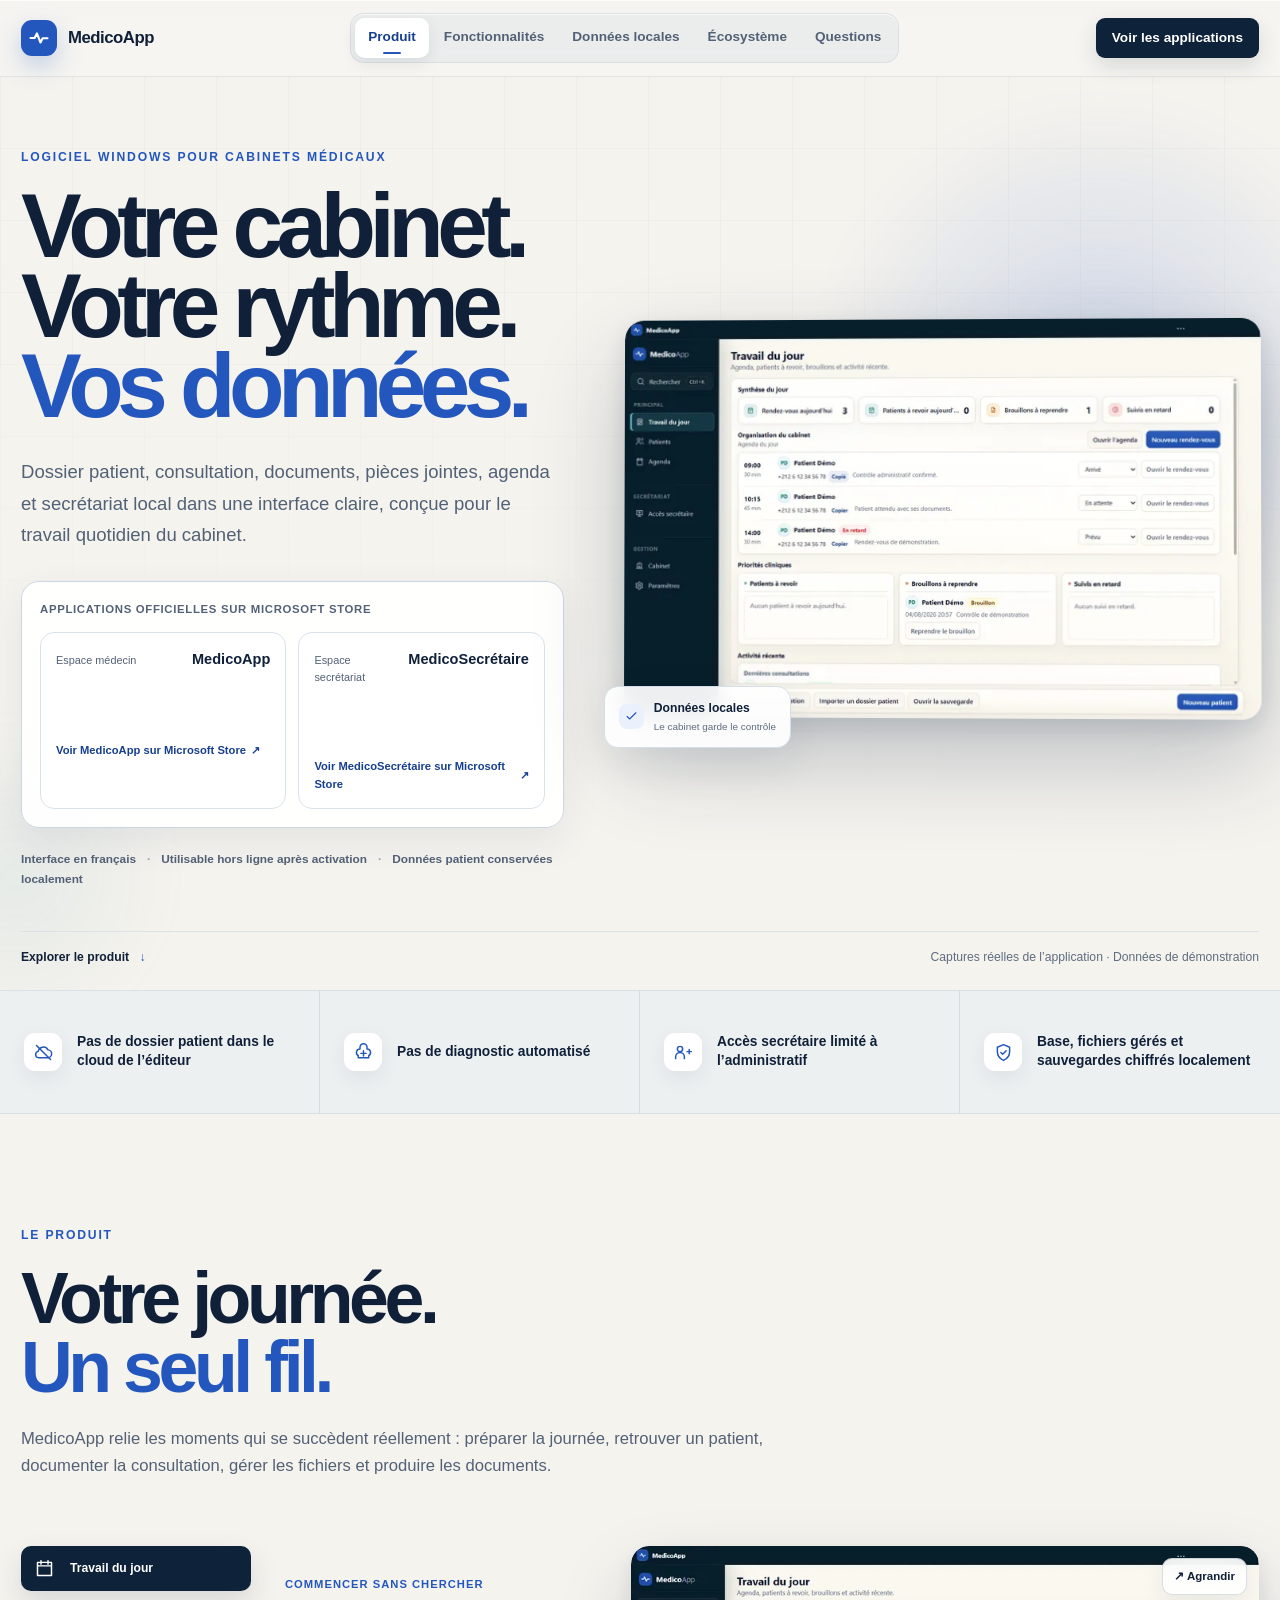
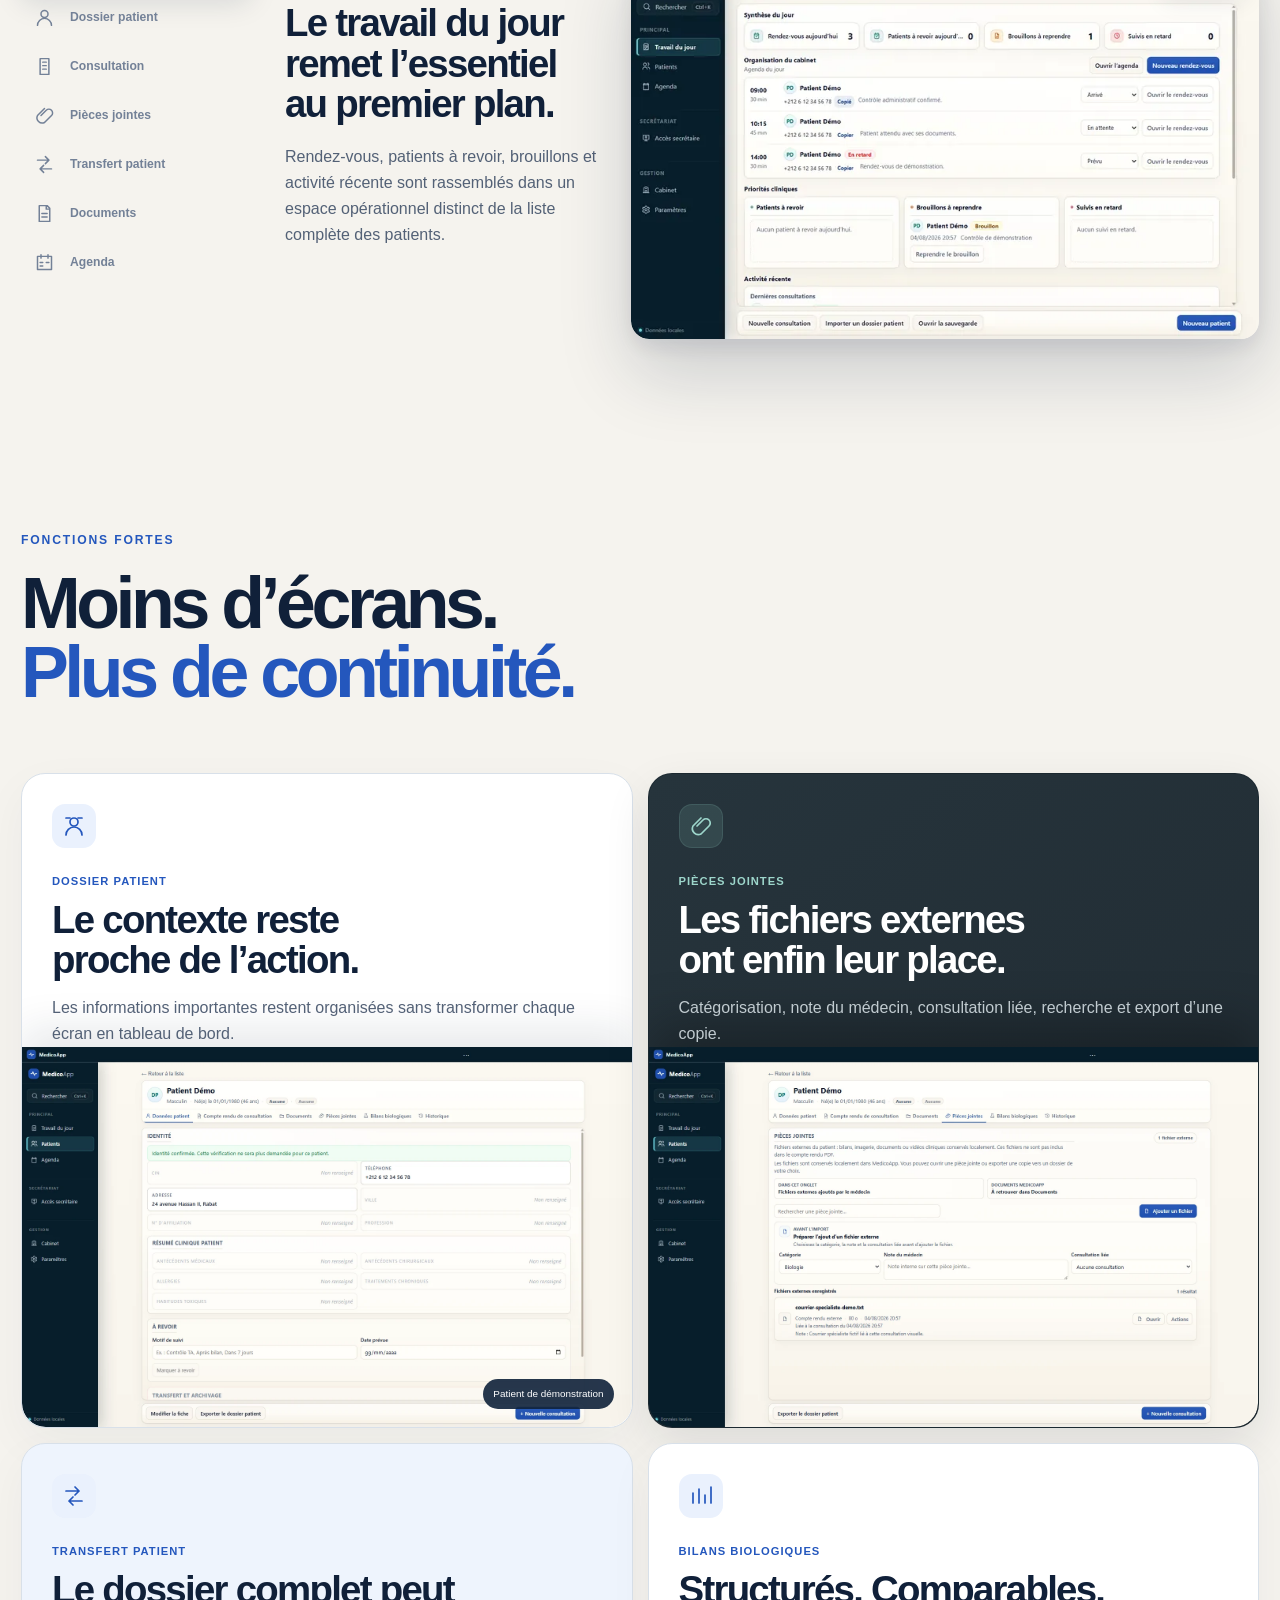
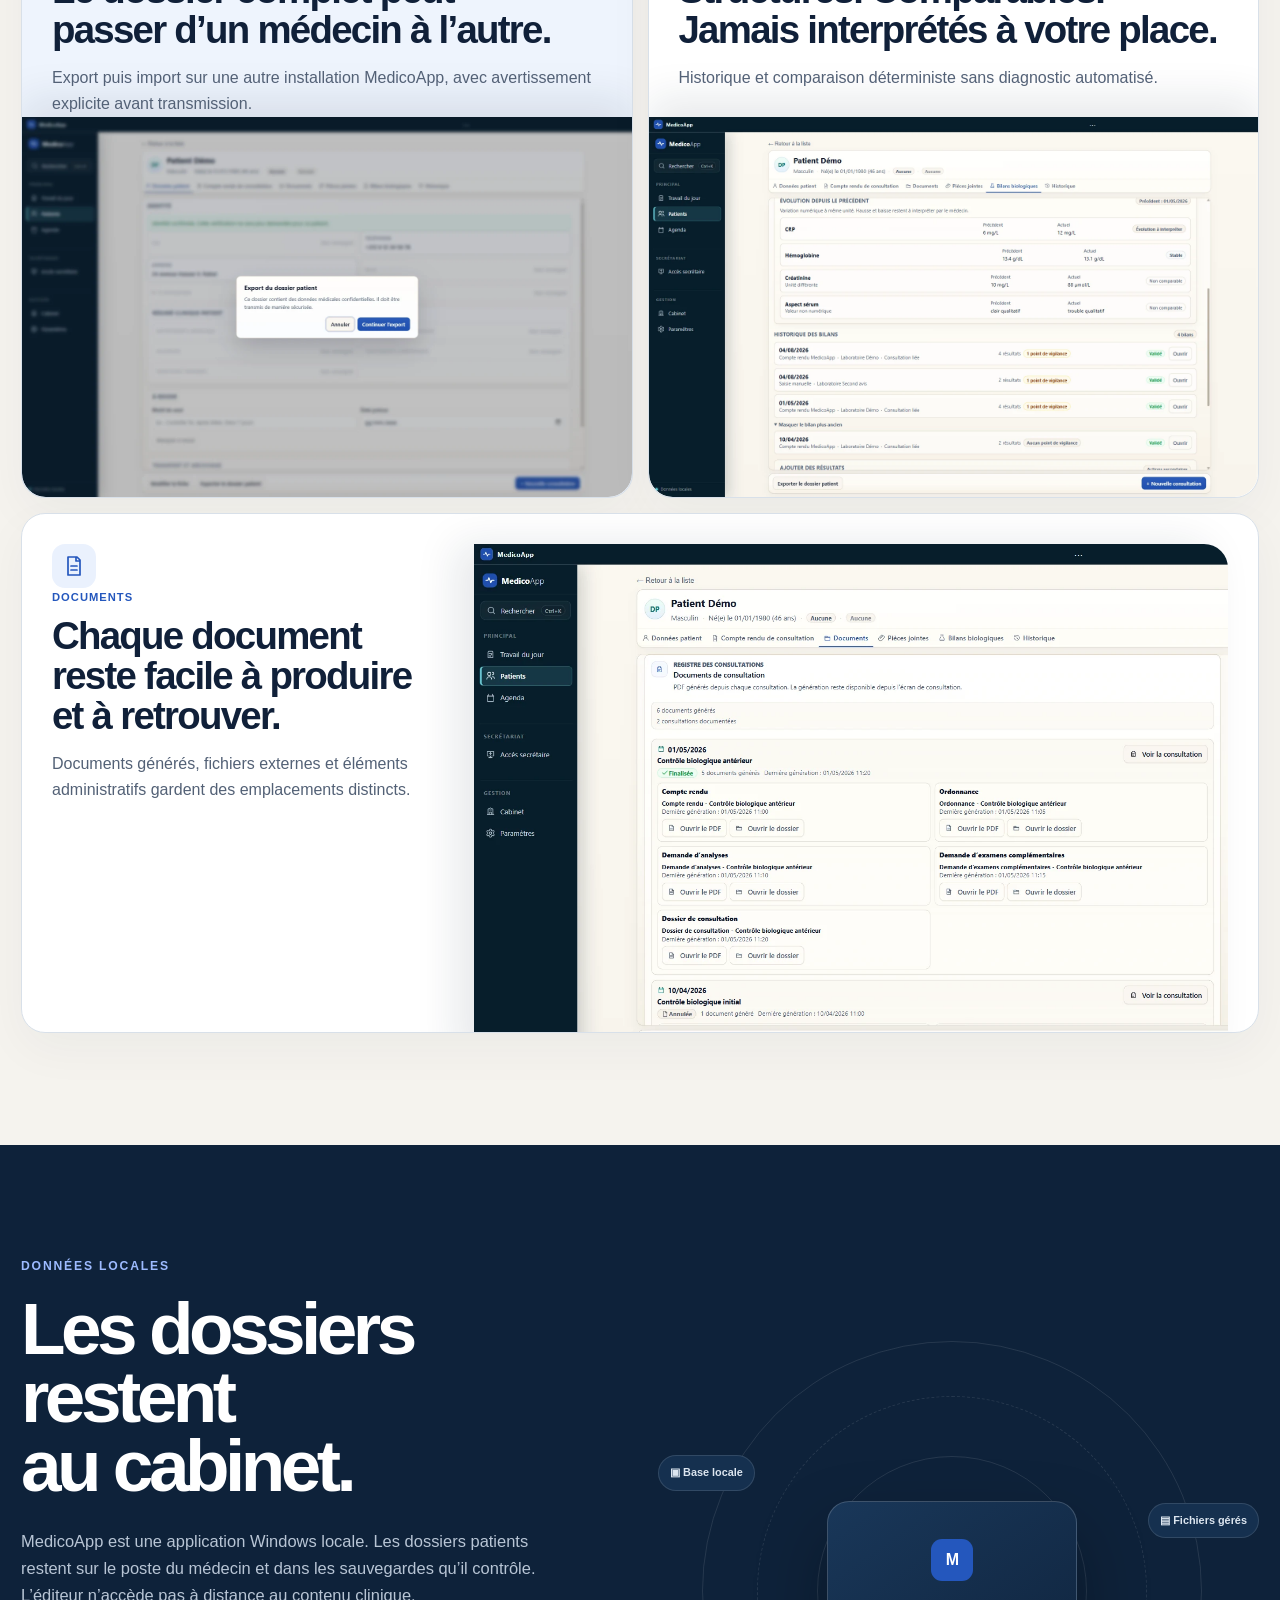
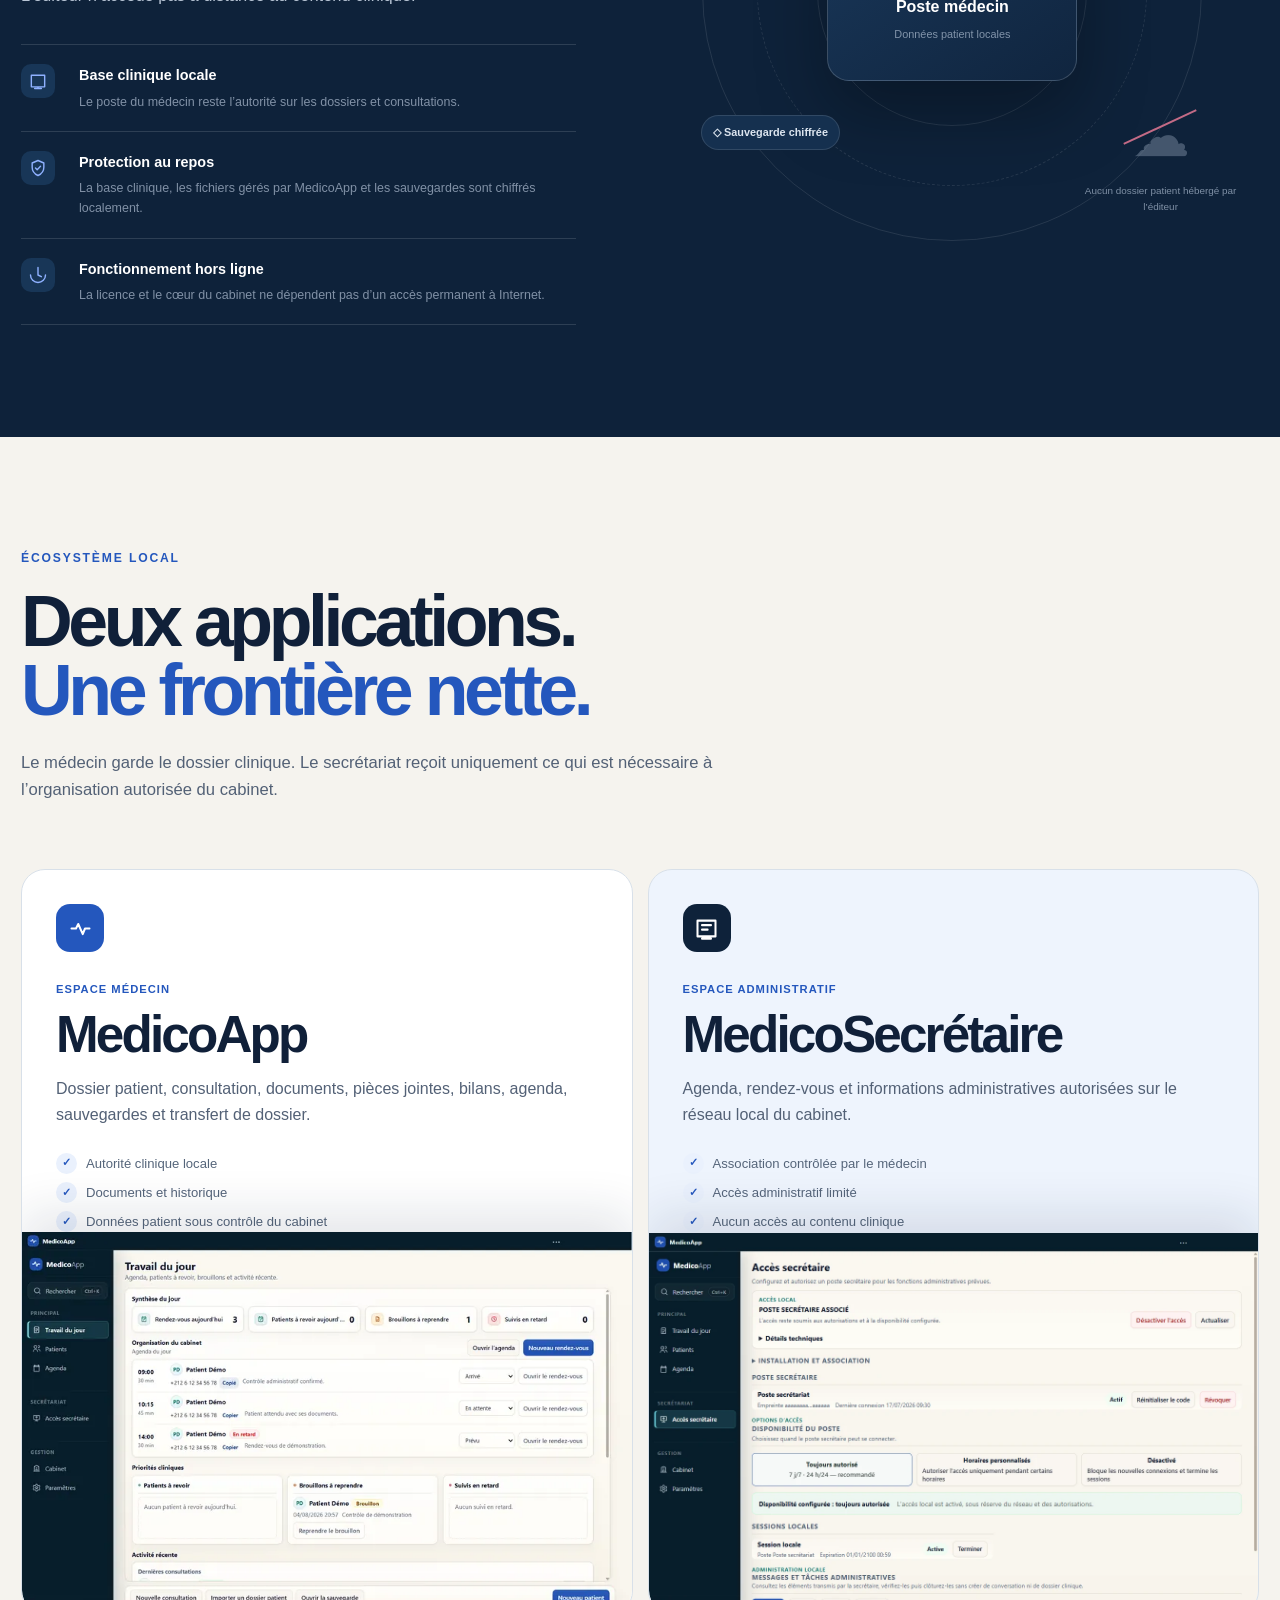
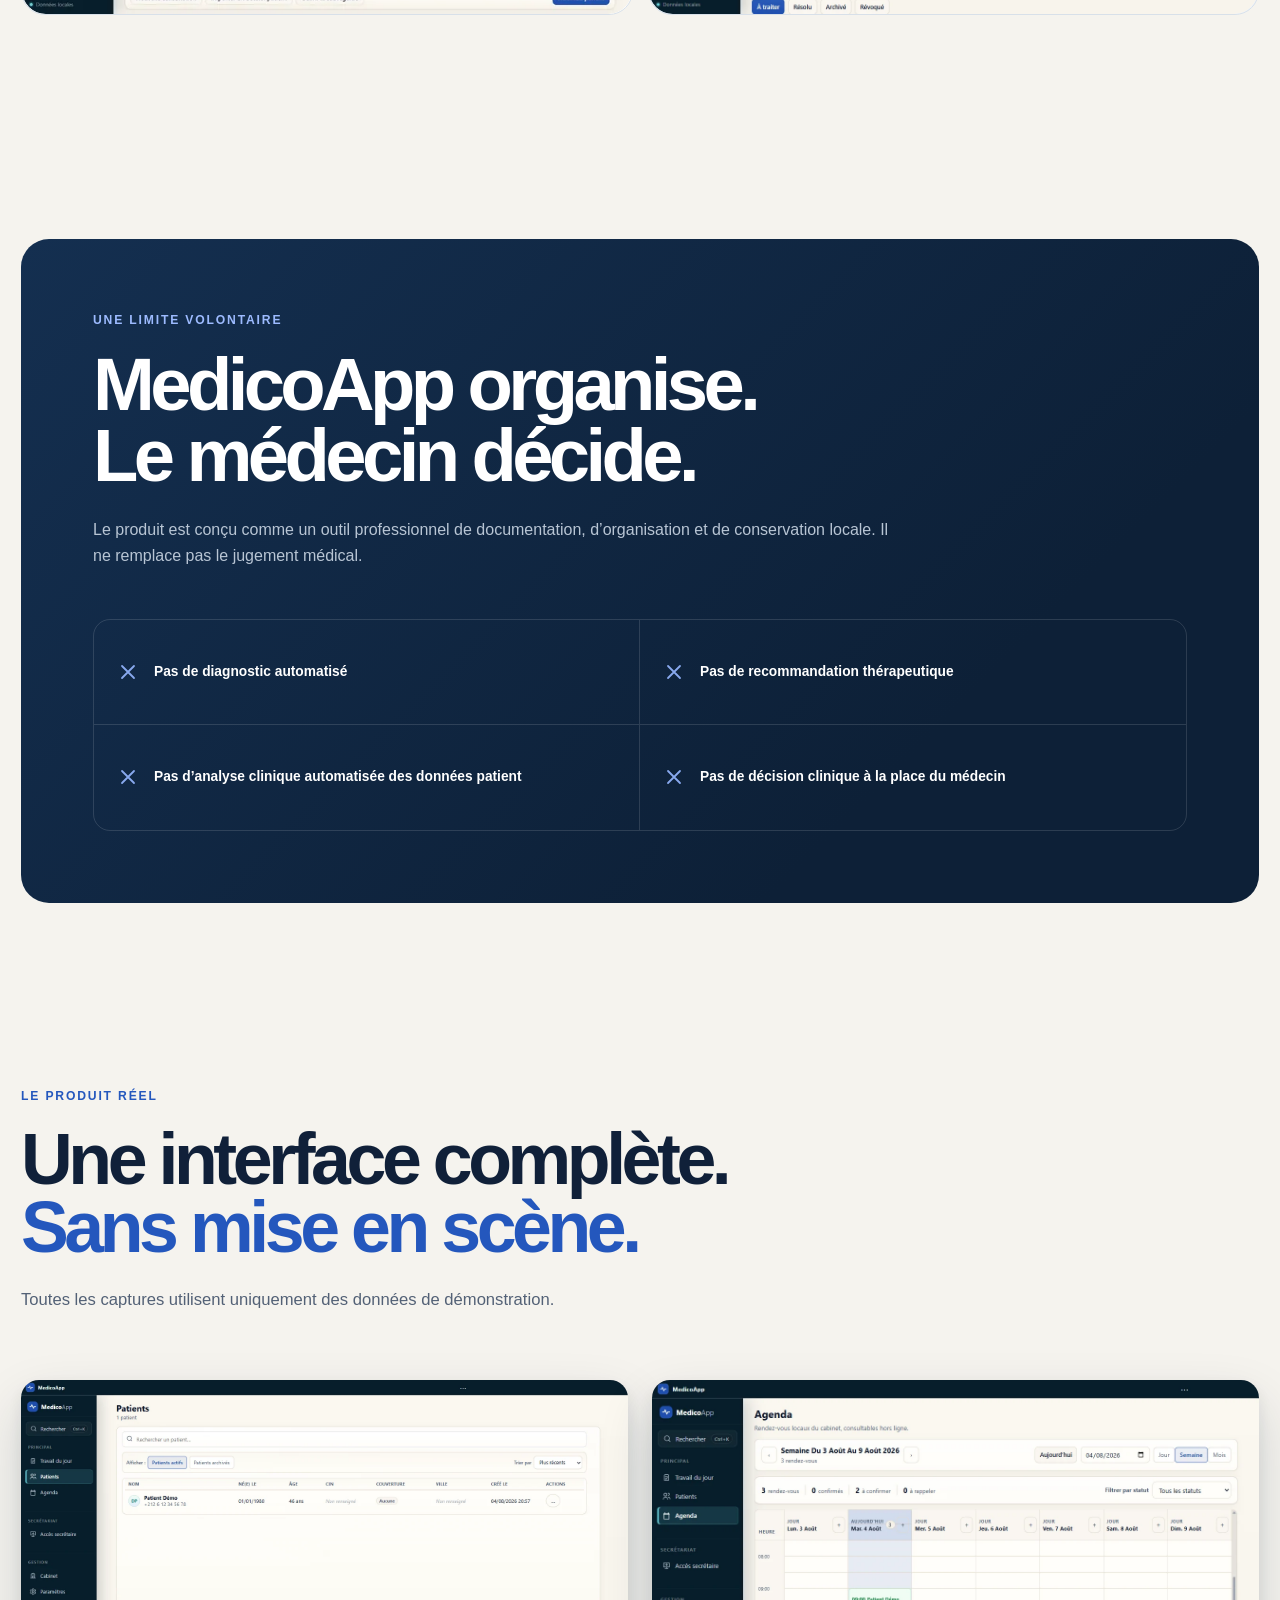
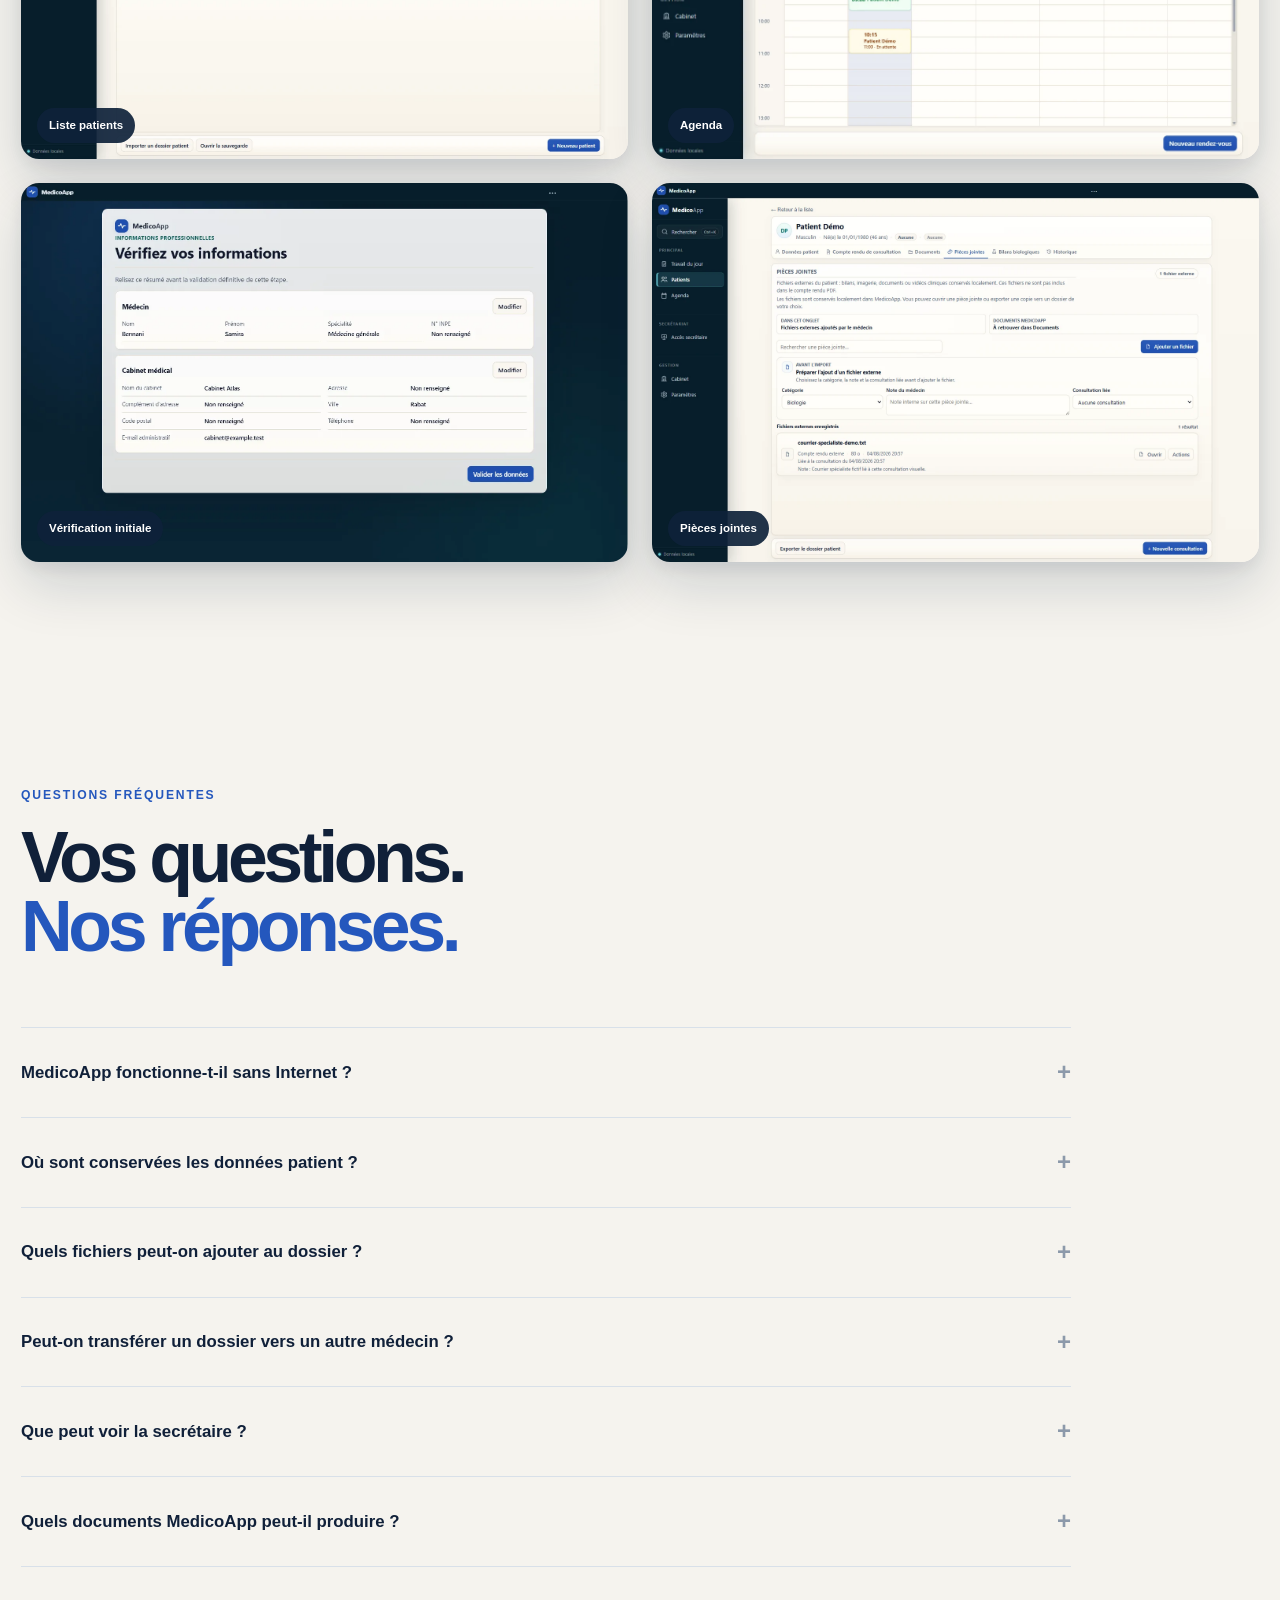
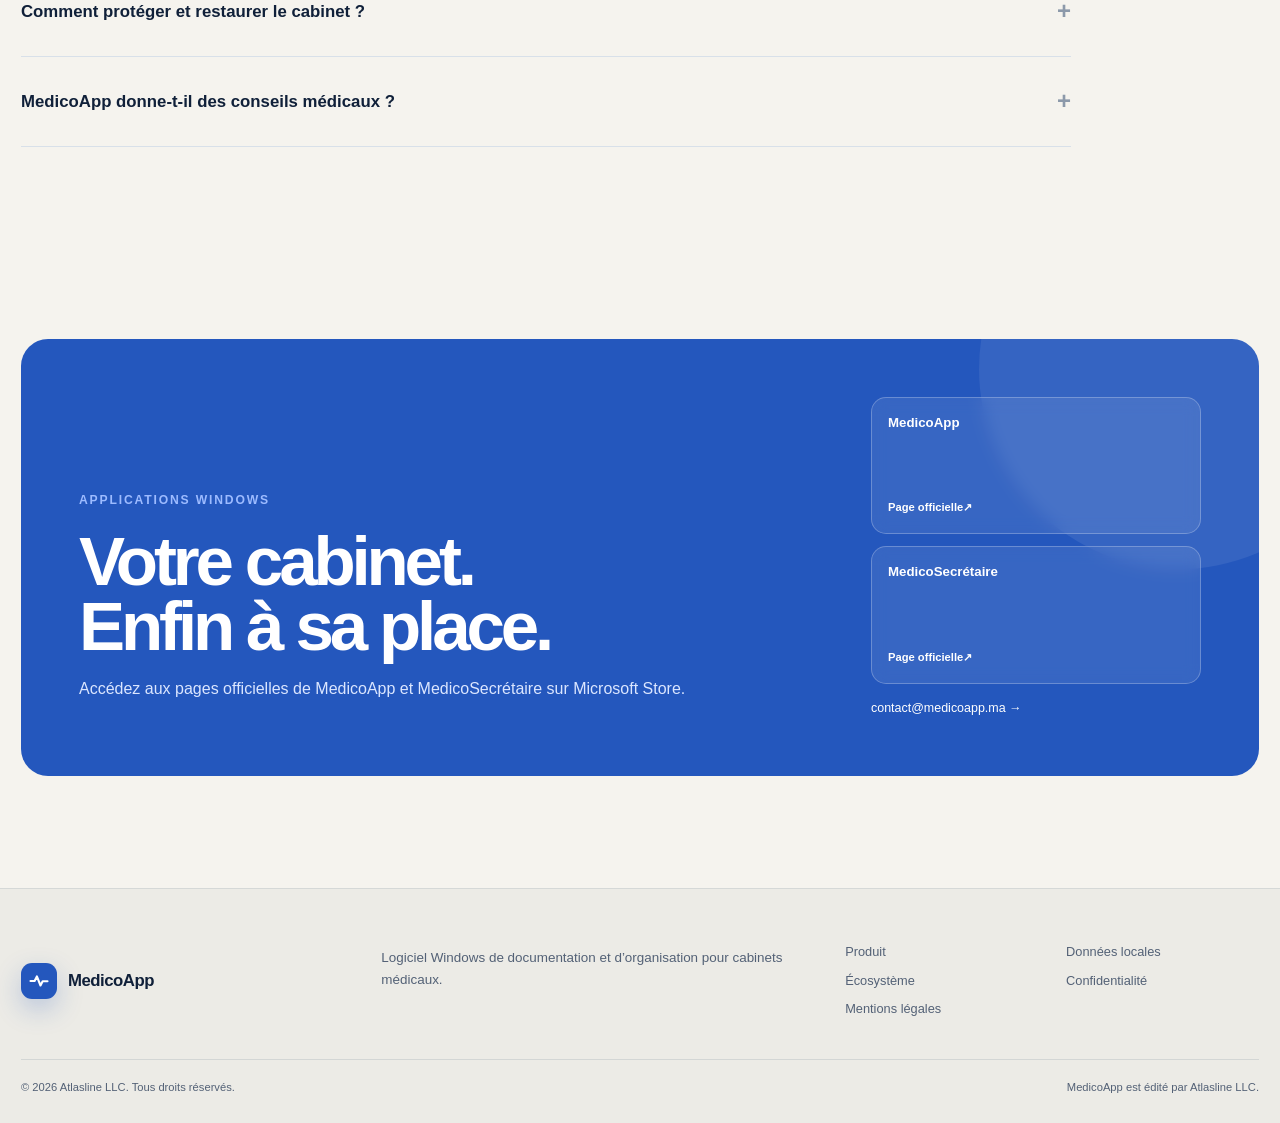
==== public/index.html @ 25f6d9d7 "Add files via upload" ====
<!DOCTYPE html>

<html lang="fr">
<head>
<meta charset="utf-8"/>
<meta content="width=device-width, initial-scale=1" name="viewport"/>
<title>MedicoApp — Logiciel Windows pour cabinets médicaux</title>
<meta content="MedicoApp réunit dossier patient, consultation, documents, pièces jointes, agenda, sauvegardes et accès secrétaire local dans un logiciel Windows conçu pour les cabinets médicaux francophones." name="description"/>
<meta content="#0f2239" name="theme-color"/>
<link href="https://medicoapp.ma/" rel="canonical"/>
<link href="assets/favicon.svg" rel="icon" type="image/svg+xml"/>
<link crossorigin="anonymous" href="https://get.microsoft.com" rel="preconnect"/><link as="image" href="assets/hero-dashboard.webp" imagesizes="(max-width: 780px) calc(100vw - 28px), (max-width: 1199px) 900px, 700px" imagesrcset="assets/hero-dashboard-800.webp 800w, assets/hero-dashboard-1280.webp 1280w, assets/hero-dashboard.webp 1603w" rel="preload" type="image/webp"/>
<link href="styles.css" rel="stylesheet"/>
<meta content="website" property="og:type"/>
<meta content="fr_FR" property="og:locale"/>
<meta content="MedicoApp — Votre cabinet. Votre rythme. Vos données." property="og:title"/>
<meta content="Logiciel Windows de documentation et d’organisation pour cabinets médicaux, avec données patient conservées localement." property="og:description"/>
<meta content="https://medicoapp.ma/" property="og:url"/>
<meta content="https://medicoapp.ma/assets/social-card.png" property="og:image"/><meta content="1200" property="og:image:width"/><meta content="630" property="og:image:height"/><meta content="image/png" property="og:image:type"/><meta content="MedicoApp — logiciel Windows pour cabinets médicaux" property="og:image:alt"/>
<meta content="summary_large_image" name="twitter:card"/>
<script type="application/ld+json">{"@context":"https://schema.org","@type":"SoftwareApplication","name":"MedicoApp","applicationCategory":"BusinessApplication","operatingSystem":"Windows 10, Windows 11","description":"Logiciel Windows de documentation et d’organisation pour cabinets médicaux, avec données patient conservées localement.","url":"https://medicoapp.ma/","publisher":{"@type":"Organization","name":"Atlasline LLC","url":"https://medicoapp.ma/"}}</script>
<meta content="index,follow,max-image-preview:large" name="robots"/><meta content="MedicoApp — Votre cabinet. Votre rythme. Vos données." name="twitter:title"/><meta content="Logiciel Windows pour cabinets médicaux, conçu pour un travail local, clair et maîtrisé." name="twitter:description"/><meta content="https://medicoapp.ma/assets/social-card.png" name="twitter:image"/><meta content="MedicoApp — logiciel Windows pour cabinets médicaux" name="twitter:image:alt"/></head>
<body class="home-page"><noscript><div class="noscript-store">JavaScript est désactivé. <a href="https://apps.microsoft.com/detail/9P7R8HBR5R9P">MedicoApp sur Microsoft Store</a> · <a href="https://apps.microsoft.com/detail/9N6L0B0H88LB">MedicoSecrétaire sur Microsoft Store</a></div></noscript>
<a class="skip-link" href="#contenu">Aller au contenu</a>
<div aria-hidden="true" class="page-progress"><span id="progressBar"></span></div>
<header class="site-header" id="top">
<div class="nav-shell">
<a aria-label="MedicoApp — accueil" class="brand" href="#top">
<span aria-hidden="true" class="brand-mark"><svg viewbox="0 0 48 48"><path d="M7 24h8.2l4.6-9.1L27 33l4.3-8.5H41"></path></svg></span>
<span>MedicoApp</span>
</a>
<button aria-controls="mainNav" aria-expanded="false" class="nav-toggle" id="navToggle" type="button"><span class="sr-only" data-close-label="Fermer le menu" data-open-label="Ouvrir le menu">Ouvrir le menu</span><i></i><i></i></button>
<nav aria-label="Navigation principale" class="main-nav" id="mainNav">
<a href="#produit">Produit</a>
<a href="#fonctions">Fonctionnalités</a>
<a href="#donnees-locales">Données locales</a>
<a href="#ecosysteme">Écosystème</a>
<a href="#questions">Questions</a>
</nav>
<a class="nav-cta" href="#store">Voir les applications</a>
</div>
</header>
<main id="contenu">
<section aria-labelledby="hero-title" class="hero">
<div aria-hidden="true" class="hero-grid-bg"></div>
<div aria-hidden="true" class="hero-orb orb-one"></div>
<div aria-hidden="true" class="hero-orb orb-two"></div>
<div class="hero-shell">
<div class="hero-copy reveal">
<p class="eyebrow">Logiciel Windows pour cabinets médicaux</p>
<h1 id="hero-title"><span>Votre cabinet.</span><span>Votre rythme.</span><span class="accent">Vos données.</span></h1>
<p class="hero-lead">Dossier patient, consultation, documents, pièces jointes, agenda et secrétariat local dans une interface claire, conçue pour le travail quotidien du cabinet.</p>
<div aria-labelledby="store-title" class="store-launch" id="store">
<p class="store-kicker" id="store-title">Applications officielles sur Microsoft Store</p>
<div class="store-products">
<article class="store-product">
<div><small>Espace médecin</small><b>MedicoApp</b></div>
<ms-store-badge animation="off" language="fr" productid="9P7R8HBR5R9P" productname="MedicoApp" theme="dark" window-mode="direct"></ms-store-badge>
<a class="store-direct-link" href="https://apps.microsoft.com/detail/9P7R8HBR5R9P" rel="noopener noreferrer" target="_blank">Voir MedicoApp sur Microsoft Store <span aria-hidden="true">↗</span></a>
</article>
<article class="store-product secondary">
<div><small>Espace secrétariat</small><b>MedicoSecrétaire</b></div>
<ms-store-badge animation="off" language="fr" productid="9N6L0B0H88LB" productname="MedicoSecrétaire" theme="dark" window-mode="direct"></ms-store-badge>
<a class="store-direct-link" href="https://apps.microsoft.com/detail/9N6L0B0H88LB" rel="noopener noreferrer" target="_blank">Voir MedicoSecrétaire sur Microsoft Store <span aria-hidden="true">↗</span></a>
</article>
</div>
</div>
<p class="hero-meta">Interface en français <span aria-hidden="true">·</span> Utilisable hors ligne après activation <span aria-hidden="true">·</span> Données patient conservées localement</p>
</div>
<div class="hero-visual reveal" id="heroVisual">
<div class="hero-screen-wrap" data-tilt="">
<img alt="Écran Travail du jour de MedicoApp avec données de démonstration" decoding="async" fetchpriority="high" height="1003" sizes="(max-width: 780px) calc(100vw - 28px), (max-width: 1199px) 900px, 700px" src="assets/hero-dashboard.webp" srcset="assets/hero-dashboard-800.webp 800w, assets/hero-dashboard-1280.webp 1280w, assets/hero-dashboard.webp 1603w" width="1603"/>
</div>
<div class="floating-proof proof-b"><svg viewbox="0 0 24 24"><path d="M5 12l4 4L19 6"></path></svg><div><b>Données locales</b><span>Le cabinet garde le contrôle</span></div></div>
</div>
</div>
<div class="hero-bottom"><a href="#produit">Explorer le produit <span>↓</span></a><p>Captures réelles de l’application · Données de démonstration</p></div>
</section>
<section aria-label="Principes MedicoApp" class="trust-strip">
<article><span class="trust-icon"><svg viewbox="0 0 24 24"><path d="M6.5 18h10a4.5 4.5 0 0 0 .6-9 6 6 0 0 0-11.2 1.7A3.7 3.7 0 0 0 6.5 18Z"></path><path d="M4 4l16 16"></path></svg></span><b>Pas de dossier patient dans le cloud de l’éditeur</b></article>
<article><span class="trust-icon"><svg viewbox="0 0 24 24"><path d="M8 6a4 4 0 1 1 8 0v2a4 4 0 0 1 2 7.5V18H6v-2.5A4 4 0 0 1 8 8Z"></path><path d="M9 13h6M12 10v6"></path></svg></span><b>Pas de diagnostic automatisé</b></article>
<article><span class="trust-icon"><svg viewbox="0 0 24 24"><circle cx="8" cy="8" r="3"></circle><path d="M3 19v-2a5 5 0 0 1 10 0v2M16 11h5M18.5 8.5v5"></path></svg></span><b>Accès secrétaire limité à l’administratif</b></article>
<article><span class="trust-icon"><svg viewbox="0 0 24 24"><path d="M12 3 5 6v5c0 4.6 2.8 8 7 10 4.2-2 7-5.4 7-10V6Z"></path><path d="M9 12l2 2 4-4"></path></svg></span><b>Base, fichiers gérés et sauvegardes chiffrés localement</b></article>
</section>
<section class="product-story section" id="produit">
<div class="section-heading reveal">
<p class="eyebrow">Le produit</p>
<h2><span>Votre journée.</span><span class="accent">Un seul fil.</span></h2>
<p>MedicoApp relie les moments qui se succèdent réellement : préparer la journée, retrouver un patient, documenter la consultation, gérer les fichiers et produire les documents.</p>
</div>
<div class="experience-stage">
<div aria-label="Aperçus MedicoApp" class="experience-nav reveal" role="tablist">
<button aria-controls="panel-day" aria-label="Travail du jour" aria-selected="true" class="experience-tab is-active" data-screen="day" id="tab-day" role="tab" tabindex="0" type="button"><svg viewbox="0 0 24 24"><path d="M4 5h16v15H4zM8 3v4M16 3v4M4 9h16"></path></svg><span>Travail du jour</span></button>
<button aria-controls="panel-patient" aria-label="Dossier patient" aria-selected="false" class="experience-tab" data-screen="patient" id="tab-patient" role="tab" tabindex="-1" type="button"><svg viewbox="0 0 24 24"><circle cx="12" cy="8" r="4"></circle><path d="M4 21a8 8 0 0 1 16 0"></path></svg><span>Dossier patient</span></button>
<button aria-controls="panel-consult" aria-label="Consultation" aria-selected="false" class="experience-tab" data-screen="consult" id="tab-consult" role="tab" tabindex="-1" type="button"><svg viewbox="0 0 24 24"><path d="M7 3h10v18H7zM10 7h4M10 11h4M10 15h4"></path></svg><span>Consultation</span></button>
<button aria-controls="panel-attachments" aria-label="Pièces jointes" aria-selected="false" class="experience-tab" data-screen="attachments" id="tab-attachments" role="tab" tabindex="-1" type="button"><svg viewbox="0 0 24 24"><path d="m8 12 6-6a4 4 0 0 1 6 6l-8 8a6 6 0 0 1-8-8l8-8"></path></svg><span>Pièces jointes</span></button>
<button aria-controls="panel-transfer" aria-label="Transfert patient" aria-selected="false" class="experience-tab" data-screen="transfer" id="tab-transfer" role="tab" tabindex="-1" type="button"><svg viewbox="0 0 24 24"><path d="M4 7h13M13 3l4 4-4 4M20 17H7M11 13l-4 4 4 4"></path></svg><span>Transfert patient</span></button>
<button aria-controls="panel-docs" aria-label="Documents" aria-selected="false" class="experience-tab" data-screen="docs" id="tab-docs" role="tab" tabindex="-1" type="button"><svg viewbox="0 0 24 24"><path d="M6 3h9l3 3v15H6zM14 3v4h4M9 12h6M9 16h6"></path></svg><span>Documents</span></button>
<button aria-controls="panel-agenda" aria-label="Agenda" aria-selected="false" class="experience-tab" data-screen="agenda" id="tab-agenda" role="tab" tabindex="-1" type="button"><svg viewbox="0 0 24 24"><path d="M4 5h16v15H4zM8 3v4M16 3v4M7 12h3M14 12h3M7 16h3"></path></svg><span>Agenda</span></button>
</div>
<div class="experience-copy reveal">
<article aria-hidden="false" aria-labelledby="tab-day" class="experience-text is-active" data-copy="day" id="panel-day" role="tabpanel"><p class="mini-label">Commencer sans chercher</p><h3>Le travail du jour remet l’essentiel au premier plan.</h3><p>Rendez-vous, patients à revoir, brouillons et activité récente sont rassemblés dans un espace opérationnel distinct de la liste complète des patients.</p></article>
<article aria-hidden="true" aria-labelledby="tab-patient" class="experience-text" data-copy="patient" hidden="" id="panel-patient" role="tabpanel"><p class="mini-label">Une information, une place</p><h3>Le dossier reste lisible, même lorsqu’il s’enrichit.</h3><p>Identité, résumé clinique, consultations, documents, pièces jointes, bilans et historique gardent des rôles séparés pour éviter les doublons et les écrans confus.</p></article>
<article aria-hidden="true" aria-labelledby="tab-consult" class="experience-text" data-copy="consult" hidden="" id="panel-consult" role="tabpanel"><p class="mini-label">Documenter sans automatiser la médecine</p><h3>La consultation suit une progression continue et contrôlée.</h3><p>MedicoApp structure les informations saisies, les brouillons et la finalisation. Le produit ne diagnostique pas et ne recommande pas de prise en charge.</p></article>
<article aria-hidden="true" aria-labelledby="tab-attachments" class="experience-text" data-copy="attachments" hidden="" id="panel-attachments" role="tabpanel"><p class="mini-label">Les fichiers externes restent organisés</p><h3>Ajoutez, classez et retrouvez chaque pièce jointe.</h3><p>Bilans, courriers, images et documents externes peuvent être conservés localement, catégorisés, liés à une consultation et exportés en copie.</p></article>
<article aria-hidden="true" aria-labelledby="tab-transfer" class="experience-text" data-copy="transfer" hidden="" id="panel-transfer" role="tabpanel"><p class="mini-label">Continuité entre médecins équipés</p><h3>Un dossier complet peut suivre le patient.</h3><p>MedicoApp permet d’exporter le dossier patient puis de l’importer sur une autre installation MedicoApp, avec une étape explicite avant transfert des données confidentielles.</p></article>
<article aria-hidden="true" aria-labelledby="tab-docs" class="experience-text" data-copy="docs" hidden="" id="panel-docs" role="tabpanel"><p class="mini-label">Du dossier au document</p><h3>Les documents partent des données validées.</h3><p>Ordonnances, comptes rendus et demandes peuvent être produits puis conservés avec une identité documentaire stable et un historique clair.</p></article>
<article aria-hidden="true" aria-labelledby="tab-agenda" class="experience-text" data-copy="agenda" hidden="" id="panel-agenda" role="tabpanel"><p class="mini-label">L’administratif reste administratif</p><h3>L’agenda partage le même cycle local que le travail du jour.</h3><p>Les statuts de rendez-vous et les notes administratives restent distincts du contenu de consultation.</p></article>
</div>
<div class="experience-screen reveal" data-screen-view="">
<button aria-label="Agrandir la capture" class="zoom-button" type="button"><span>↗</span> Agrandir</button>
<img alt="Travail du jour dans MedicoApp" class="screen-image is-active" data-image="day" decoding="async" height="1003" loading="lazy" sizes="(max-width: 780px) calc(100vw - 28px), (max-width: 1199px) 900px, 700px" src="assets/hero-dashboard.webp" srcset="assets/hero-dashboard-800.webp 800w, assets/hero-dashboard-1280.webp 1280w, assets/hero-dashboard.webp 1603w" width="1603"/>
<img alt="Dossier patient dans MedicoApp" class="screen-image" data-image="patient" decoding="async" height="962" loading="lazy" src="assets/patient-detail.webp" width="1542"/>
<img alt="Décision médicale dans le formulaire de consultation MedicoApp" class="screen-image portrait" data-image="consult" decoding="async" height="2400" loading="lazy" src="assets/consultation.webp" width="1600"/>
<img alt="Gestion des pièces jointes dans MedicoApp" class="screen-image" data-image="attachments" decoding="async" height="962" loading="lazy" src="assets/attachments.webp" width="1542"/>
<img alt="Dialogue d’export du dossier patient dans MedicoApp" class="screen-image" data-image="transfer" decoding="async" height="962" loading="lazy" src="assets/transfer.webp" width="1542"/>
<img alt="Documents du dossier patient dans MedicoApp" class="screen-image" data-image="docs" decoding="async" height="962" loading="lazy" src="assets/documents.webp" width="1542"/>
<img alt="Agenda hebdomadaire dans MedicoApp" class="screen-image" data-image="agenda" decoding="async" height="800" loading="lazy" src="assets/agenda.webp" width="1280"/>
</div>
</div>
</section>
<section class="bento-section section" id="fonctions">
<div class="section-heading compact reveal"><p class="eyebrow">Fonctions fortes</p><h2><span>Moins d’écrans.</span><span class="accent">Plus de continuité.</span></h2></div>
<div class="bento-grid">
<article class="bento-card bento-large reveal"><div class="bento-icon"><svg viewbox="0 0 24 24"><circle cx="12" cy="8" r="4"></circle><path d="M4 21a8 8 0 0 1 16 0M4 4h4M16 4h4"></path></svg></div><div class="bento-copy"><p class="mini-label">Dossier patient</p><h3>Le contexte reste proche de l’action.</h3><p>Les informations importantes restent organisées sans transformer chaque écran en tableau de bord.</p></div><figure><img alt="Dossier patient MedicoApp" decoding="async" height="962" loading="lazy" src="assets/patient-detail.webp" width="1542"/><figcaption>Patient de démonstration</figcaption></figure></article>
<article class="bento-card bento-dark reveal"><div class="bento-icon"><svg viewbox="0 0 24 24"><path d="m8 12 6-6a4 4 0 0 1 6 6l-8 8a6 6 0 0 1-8-8l8-8"></path></svg></div><div class="bento-copy"><p class="mini-label">Pièces jointes</p><h3>Les fichiers externes ont enfin leur place.</h3><p>Catégorisation, note du médecin, consultation liée, recherche et export d’une copie.</p></div><img alt="Pièces jointes dans MedicoApp" decoding="async" height="962" loading="lazy" src="assets/attachments.webp" width="1542"/></article>
<article class="bento-card transfer-card reveal"><div class="bento-icon"><svg viewbox="0 0 24 24"><path d="M4 7h13M13 3l4 4-4 4M20 17H7M11 13l-4 4 4 4"></path></svg></div><div class="bento-copy"><p class="mini-label">Transfert patient</p><h3>Le dossier complet peut passer d’un médecin à l’autre.</h3><p>Export puis import sur une autre installation MedicoApp, avec avertissement explicite avant transmission.</p></div><img alt="Export d’un dossier patient MedicoApp" decoding="async" height="962" loading="lazy" src="assets/transfer.webp" width="1542"/></article>
<article class="bento-card reveal"><div class="bento-icon"><svg viewbox="0 0 24 24"><path d="M4 19V9M10 19V5M16 19v-8M22 19V3"></path></svg></div><div class="bento-copy"><p class="mini-label">Bilans biologiques</p><h3>Structurés. Comparables. Jamais interprétés à votre place.</h3><p>Historique et comparaison déterministe sans diagnostic automatisé.</p></div><img alt="Bilans biologiques dans MedicoApp" decoding="async" height="962" loading="lazy" src="assets/bilans.webp" width="1542"/></article>
<article class="bento-card bento-wide reveal"><div class="bento-icon"><svg viewbox="0 0 24 24"><path d="M6 3h9l3 3v15H6zM14 3v4h4M9 12h6M9 16h6"></path></svg></div><div class="bento-copy"><p class="mini-label">Documents</p><h3>Chaque document reste facile à produire et à retrouver.</h3><p>Documents générés, fichiers externes et éléments administratifs gardent des emplacements distincts.</p></div><img alt="Documents du dossier patient" decoding="async" height="962" loading="lazy" src="assets/documents.webp" width="1542"/></article>
</div>
</section>
<section class="donnees-locales" id="donnees-locales">
<div class="local-shell section">
<div class="local-copy reveal"><p class="eyebrow light">Données locales</p><h2><span>Les dossiers restent</span><span>au cabinet.</span></h2><p class="lead">MedicoApp est une application Windows locale. Les dossiers patients restent sur le poste du médecin et dans les sauvegardes qu’il contrôle. L’éditeur n’accède pas à distance au contenu clinique.</p><div class="local-points"><div><span class="point-icon"><svg viewbox="0 0 24 24"><path d="M4 5h16v14H4zM8 21h8M12 19v2"></path></svg></span><div><b>Base clinique locale</b><p>Le poste du médecin reste l’autorité sur les dossiers et consultations.</p></div></div><div><span class="point-icon"><svg viewbox="0 0 24 24"><path d="M12 3 5 6v5c0 4.6 2.8 8 7 10 4.2-2 7-5.4 7-10V6Z"></path><path d="M9 12l2 2 4-4"></path></svg></span><div><b>Protection au repos</b><p>La base clinique, les fichiers gérés par MedicoApp et les sauvegardes sont chiffrés localement.</p></div></div><div><span class="point-icon"><svg viewbox="0 0 24 24"><path d="M3 12a9 9 0 1 0 18 0M12 3v9l4 2"></path></svg></span><div><b>Fonctionnement hors ligne</b><p>La licence et le cœur du cabinet ne dépendent pas d’un accès permanent à Internet.</p></div></div></div></div>
<div aria-label="Schéma du fonctionnement local de MedicoApp" class="data-orbit reveal"><div class="orbit-line o1"></div><div class="orbit-line o2"></div><div class="orbit-line o3"></div><div class="local-device"><span class="local-logo">M</span><b>Poste médecin</b><small>Données patient locales</small></div><div class="orbit-tag t-db">▣ Base locale</div><div class="orbit-tag t-files">▤ Fichiers gérés</div><div class="orbit-tag t-backup">◇ Sauvegarde chiffrée</div><div class="no-cloud"><span>☁</span><i></i><small>Aucun dossier patient hébergé par l’éditeur</small></div></div>
</div>
</section>
<section class="ecosystem section" id="ecosysteme">
<div class="section-heading reveal"><p class="eyebrow">Écosystème local</p><h2><span>Deux applications.</span><span class="accent">Une frontière nette.</span></h2><p>Le médecin garde le dossier clinique. Le secrétariat reçoit uniquement ce qui est nécessaire à l’organisation autorisée du cabinet.</p></div>
<div class="product-pair">
<article class="product-card doctor-product reveal" id="medicoapp"><div class="product-symbol doctor-symbol"><svg viewbox="0 0 24 24"><path d="M4 12h4l2-4 4 9 2-5h4"></path></svg></div><div><p class="mini-label">Espace médecin</p><h3>MedicoApp</h3><p>Dossier patient, consultation, documents, pièces jointes, bilans, agenda, sauvegardes et transfert de dossier.</p><ul><li>Autorité clinique locale</li><li>Documents et historique</li><li>Données patient sous contrôle du cabinet</li></ul></div><img alt="MedicoApp — espace médecin" decoding="async" height="1003" loading="lazy" sizes="(max-width: 780px) calc(100vw - 28px), (max-width: 1199px) 900px, 700px" src="assets/hero-dashboard.webp" srcset="assets/hero-dashboard-800.webp 800w, assets/hero-dashboard-1280.webp 1280w, assets/hero-dashboard.webp 1603w" width="1603"/></article>
<article class="product-card secretary-product reveal" id="medicosecretaire"><div class="product-symbol secretary-symbol"><svg viewbox="0 0 24 24"><path d="M4 5h16v14H4zM8 21h8M12 19v2M8 9h8M8 13h5"></path></svg></div><div><p class="mini-label">Espace administratif</p><h3>MedicoSecrétaire</h3><p>Agenda, rendez-vous et informations administratives autorisées sur le réseau local du cabinet.</p><ul><li>Association contrôlée par le médecin</li><li>Accès administratif limité</li><li>Aucun accès au contenu clinique</li></ul></div><img alt="Contrôle de l’accès secrétaire depuis MedicoApp" decoding="async" height="800" loading="lazy" src="assets/secretary.webp" width="1280"/></article>
</div>
</section>
<section class="utility section">
<div class="utility-panel reveal"><p class="eyebrow light">Une limite volontaire</p><h2><span>MedicoApp organise.</span><span>Le médecin décide.</span></h2><p>Le produit est conçu comme un outil professionnel de documentation, d’organisation et de conservation locale. Il ne remplace pas le jugement médical.</p><div class="utility-grid"><div><svg viewbox="0 0 24 24"><path d="M6 6l12 12M18 6 6 18"></path></svg><b>Pas de diagnostic automatisé</b></div><div><svg viewbox="0 0 24 24"><path d="M6 6l12 12M18 6 6 18"></path></svg><b>Pas de recommandation thérapeutique</b></div><div><svg viewbox="0 0 24 24"><path d="M6 6l12 12M18 6 6 18"></path></svg><b>Pas d’analyse clinique automatisée des données patient</b></div><div><svg viewbox="0 0 24 24"><path d="M6 6l12 12M18 6 6 18"></path></svg><b>Pas de décision clinique à la place du médecin</b></div></div></div>
</section>
<section class="gallery section">
<div class="section-heading compact reveal"><p class="eyebrow">Le produit réel</p><h2><span>Une interface complète.</span><span class="accent">Sans mise en scène.</span></h2><p>Toutes les captures utilisent uniquement des données de démonstration.</p></div>
<div class="gallery-grid"><button class="gallery-item reveal" data-lightbox="assets/patients.webp" type="button"><img alt="Liste des patients dans MedicoApp" decoding="async" height="962" loading="lazy" src="assets/patients.webp" width="1542"/><span>Liste patients</span></button><button class="gallery-item reveal" data-lightbox="assets/agenda.webp" type="button"><img alt="Agenda hebdomadaire dans MedicoApp" decoding="async" height="800" loading="lazy" src="assets/agenda.webp" width="1280"/><span>Agenda</span></button><button class="gallery-item reveal" data-lightbox="assets/onboarding.webp" type="button"><img alt="Vérification des informations professionnelles dans MedicoApp" decoding="async" height="1003" loading="lazy" src="assets/onboarding.webp" width="1603"/><span>Vérification initiale</span></button><button class="gallery-item reveal" data-lightbox="assets/attachments.webp" type="button"><img alt="Pièces jointes du dossier patient dans MedicoApp" decoding="async" height="962" loading="lazy" src="assets/attachments.webp" width="1542"/><span>Pièces jointes</span></button></div>
</section>
<section class="faq section" id="questions">
<div class="section-heading compact reveal"><p class="eyebrow">Questions fréquentes</p><h2><span>Vos questions.</span><span class="accent">Nos réponses.</span></h2></div>
<div class="faq-list">
<details class="faq-item reveal"><summary>MedicoApp fonctionne-t-il sans Internet ? <span>+</span></summary><div><p>Oui. Le cœur du cabinet et la licence locale sont conçus pour fonctionner hors ligne après activation. Internet reste utile pour la distribution, les mises à jour et certaines opérations externes, pas pour ouvrir les dossiers au quotidien.</p></div></details>
<details class="faq-item reveal"><summary>Où sont conservées les données patient ? <span>+</span></summary><div><p>Sur l’installation locale du médecin et dans les sauvegardes locales qu’il contrôle. MedicoApp n’héberge pas les dossiers dans un cloud patient de l’éditeur.</p></div></details>
<details class="faq-item reveal"><summary>Quels fichiers peut-on ajouter au dossier ? <span>+</span></summary><div><p>Les pièces jointes permettent de conserver localement des bilans, courriers, images et documents externes. Elles peuvent être catégorisées, annotées et liées à une consultation.</p></div></details>
<details class="faq-item reveal"><summary>Peut-on transférer un dossier vers un autre médecin ? <span>+</span></summary><div><p>Oui. Le dossier patient peut être exporté puis importé sur une autre installation MedicoApp. Le transfert du fichier exporté doit être réalisé par un moyen adapté à la confidentialité des données.</p></div></details>
<details class="faq-item reveal"><summary>Que peut voir la secrétaire ? <span>+</span></summary><div><p>Uniquement les informations administratives autorisées : agenda, rendez-vous, identité administrative et notes d’organisation. Les consultations, ordonnances, bilans et pièces cliniques restent hors de son accès.</p></div></details>
<details class="faq-item reveal"><summary>Quels documents MedicoApp peut-il produire ? <span>+</span></summary><div><p>Le produit prend en charge les documents du cabinet prévus dans son parcours, notamment ordonnances, comptes rendus et demandes liées à la consultation, à partir des informations saisies et validées par le médecin.</p></div></details>
<details class="faq-item reveal"><summary>Comment protéger et restaurer le cabinet ? <span>+</span></summary><div><p>MedicoApp prévoit des sauvegardes locales chiffrées, vérifiables et restaurables. Le médecin choisit où conserver ses copies de sauvegarde et garde la maîtrise de la procédure de récupération.</p></div></details>
<details class="faq-item reveal"><summary>MedicoApp donne-t-il des conseils médicaux ? <span>+</span></summary><div><p>Non. Il structure, organise et conserve les informations saisies. Il ne fournit pas de diagnostic automatisé, d’interprétation clinique ou de recommandation thérapeutique.</p></div></details>
</div>
</section>
<section class="final-cta section" id="contact">
<div class="final-cta-panel reveal">
<div>
<p class="eyebrow light">Applications Windows</p>
<h2><span>Votre cabinet.</span><span>Enfin à sa place.</span></h2>
<p>Accédez aux pages officielles de MedicoApp et MedicoSecrétaire sur Microsoft Store.</p>
</div>
<div aria-label="Applications sur Microsoft Store" class="final-store-actions">
<div class="final-store-item">
<b>MedicoApp</b>
<ms-store-badge animation="off" language="fr" productid="9P7R8HBR5R9P" productname="MedicoApp" theme="light" window-mode="direct"></ms-store-badge>
<a href="https://apps.microsoft.com/detail/9P7R8HBR5R9P" rel="noopener noreferrer" target="_blank">Page officielle <span aria-hidden="true">↗</span></a>
</div>
<div class="final-store-item">
<b>MedicoSecrétaire</b>
<ms-store-badge animation="off" language="fr" productid="9N6L0B0H88LB" productname="MedicoSecrétaire" theme="light" window-mode="direct"></ms-store-badge>
<a href="https://apps.microsoft.com/detail/9N6L0B0H88LB" rel="noopener noreferrer" target="_blank">Page officielle <span aria-hidden="true">↗</span></a>
</div>
<a class="contact-link" href="mailto:contact@medicoapp.ma">contact@medicoapp.ma →</a>
</div>
</div>
</section>
</main>
<footer class="site-footer"><div class="footer-main"><a class="brand" href="#top"><span class="brand-mark"><svg viewbox="0 0 48 48"><path d="M7 24h8.2l4.6-9.1L27 33l4.3-8.5H41"></path></svg></span><span>MedicoApp</span></a><p>Logiciel Windows de documentation et d’organisation pour cabinets médicaux.</p><nav><a href="#produit">Produit</a><a href="#donnees-locales">Données locales</a><a href="#ecosysteme">Écosystème</a><a href="confidentialite.html">Confidentialité</a><a href="mentions-legales.html">Mentions légales</a></nav></div><div class="footer-bottom"><span>© 2026 Atlasline LLC. Tous droits réservés.</span><span>MedicoApp est édité par Atlasline LLC.</span></div></footer>
<dialog class="lightbox" id="lightbox"><button aria-label="Fermer" class="lightbox-close" type="button">×</button><img alt="Capture agrandie"/></dialog>
<script src="https://get.microsoft.com/badge/ms-store-badge.bundled.js" type="module"></script><script defer="" src="script.js"></script></body>
</html>
---- public/styles.css ----
/* MedicoApp official website — V6.2 final visual refinement */
:root{--blue:#2457bd;--blue2:#173f8f;--blue3:#0f2f70;--ink:#102039;--navy:#0e223a;--navy2:#142e4e;--paper:#f5f3ee;--paper2:#fbfaf7;--white:#fff;--muted:#536176;--line:#d8e0e9;--soft:#eaf0fa;--mint:#88c7bd;--shadow:0 28px 80px rgba(15,35,62,.12);--shadow2:0 15px 45px rgba(15,35,62,.08);--max:1360px}
*{box-sizing:border-box}html{scroll-behavior:smooth;scroll-padding-top:82px;background:var(--paper);overflow-x:hidden}body{margin:0;color:var(--ink);background:var(--paper);overflow-x:hidden;font-family:"Segoe UI Variable Text","Segoe UI",Arial,sans-serif;font-size:16px;line-height:1.62;-webkit-font-smoothing:antialiased;text-rendering:optimizeLegibility}img,svg{display:block;max-width:100%}a{color:inherit}button,input,select,textarea{font:inherit}button{color:inherit}::selection{background:#cbdafa}.sr-only{position:absolute!important;width:1px;height:1px;padding:0;margin:-1px;overflow:hidden;clip:rect(0,0,0,0);white-space:nowrap;border:0}.skip-link{position:fixed;left:14px;top:-80px;z-index:9999;padding:10px 14px;border-radius:10px;background:var(--navy);color:#fff;text-decoration:none}.skip-link:focus{top:14px}.page-progress{position:fixed;inset:0 0 auto;z-index:300;height:3px;pointer-events:none}.page-progress span{display:block;width:0;height:100%;background:linear-gradient(90deg,var(--blue),#80a9ff)}
.site-header{position:sticky;top:0;z-index:150;border-bottom:1px solid rgba(16,32,57,.08);background:color-mix(in srgb,var(--paper) 88%,transparent);backdrop-filter:blur(18px)}.nav-shell{width:min(calc(100% - 42px),var(--max));min-height:76px;margin:auto;display:grid;grid-template-columns:auto 1fr auto;align-items:center;gap:30px}.brand{display:inline-flex;align-items:center;gap:11px;text-decoration:none;width:max-content;font-weight:790;letter-spacing:-.03em;font-size:1.05rem}.brand-mark{width:36px;height:36px;display:grid;place-items:center;border-radius:11px;background:var(--blue);color:#fff;box-shadow:0 10px 26px rgba(36,87,189,.25)}.brand-mark svg{width:24px}.brand-mark path{fill:none;stroke:currentColor;stroke-width:4.2;stroke-linecap:round;stroke-linejoin:round}.main-nav{display:flex;justify-content:center;gap:2px}.main-nav a,.nav-cta{padding:9px 12px;border-radius:9px;text-decoration:none;font-size:.85rem;font-weight:690}.main-nav a{color:#526176}.main-nav a:hover{color:var(--ink);background:rgba(255,255,255,.65)}.nav-cta{background:var(--navy);color:#fff;padding-inline:16px}.nav-cta:hover{background:var(--blue2)}.nav-toggle{display:none}
.section{width:min(calc(100% - 42px),var(--max));margin:auto;padding:112px 0}.eyebrow{margin:0 0 18px;color:var(--blue);font-size:.76rem;font-weight:820;letter-spacing:.15em;text-transform:uppercase}.eyebrow.light{color:#9dbbff}.accent{color:var(--blue)}h1,h2,h3,p{overflow-wrap:normal;word-break:normal}h1,h2,h3{font-family:"Segoe UI Variable Display","Segoe UI",Arial,sans-serif;text-wrap:balance}
.hero{position:relative;min-height:calc(100vh - 76px);overflow:hidden;display:flex;flex-direction:column}.hero-grid-bg{position:absolute;inset:0;background-image:linear-gradient(rgba(30,69,125,.035) 1px,transparent 1px),linear-gradient(90deg,rgba(30,69,125,.035) 1px,transparent 1px);background-size:72px 72px;mask-image:linear-gradient(to bottom,black,transparent 82%)}.hero-orb{position:absolute;border-radius:50%;filter:blur(10px);pointer-events:none}.orb-one{width:620px;height:620px;right:-130px;top:0;background:radial-gradient(circle,rgba(55,102,206,.21),transparent 67%)}.orb-two{width:420px;height:420px;left:-200px;bottom:-80px;background:radial-gradient(circle,rgba(113,192,181,.15),transparent 68%)}.hero-shell{position:relative;z-index:2;width:min(calc(100% - 42px),var(--max));margin:auto;display:grid;grid-template-columns:minmax(520px,.92fr) minmax(560px,1.08fr);gap:58px;align-items:center;padding:72px 0 58px}.hero-copy h1{margin:0;font-size:clamp(4.7rem,7.1vw,8.2rem);line-height:.88;letter-spacing:-.072em;font-weight:800}.hero-copy h1 span{display:block;white-space:nowrap}.hero-lead{max-width:720px;margin:30px 0 0;color:#526176;font-size:clamp(1.03rem,1.45vw,1.2rem);line-height:1.72}.store-choices{display:grid;grid-template-columns:1fr 1fr;gap:11px;margin-top:32px;max-width:720px}.store-choice{min-height:76px;display:grid;grid-template-columns:35px 1fr auto;gap:12px;align-items:center;padding:12px 15px;border:1px solid #cbd5e1;border-radius:15px;background:#fff;color:var(--ink);text-decoration:none;box-shadow:0 12px 32px rgba(19,44,78,.07);transition:transform .18s ease,box-shadow .18s ease,border-color .18s ease}.store-choice:hover{transform:translateY(-3px);box-shadow:0 18px 38px rgba(19,44,78,.12);border-color:#b3c4dc}.store-choice.secondary{background:#eff4fc}.store-choice small{display:block;color:#536176;font-size:.68rem}.store-choice b{display:block;margin-top:2px;font-size:.88rem}.store-choice em{font-style:normal;color:var(--blue);font-size:1rem}.window-icon{width:29px;height:29px;display:grid;grid-template-columns:1fr 1fr;gap:2px}.window-icon i{display:block;background:var(--blue);border-radius:1px}.hero-meta{display:flex;flex-wrap:wrap;gap:9px 18px;margin-top:25px;color:#536176;font-size:.76rem;font-weight:650}.hero-meta span{display:inline-flex;align-items:center;gap:8px}.hero-meta span:before{content:"";width:5px;height:5px;border-radius:50%;background:#9aabc1}.hero-visual{position:relative;min-height:610px;display:flex;align-items:center;justify-content:center}.hero-screen-wrap{position:relative;z-index:3;width:100%;border:1px solid rgba(24,54,94,.15);border-radius:22px;background:#fff;box-shadow:0 40px 90px rgba(16,38,68,.2);overflow:hidden;transform:perspective(1500px) rotateY(-3deg) rotateX(1deg)}.hero-screen-wrap img{width:100%;height:auto}.floating-proof{position:absolute;z-index:5;display:flex;align-items:center;gap:10px;padding:12px 14px;border:1px solid #d5dfe9;border-radius:14px;background:rgba(255,255,255,.93);box-shadow:var(--shadow2);backdrop-filter:blur(10px)}.floating-proof svg{width:25px;height:25px;padding:5px;border-radius:8px;background:#eaf1fd}.floating-proof svg path{fill:none;stroke:var(--blue);stroke-width:1.8;stroke-linecap:round;stroke-linejoin:round}.floating-proof b{display:block;font-size:.76rem}.floating-proof span{display:block;color:#7a8799;font-size:.62rem}.proof-b{left:-22px;bottom:80px}.hero-bottom{position:relative;z-index:2;width:min(calc(100% - 42px),var(--max));margin:auto;padding:19px 0 28px;display:flex;justify-content:space-between;gap:25px;border-top:1px solid #dbe1e7;color:#6f7e92;font-size:.76rem}.hero-bottom a{color:var(--ink);font-weight:740;text-decoration:none}.hero-bottom a span{margin-left:7px;color:var(--blue)}.hero-bottom p{margin:0}
.trust-strip{display:grid;grid-template-columns:repeat(4,1fr);border-top:1px solid var(--line);border-bottom:1px solid var(--line);background:#edf0f1}.trust-strip article{min-height:122px;display:flex;align-items:center;gap:15px;padding:28px max(24px,calc((100vw - var(--max))/8));border-right:1px solid #d4dce4}.trust-strip article:last-child{border-right:0}.trust-icon{width:38px;height:38px;flex:none;display:grid;place-items:center;border-radius:11px;background:#fff;box-shadow:0 7px 20px rgba(16,40,70,.07)}.trust-icon svg{width:21px}.trust-icon path,.trust-icon circle{fill:none;stroke:var(--blue);stroke-width:1.7;stroke-linecap:round;stroke-linejoin:round}.trust-strip b{font-size:.86rem;line-height:1.35}
.section-heading{max-width:960px;margin-bottom:66px}.section-heading.compact{max-width:860px}.section-heading h2{margin:0;font-size:clamp(3rem,5.6vw,6.1rem);line-height:.96;letter-spacing:-.062em;font-weight:790}.section-heading h2 span{display:block}.section-heading>p:last-child{max-width:790px;margin:25px 0 0;color:var(--muted);font-size:1.04rem}
.experience-stage{display:grid;grid-template-columns:230px minmax(280px,.72fr) minmax(580px,1.45fr);gap:34px;align-items:start}.experience-nav{position:sticky;top:105px;display:flex;flex-direction:column;gap:4px}.experience-tab{display:grid;grid-template-columns:26px 1fr;gap:10px;align-items:center;padding:11px 12px;border:1px solid transparent;border-radius:10px;background:transparent;text-align:left;color:#738197;font-size:.76rem;font-weight:680;cursor:pointer}.experience-tab svg{width:21px}.experience-tab svg path,.experience-tab svg circle{fill:none;stroke:currentColor;stroke-width:1.7;stroke-linecap:round;stroke-linejoin:round}.experience-tab:hover{background:#fff;color:var(--ink)}.experience-tab.is-active{background:var(--navy);color:#fff;box-shadow:0 12px 28px rgba(15,35,61,.13)}.experience-copy{position:sticky;top:112px;min-height:330px;padding:29px 0}.experience-text{display:none}.experience-text.is-active{display:block;animation:copyIn .3s ease}.mini-label{margin:0 0 10px;color:var(--blue);font-size:.7rem;font-weight:780;letter-spacing:.09em;text-transform:uppercase}.experience-text h3{margin:0;font-size:clamp(1.9rem,3vw,3.25rem);line-height:1.05;letter-spacing:-.045em}.experience-text p:last-child{margin:20px 0 0;color:var(--muted)}.experience-screen{position:relative;min-height:530px;display:grid;place-items:center;border:1px solid #d4dde7;border-radius:22px;background:#fff;box-shadow:var(--shadow);overflow:hidden}.screen-image{display:none;width:100%;height:auto}.screen-image.is-active{display:block;animation:screenIn .35s ease}.screen-image.portrait{width:auto;max-height:760px;object-fit:contain}.zoom-button{position:absolute;z-index:4;right:14px;top:14px;padding:8px 11px;border:1px solid #d0d9e3;border-radius:10px;background:rgba(255,255,255,.93);font-size:.72rem;font-weight:720;cursor:pointer;box-shadow:0 8px 22px rgba(15,34,60,.08)}@keyframes copyIn{from{opacity:0;transform:translateY(8px)}}@keyframes screenIn{from{opacity:.3;transform:scale(.992)}}
.bento-section{padding-top:80px}.bento-grid{display:grid;grid-template-columns:1fr 1fr;gap:15px}.bento-card{position:relative;min-height:510px;padding:30px;border:1px solid var(--line);border-radius:24px;background:#fff;overflow:hidden}.bento-card.bento-large{grid-row:span 2;min-height:1040px}.bento-card.bento-dark{background:var(--navy);color:#fff}.bento-card.bento-wide{grid-column:span 2;min-height:520px}.bento-icon{width:44px;height:44px;display:grid;place-items:center;margin-bottom:24px;border-radius:13px;background:#eaf1fd;color:var(--blue)}.bento-dark .bento-icon{background:#1b3c64;color:#8fb1ff}.bento-icon svg{width:24px}.bento-icon path,.bento-icon circle{fill:none;stroke:currentColor;stroke-width:1.7;stroke-linecap:round;stroke-linejoin:round}.bento-copy{position:relative;z-index:2;max-width:650px}.bento-copy h3{margin:0;font-size:clamp(1.75rem,3vw,3.1rem);line-height:1.04;letter-spacing:-.045em}.bento-copy p:last-child{margin:15px 0 0;color:var(--muted)}.bento-dark .bento-copy p:last-child{color:#b9c7d8}.bento-card img{position:absolute;left:28px;right:28px;bottom:0;width:calc(100% - 56px);height:auto;border:1px solid rgba(125,145,170,.28);border-bottom:0;border-radius:15px 15px 0 0;box-shadow:0 15px 45px rgba(15,35,62,.13)}.bento-large img{bottom:30px;border-bottom:1px solid rgba(125,145,170,.28);border-radius:15px}.bento-large figure{margin:0}.bento-large figcaption{position:absolute;right:45px;bottom:42px;padding:7px 10px;border-radius:999px;background:rgba(15,34,58,.9);color:#fff;font-size:.62rem}.transfer-card{background:#eef4fd}.transfer-card img{bottom:28px;border-bottom:1px solid #ced9e6;border-radius:15px}.bento-wide img{width:55%;left:auto;right:28px}.bento-wide .bento-copy{max-width:42%}
.donnees-locales{background:var(--navy);color:#fff;overflow:hidden}.local-shell{display:grid;grid-template-columns:.95fr 1.05fr;gap:70px;align-items:center}.local-copy h2{margin:0;font-size:clamp(3rem,5.7vw,6.1rem);line-height:.94;letter-spacing:-.062em}.local-copy h2 span{display:block}.local-copy .lead{max-width:680px;margin:28px 0 0;color:#b8c5d5;font-size:1.03rem}.local-points{margin-top:36px;border-top:1px solid rgba(255,255,255,.13)}.local-points>div{display:grid;grid-template-columns:44px 1fr;gap:14px;padding:19px 0;border-bottom:1px solid rgba(255,255,255,.13)}.point-icon{width:34px;height:34px;display:grid;place-items:center;border-radius:10px;background:#183657;color:#8fb1ff}.point-icon svg{width:20px}.point-icon path{fill:none;stroke:currentColor;stroke-width:1.7;stroke-linecap:round;stroke-linejoin:round}.local-points b{display:block;font-size:.9rem}.local-points p{margin:4px 0 0;color:#8191a6;font-size:.78rem}.data-orbit{position:relative;min-height:590px;display:grid;place-items:center}.orbit-line{position:absolute;border:1px solid rgba(255,255,255,.1);border-radius:50%}.o1{width:500px;height:500px}.o2{width:390px;height:390px;border-style:dashed}.o3{width:270px;height:270px}.local-device{position:relative;z-index:3;width:250px;height:180px;display:flex;flex-direction:column;align-items:center;justify-content:center;border:1px solid rgba(255,255,255,.18);border-radius:22px;background:linear-gradient(145deg,#193759,#10253f);box-shadow:0 32px 70px rgba(0,0,0,.3)}.local-logo{width:42px;height:42px;display:grid;place-items:center;margin-bottom:13px;border-radius:11px;background:var(--blue);font-weight:800}.local-device small{margin-top:6px;color:#8294aa;font-size:.68rem}.orbit-tag{position:absolute;z-index:4;padding:8px 11px;border:1px solid rgba(255,255,255,.12);border-radius:999px;background:#15304f;color:#dce5ef;font-size:.68rem;font-weight:650}.t-db{left:2%;top:27%}.t-files{right:0;top:35%}.t-backup{left:9%;bottom:23%}.no-cloud{position:absolute;right:3%;bottom:12%;width:160px;text-align:center;color:#7f90a5}.no-cloud>span{font-size:3.6rem;opacity:.48}.no-cloud i{position:absolute;left:39px;top:36px;width:80px;height:2px;background:#c36b86;transform:rotate(-25deg)}.no-cloud small{display:block;font-size:.62rem}
.product-pair{display:grid;grid-template-columns:1fr 1fr;gap:15px}.product-card{position:relative;min-height:690px;padding:34px;border:1px solid var(--line);border-radius:24px;background:#fff;overflow:hidden}.product-card.secretary-product{background:#eef4fd}.product-symbol{width:48px;height:48px;display:grid;place-items:center;margin-bottom:28px;border-radius:14px;background:var(--blue);color:#fff}.secretary-symbol{background:var(--navy)}.product-symbol svg{width:27px}.product-symbol path{fill:none;stroke:currentColor;stroke-width:1.8;stroke-linecap:round;stroke-linejoin:round}.product-card h3{margin:0;font-size:clamp(2.3rem,4vw,4.3rem);line-height:1;letter-spacing:-.055em}.product-card>div>p:last-of-type{max-width:560px;color:var(--muted)}.product-card ul{list-style:none;padding:0;margin:25px 0 0;display:grid;gap:8px}.product-card li{display:flex;gap:9px;align-items:center;color:#55657a;font-size:.82rem}.product-card li:before{content:"✓";width:21px;height:21px;display:grid;place-items:center;border-radius:50%;background:#eaf1fd;color:var(--blue);font-size:.68rem;font-weight:800}.product-card img{position:absolute;left:34px;right:34px;bottom:0;width:calc(100% - 68px);border:1px solid #d8e1eb;border-bottom:0;border-radius:16px 16px 0 0;box-shadow:0 18px 45px rgba(15,35,62,.12)}
.utility{width:100%;max-width:none;padding-left:max(21px,calc((100vw - var(--max))/2));padding-right:max(21px,calc((100vw - var(--max))/2))}.utility-panel{width:min(100%,var(--max));margin:auto;padding:72px;border-radius:28px;background:linear-gradient(135deg,#142f50,#0d2037 74%);color:#fff}.utility-panel h2{margin:0;font-size:clamp(3rem,5.8vw,6rem);line-height:.96;letter-spacing:-.062em}.utility-panel h2 span{display:block}.utility-panel>p:last-of-type{max-width:800px;margin:26px 0 0;color:#b8c5d4}.utility-grid{display:grid;grid-template-columns:1fr 1fr;margin-top:50px;border:1px solid rgba(255,255,255,.13);border-radius:17px;overflow:hidden}.utility-grid div{min-height:105px;display:flex;align-items:center;gap:14px;padding:22px;border-right:1px solid rgba(255,255,255,.13);border-bottom:1px solid rgba(255,255,255,.13)}.utility-grid div:nth-child(2n){border-right:0}.utility-grid div:nth-last-child(-n+2){border-bottom:0}.utility-grid svg{width:24px;color:#88a9ee}.utility-grid path{fill:none;stroke:currentColor;stroke-width:1.8;stroke-linecap:round}.utility-grid b{font-size:.86rem}
.use-cases{padding-top:90px}.role-grid{display:grid;grid-template-columns:repeat(3,1fr);gap:15px}.role-card{min-height:390px;padding:30px;border:1px solid var(--line);border-radius:22px;background:#fff}.role-avatar{width:70px;height:70px;display:grid;place-items:center;margin-bottom:28px;border-radius:22px;background:#edf2fb;color:var(--blue)}.role-avatar svg{width:55px;height:55px}.role-avatar path,.role-avatar circle{fill:none;stroke:currentColor;stroke-width:1.7;stroke-linecap:round;stroke-linejoin:round}.role-card h3{margin:0;font-size:1.75rem;line-height:1.12;letter-spacing:-.035em}.role-card>p:last-child{color:var(--muted)}
.gallery{padding-top:80px}.gallery-grid{display:grid;grid-template-columns:repeat(2,1fr);gap:15px}.gallery-item{position:relative;min-height:360px;padding:0;border:1px solid var(--line);border-radius:21px;background:#fff;overflow:hidden;cursor:zoom-in;box-shadow:var(--shadow2)}.gallery-item img{width:100%;height:100%;object-fit:cover;object-position:top}.gallery-item span{position:absolute;left:18px;bottom:18px;padding:8px 12px;border-radius:999px;background:rgba(15,34,58,.92);color:#fff;font-size:.72rem;font-weight:740}
.faq-list{max-width:1050px}.faq-item{border-top:1px solid var(--line)}.faq-item:last-child{border-bottom:1px solid var(--line)}.faq-item summary{list-style:none;cursor:pointer;display:flex;justify-content:space-between;align-items:center;gap:30px;padding:25px 0;font-size:1.05rem;font-weight:700}.faq-item summary::-webkit-details-marker{display:none}.faq-item summary span{font-size:1.5rem;color:#8c99aa;transition:transform .2s ease}.faq-item[open] summary span{transform:rotate(45deg)}.faq-item div{max-width:810px;padding:0 0 25px;color:var(--muted)}.faq-item div p{margin:0}
.final-cta{padding-top:80px}.final-cta-panel{position:relative;display:grid;grid-template-columns:1fr auto;gap:50px;align-items:end;padding:58px;border-radius:27px;background:var(--blue);color:#fff;overflow:hidden}.final-cta-panel:after{content:"";position:absolute;width:400px;height:400px;right:-120px;top:-170px;border-radius:50%;background:rgba(255,255,255,.08)}.final-cta h2{margin:0;font-size:clamp(3rem,5.4vw,5.8rem);line-height:.95;letter-spacing:-.06em}.final-cta h2 span{display:block}.final-cta p:last-child{max-width:650px;color:#dbe6ff}.final-actions{position:relative;z-index:2;display:flex;flex-direction:column;gap:11px;min-width:300px}.button{min-height:51px;display:flex;align-items:center;justify-content:center;gap:11px;padding:0 18px;border:1px solid transparent;border-radius:12px;text-decoration:none;font-size:.86rem;font-weight:750}.button .window-icon{width:23px;height:23px}.button-white{background:#fff;color:var(--navy)}.button-outline{border-color:rgba(255,255,255,.38);color:#fff;background:rgba(255,255,255,.07)}.button-outline .window-icon i{background:#fff}.contact-link{margin-top:5px;color:#fff;text-align:center;text-decoration:none;font-size:.78rem}
.site-footer{background:#ecebe6;border-top:1px solid #d5d8d7}.footer-main,.footer-bottom{width:min(calc(100% - 42px),var(--max));margin:auto}.footer-main{display:grid;grid-template-columns:.75fr 1fr 1fr;gap:50px;padding:53px 0 39px}.footer-main>p{margin:5px 0 0;color:#68768a;font-size:.84rem}.footer-main nav{display:grid;grid-template-columns:1fr 1fr;gap:8px 28px}.footer-main nav a{color:#536176;text-decoration:none;font-size:.8rem}.footer-bottom{display:flex;justify-content:space-between;gap:20px;padding:18px 0 27px;border-top:1px solid #d3d6d5;color:#788392;font-size:.7rem}.lightbox{width:min(96vw,1500px);padding:16px;border:0;border-radius:20px;background:#fff;box-shadow:0 40px 100px rgba(0,0,0,.38)}.lightbox::backdrop{background:rgba(5,14,26,.78);backdrop-filter:blur(7px)}.lightbox img{max-height:88vh;margin:auto}.lightbox-close{position:absolute;right:18px;top:18px;width:40px;height:40px;border:0;border-radius:50%;background:var(--navy);color:#fff;font-size:1.4rem;cursor:pointer}
.reveal{opacity:0;transform:translateY(18px);transition:opacity .62s ease,transform .62s ease}.reveal.is-visible{opacity:1;transform:none}
.legal-page{min-height:100vh;background:var(--paper2)}.legal-shell{width:min(calc(100% - 42px),930px);margin:auto;padding:90px 0 125px}.legal-shell .brand{margin-bottom:72px}.legal-shell h1{margin:0;font-size:clamp(3rem,7vw,6rem);line-height:.95;letter-spacing:-.06em}.legal-shell h2{margin:48px 0 12px;font-size:1.5rem;letter-spacing:-.03em}.legal-shell p,.legal-shell li{color:#59677c}.legal-shell a{color:var(--blue)}.legal-note{margin-top:30px;padding:20px 22px;border:1px solid var(--line);border-radius:15px;background:#fff}
@media(max-width:1120px){.main-nav{display:none}.hero-shell{grid-template-columns:1fr;gap:45px}.hero-copy{max-width:900px}.hero-visual{min-height:auto;max-width:900px;width:100%;margin:auto}.experience-stage{grid-template-columns:180px 1fr}.experience-copy{position:static;grid-column:2}.experience-screen{grid-column:1/-1}.bento-grid{grid-template-columns:1fr 1fr}.local-shell{grid-template-columns:1fr}.data-orbit{min-height:520px}.product-card{min-height:620px}.final-cta-panel{grid-template-columns:1fr}.final-actions{max-width:440px}}
@media(max-width:780px){html{scroll-padding-top:70px}.nav-shell,.section,.hero-shell,.hero-bottom,.footer-main,.footer-bottom{width:min(calc(100% - 28px),var(--max))}.nav-shell{min-height:66px}.nav-cta{display:none}.nav-toggle{display:flex;flex-direction:column;justify-content:center;gap:5px;justify-self:end;width:42px;height:42px;border:1px solid var(--line);border-radius:11px;background:#fff}.nav-toggle i{width:18px;height:1.5px;margin:auto;background:var(--ink)}.main-nav{position:absolute;display:none;top:66px;left:14px;right:14px;padding:10px;border:1px solid var(--line);border-radius:14px;background:#fff;box-shadow:var(--shadow);flex-direction:column}.main-nav.is-open{display:flex}.main-nav a{padding:12px}.section{padding:78px 0}.hero{min-height:auto}.hero-shell{padding:62px 0 35px}.hero-copy h1{font-size:clamp(2.75rem,13vw,4rem);line-height:.91}.hero-copy h1 span{white-space:nowrap}.hero-meta{display:none}.hero-lead{font-size:.98rem}.store-choices{grid-template-columns:1fr}.hero-visual{padding:15px 0 25px}.hero-screen-wrap{transform:none;border-radius:15px}.floating-proof{display:none}.hero-bottom{padding-bottom:22px}.hero-bottom p{display:none}.trust-strip{grid-template-columns:1fr 1fr}.trust-strip article{min-height:112px;padding:21px 16px}.trust-strip article:nth-child(2){border-right:0}.trust-strip article:nth-child(-n+2){border-bottom:1px solid #d4dce4}.trust-strip b{font-size:.76rem}.section-heading{margin-bottom:42px}.section-heading h2{font-size:clamp(2.55rem,12vw,4.15rem)}.experience-stage{grid-template-columns:1fr}.experience-nav{position:static;display:flex;flex-direction:row;overflow-x:auto;padding-bottom:6px;scrollbar-width:none}.experience-nav::-webkit-scrollbar{display:none}.experience-tab{min-width:max-content;grid-template-columns:21px auto;padding:10px 12px}.experience-copy{grid-column:auto;position:static;min-height:270px;padding:16px 0}.experience-text h3{font-size:2.15rem}.experience-screen{grid-column:auto;min-height:0;border-radius:15px}.screen-image.portrait{max-height:610px}.zoom-button{display:none}.bento-grid{grid-template-columns:1fr}.bento-card,.bento-card.bento-large,.bento-card.bento-wide{grid-column:auto;grid-row:auto;min-height:550px;padding:24px}.bento-card.bento-large{min-height:680px}.bento-card img{left:20px;right:20px;width:calc(100% - 40px)}.bento-wide img{width:calc(100% - 40px);left:20px;right:20px}.bento-wide .bento-copy{max-width:100%}.bento-copy h3{font-size:2.05rem}.local-copy h2,.utility-panel h2,.final-cta h2{font-size:clamp(2.7rem,12vw,4.2rem)}.local-section,.utility{padding-left:14px;padding-right:14px}.local-shell{width:100%}.data-orbit{min-height:430px;transform:scale(.88);transform-origin:center}.product-pair{grid-template-columns:1fr}.product-card{min-height:630px;padding:25px}.product-card img{left:24px;right:24px;width:calc(100% - 48px)}.utility-panel{padding:38px 23px}.utility-grid{grid-template-columns:1fr}.utility-grid div{border-right:0}.utility-grid div:nth-last-child(-n+2){border-bottom:1px solid rgba(255,255,255,.13)}.utility-grid div:last-child{border-bottom:0}.role-grid{grid-template-columns:1fr}.role-card{min-height:auto}.gallery-grid{grid-template-columns:1fr}.gallery-item{min-height:250px}.final-cta-panel{padding:36px 23px}.final-actions{min-width:0}.footer-main{grid-template-columns:1fr}.footer-main nav{grid-template-columns:1fr 1fr}.footer-bottom{flex-direction:column}.legal-shell{width:min(calc(100% - 28px),930px);padding-top:65px}}
@media(prefers-reduced-motion:reduce){html{scroll-behavior:auto}*,*:before,*:after{animation-duration:.01ms!important;animation-iteration-count:1!important;transition-duration:.01ms!important}.reveal{opacity:1;transform:none}}

/* V4 polish: full-bleed product captures, refined sticky navigation and stable responsive media. */
section[id]{scroll-margin-top:96px}
.page-progress{height:4px;background:rgba(20,45,78,.04)}
.page-progress span{box-shadow:0 0 18px rgba(60,111,224,.45)}
.site-header{transition:background .24s ease,box-shadow .24s ease,border-color .24s ease}
.site-header .nav-shell,.site-header .brand-mark{transition:min-height .24s ease,width .24s ease,height .24s ease,box-shadow .24s ease}
.site-header.is-scrolled{background:rgba(246,245,241,.94);border-bottom-color:rgba(16,32,57,.12);box-shadow:0 14px 34px rgba(15,35,62,.08)}
.site-header.is-scrolled .nav-shell{min-height:66px}
.site-header.is-scrolled .brand-mark{width:33px;height:33px;box-shadow:0 8px 20px rgba(36,87,189,.21)}
.main-nav a{position:relative;transition:color .18s ease,background .18s ease}
.main-nav a.is-active{color:var(--blue);background:rgba(36,87,189,.08)}
.main-nav a:focus-visible,.nav-cta:focus-visible,.store-choice:focus-visible,.experience-tab:focus-visible,.gallery-item:focus-visible,.zoom-button:focus-visible,.faq-item summary:focus-visible{outline:3px solid rgba(36,87,189,.34);outline-offset:3px}

/* Screenshots are the surface: no decorative white gutters around the app. */
.hero-screen-wrap{border:0;background:transparent;border-radius:19px;box-shadow:0 42px 92px rgba(16,38,68,.24),0 8px 26px rgba(16,38,68,.12);overflow:hidden;transform:perspective(1500px) rotateY(-2deg) rotateX(.7deg) translateZ(0)}
.hero-screen-wrap img{width:100%;height:auto;border-radius:19px}

.experience-screen{position:relative;min-height:0;aspect-ratio:1602/1003;display:block;border:0;border-radius:18px;background:transparent;box-shadow:0 34px 72px rgba(15,35,62,.18),0 8px 22px rgba(15,35,62,.09);overflow:hidden;transform:perspective(1500px) rotateY(-1.1deg) translateZ(0)}
.screen-image,.screen-image.portrait{position:absolute;inset:0;display:none;width:100%;height:100%;max-height:none;object-fit:cover;object-position:top;border-radius:18px}
.screen-image.is-active{display:block}
.zoom-button{right:12px;top:12px;border:1px solid rgba(29,58,96,.16);background:rgba(255,255,255,.9);backdrop-filter:blur(12px)}

/* Bento: text and capture never overlap; captures run edge-to-edge. */
.bento-card{display:flex;flex-direction:column;min-height:540px}
.bento-card.bento-large{min-height:1095px}
.bento-card img{position:relative;inset:auto;display:block;flex:none;max-width:none;width:calc(100% + 60px);height:auto;aspect-ratio:1542/962;margin:34px -30px -30px;object-fit:cover;object-position:top;border:0;border-radius:0 0 24px 24px;box-shadow:0 -18px 42px rgba(15,35,62,.10)}
.bento-card.bento-dark img{box-shadow:0 -20px 48px rgba(0,0,0,.24)}
.bento-large img{flex:1;min-height:575px;aspect-ratio:auto;margin-top:auto;border:0;border-radius:0 0 24px 24px;object-fit:cover;object-position:top}
.bento-large figcaption{right:18px;bottom:18px}
.transfer-card img{margin-top:auto;border:0;border-radius:0 0 24px 24px}
.bento-card.bento-wide{display:grid;grid-template-columns:minmax(310px,.78fr) minmax(470px,1.22fr);grid-template-rows:auto 1fr;min-height:520px;padding:0;align-items:stretch}
.bento-wide .bento-icon{grid-column:1;margin:30px 0 0 30px}
.bento-wide .bento-copy{grid-column:1;max-width:none;margin:0 30px 30px;align-self:start}
.bento-wide img{grid-column:2;grid-row:1/3;align-self:stretch;width:100%;height:100%;margin:0;aspect-ratio:auto;object-fit:cover;object-position:left top;border-radius:0 24px 24px 0;box-shadow:-18px 0 42px rgba(15,35,62,.10)}

/* Product pair: full-width captures without white side rails. */
.product-card{display:flex;flex-direction:column;min-height:700px}
.product-card img{position:relative;inset:auto;display:block;max-width:none;width:calc(100% + 68px);height:auto;aspect-ratio:1602/1003;margin:auto -34px -34px;object-fit:cover;object-position:top;border:0;border-radius:0 0 24px 24px;box-shadow:0 -20px 48px rgba(15,35,62,.11)}
.secretary-product img{aspect-ratio:1280/800}

/* Gallery cards are the screenshot itself, lifted from the page. */
.gallery-grid{gap:24px}
.gallery-item{min-height:0;border:0;border-radius:18px;background:transparent;overflow:visible;box-shadow:none;transition:transform .2s ease}
.gallery-item:hover{transform:translateY(-5px)}
.gallery-item img{display:block;width:100%;height:auto;aspect-ratio:1542/962;object-fit:cover;object-position:top;border-radius:18px;box-shadow:0 24px 54px rgba(15,35,62,.16),0 6px 18px rgba(15,35,62,.08);transition:box-shadow .2s ease}
.gallery-item:hover img{box-shadow:0 32px 70px rgba(15,35,62,.21),0 9px 22px rgba(15,35,62,.10)}
.gallery-item span{left:16px;bottom:16px}

@media(max-width:1120px){
  .bento-card.bento-wide{grid-template-columns:1fr;grid-template-rows:auto auto auto;padding:28px}
  .bento-wide .bento-icon{grid-column:auto;margin:0 0 24px}
  .bento-wide .bento-copy{grid-column:auto;margin:0;max-width:720px}
  .bento-wide img{grid-column:auto;grid-row:auto;width:calc(100% + 56px);height:auto;aspect-ratio:1542/962;margin:34px -28px -28px;border-radius:0 0 24px 24px;box-shadow:0 -18px 42px rgba(15,35,62,.10)}
}

@media(max-width:780px){
  html{scroll-padding-top:76px}
  section[id]{scroll-margin-top:82px}
  .site-header.is-scrolled .nav-shell{min-height:60px}
  .main-nav{top:60px}
  .hero-screen-wrap{border-radius:13px;box-shadow:0 25px 54px rgba(16,38,68,.2);transform:none}
  .hero-screen-wrap img{border-radius:13px}
  .experience-stage{gap:20px}
  .experience-nav{scroll-snap-type:x proximity;overscroll-behavior-inline:contain}
  .experience-tab{scroll-snap-align:start}
  .experience-copy{min-height:auto;padding:10px 0 4px}
  .experience-screen{aspect-ratio:1602/1003;border-radius:13px;box-shadow:0 22px 48px rgba(15,35,62,.16);transform:none}
  .screen-image,.screen-image.portrait{border-radius:13px}
  .bento-card,.bento-card.bento-large,.bento-card.bento-wide{min-height:0;padding:24px}
  .bento-card img,.bento-large img,.transfer-card img{width:calc(100% + 48px);height:auto;min-height:0;aspect-ratio:1542/962;margin:30px -24px -24px;object-fit:cover;border-radius:0 0 24px 24px}
  .bento-wide .bento-icon{margin:0 0 24px}
  .bento-wide .bento-copy{margin:0}
  .bento-wide img{width:calc(100% + 48px);height:auto;aspect-ratio:1542/962;margin:30px -24px -24px;border-radius:0 0 24px 24px}
  .product-card{min-height:0;padding:25px}
  .product-card img{width:calc(100% + 50px);height:auto;margin:32px -25px -25px;border-radius:0 0 24px 24px}
  .gallery-grid{gap:20px}
  .gallery-item,.gallery-item img{border-radius:14px}
}

@media(prefers-reduced-motion:reduce){
  .site-header,.site-header .nav-shell,.site-header .brand-mark,.gallery-item,.gallery-item img{transition:none!important}
  .hero-screen-wrap,.experience-screen{transform:none!important}
}

/* Final balance corrections after rendered review. */
.skip-link:focus{top:-80px}
.skip-link:focus-visible{top:14px}
.bento-card.bento-large{grid-row:auto;min-height:540px}
.bento-large img{flex:none;min-height:0;aspect-ratio:1542/962;margin-top:34px}
@media(max-width:780px){
  .section-heading h2{font-size:clamp(2.35rem,10.5vw,3.85rem)}
  .bento-card.bento-large{min-height:0}
  .bento-large img{margin-top:30px}
}


/* V5 final refinement: fixed navigation, deterministic scrollspy and balanced media cards. */
:root{
  --header-height:76px;
  --header-height-compact:66px;
  --graphite:#26343c;
  --graphite-deep:#202a31;
  --graphite-line:rgba(255,255,255,.12);
}

/* `clip` prevents horizontal bleed without creating a sticky-breaking scroll container. */
html,body{overflow-x:clip}
body{padding-top:0}
.home-page{padding-top:var(--header-height)}

.site-header{
  position:fixed;
  inset:0 0 auto 0;
  width:100%;
  z-index:500;
  isolation:isolate;
  background:rgba(246,245,241,.86);
  border-bottom:1px solid rgba(16,32,57,.08);
  box-shadow:0 1px 0 rgba(255,255,255,.66) inset;
  -webkit-backdrop-filter:blur(20px) saturate(135%);
  backdrop-filter:blur(20px) saturate(135%);
}
.site-header::after{
  content:"";
  position:absolute;
  inset:auto 0 -1px;
  height:1px;
  background:linear-gradient(90deg,transparent,rgba(36,87,189,.22) 25%,rgba(36,87,189,.22) 75%,transparent);
  opacity:0;
  transition:opacity .24s ease;
}
.site-header.is-scrolled{
  background:rgba(247,246,242,.96);
  border-bottom-color:rgba(16,32,57,.11);
  box-shadow:0 14px 38px rgba(15,35,62,.09),0 1px 0 rgba(255,255,255,.72) inset;
}
.site-header.is-scrolled::after{opacity:1}

.main-nav{
  width:max-content;
  margin:auto;
  padding:4px;
  gap:2px;
  border:1px solid rgba(28,53,86,.08);
  border-radius:14px;
  background:rgba(229,232,235,.64);
  box-shadow:0 1px 0 rgba(255,255,255,.78) inset;
}
.main-nav a{
  min-width:0;
  padding:8px 13px 9px;
  border-radius:10px;
  position:relative;
  color:#536176;
  transition:color .18s ease,background .18s ease,box-shadow .18s ease,transform .18s ease;
}
.main-nav a:hover{
  color:var(--ink);
  background:rgba(255,255,255,.58);
}
.main-nav a.is-active{
  color:var(--blue2);
  background:#fff;
  box-shadow:0 5px 15px rgba(15,35,62,.09),0 1px 0 rgba(255,255,255,.95) inset;
}
.main-nav a.is-active::after{
  content:"";
  position:absolute;
  left:50%;
  bottom:4px;
  width:18px;
  height:2px;
  border-radius:999px;
  background:var(--blue);
  transform:translateX(-50%);
}
.nav-cta{box-shadow:0 8px 22px rgba(14,34,58,.14)}

/* Fixed chrome must never cover anchor targets or keyboard focus. */
html{scroll-padding-top:calc(var(--header-height) + 22px)}
section[id]{scroll-margin-top:calc(var(--header-height) + 22px)}

/* The two lead cards share one media baseline, regardless of copy length. */
.bento-grid{align-items:stretch}
.bento-card{height:100%}
.bento-card > img{
  margin:auto -30px -30px;
}
.bento-card > figure{
  position:relative;
  display:block;
  width:calc(100% + 60px);
  margin:auto -30px -30px;
}
.bento-card > figure > img{
  width:100%;
  max-width:none;
  height:auto;
  aspect-ratio:1542/962;
  margin:0;
  padding:0;
  object-fit:cover;
  object-position:top;
  border:0;
  border-radius:0 0 24px 24px;
  box-shadow:0 -18px 42px rgba(15,35,62,.10);
}
.bento-card > figure > figcaption{
  right:18px;
  bottom:18px;
}

/* A neutral graphite surround separates the website from MedicoApp's own navy UI. */
.bento-card.bento-dark{
  background:linear-gradient(145deg,var(--graphite),var(--graphite-deep));
  border-color:rgba(26,39,47,.72);
  box-shadow:0 18px 46px rgba(23,33,40,.10);
}
.bento-card.bento-dark .bento-icon{
  background:rgba(142,201,190,.14);
  color:#9dd6cb;
  border:1px solid rgba(157,214,203,.13);
}
.bento-card.bento-dark .mini-label{color:#9dd6cb}
.bento-card.bento-dark .bento-copy p:last-child{color:#c1cbd0}
.bento-card.bento-dark > img{
  box-shadow:0 -22px 52px rgba(0,0,0,.28);
}

/* Refined image lift without artificial rails around the captured application. */
.bento-card > img,.bento-card > figure > img,.product-card img,.gallery-item img,.experience-screen,.hero-screen-wrap{
  -webkit-backface-visibility:hidden;
  backface-visibility:hidden;
}
.bento-card:not(.bento-dark){box-shadow:0 16px 48px rgba(15,35,62,.045)}
.bento-card:not(.bento-dark):hover{box-shadow:0 22px 58px rgba(15,35,62,.075)}
.bento-card{transition:box-shadow .22s ease,transform .22s ease}
@media(hover:hover) and (pointer:fine){
  .bento-card:hover{transform:translateY(-3px)}
}

@media(max-width:1120px){
  .main-nav{display:none}
}

@media(max-width:1120px){
  .nav-shell{position:relative;grid-template-columns:auto 1fr auto auto;gap:12px}
  .brand{grid-column:1}
  .nav-toggle{
    grid-column:3;
    display:flex;
    flex-direction:column;
    justify-content:center;
    gap:5px;
    width:42px;
    height:42px;
    padding:0;
    border:1px solid var(--line);
    border-radius:11px;
    background:rgba(255,255,255,.88);
    cursor:pointer;
  }
  .nav-toggle i{width:18px;height:1.5px;margin:0 auto;background:var(--ink);transition:transform .18s ease,opacity .18s ease}
  .nav-toggle[aria-expanded="true"] i:first-of-type{transform:translateY(3.25px) rotate(45deg)}
  .nav-toggle[aria-expanded="true"] i:last-of-type{transform:translateY(-3.25px) rotate(-45deg)}
  .main-nav{
    position:absolute;
    display:none;
    top:calc(100% + 8px);
    right:0;
    width:min(330px,calc(100vw - 28px));
    margin:0;
    padding:9px;
    flex-direction:column;
    align-items:stretch;
    border:1px solid var(--line);
    border-radius:16px;
    background:rgba(255,255,255,.98);
    box-shadow:0 24px 60px rgba(15,35,62,.16);
  }
  .main-nav.is-open{display:flex}
  .main-nav a{padding:12px 13px}
  .nav-cta{grid-column:4}
}

@media(max-width:780px){
  :root{--header-height:66px;--header-height-compact:60px}
  .home-page{padding-top:var(--header-height)}
  html{scroll-padding-top:calc(var(--header-height) + 16px)}
  section[id]{scroll-margin-top:calc(var(--header-height) + 16px)}
  .site-header{background:rgba(247,246,242,.96)}
  .nav-shell{grid-template-columns:auto 1fr auto;gap:10px}
  .brand{grid-column:1}
  .nav-toggle{grid-column:3}
  .nav-cta{display:none}
  .main-nav{
    top:calc(100% + 7px);
    left:0;
    right:0;
    width:auto;
    margin:0;
    padding:8px;
    gap:3px;
    border-radius:15px;
    background:#fff;
  }
  .main-nav a{padding:12px 13px}
  .main-nav a.is-active::after{left:13px;bottom:7px;transform:none;width:22px}
  .bento-card > img{
    width:calc(100% + 48px);
    margin:auto -24px -24px;
  }
  .bento-card > figure{
    width:calc(100% + 48px);
    margin:auto -24px -24px;
  }
  .bento-card > figure > img{border-radius:0 0 24px 24px}
}

@media(prefers-reduced-motion:reduce){
  .site-header::after,.main-nav a,.bento-card{transition:none!important}
  .bento-card:hover{transform:none}
}


/* V6 launch-ready Store, accessibility and content-density refinements. */
[hidden]{display:none!important}
.noscript-store{position:relative;z-index:1000;padding:10px 16px;background:#fff4d8;color:#3b3322;text-align:center;font-size:.82rem;border-bottom:1px solid #ead8a8}
.noscript-store a{color:#173f8f;font-weight:750}
.store-launch{max-width:760px;margin-top:30px;padding:18px;border:1px solid #cbd6e3;border-radius:18px;background:rgba(255,255,255,.88);box-shadow:0 15px 42px rgba(19,44,78,.08);backdrop-filter:blur(12px)}
.store-kicker{margin:0 0 13px;color:#536176;font-size:.71rem;font-weight:780;letter-spacing:.06em;text-transform:uppercase}
.store-products{display:grid;grid-template-columns:1fr 1fr;gap:12px}
.store-product{min-width:0;padding:15px;border:1px solid #d9e1eb;border-radius:14px;background:#fff}
.store-product.secondary{background:#f2f6fc}
.store-product>div:first-child{display:flex;align-items:baseline;justify-content:space-between;gap:12px;margin-bottom:10px}
.store-product small{color:#536176;font-size:.68rem}
.store-product b{font-size:.91rem}
.store-product ms-store-badge{display:block;min-height:52px}
.store-product ms-store-badge::part(img),.final-store-item ms-store-badge::part(img){max-width:190px;width:100%;height:auto}
.store-direct-link{display:inline-flex;align-items:center;gap:5px;margin-top:8px;color:#173f8f;text-decoration:none;font-size:.7rem;font-weight:720}
.store-direct-link:hover{text-decoration:underline}
.store-direct-link:focus-visible,.final-store-item a:focus-visible{outline:3px solid rgba(36,87,189,.34);outline-offset:4px;border-radius:5px}
.final-store-actions{position:relative;z-index:2;display:grid;gap:12px;min-width:330px}
.final-store-item{padding:14px 16px;border:1px solid rgba(255,255,255,.25);border-radius:15px;background:rgba(255,255,255,.09);backdrop-filter:blur(8px)}
.final-store-item>b{display:block;margin-bottom:8px;font-size:.83rem}
.final-store-item ms-store-badge{display:block;min-height:50px}
.final-store-item>a{display:inline-flex;margin-top:7px;color:#fff;font-size:.7rem;font-weight:720;text-decoration:none}
.final-store-item>a:hover{text-decoration:underline}
.final-store-actions .contact-link{text-align:left;margin:2px 0 0}
.experience-text[role="tabpanel"]:focus{outline:none}
.gallery{padding-top:72px}
.gallery-grid{grid-template-columns:repeat(2,minmax(0,1fr))}
.legal-shell p,.legal-shell li{color:#4f5e72}
@media(max-width:1120px){.final-store-actions{min-width:0;max-width:520px}}
@media(max-width:780px){
  .store-launch{padding:14px;margin-top:25px}
  .store-products{grid-template-columns:1fr}
  .store-product{padding:14px}
  .store-product>div:first-child{margin-bottom:7px}
  .gallery-grid{grid-template-columns:1fr}
  .final-store-actions{width:100%}
}


/* V6.1 verified responsive, contrast and performance refinements. */
.floating-proof span{color:#5f6d80}
.footer-main>p,.footer-bottom{color:#536176}
@media(min-width:781px) and (max-width:1199px){
  .hero-shell{grid-template-columns:1fr;gap:45px}
  .hero-copy{max-width:900px}
  .hero-visual{min-height:auto;max-width:900px;width:100%;margin:auto}
  .experience-stage{grid-template-columns:180px minmax(0,1fr)}
  .experience-copy{position:static;grid-column:2}
  .experience-screen{grid-column:1/-1}
}


/* V6.2 restrained hero refinement — consistent Store cards, reduced effects and mobile-safe rhythm. */
.orb-two{
  width:340px;
  height:340px;
  left:-155px;
  bottom:-58px;
  background:radial-gradient(circle,rgba(82,151,166,.09),transparent 69%);
}
.store-launch{
  background:rgba(255,255,255,.94);
  box-shadow:0 14px 38px rgba(19,44,78,.075);
  backdrop-filter:blur(10px);
}
.store-product,.store-product.secondary{background:#fff}
.hero-meta{
  display:block;
  max-width:760px;
  margin:22px 0 0;
  color:#536176;
  font-size:.74rem;
  font-weight:650;
  line-height:1.65;
}
.hero-meta span{
  display:inline;
  margin:0 .48rem;
  color:#91a2b8;
  font-weight:760;
}
.hero-meta span:before{content:none}
.hero-shell{padding-bottom:42px}
.hero-bottom{padding:16px 0 22px}
.hero-bottom p{color:#5f6d80}
.proof-b{left:-18px;bottom:76px}

@media(min-width:1360px){
  .hero-meta{white-space:nowrap}
}

@media(min-width:781px) and (max-width:1199px){
  .hero-meta{max-width:900px}
  .proof-b{left:12px;bottom:52px}
}

@media(max-width:780px){
  .hero-meta{display:none}
  .hero-shell{padding-bottom:28px}
  .store-launch{background:rgba(255,255,255,.96);backdrop-filter:blur(8px)}
  .store-product,.store-product.secondary{background:#fff}
}
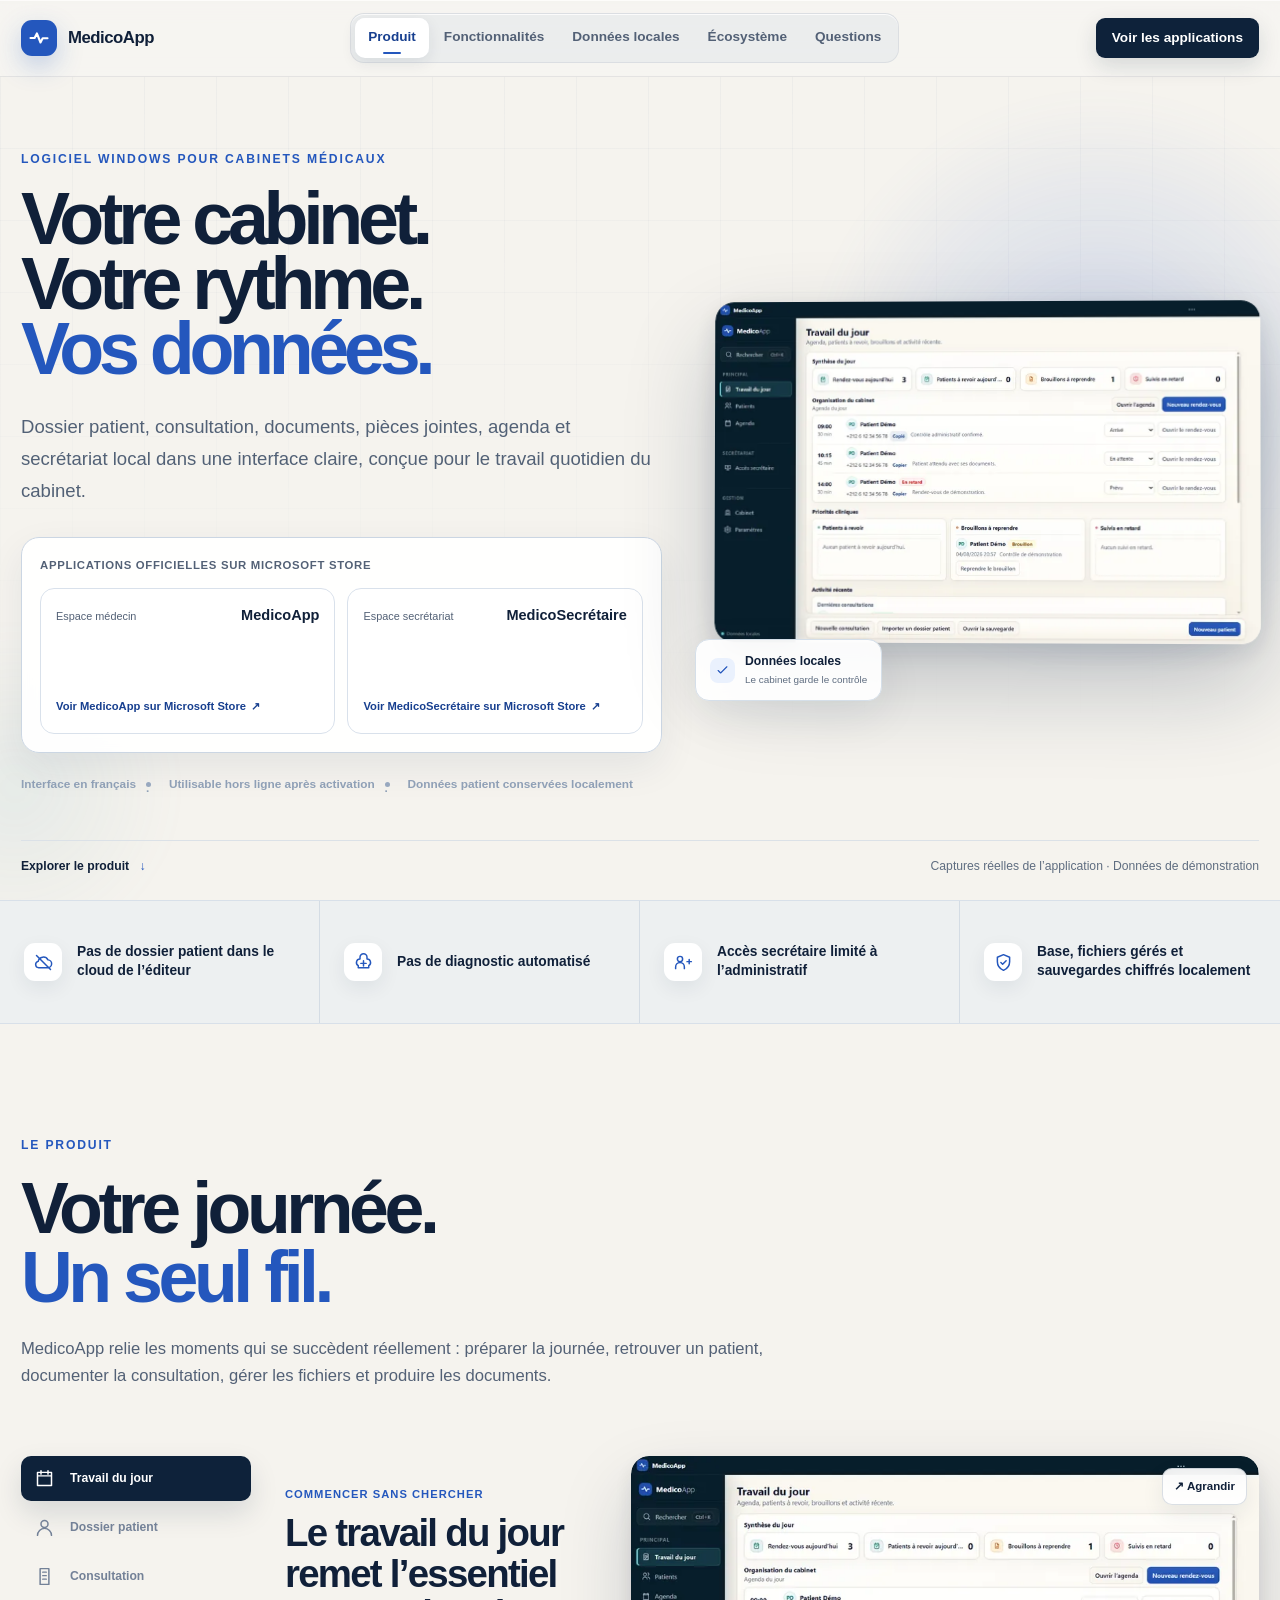
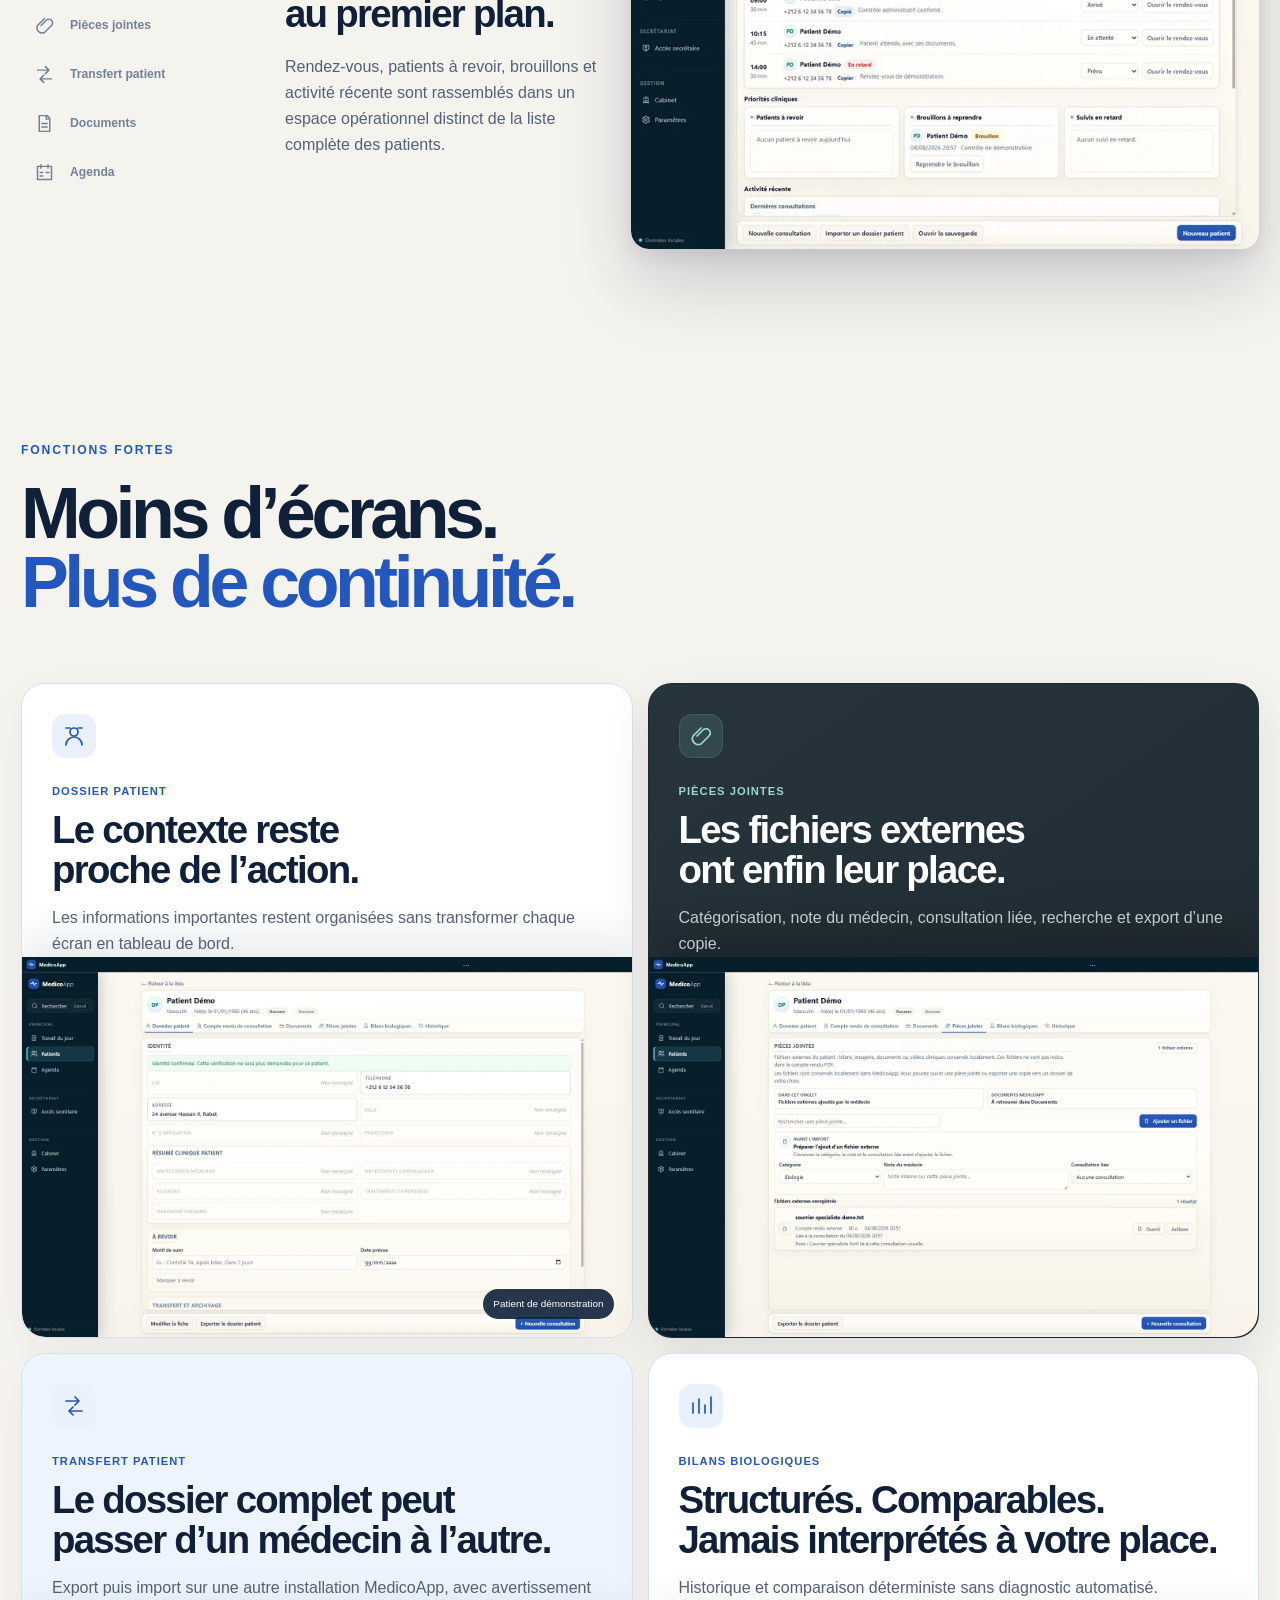
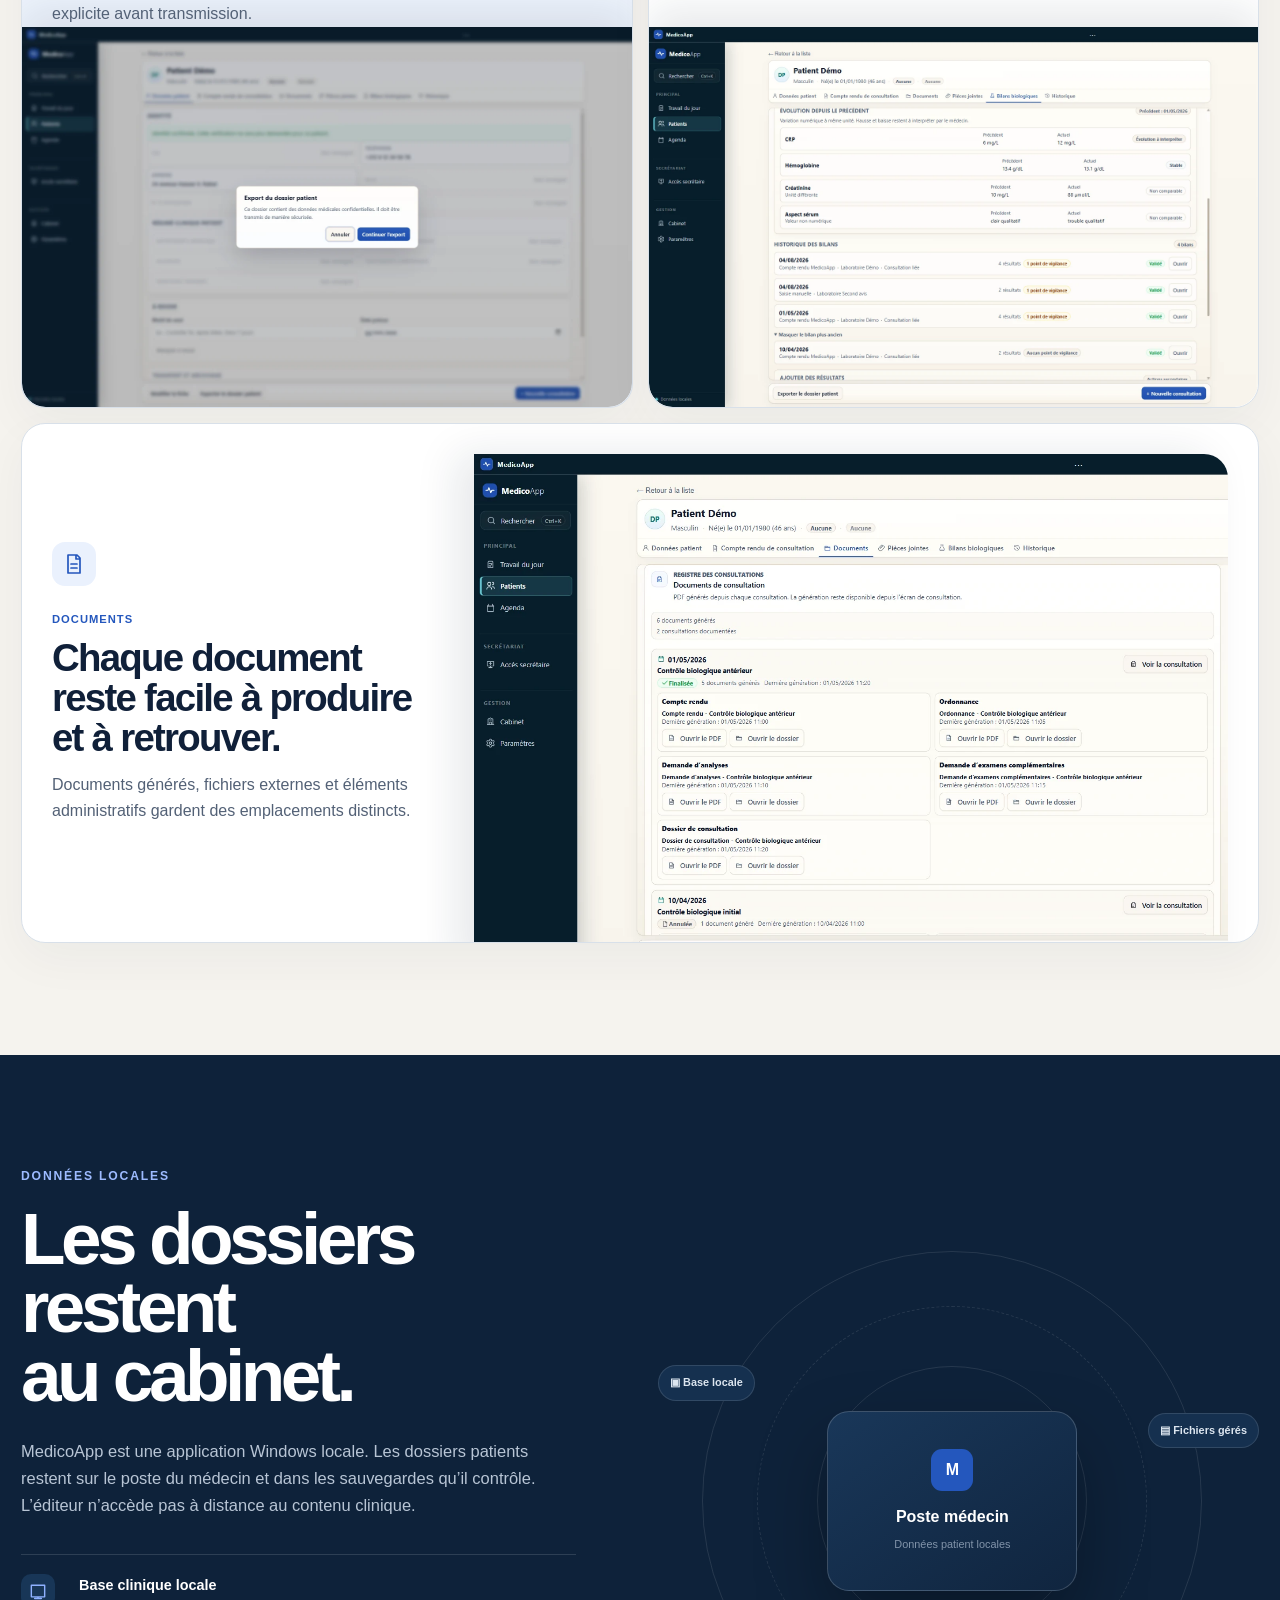
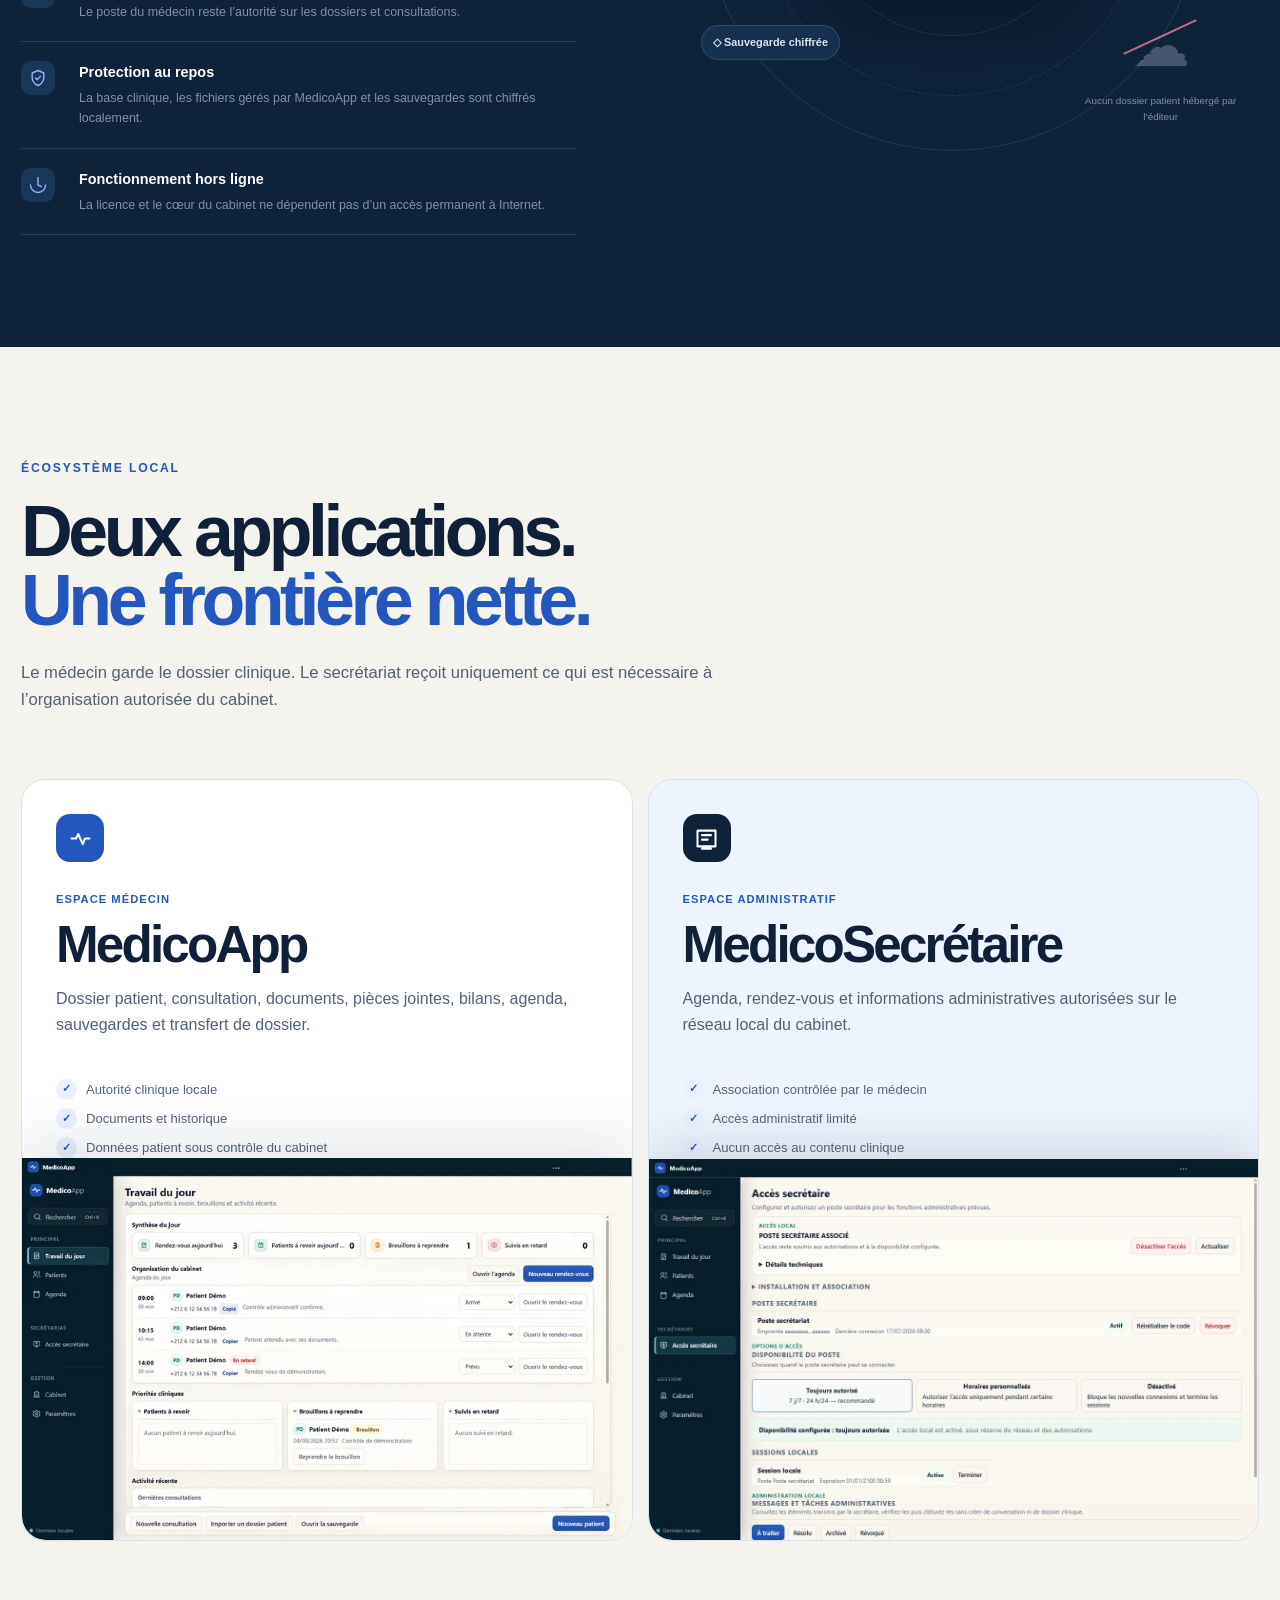
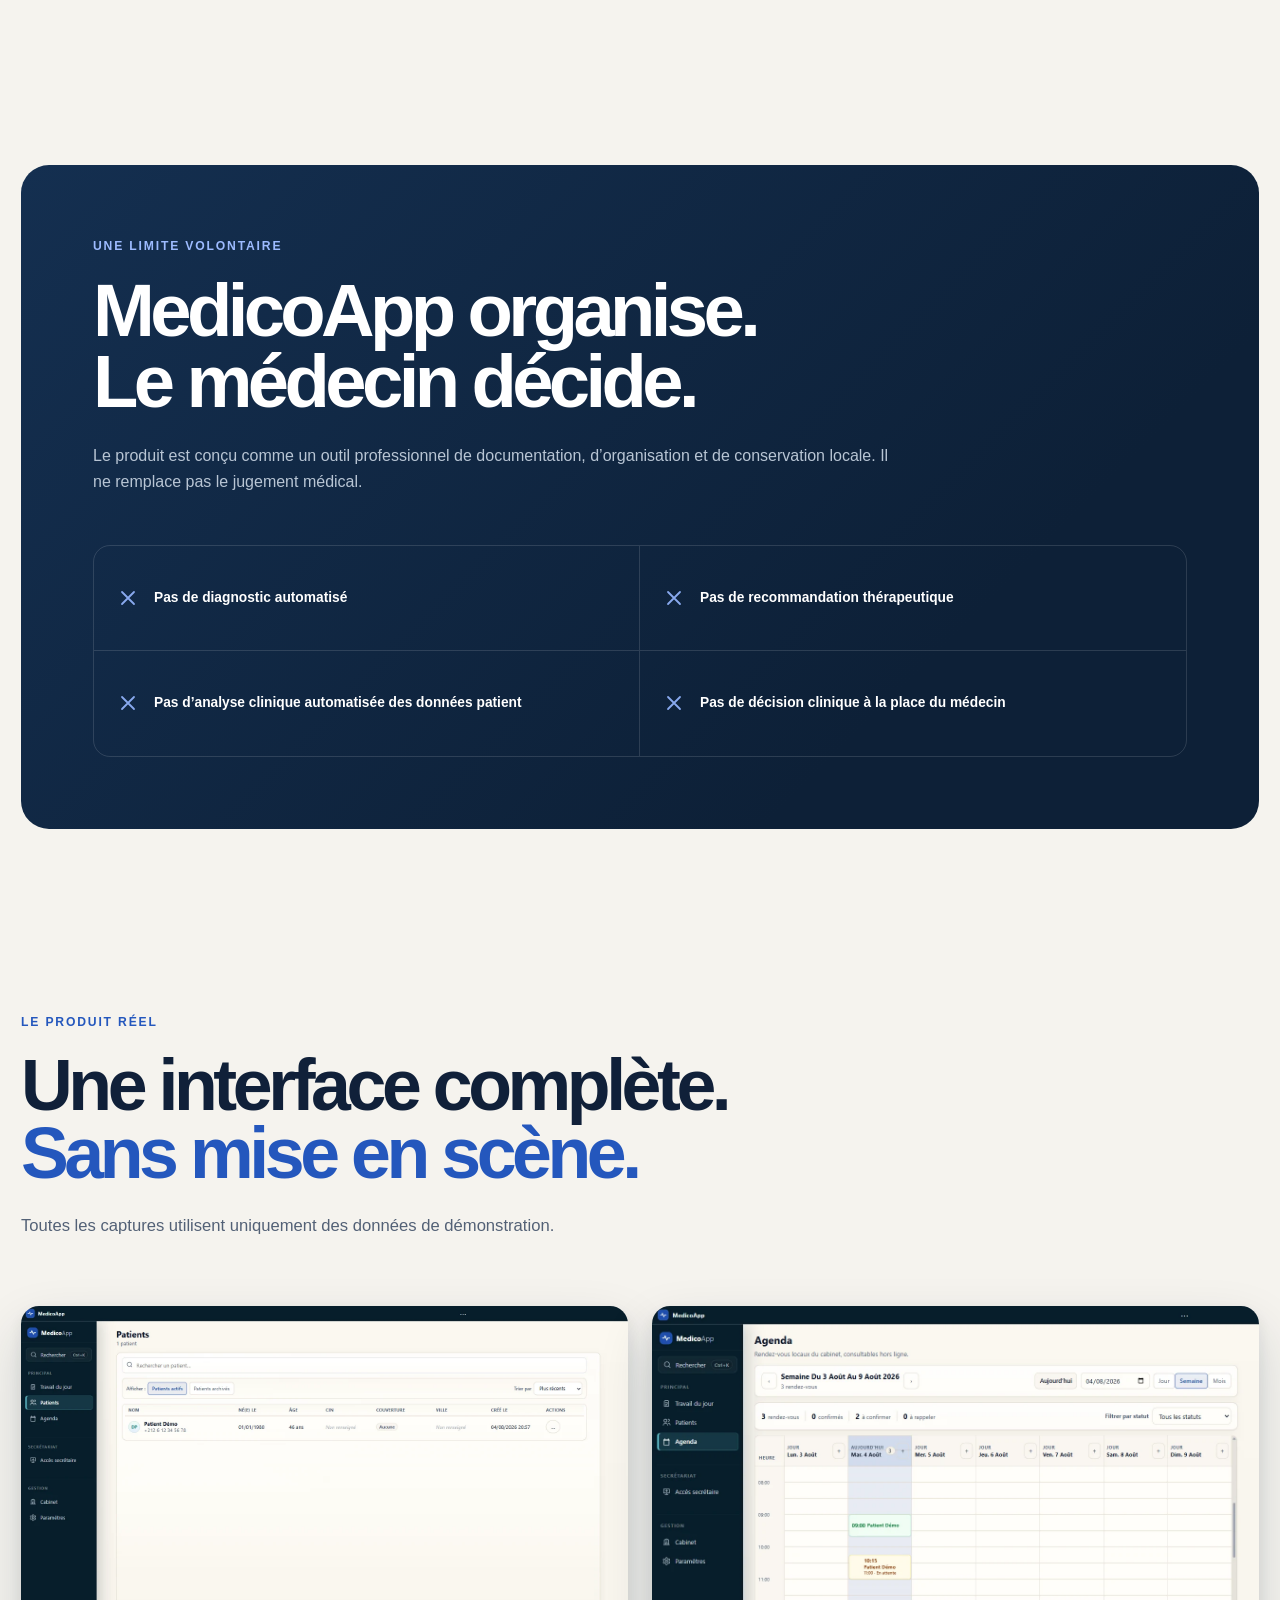
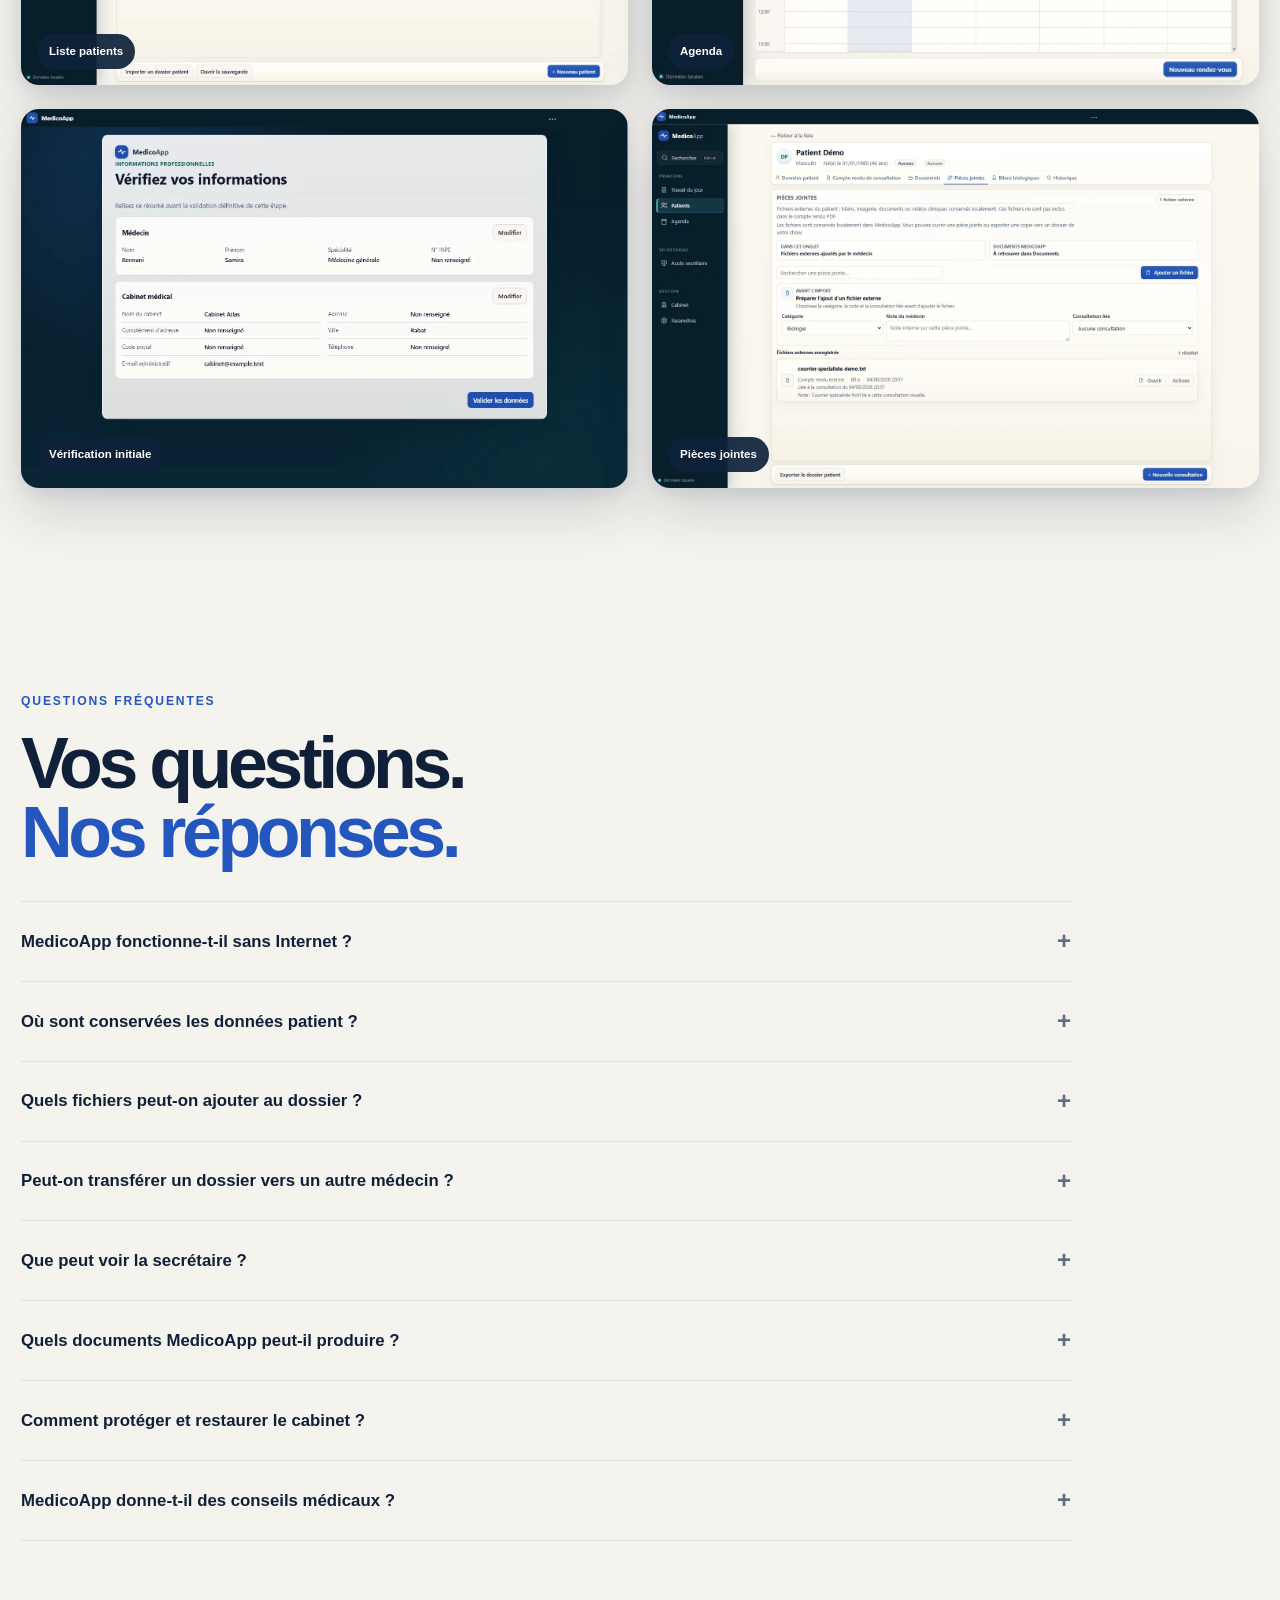
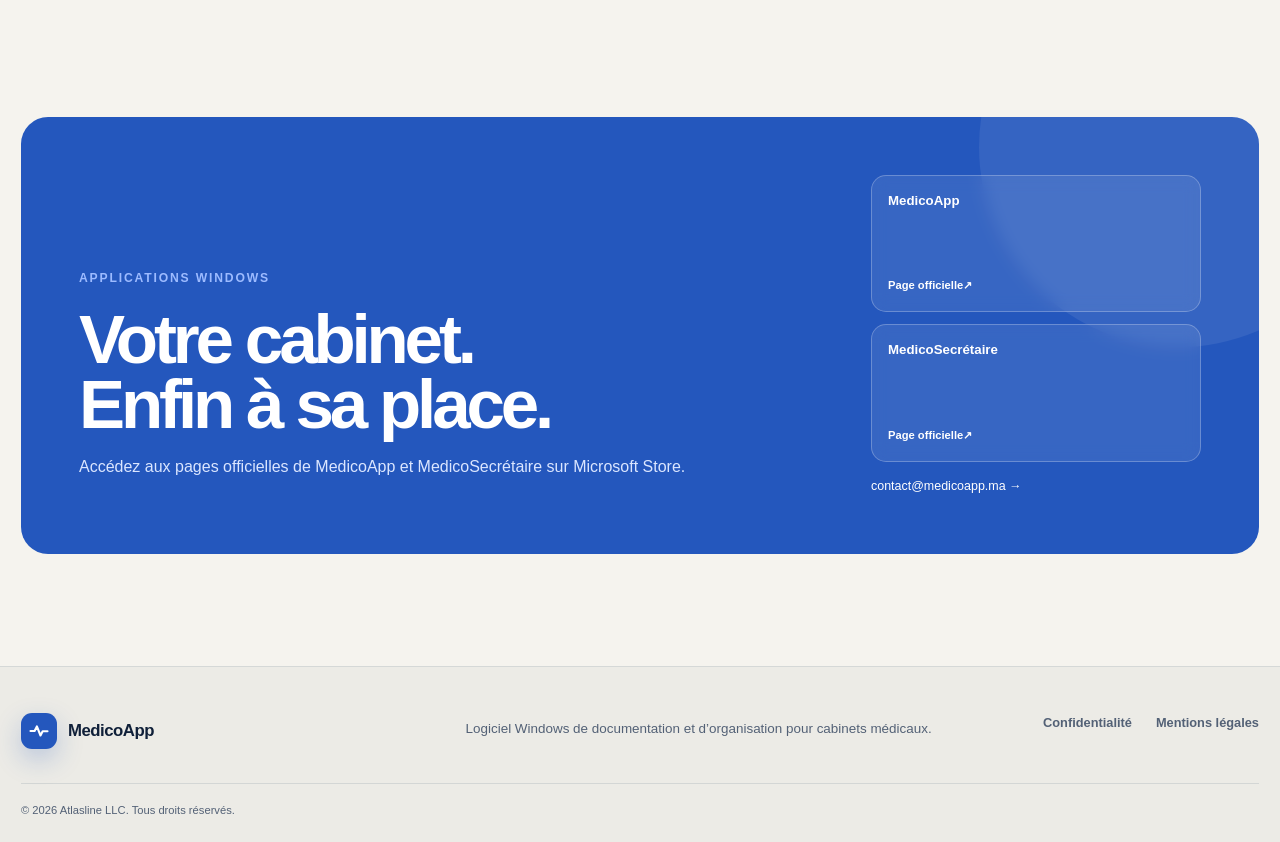
==== commit f0f38a3a: "Add files via upload" ====
--- a/public/index.html
+++ b/public/index.html
@@ -65,7 +65,7 @@
 </article>
 </div>
 </div>
-<p class="hero-meta">Interface en français <span aria-hidden="true">·</span> Utilisable hors ligne après activation <span aria-hidden="true">·</span> Données patient conservées localement</p>
+<p class="hero-meta"><span>Interface en français</span><span>Utilisable hors ligne après activation</span><span>Données patient conservées localement</span></p>
 </div>
 <div class="hero-visual reveal" id="heroVisual">
 <div class="hero-screen-wrap" data-tilt="">
@@ -185,7 +185,7 @@
 </div>
 </section>
 </main>
-<footer class="site-footer"><div class="footer-main"><a class="brand" href="#top"><span class="brand-mark"><svg viewbox="0 0 48 48"><path d="M7 24h8.2l4.6-9.1L27 33l4.3-8.5H41"></path></svg></span><span>MedicoApp</span></a><p>Logiciel Windows de documentation et d’organisation pour cabinets médicaux.</p><nav><a href="#produit">Produit</a><a href="#donnees-locales">Données locales</a><a href="#ecosysteme">Écosystème</a><a href="confidentialite.html">Confidentialité</a><a href="mentions-legales.html">Mentions légales</a></nav></div><div class="footer-bottom"><span>© 2026 Atlasline LLC. Tous droits réservés.</span><span>MedicoApp est édité par Atlasline LLC.</span></div></footer>
+<footer class="site-footer"><div class="footer-main"><a class="brand" href="#top"><span class="brand-mark"><svg viewbox="0 0 48 48"><path d="M7 24h8.2l4.6-9.1L27 33l4.3-8.5H41"></path></svg></span><span>MedicoApp</span></a><p>Logiciel Windows de documentation et d’organisation pour cabinets médicaux.</p><nav aria-label="Liens légaux"><a href="confidentialite.html">Confidentialité</a><a href="mentions-legales.html">Mentions légales</a></nav></div><div class="footer-bottom"><span>© 2026 Atlasline LLC. Tous droits réservés.</span></div></footer>
 <dialog class="lightbox" id="lightbox"><button aria-label="Fermer" class="lightbox-close" type="button">×</button><img alt="Capture agrandie"/></dialog>
 <script src="https://get.microsoft.com/badge/ms-store-badge.bundled.js" type="module"></script><script defer="" src="script.js"></script></body>
 </html>
--- a/public/styles.css
+++ b/public/styles.css
@@ -1,4 +1,4 @@
-/* MedicoApp official website — V6.2 final visual refinement */
+/* MedicoApp official website — V6.3 final layout and responsive closure */
 :root{--blue:#2457bd;--blue2:#173f8f;--blue3:#0f2f70;--ink:#102039;--navy:#0e223a;--navy2:#142e4e;--paper:#f5f3ee;--paper2:#fbfaf7;--white:#fff;--muted:#536176;--line:#d8e0e9;--soft:#eaf0fa;--mint:#88c7bd;--shadow:0 28px 80px rgba(15,35,62,.12);--shadow2:0 15px 45px rgba(15,35,62,.08);--max:1360px}
 *{box-sizing:border-box}html{scroll-behavior:smooth;scroll-padding-top:82px;background:var(--paper);overflow-x:hidden}body{margin:0;color:var(--ink);background:var(--paper);overflow-x:hidden;font-family:"Segoe UI Variable Text","Segoe UI",Arial,sans-serif;font-size:16px;line-height:1.62;-webkit-font-smoothing:antialiased;text-rendering:optimizeLegibility}img,svg{display:block;max-width:100%}a{color:inherit}button,input,select,textarea{font:inherit}button{color:inherit}::selection{background:#cbdafa}.sr-only{position:absolute!important;width:1px;height:1px;padding:0;margin:-1px;overflow:hidden;clip:rect(0,0,0,0);white-space:nowrap;border:0}.skip-link{position:fixed;left:14px;top:-80px;z-index:9999;padding:10px 14px;border-radius:10px;background:var(--navy);color:#fff;text-decoration:none}.skip-link:focus{top:14px}.page-progress{position:fixed;inset:0 0 auto;z-index:300;height:3px;pointer-events:none}.page-progress span{display:block;width:0;height:100%;background:linear-gradient(90deg,var(--blue),#80a9ff)}
 .site-header{position:sticky;top:0;z-index:150;border-bottom:1px solid rgba(16,32,57,.08);background:color-mix(in srgb,var(--paper) 88%,transparent);backdrop-filter:blur(18px)}.nav-shell{width:min(calc(100% - 42px),var(--max));min-height:76px;margin:auto;display:grid;grid-template-columns:auto 1fr auto;align-items:center;gap:30px}.brand{display:inline-flex;align-items:center;gap:11px;text-decoration:none;width:max-content;font-weight:790;letter-spacing:-.03em;font-size:1.05rem}.brand-mark{width:36px;height:36px;display:grid;place-items:center;border-radius:11px;background:var(--blue);color:#fff;box-shadow:0 10px 26px rgba(36,87,189,.25)}.brand-mark svg{width:24px}.brand-mark path{fill:none;stroke:currentColor;stroke-width:4.2;stroke-linecap:round;stroke-linejoin:round}.main-nav{display:flex;justify-content:center;gap:2px}.main-nav a,.nav-cta{padding:9px 12px;border-radius:9px;text-decoration:none;font-size:.85rem;font-weight:690}.main-nav a{color:#526176}.main-nav a:hover{color:var(--ink);background:rgba(255,255,255,.65)}.nav-cta{background:var(--navy);color:#fff;padding-inline:16px}.nav-cta:hover{background:var(--blue2)}.nav-toggle{display:none}
@@ -449,3 +449,150 @@
   .store-launch{background:rgba(255,255,255,.96);backdrop-filter:blur(8px)}
   .store-product,.store-product.secondary{background:#fff}
 }
+
+/* V6.3 final layout, dark-section navigation and mobile closure. */
+.hero-shell{
+  grid-template-columns:minmax(0,1.08fr) minmax(0,.92fr);
+  gap:clamp(44px,4vw,72px);
+}
+.hero-copy,.hero-visual{min-width:0}
+.hero-copy h1{font-size:clamp(4.2rem,5.75vw,6.85rem)}
+.hero-screen-wrap{max-width:100%}
+
+/* The fixed header remains fully visible and adopts the section it overlays. */
+.site-header{transform:none!important;visibility:visible}
+.site-header.is-over-dark{
+  background:rgba(14,34,58,.96);
+  border-bottom-color:rgba(255,255,255,.12);
+  box-shadow:0 14px 38px rgba(4,13,24,.22),0 1px 0 rgba(255,255,255,.06) inset;
+}
+.site-header.is-over-dark::after{
+  opacity:1;
+  background:linear-gradient(90deg,transparent,rgba(143,177,255,.42) 25%,rgba(143,177,255,.42) 75%,transparent);
+}
+.site-header.is-over-dark .brand{color:#fff}
+.site-header.is-over-dark .main-nav{
+  background:rgba(255,255,255,.09);
+  border-color:rgba(255,255,255,.12);
+  box-shadow:0 1px 0 rgba(255,255,255,.06) inset;
+}
+.site-header.is-over-dark .main-nav a{color:#c8d4e2}
+.site-header.is-over-dark .main-nav a:hover{color:#fff;background:rgba(255,255,255,.1)}
+.site-header.is-over-dark .main-nav a.is-active{
+  color:#fff;
+  background:rgba(255,255,255,.14);
+  box-shadow:none;
+}
+.site-header.is-over-dark .main-nav a.is-active::after{background:#9dbbff}
+.site-header.is-over-dark .nav-cta{background:#fff;color:var(--navy)}
+.site-header.is-over-dark .nav-toggle{background:rgba(255,255,255,.1);border-color:rgba(255,255,255,.22)}
+.site-header.is-over-dark .nav-toggle i{background:#fff}
+
+/* Copy always precedes the capture; paired cards share a controlled media baseline. */
+.bento-grid,.product-pair{align-items:stretch}
+.bento-card,.product-card{height:100%}
+.bento-card .bento-icon,.product-card .product-symbol{order:1}
+.bento-card .bento-copy,.product-card>.product-symbol+div{order:2}
+.bento-card>img,.bento-card>figure,.product-card>img{order:3;margin-top:auto}
+.product-card>.product-symbol+div{display:flex;flex-direction:column}
+.product-card ul{margin-bottom:0}
+
+@media(min-width:1121px){
+  .bento-card.bento-wide{
+    grid-template-rows:1fr auto auto 1fr;
+    align-content:stretch;
+  }
+  .bento-wide .bento-icon{grid-row:2;margin:0 0 24px 30px}
+  .bento-wide .bento-copy{grid-row:3;margin:0 30px}
+  .bento-wide img{grid-row:1/5}
+}
+
+/* Editorial benefits stay visible at every viewport. */
+.hero-meta{
+  display:flex;
+  flex-wrap:wrap;
+  align-items:center;
+  gap:7px 0;
+}
+.hero-meta span{display:inline-flex;align-items:center;margin:0}
+.hero-meta span+span::before{
+  content:"·";
+  margin:0 .62rem;
+  color:#91a2b8;
+  font-weight:760;
+}
+
+/* FAQ and footer are deliberately compact; navigation is not duplicated. */
+.faq.section{padding-top:92px;padding-bottom:96px}
+.faq .section-heading{margin-bottom:34px}
+.faq-item summary{min-height:64px;padding:20px 0}
+.faq-item summary span{color:#5f6d80}
+.faq-item div{padding-bottom:20px}
+.footer-main{
+  grid-template-columns:minmax(190px,.75fr) minmax(280px,1fr) auto;
+  align-items:start;
+  gap:46px;
+  padding:46px 0 34px;
+}
+.footer-main nav{display:flex;flex-wrap:wrap;justify-content:flex-end;gap:10px 24px}
+.footer-main nav a{font-weight:650}
+.footer-bottom{justify-content:flex-start;padding:17px 0 23px}
+
+@media(min-width:781px) and (max-width:1199px){
+  .hero-copy h1{font-size:clamp(4rem,7.8vw,6.1rem)}
+}
+
+@media(max-width:780px){
+  .hero-copy h1{font-size:clamp(2.55rem,12.5vw,3.9rem)}
+  .hero-meta{
+    display:grid;
+    gap:6px;
+    margin-top:18px;
+    line-height:1.45;
+  }
+  .hero-meta span{display:flex;gap:9px}
+  .hero-meta span::before,
+  .hero-meta span+span::before{
+    content:"";
+    width:5px;
+    height:5px;
+    flex:none;
+    margin:0;
+    border-radius:50%;
+    background:#91a2b8;
+  }
+  .faq.section{padding-top:64px;padding-bottom:70px}
+  .faq .section-heading{margin-bottom:24px}
+  .faq-item summary{min-height:58px;padding:17px 0;font-size:.98rem;gap:18px}
+  .faq-item div{padding-bottom:18px}
+  .footer-main{grid-template-columns:1fr;gap:22px;padding:38px 0 28px}
+  .footer-main nav{justify-content:flex-start;gap:10px 22px}
+  .footer-bottom{padding:16px 0 22px}
+  .site-header.is-over-dark .main-nav{background:#fff;border-color:var(--line)}
+  .site-header.is-over-dark .main-nav a{color:#536176}
+  .site-header.is-over-dark .main-nav a:hover{color:var(--ink);background:#f3f5f7}
+  .site-header.is-over-dark .main-nav a.is-active{color:var(--blue2);background:#eef3fb}
+}
+
+@media(max-width:359px){
+  .hero-copy h1{font-size:clamp(2.35rem,12vw,3rem);letter-spacing:-.06em}
+  .store-launch{padding:12px}
+  .store-product{padding:12px}
+  .store-direct-link{font-size:.66rem}
+  .trust-strip{grid-template-columns:1fr}
+  .trust-strip article{min-height:0;border-right:0;border-bottom:1px solid #d4dce4}
+  .trust-strip article:last-child{border-bottom:0}
+  .data-orbit{transform:scale(.75);margin-inline:-38px}
+}
+
+@media(prefers-reduced-motion:reduce){
+  .site-header{transition:none!important}
+}
+
+
+/* V6.3 correction: preserve the approved single-column intermediate/mobile hero. */
+@media(max-width:1199px){
+  .hero-shell{grid-template-columns:1fr;gap:45px}
+  .hero-copy{max-width:900px;width:100%}
+  .hero-visual{min-height:auto;max-width:900px;width:100%;margin:auto}
+}
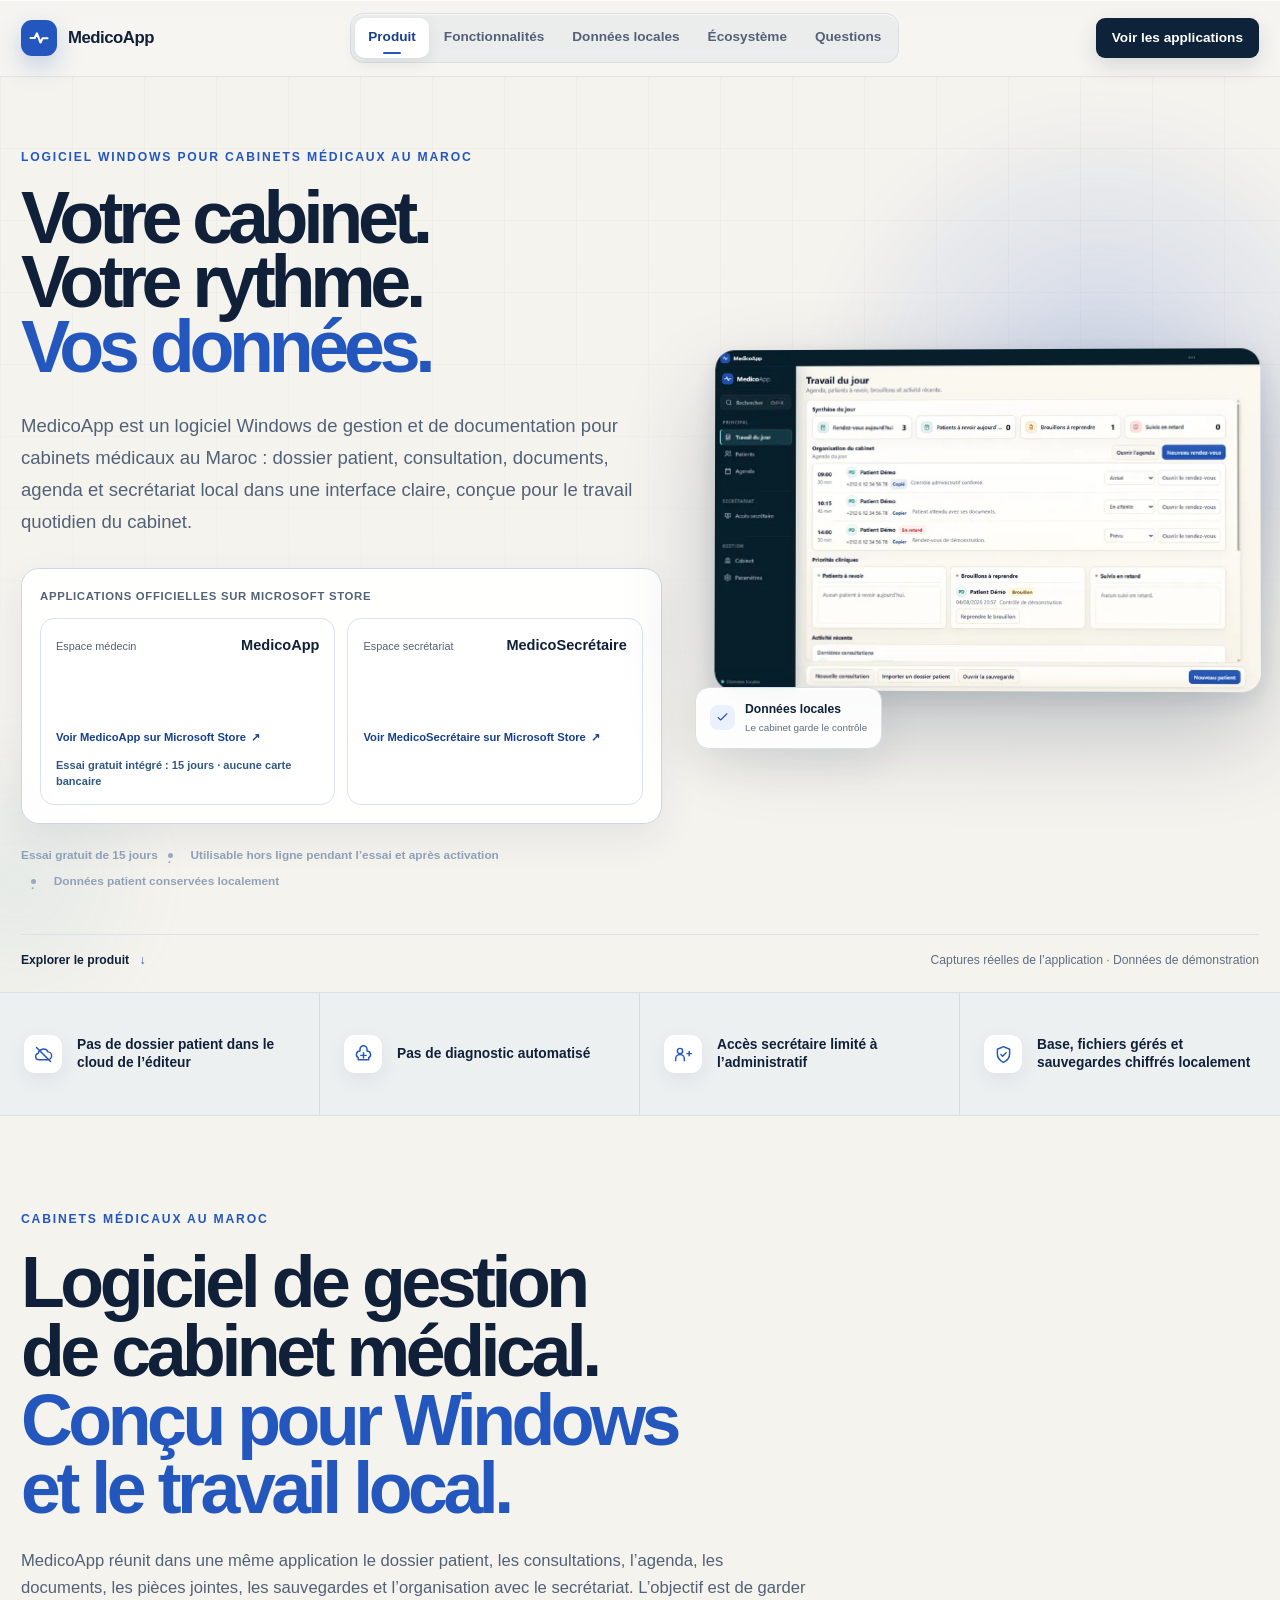
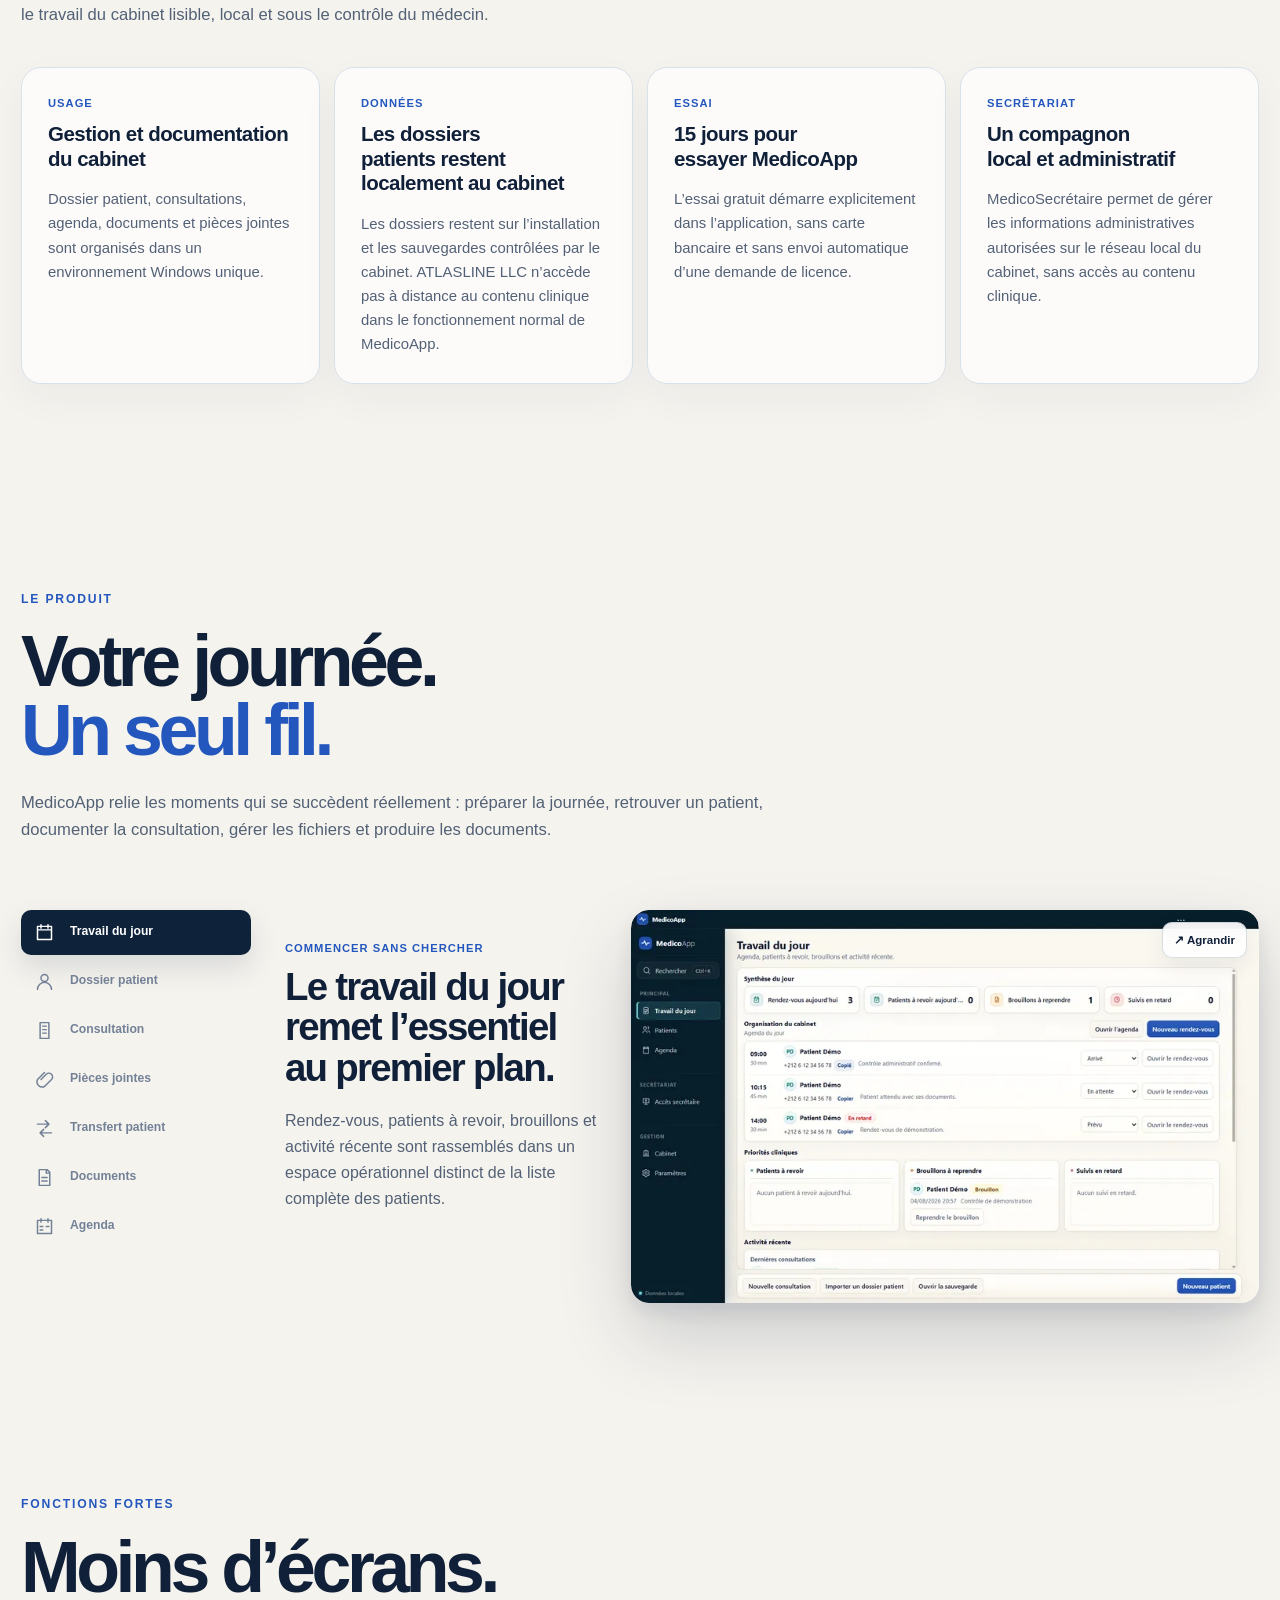
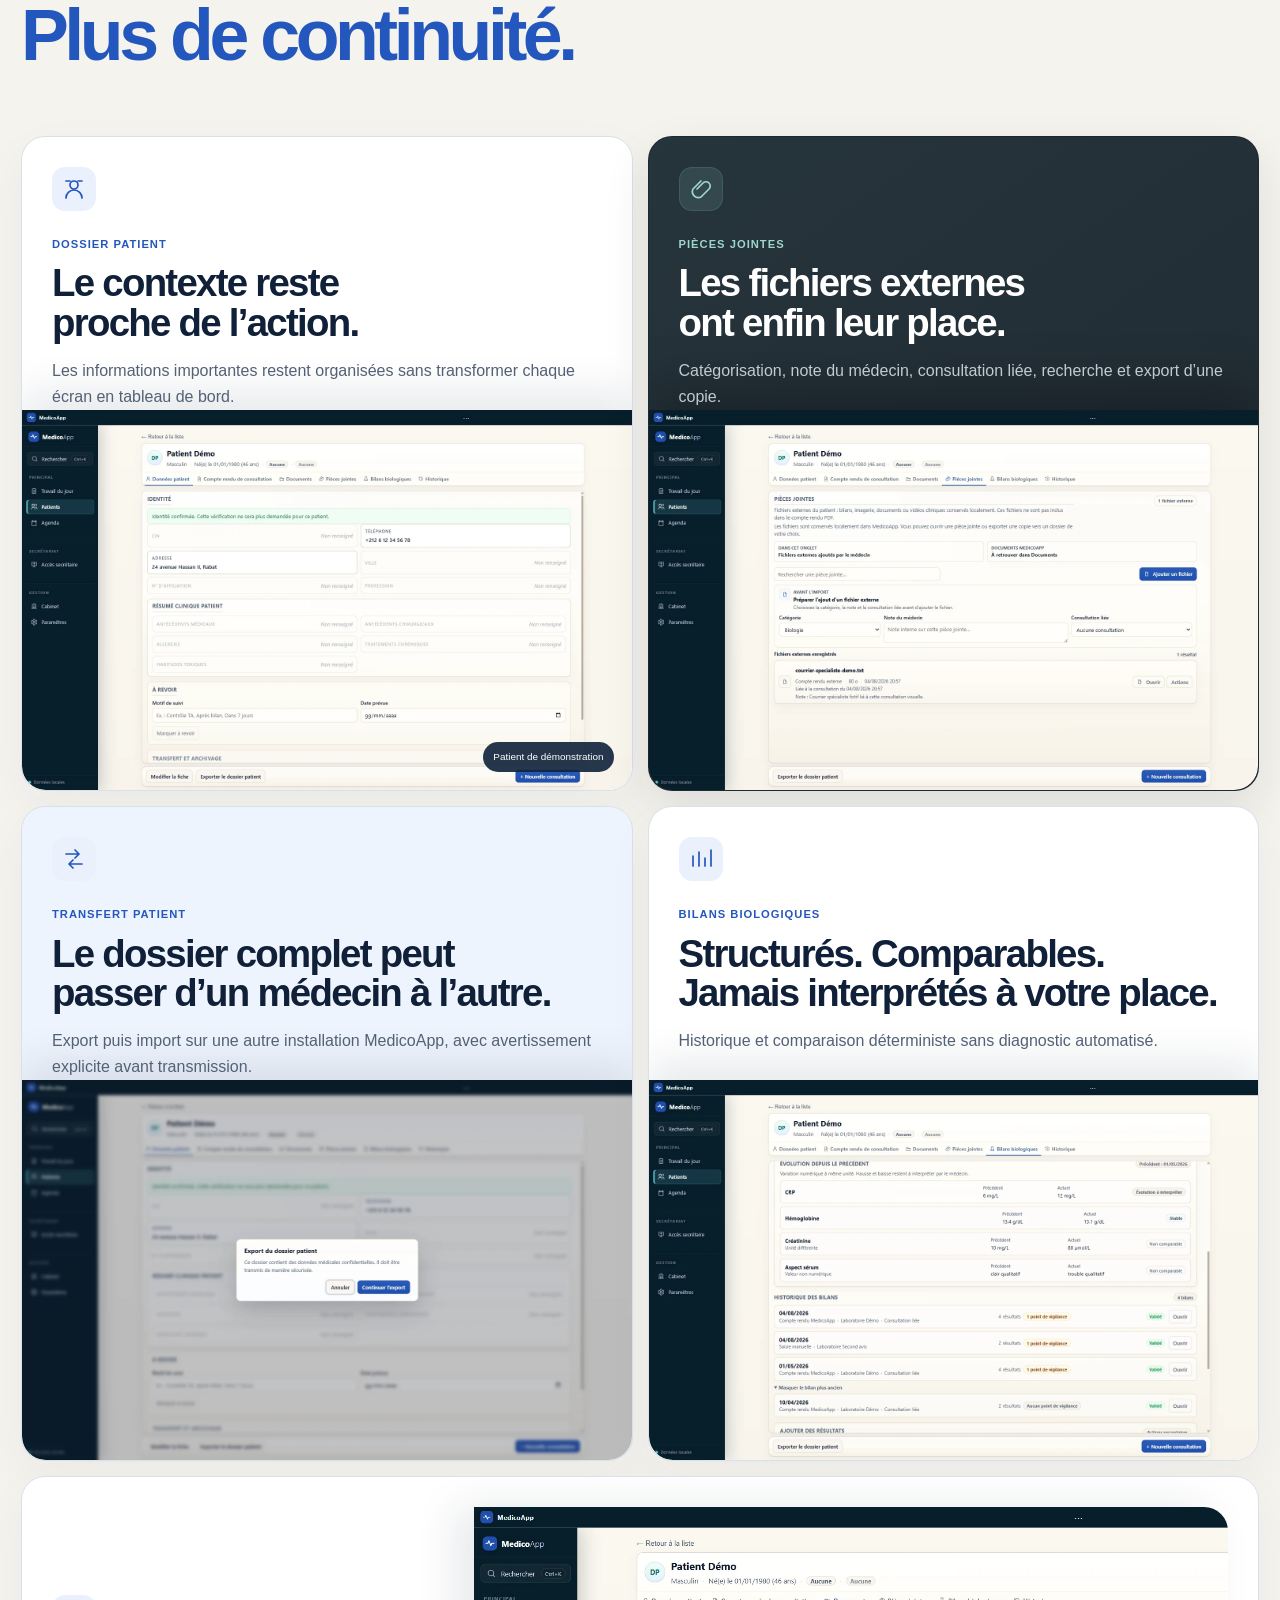
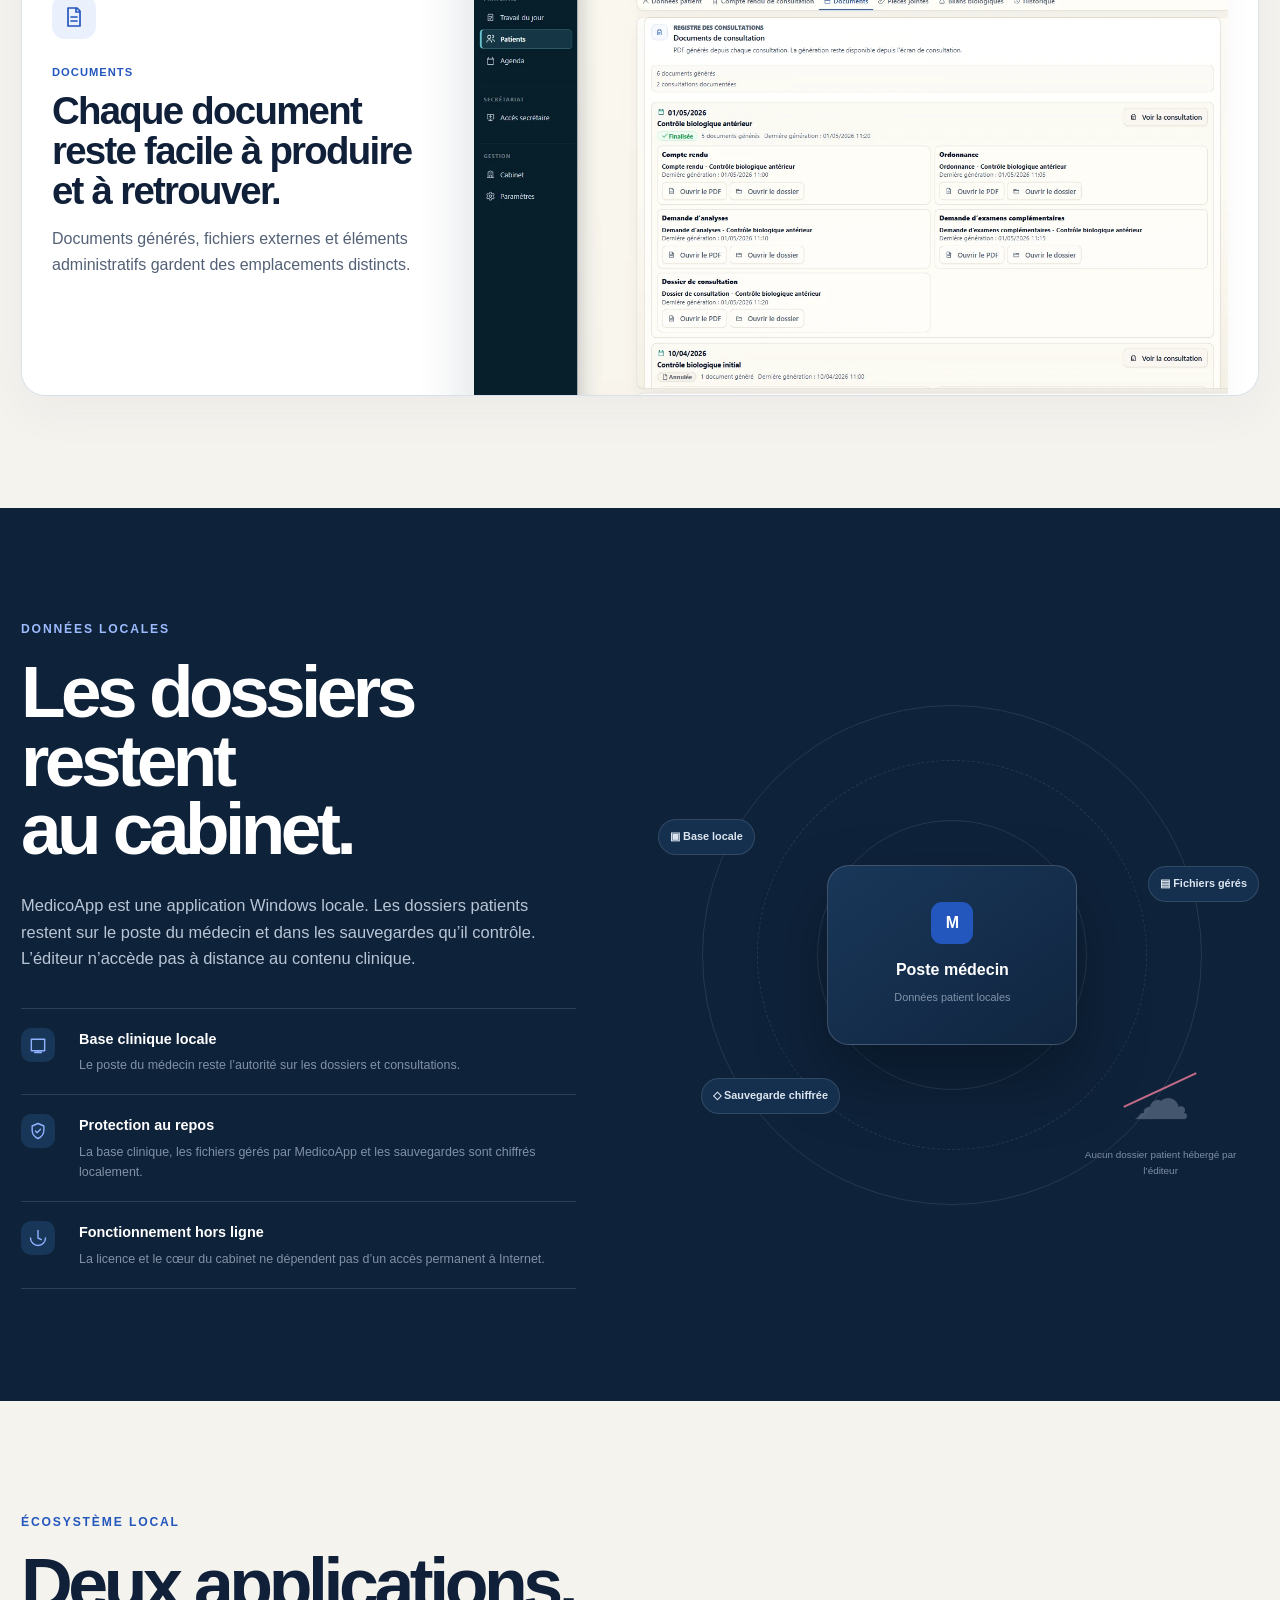
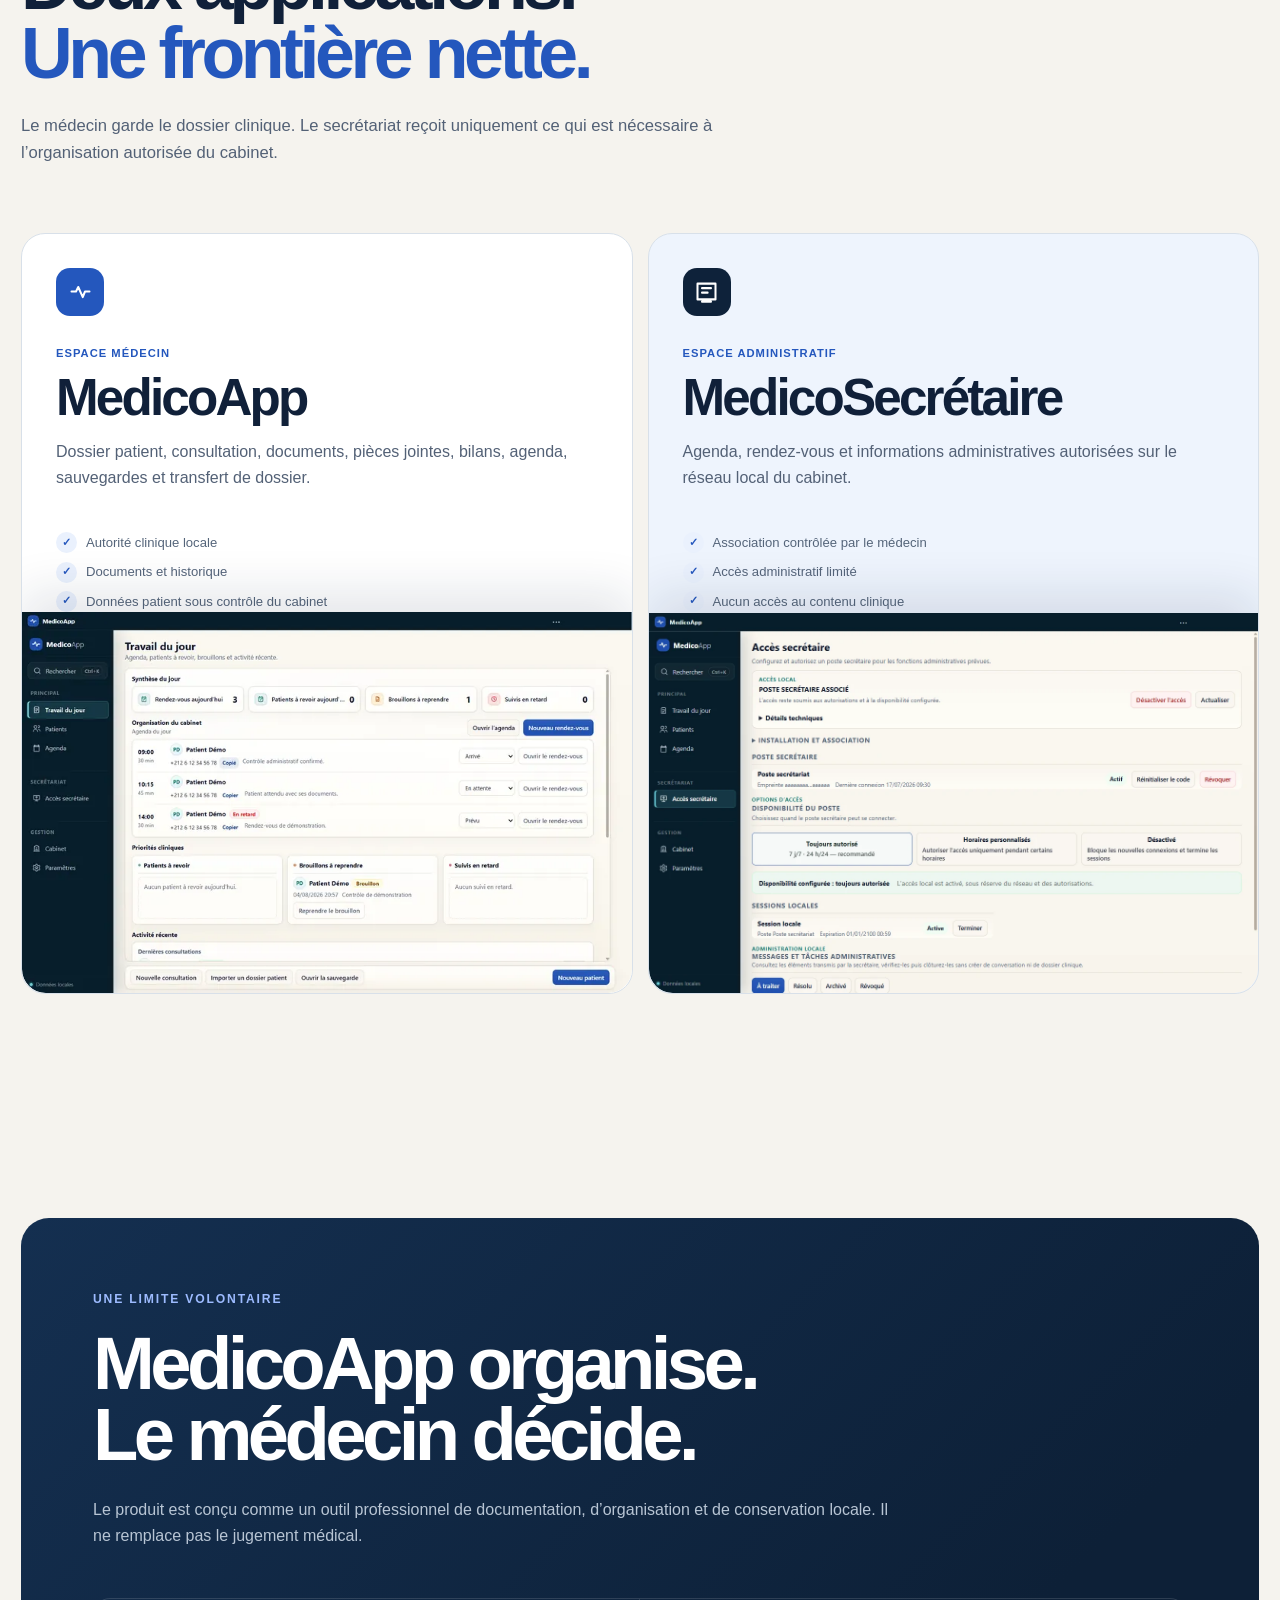
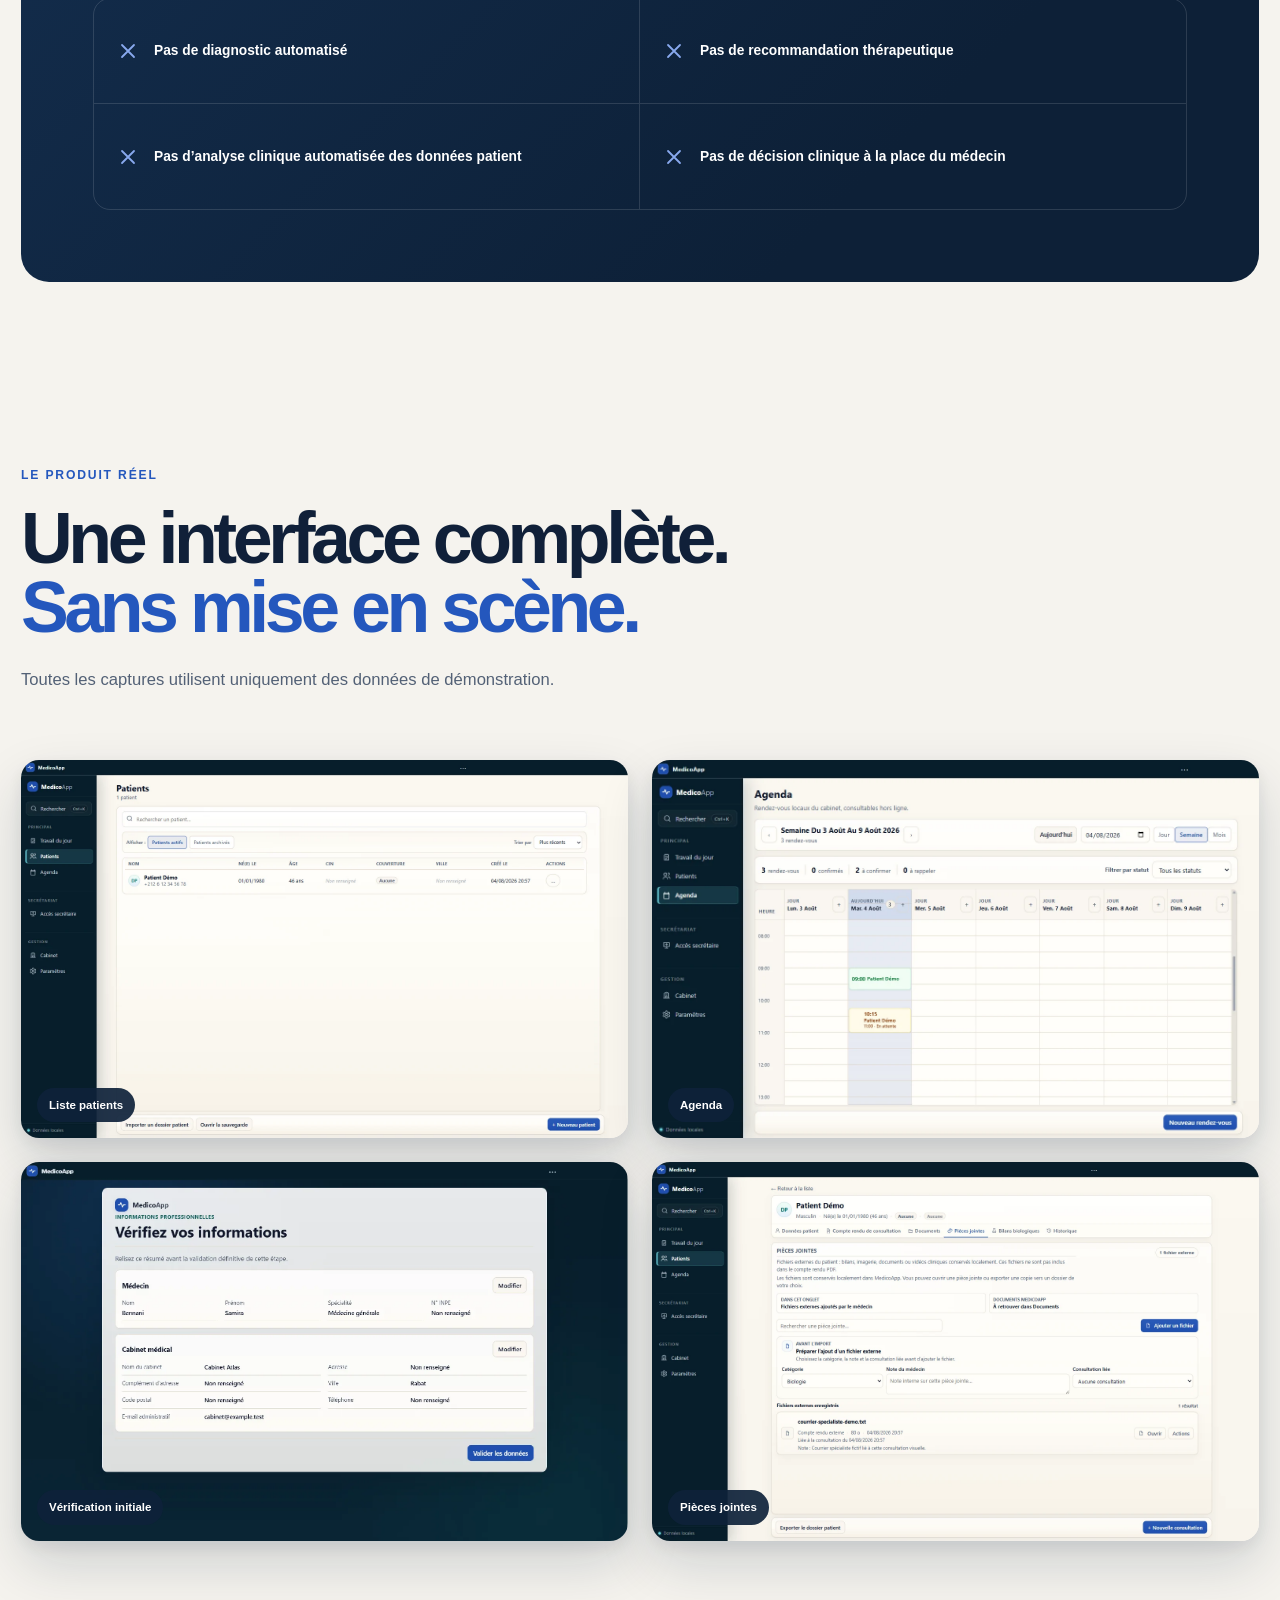
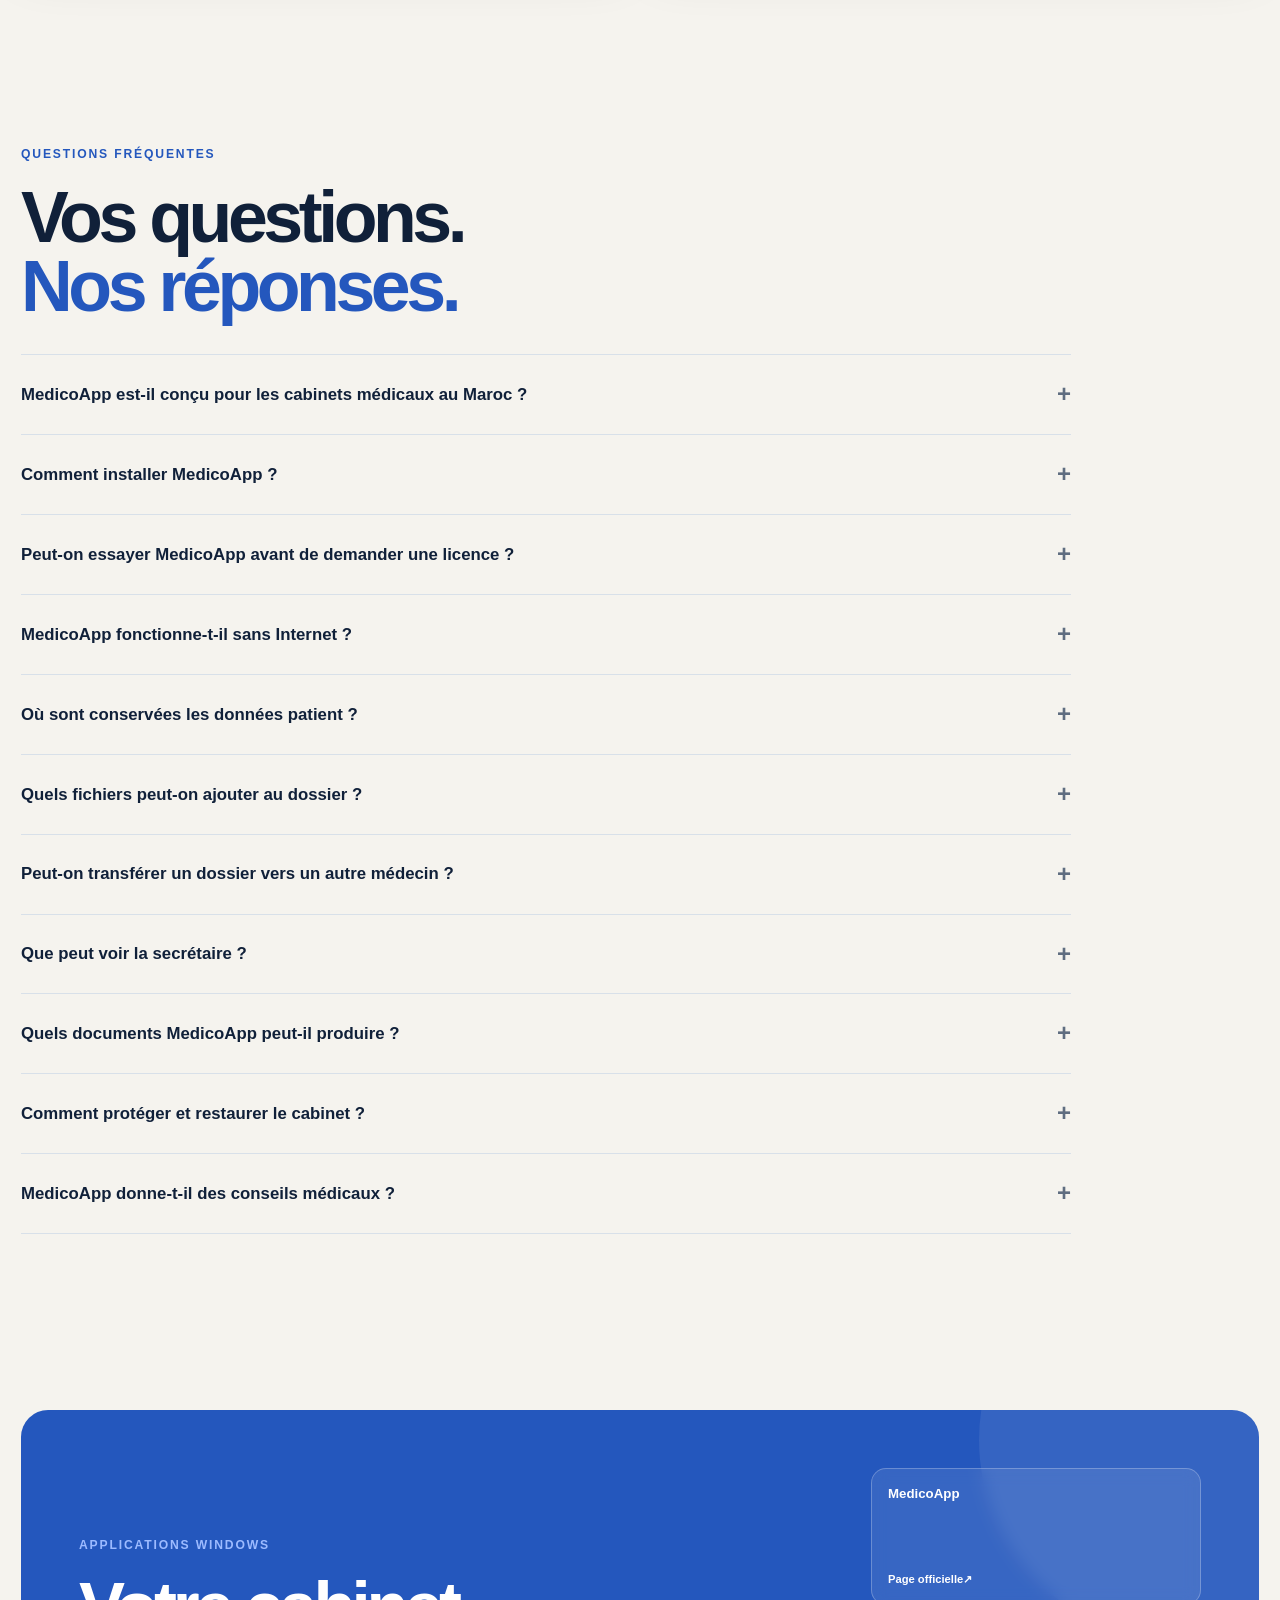
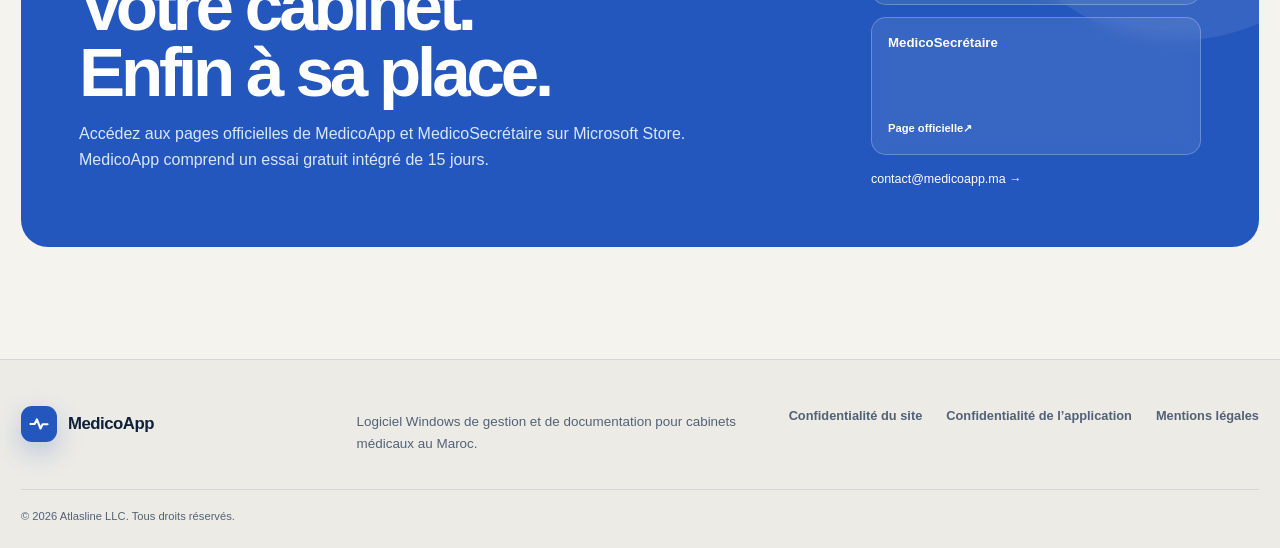
==== commit 0b1ca6cb: "Add files via upload" ====
--- a/public/index.html
+++ b/public/index.html
@@ -1,25 +1,24 @@
 <!DOCTYPE html>
 
-<html lang="fr">
+<html lang="fr-MA">
 <head>
 <meta charset="utf-8"/>
 <meta content="width=device-width, initial-scale=1" name="viewport"/>
-<title>MedicoApp — Logiciel Windows pour cabinets médicaux</title>
-<meta content="MedicoApp réunit dossier patient, consultation, documents, pièces jointes, agenda, sauvegardes et accès secrétaire local dans un logiciel Windows conçu pour les cabinets médicaux francophones." name="description"/>
+<title>MedicoApp — Logiciel de gestion de cabinet médical au Maroc</title>
+<meta content="Logiciel Windows pour cabinets médicaux au Maroc : dossier patient, consultations, agenda, documents, sauvegardes locales et essai gratuit de 15 jours." name="description"/>
 <meta content="#0f2239" name="theme-color"/>
 <link href="https://medicoapp.ma/" rel="canonical"/>
 <link href="assets/favicon.svg" rel="icon" type="image/svg+xml"/>
 <link crossorigin="anonymous" href="https://get.microsoft.com" rel="preconnect"/><link as="image" href="assets/hero-dashboard.webp" imagesizes="(max-width: 780px) calc(100vw - 28px), (max-width: 1199px) 900px, 700px" imagesrcset="assets/hero-dashboard-800.webp 800w, assets/hero-dashboard-1280.webp 1280w, assets/hero-dashboard.webp 1603w" rel="preload" type="image/webp"/>
 <link href="styles.css" rel="stylesheet"/>
-<meta content="website" property="og:type"/>
-<meta content="fr_FR" property="og:locale"/>
-<meta content="MedicoApp — Votre cabinet. Votre rythme. Vos données." property="og:title"/>
-<meta content="Logiciel Windows de documentation et d’organisation pour cabinets médicaux, avec données patient conservées localement." property="og:description"/>
+<meta content="MedicoApp" property="og:site_name"/><meta content="website" property="og:type"/>
+<meta content="fr_MA" property="og:locale"/>
+<meta content="MedicoApp — Logiciel de cabinet médical au Maroc" property="og:title"/>
+<meta content="Logiciel Windows pour cabinets médicaux au Maroc : dossier patient, agenda, documents, sauvegardes locales et essai gratuit de 15 jours." property="og:description"/>
 <meta content="https://medicoapp.ma/" property="og:url"/>
 <meta content="https://medicoapp.ma/assets/social-card.png" property="og:image"/><meta content="1200" property="og:image:width"/><meta content="630" property="og:image:height"/><meta content="image/png" property="og:image:type"/><meta content="MedicoApp — logiciel Windows pour cabinets médicaux" property="og:image:alt"/>
 <meta content="summary_large_image" name="twitter:card"/>
-<script type="application/ld+json">{"@context":"https://schema.org","@type":"SoftwareApplication","name":"MedicoApp","applicationCategory":"BusinessApplication","operatingSystem":"Windows 10, Windows 11","description":"Logiciel Windows de documentation et d’organisation pour cabinets médicaux, avec données patient conservées localement.","url":"https://medicoapp.ma/","publisher":{"@type":"Organization","name":"Atlasline LLC","url":"https://medicoapp.ma/"}}</script>
-<meta content="index,follow,max-image-preview:large" name="robots"/><meta content="MedicoApp — Votre cabinet. Votre rythme. Vos données." name="twitter:title"/><meta content="Logiciel Windows pour cabinets médicaux, conçu pour un travail local, clair et maîtrisé." name="twitter:description"/><meta content="https://medicoapp.ma/assets/social-card.png" name="twitter:image"/><meta content="MedicoApp — logiciel Windows pour cabinets médicaux" name="twitter:image:alt"/></head>
+<meta content="index,follow,max-image-preview:large,max-snippet:-1,max-video-preview:-1" name="robots"/><meta content="MedicoApp — Logiciel de cabinet médical au Maroc" name="twitter:title"/><meta content="Logiciel Windows pour cabinets médicaux au Maroc : dossier patient, agenda, documents, sauvegardes locales et essai gratuit de 15 jours." name="twitter:description"/><meta content="https://medicoapp.ma/assets/social-card.png" name="twitter:image"/><meta content="MedicoApp — logiciel Windows pour cabinets médicaux" name="twitter:image:alt"/><script type="application/ld+json">{"@context":"https://schema.org","@graph":[{"@type":"Organization","@id":"https://medicoapp.ma/#organization","name":"Atlasline LLC","url":"https://medicoapp.ma/","email":"mailto:contact@medicoapp.ma","areaServed":{"@type":"Country","name":"Morocco"}},{"@type":"WebSite","@id":"https://medicoapp.ma/#website","url":"https://medicoapp.ma/","name":"MedicoApp","alternateName":"MedicoApp Maroc","inLanguage":"fr-MA","publisher":{"@id":"https://medicoapp.ma/#organization"}},{"@type":"SoftwareApplication","@id":"https://medicoapp.ma/#medicoapp","name":"MedicoApp","url":"https://medicoapp.ma/","sameAs":["https://apps.microsoft.com/detail/9P7R8HBR5R9P"],"downloadUrl":"https://apps.microsoft.com/detail/9P7R8HBR5R9P","applicationCategory":"BusinessApplication","applicationSubCategory":"Logiciel de gestion de cabinet médical","operatingSystem":"Windows","countriesSupported":"MA","inLanguage":"fr-MA","description":"Logiciel Windows pour cabinets médicaux au Maroc : dossier patient, consultations, agenda, documents, sauvegardes locales et essai gratuit de 15 jours.","featureList":["Dossier patient local","Consultations","Agenda et rendez-vous","Documents et pièces jointes","Sauvegardes locales chiffrées","Essai gratuit intégré de 15 jours","Accès administratif local avec MedicoSecrétaire"],"image":["https://medicoapp.ma/assets/social-card.png","https://medicoapp.ma/assets/hero-dashboard-1280.webp"],"publisher":{"@id":"https://medicoapp.ma/#organization"}},{"@type":"SoftwareApplication","@id":"https://medicoapp.ma/#medicosecretaire","name":"MedicoSecrétaire","url":"https://medicoapp.ma/#medicosecretaire","sameAs":["https://apps.microsoft.com/detail/9N6L0B0H88LB"],"downloadUrl":"https://apps.microsoft.com/detail/9N6L0B0H88LB","applicationCategory":"BusinessApplication","applicationSubCategory":"Logiciel de secrétariat médical","operatingSystem":"Windows","countriesSupported":"MA","inLanguage":"fr-MA","description":"Compagnon Windows local de MedicoApp pour l’agenda, les rendez-vous et les informations administratives autorisées du cabinet.","publisher":{"@id":"https://medicoapp.ma/#organization"}},{"@type":"FAQPage","@id":"https://medicoapp.ma/#questions","mainEntity":[{"@type":"Question","name":"MedicoApp est-il conçu pour les cabinets médicaux au Maroc ?","acceptedAnswer":{"@type":"Answer","text":"Oui. MedicoApp est une application Windows en français destinée aux cabinets médicaux au Maroc. Elle organise le dossier patient, les consultations, les documents, l’agenda, les sauvegardes et le secrétariat local, sans dépendre d’un hébergement cloud des dossiers patients par l’éditeur."}},{"@type":"Question","name":"Comment installer MedicoApp ?","acceptedAnswer":{"@type":"Answer","text":"MedicoApp est distribué via sa page officielle Microsoft Store, accessible depuis medicoapp.ma ou par lien direct. MedicoSecrétaire est une application séparée et optionnelle pour le poste administratif du cabinet."}},{"@type":"Question","name":"Peut-on essayer MedicoApp avant de demander une licence ?","acceptedAnswer":{"@type":"Answer","text":"Oui. MedicoApp comprend un essai gratuit de 15 jours. Il démarre uniquement lorsque vous choisissez « Démarrer l’essai gratuit » dans l’application. Aucune carte bancaire n’est demandée et aucune demande de licence n’est envoyée automatiquement. À la fin de l’essai, l’activation commerciale reste une démarche distincte et explicite."}},{"@type":"Question","name":"MedicoApp fonctionne-t-il sans Internet ?","acceptedAnswer":{"@type":"Answer","text":"Oui. L’essai gratuit et le cœur du cabinet fonctionnent localement. Après activation d’une licence, l’utilisation quotidienne ne dépend pas d’un accès permanent à Internet. Internet reste utile pour la distribution, les mises à jour et certaines opérations externes, pas pour ouvrir les dossiers au quotidien."}},{"@type":"Question","name":"Où sont conservées les données patient ?","acceptedAnswer":{"@type":"Answer","text":"Sur l’installation locale du médecin et dans les sauvegardes locales qu’il contrôle. MedicoApp n’héberge pas les dossiers dans un cloud patient de l’éditeur."}},{"@type":"Question","name":"Quels fichiers peut-on ajouter au dossier ?","acceptedAnswer":{"@type":"Answer","text":"Les pièces jointes permettent de conserver localement des bilans, courriers, images et documents externes. Elles peuvent être catégorisées, annotées et liées à une consultation."}},{"@type":"Question","name":"Peut-on transférer un dossier vers un autre médecin ?","acceptedAnswer":{"@type":"Answer","text":"Oui. Le dossier patient peut être exporté puis importé sur une autre installation MedicoApp. Le transfert du fichier exporté doit être réalisé par un moyen adapté à la confidentialité des données."}},{"@type":"Question","name":"Que peut voir la secrétaire ?","acceptedAnswer":{"@type":"Answer","text":"Uniquement les informations administratives autorisées : agenda, rendez-vous, identité administrative et notes d’organisation. Les consultations, ordonnances, bilans et pièces cliniques restent hors de son accès."}},{"@type":"Question","name":"Quels documents MedicoApp peut-il produire ?","acceptedAnswer":{"@type":"Answer","text":"Le produit prend en charge les documents du cabinet prévus dans son parcours, notamment ordonnances, comptes rendus et demandes liées à la consultation, à partir des informations saisies et validées par le médecin."}},{"@type":"Question","name":"Comment protéger et restaurer le cabinet ?","acceptedAnswer":{"@type":"Answer","text":"MedicoApp prévoit des sauvegardes locales chiffrées, vérifiables et restaurables. Le médecin choisit où conserver ses copies de sauvegarde et garde la maîtrise de la procédure de récupération."}},{"@type":"Question","name":"MedicoApp donne-t-il des conseils médicaux ?","acceptedAnswer":{"@type":"Answer","text":"Non. Il structure, organise et conserve les informations saisies. Il ne fournit pas de diagnostic automatisé, d’interprétation clinique ou de recommandation thérapeutique."}}]}]}</script></head>
 <body class="home-page"><noscript><div class="noscript-store">JavaScript est désactivé. <a href="https://apps.microsoft.com/detail/9P7R8HBR5R9P">MedicoApp sur Microsoft Store</a> · <a href="https://apps.microsoft.com/detail/9N6L0B0H88LB">MedicoSecrétaire sur Microsoft Store</a></div></noscript>
 <a class="skip-link" href="#contenu">Aller au contenu</a>
 <div aria-hidden="true" class="page-progress"><span id="progressBar"></span></div>
@@ -47,9 +46,9 @@
 <div aria-hidden="true" class="hero-orb orb-two"></div>
 <div class="hero-shell">
 <div class="hero-copy reveal">
-<p class="eyebrow">Logiciel Windows pour cabinets médicaux</p>
+<p class="eyebrow">Logiciel Windows pour cabinets médicaux au Maroc</p>
 <h1 id="hero-title"><span>Votre cabinet.</span><span>Votre rythme.</span><span class="accent">Vos données.</span></h1>
-<p class="hero-lead">Dossier patient, consultation, documents, pièces jointes, agenda et secrétariat local dans une interface claire, conçue pour le travail quotidien du cabinet.</p>
+<p class="hero-lead">MedicoApp est un logiciel Windows de gestion et de documentation pour cabinets médicaux au Maroc : dossier patient, consultation, documents, agenda et secrétariat local dans une interface claire, conçue pour le travail quotidien du cabinet.</p>
 <div aria-labelledby="store-title" class="store-launch" id="store">
 <p class="store-kicker" id="store-title">Applications officielles sur Microsoft Store</p>
 <div class="store-products">
@@ -57,6 +56,7 @@
 <div><small>Espace médecin</small><b>MedicoApp</b></div>
 <ms-store-badge animation="off" language="fr" productid="9P7R8HBR5R9P" productname="MedicoApp" theme="dark" window-mode="direct"></ms-store-badge>
 <a class="store-direct-link" href="https://apps.microsoft.com/detail/9P7R8HBR5R9P" rel="noopener noreferrer" target="_blank">Voir MedicoApp sur Microsoft Store <span aria-hidden="true">↗</span></a>
+<p class="store-trial-note">Essai gratuit intégré : 15 jours · aucune carte bancaire</p>
 </article>
 <article class="store-product secondary">
 <div><small>Espace secrétariat</small><b>MedicoSecrétaire</b></div>
@@ -65,7 +65,7 @@
 </article>
 </div>
 </div>
-<p class="hero-meta"><span>Interface en français</span><span>Utilisable hors ligne après activation</span><span>Données patient conservées localement</span></p>
+<p class="hero-meta"><span>Essai gratuit de 15 jours</span><span>Utilisable hors ligne pendant l’essai et après activation</span><span>Données patient conservées localement</span></p>
 </div>
 <div class="hero-visual reveal" id="heroVisual">
 <div class="hero-screen-wrap" data-tilt="">
@@ -81,6 +81,34 @@
 <article><span class="trust-icon"><svg viewbox="0 0 24 24"><path d="M8 6a4 4 0 1 1 8 0v2a4 4 0 0 1 2 7.5V18H6v-2.5A4 4 0 0 1 8 8Z"></path><path d="M9 13h6M12 10v6"></path></svg></span><b>Pas de diagnostic automatisé</b></article>
 <article><span class="trust-icon"><svg viewbox="0 0 24 24"><circle cx="8" cy="8" r="3"></circle><path d="M3 19v-2a5 5 0 0 1 10 0v2M16 11h5M18.5 8.5v5"></path></svg></span><b>Accès secrétaire limité à l’administratif</b></article>
 <article><span class="trust-icon"><svg viewbox="0 0 24 24"><path d="M12 3 5 6v5c0 4.6 2.8 8 7 10 4.2-2 7-5.4 7-10V6Z"></path><path d="M9 12l2 2 4-4"></path></svg></span><b>Base, fichiers gérés et sauvegardes chiffrés localement</b></article>
+</section><section aria-labelledby="medicoapp-maroc-title" class="seo-facts section" id="medicoapp-maroc">
+<div class="section-heading compact reveal">
+<p class="eyebrow">Cabinets médicaux au Maroc</p>
+<h2 id="medicoapp-maroc-title"><span>Logiciel de gestion de cabinet médical.</span><span class="accent">Conçu pour Windows et le travail local.</span></h2>
+<p>MedicoApp réunit dans une même application le dossier patient, les consultations, l’agenda, les documents, les pièces jointes, les sauvegardes et l’organisation avec le secrétariat. L’objectif est de garder le travail du cabinet lisible, local et sous le contrôle du médecin.</p>
+</div>
+<div class="facts-grid">
+<article class="fact-card reveal">
+<p class="mini-label">Usage</p>
+<h3>Gestion et documentation du cabinet</h3>
+<p>Dossier patient, consultations, agenda, documents et pièces jointes sont organisés dans un environnement Windows unique.</p>
+</article>
+<article class="fact-card reveal">
+<p class="mini-label">Données</p>
+<h3>Les dossiers patients restent localement au cabinet</h3>
+<p>Les dossiers restent sur l’installation et les sauvegardes contrôlées par le cabinet. ATLASLINE LLC n’accède pas à distance au contenu clinique dans le fonctionnement normal de MedicoApp.</p>
+</article>
+<article class="fact-card reveal">
+<p class="mini-label">Essai</p>
+<h3>15 jours pour essayer MedicoApp</h3>
+<p>L’essai gratuit démarre explicitement dans l’application, sans carte bancaire et sans envoi automatique d’une demande de licence.</p>
+</article>
+<article class="fact-card reveal">
+<p class="mini-label">Secrétariat</p>
+<h3>Un compagnon local et administratif</h3>
+<p>MedicoSecrétaire permet de gérer les informations administratives autorisées sur le réseau local du cabinet, sans accès au contenu clinique.</p>
+</article>
+</div>
 </section>
 <section class="product-story section" id="produit">
 <div class="section-heading reveal">
@@ -151,8 +179,9 @@
 </section>
 <section class="faq section" id="questions">
 <div class="section-heading compact reveal"><p class="eyebrow">Questions fréquentes</p><h2><span>Vos questions.</span><span class="accent">Nos réponses.</span></h2></div>
-<div class="faq-list">
-<details class="faq-item reveal"><summary>MedicoApp fonctionne-t-il sans Internet ? <span>+</span></summary><div><p>Oui. Le cœur du cabinet et la licence locale sont conçus pour fonctionner hors ligne après activation. Internet reste utile pour la distribution, les mises à jour et certaines opérations externes, pas pour ouvrir les dossiers au quotidien.</p></div></details>
+<div class="faq-list"><details class="faq-item reveal"><summary>MedicoApp est-il conçu pour les cabinets médicaux au Maroc ? <span>+</span></summary><div><p>Oui. MedicoApp est une application Windows en français destinée aux cabinets médicaux au Maroc. Elle organise le dossier patient, les consultations, les documents, l’agenda, les sauvegardes et le secrétariat local, sans dépendre d’un hébergement cloud des dossiers patients par l’éditeur.</p></div></details><details class="faq-item reveal"><summary>Comment installer MedicoApp ? <span>+</span></summary><div><p>MedicoApp est distribué via sa page officielle Microsoft Store, accessible depuis medicoapp.ma ou par lien direct. MedicoSecrétaire est une application séparée et optionnelle pour le poste administratif du cabinet.</p></div></details>
+<details class="faq-item reveal"><summary>Peut-on essayer MedicoApp avant de demander une licence ? <span>+</span></summary><div><p>Oui. MedicoApp comprend un essai gratuit de 15 jours. Il démarre uniquement lorsque vous choisissez « Démarrer l’essai gratuit » dans l’application. Aucune carte bancaire n’est demandée et aucune demande de licence n’est envoyée automatiquement. À la fin de l’essai, l’activation commerciale reste une démarche distincte et explicite.</p></div></details>
+<details class="faq-item reveal"><summary>MedicoApp fonctionne-t-il sans Internet ? <span>+</span></summary><div><p>Oui. L’essai gratuit et le cœur du cabinet fonctionnent localement. Après activation d’une licence, l’utilisation quotidienne ne dépend pas d’un accès permanent à Internet. Internet reste utile pour la distribution, les mises à jour et certaines opérations externes, pas pour ouvrir les dossiers au quotidien.</p></div></details>
 <details class="faq-item reveal"><summary>Où sont conservées les données patient ? <span>+</span></summary><div><p>Sur l’installation locale du médecin et dans les sauvegardes locales qu’il contrôle. MedicoApp n’héberge pas les dossiers dans un cloud patient de l’éditeur.</p></div></details>
 <details class="faq-item reveal"><summary>Quels fichiers peut-on ajouter au dossier ? <span>+</span></summary><div><p>Les pièces jointes permettent de conserver localement des bilans, courriers, images et documents externes. Elles peuvent être catégorisées, annotées et liées à une consultation.</p></div></details>
 <details class="faq-item reveal"><summary>Peut-on transférer un dossier vers un autre médecin ? <span>+</span></summary><div><p>Oui. Le dossier patient peut être exporté puis importé sur une autre installation MedicoApp. Le transfert du fichier exporté doit être réalisé par un moyen adapté à la confidentialité des données.</p></div></details>
@@ -167,7 +196,7 @@
 <div>
 <p class="eyebrow light">Applications Windows</p>
 <h2><span>Votre cabinet.</span><span>Enfin à sa place.</span></h2>
-<p>Accédez aux pages officielles de MedicoApp et MedicoSecrétaire sur Microsoft Store.</p>
+<p>Accédez aux pages officielles de MedicoApp et MedicoSecrétaire sur Microsoft Store. MedicoApp comprend un essai gratuit intégré de 15 jours.</p>
 </div>
 <div aria-label="Applications sur Microsoft Store" class="final-store-actions">
 <div class="final-store-item">
@@ -185,7 +214,7 @@
 </div>
 </section>
 </main>
-<footer class="site-footer"><div class="footer-main"><a class="brand" href="#top"><span class="brand-mark"><svg viewbox="0 0 48 48"><path d="M7 24h8.2l4.6-9.1L27 33l4.3-8.5H41"></path></svg></span><span>MedicoApp</span></a><p>Logiciel Windows de documentation et d’organisation pour cabinets médicaux.</p><nav aria-label="Liens légaux"><a href="confidentialite.html">Confidentialité</a><a href="mentions-legales.html">Mentions légales</a></nav></div><div class="footer-bottom"><span>© 2026 Atlasline LLC. Tous droits réservés.</span></div></footer>
+<footer class="site-footer"><div class="footer-main"><a class="brand" href="#top"><span class="brand-mark"><svg viewbox="0 0 48 48"><path d="M7 24h8.2l4.6-9.1L27 33l4.3-8.5H41"></path></svg></span><span>MedicoApp</span></a><p>Logiciel Windows de gestion et de documentation pour cabinets médicaux au Maroc.</p><nav aria-label="Liens légaux"><a href="/confidentialite">Confidentialité du site</a><a href="/confidentialite-application">Confidentialité de l’application</a><a href="/mentions-legales">Mentions légales</a></nav></div><div class="footer-bottom"><span>© 2026 Atlasline LLC. Tous droits réservés.</span></div></footer>
 <dialog class="lightbox" id="lightbox"><button aria-label="Fermer" class="lightbox-close" type="button">×</button><img alt="Capture agrandie"/></dialog>
 <script src="https://get.microsoft.com/badge/ms-store-badge.bundled.js" type="module"></script><script defer="" src="script.js"></script></body>
 </html>
--- a/public/styles.css
+++ b/public/styles.css
@@ -362,7 +362,7 @@
 .store-product ms-store-badge{display:block;min-height:52px}
 .store-product ms-store-badge::part(img),.final-store-item ms-store-badge::part(img){max-width:190px;width:100%;height:auto}
 .store-direct-link{display:inline-flex;align-items:center;gap:5px;margin-top:8px;color:#173f8f;text-decoration:none;font-size:.7rem;font-weight:720}
-.store-direct-link:hover{text-decoration:underline}
+.store-direct-link:hover{text-decoration:underline}.store-trial-note{margin:8px 0 0;color:#315784;font-size:.69rem;font-weight:700;line-height:1.45}
 .store-direct-link:focus-visible,.final-store-item a:focus-visible{outline:3px solid rgba(36,87,189,.34);outline-offset:4px;border-radius:5px}
 .final-store-actions{position:relative;z-index:2;display:grid;gap:12px;min-width:330px}
 .final-store-item{padding:14px 16px;border:1px solid rgba(255,255,255,.25);border-radius:15px;background:rgba(255,255,255,.09);backdrop-filter:blur(8px)}
@@ -596,3 +596,14 @@
   .hero-copy{max-width:900px;width:100%}
   .hero-visual{min-height:auto;max-width:900px;width:100%;margin:auto}
 }
+
+
+/* V6.5 SEO/GEO factual summary — uses the existing visual system. */
+.seo-facts{padding-top:94px;padding-bottom:94px}
+.seo-facts .section-heading{margin-bottom:38px}
+.facts-grid{display:grid;grid-template-columns:repeat(4,1fr);gap:14px}
+.fact-card{min-height:245px;padding:26px;border:1px solid var(--line);border-radius:20px;background:rgba(255,255,255,.72);box-shadow:0 14px 38px rgba(15,35,62,.045)}
+.fact-card h3{margin:0;font-size:1.28rem;line-height:1.2;letter-spacing:-.025em}
+.fact-card p:last-child{margin:16px 0 0;color:var(--muted);font-size:.93rem}
+@media(max-width:1120px){.facts-grid{grid-template-columns:1fr 1fr}}
+@media(max-width:640px){.seo-facts{padding-top:72px;padding-bottom:72px}.facts-grid{grid-template-columns:1fr}.fact-card{min-height:0;padding:22px}}
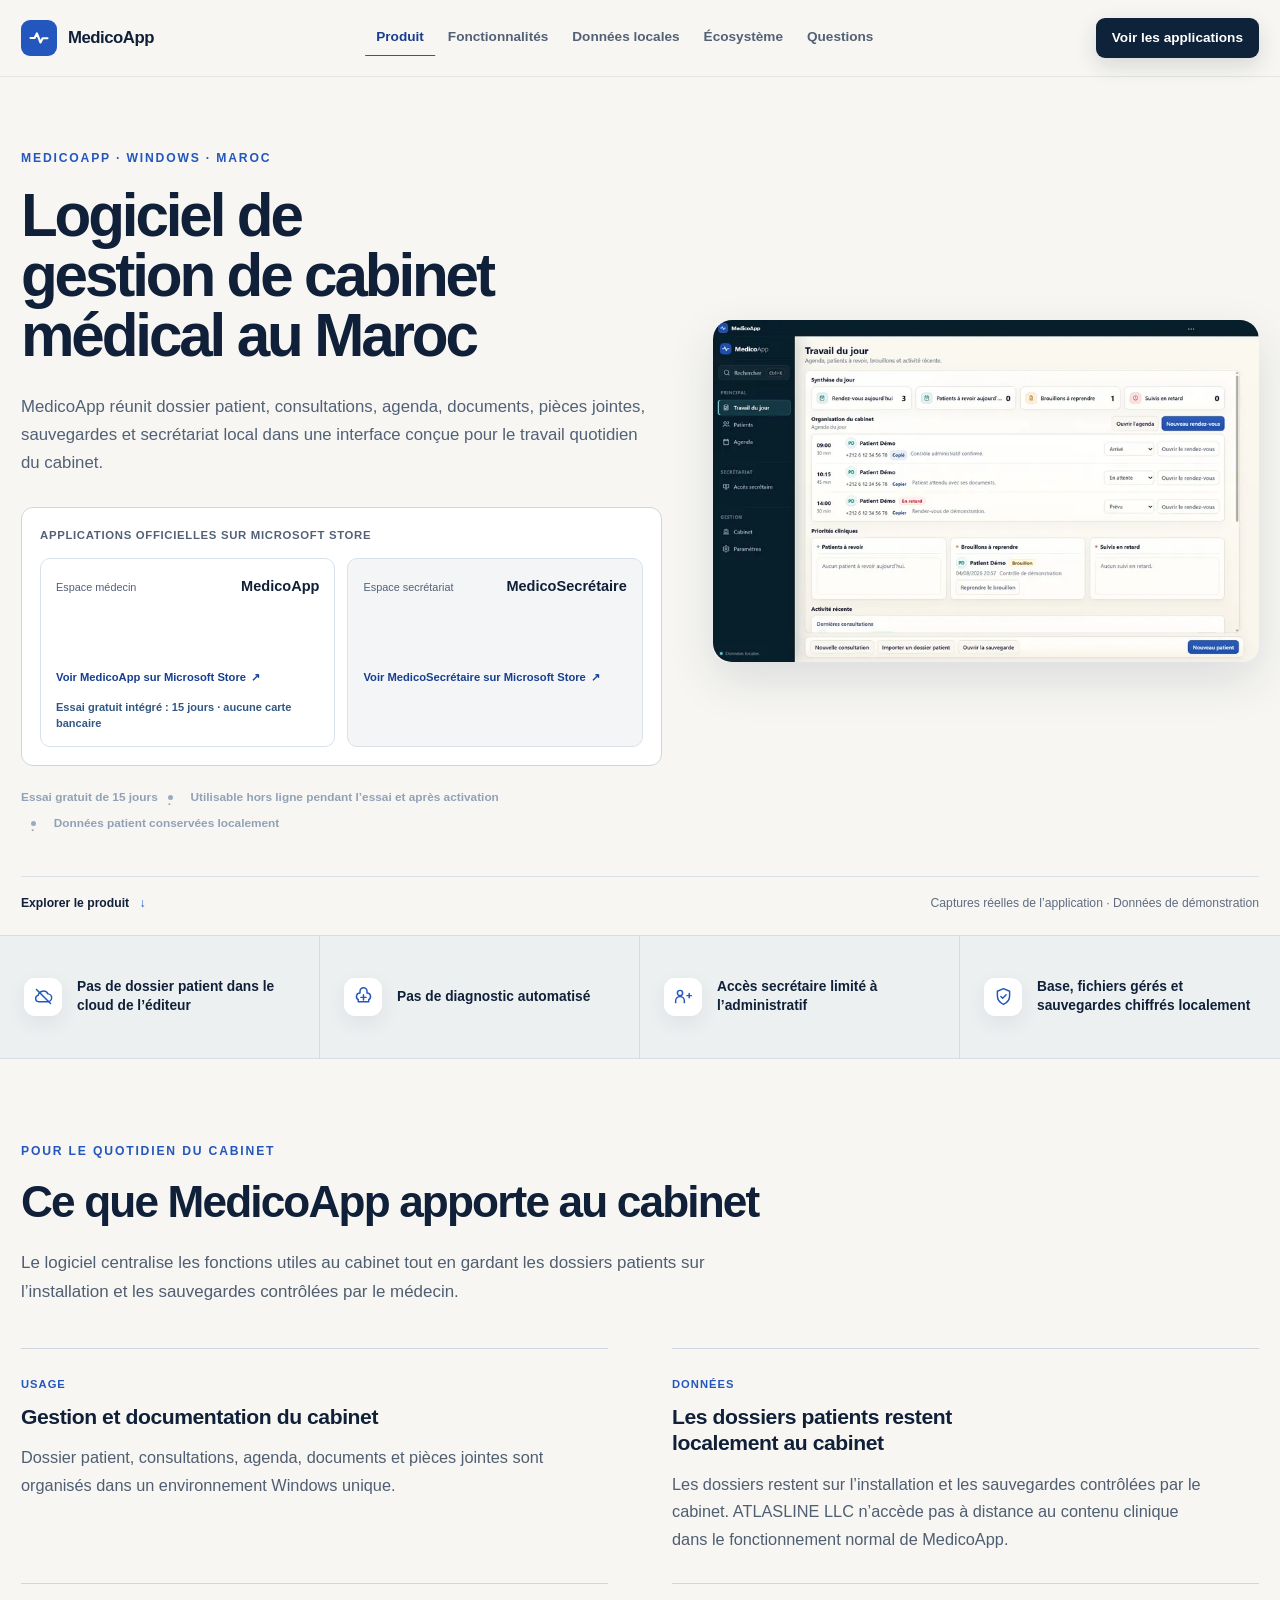
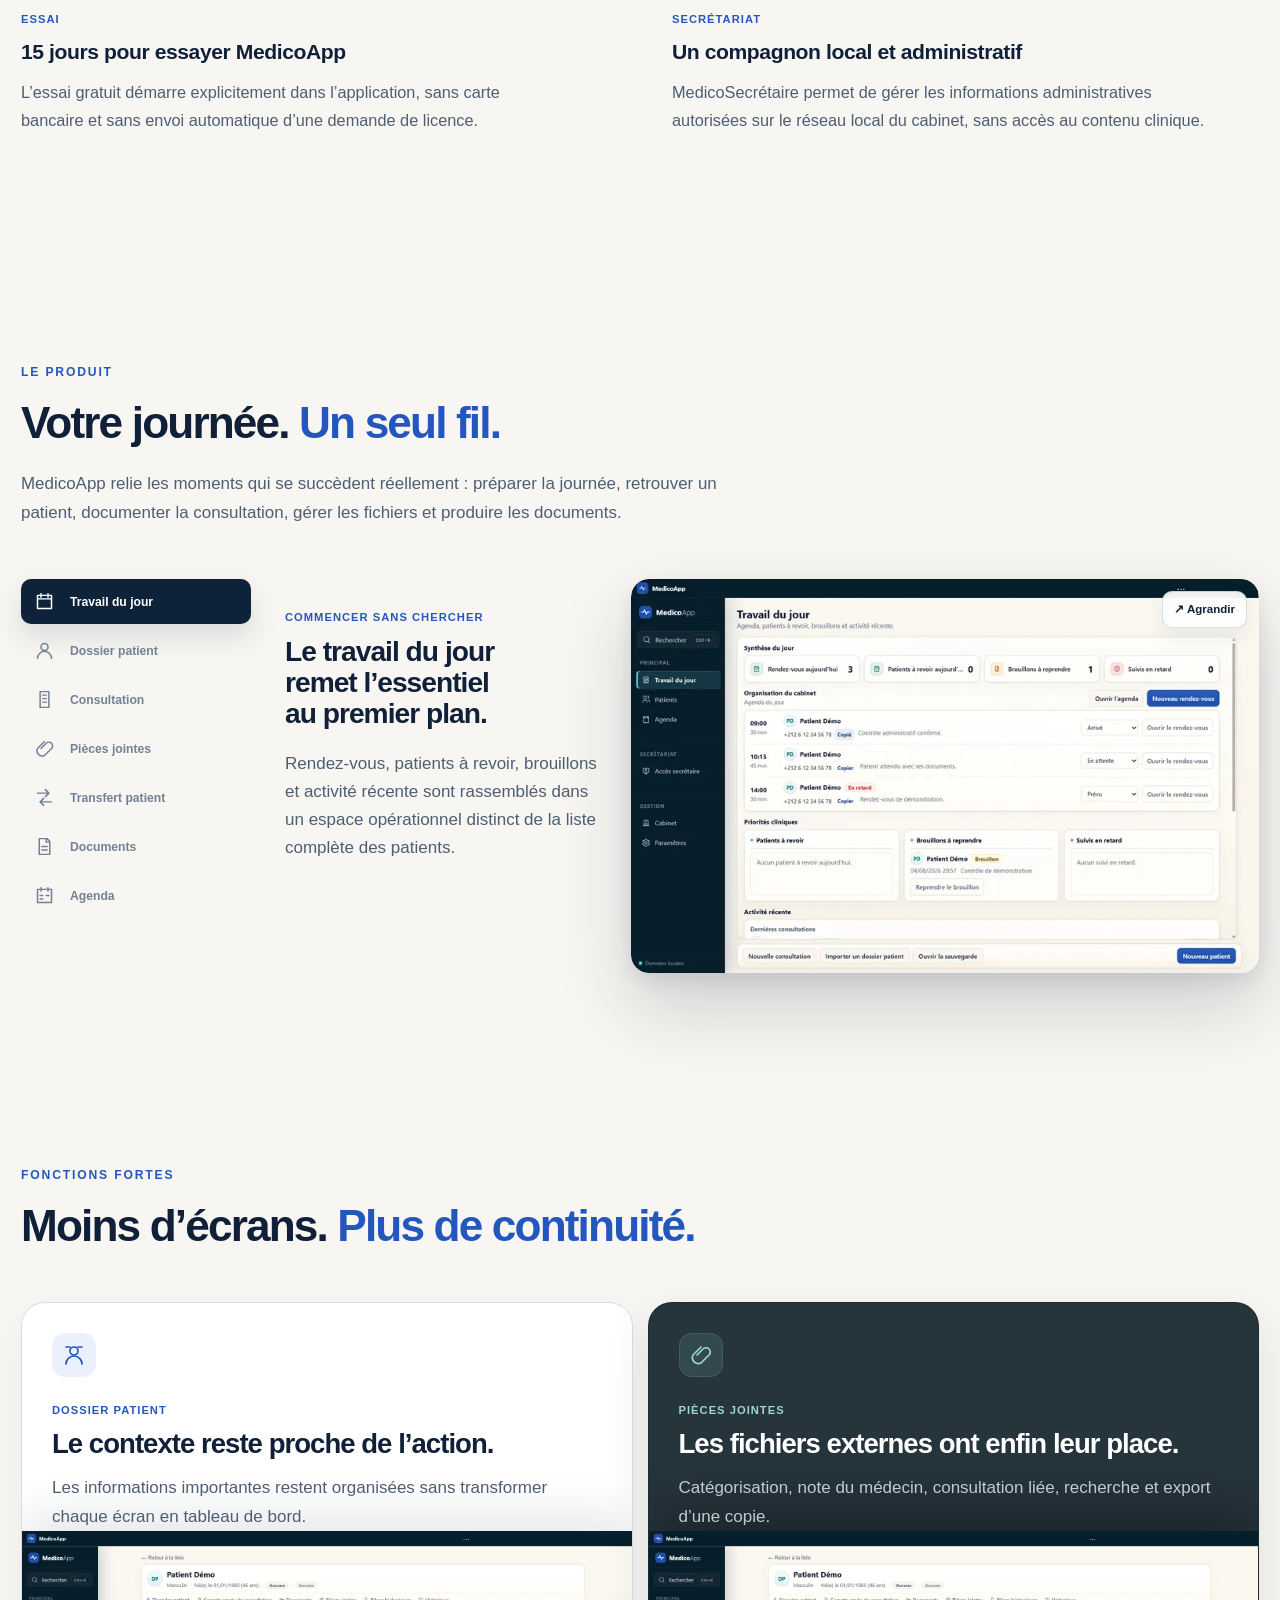
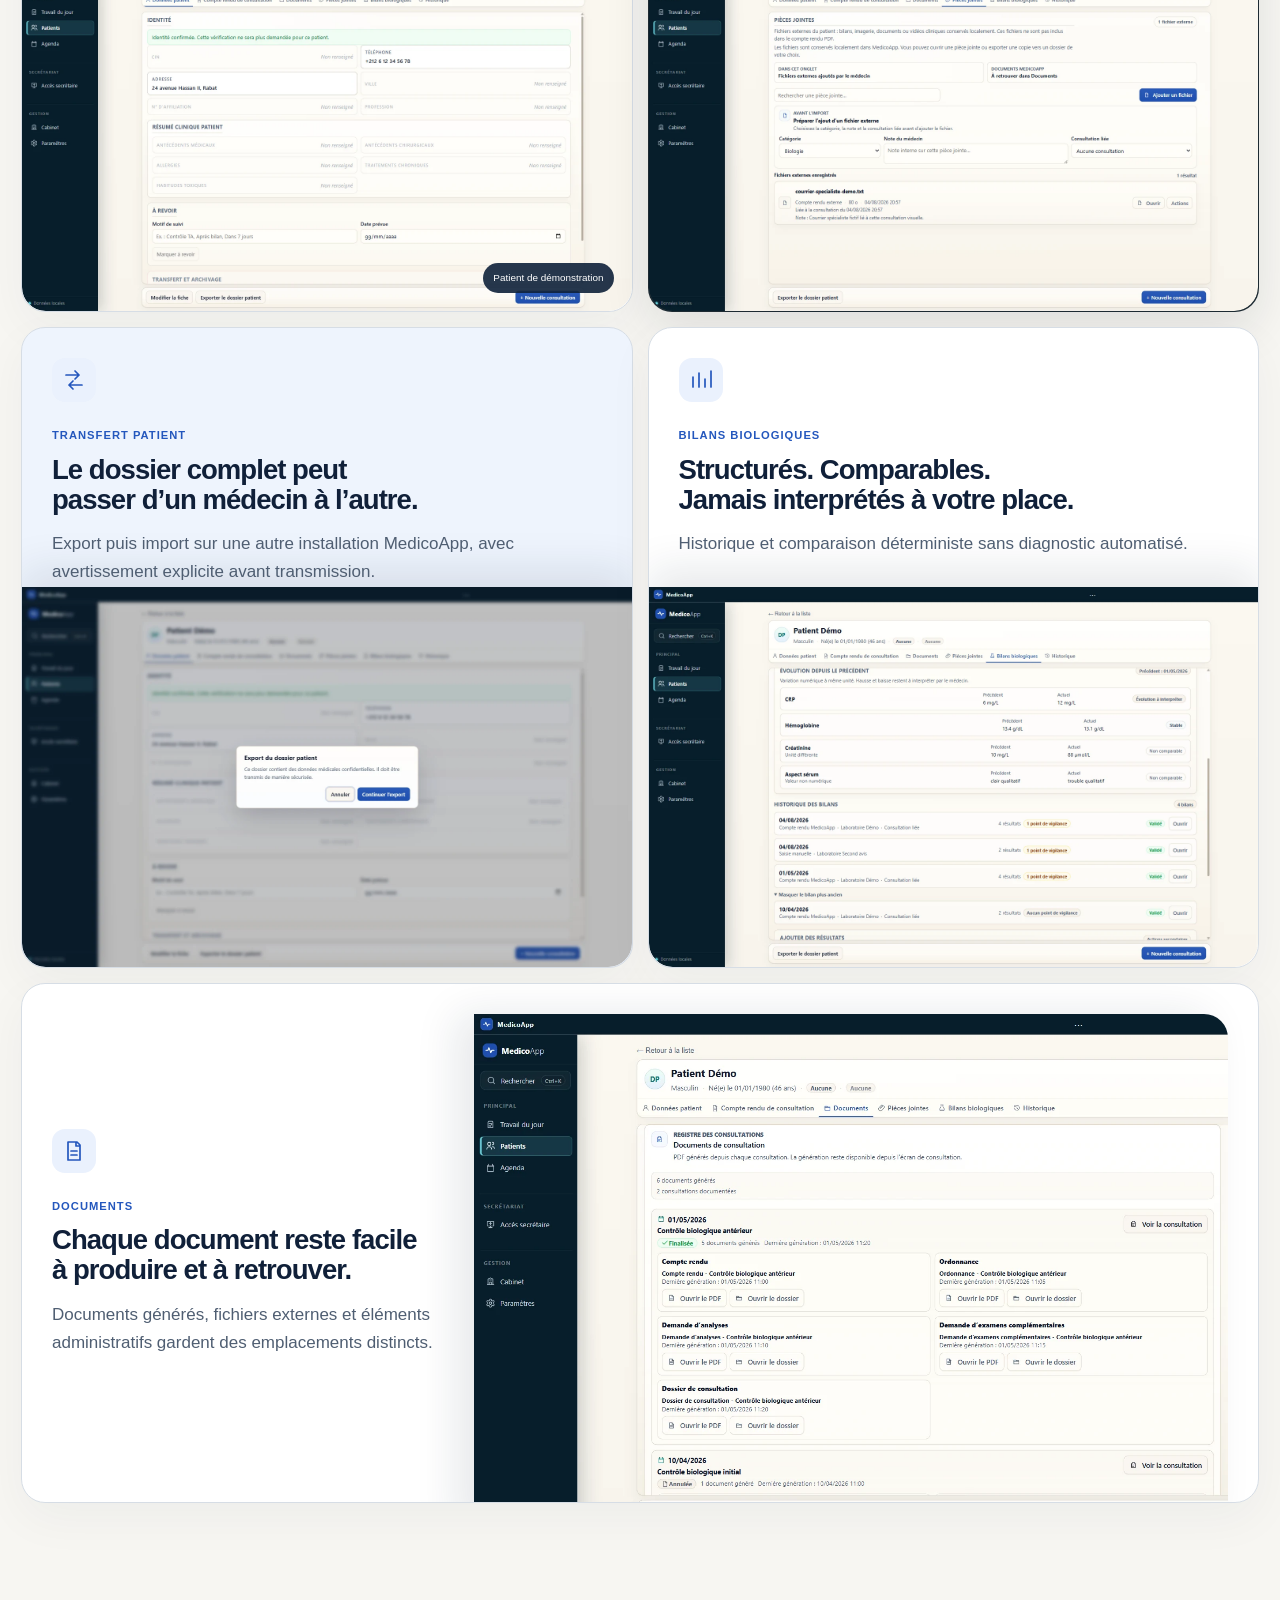
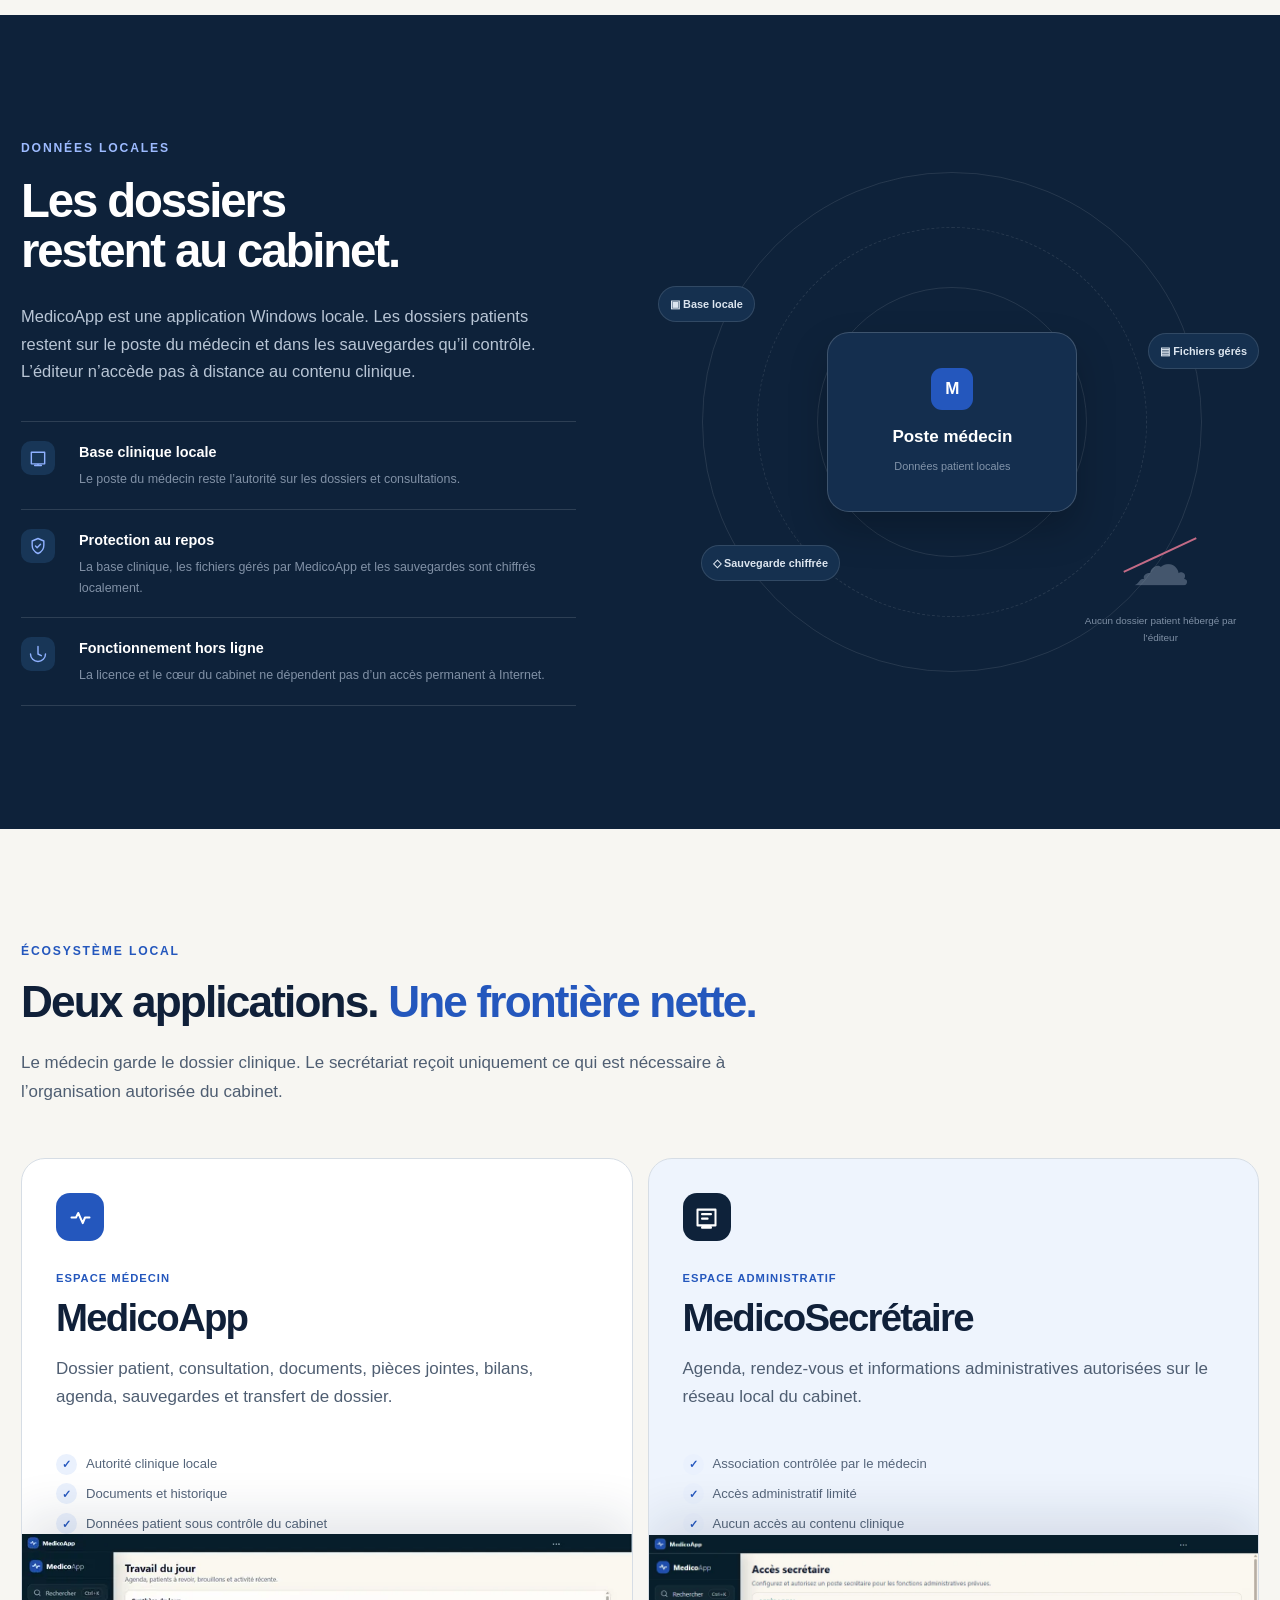
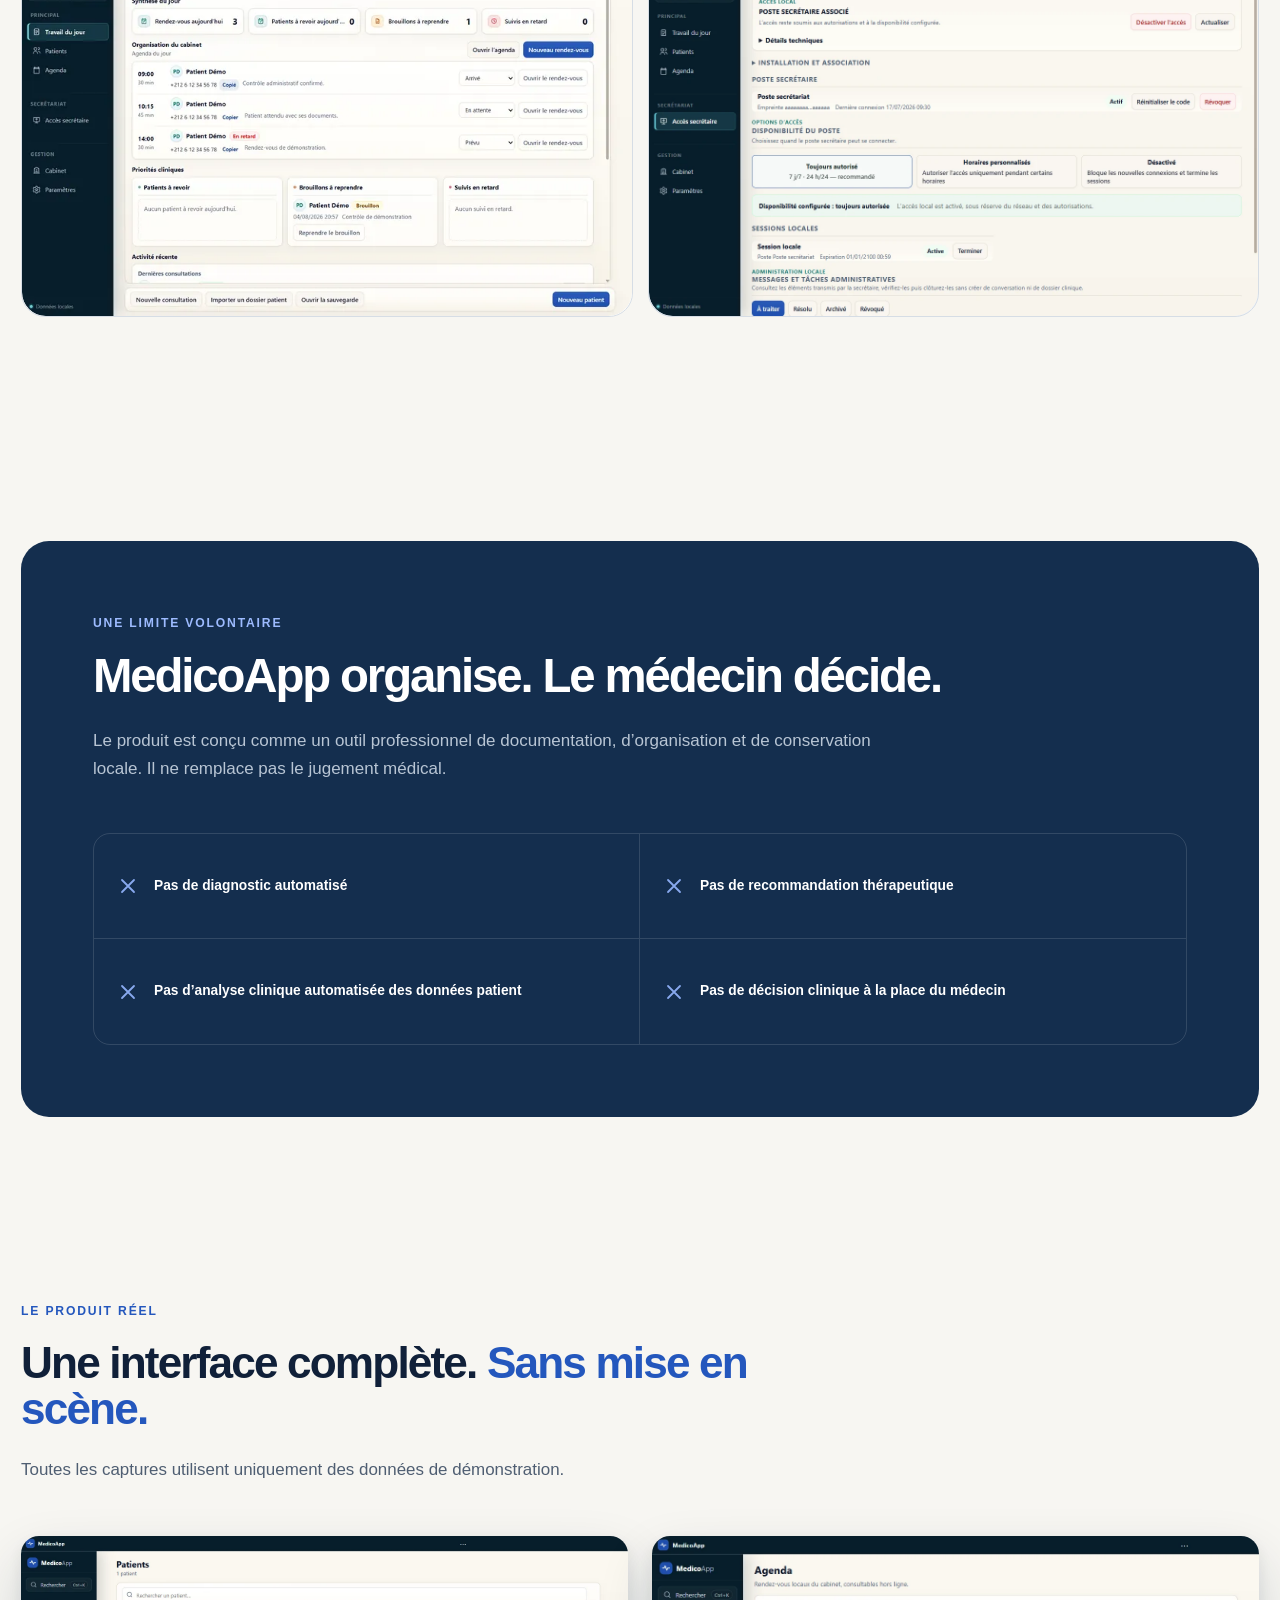
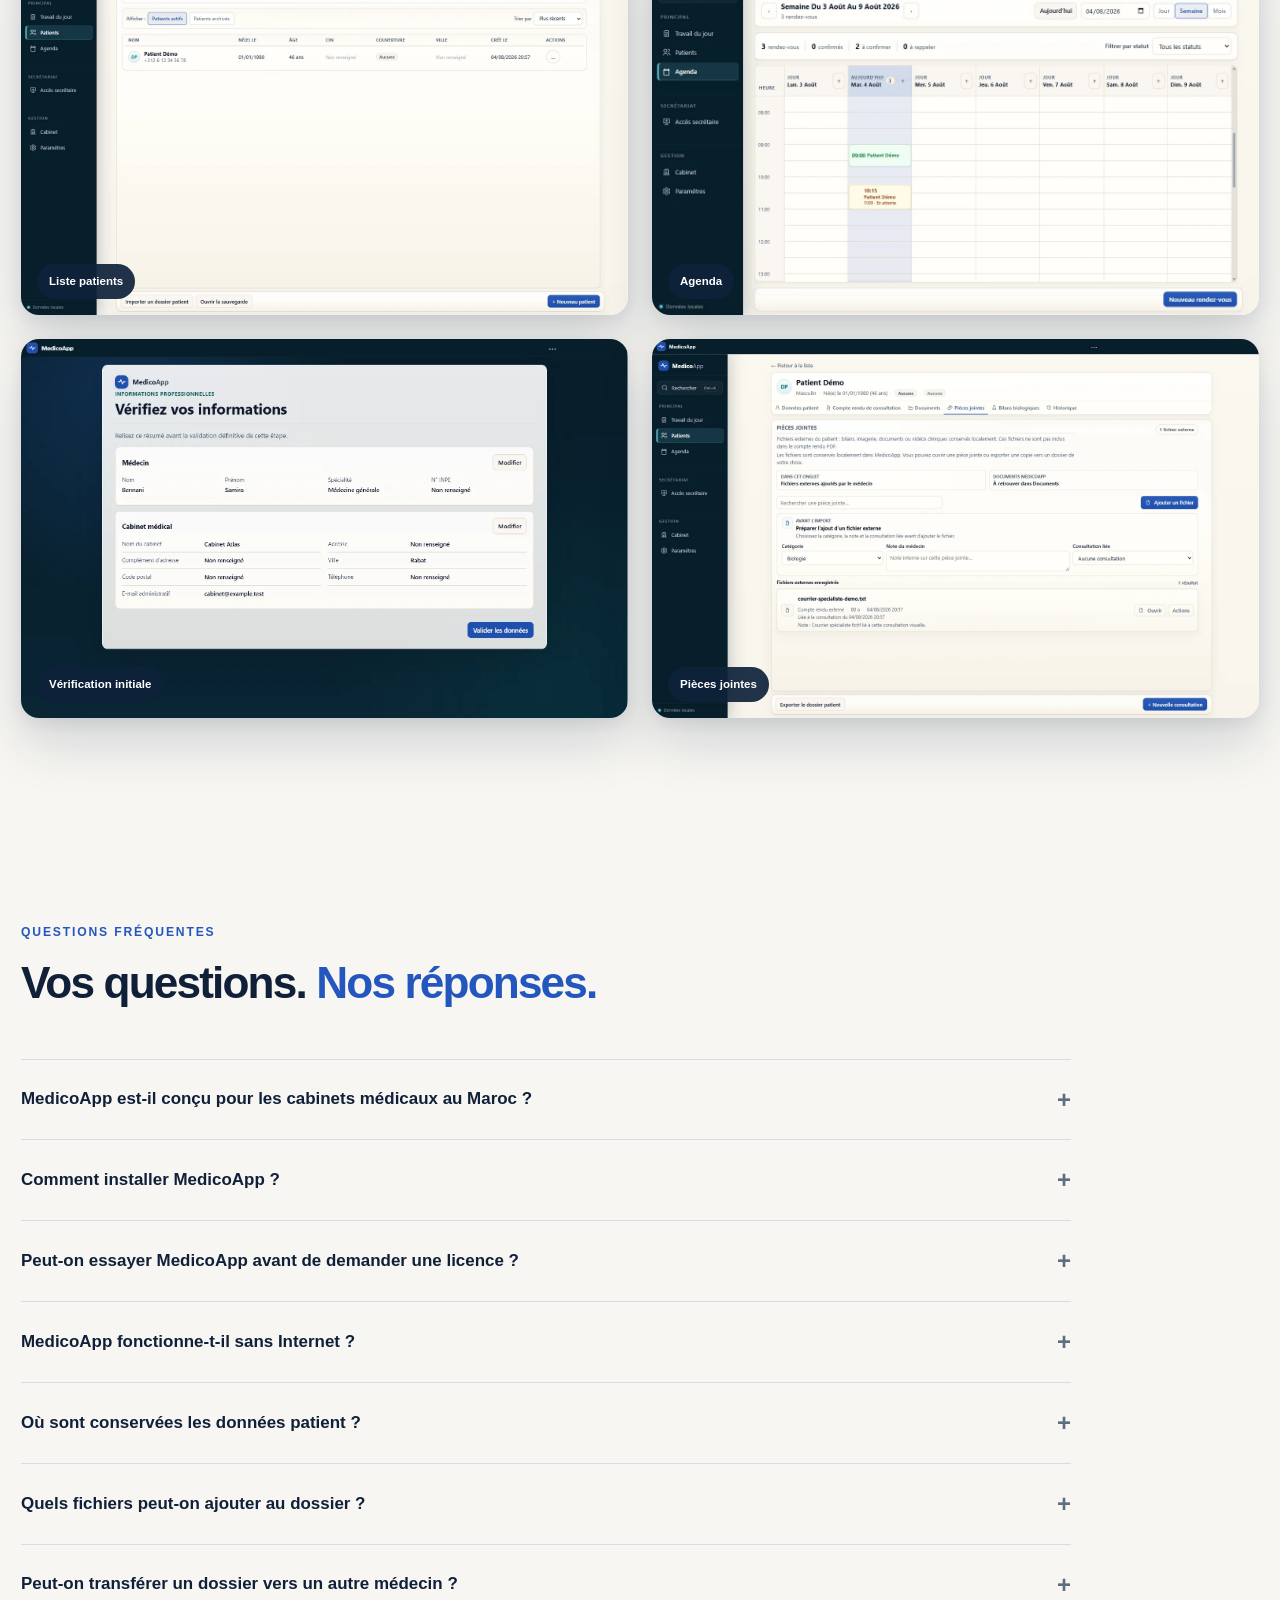
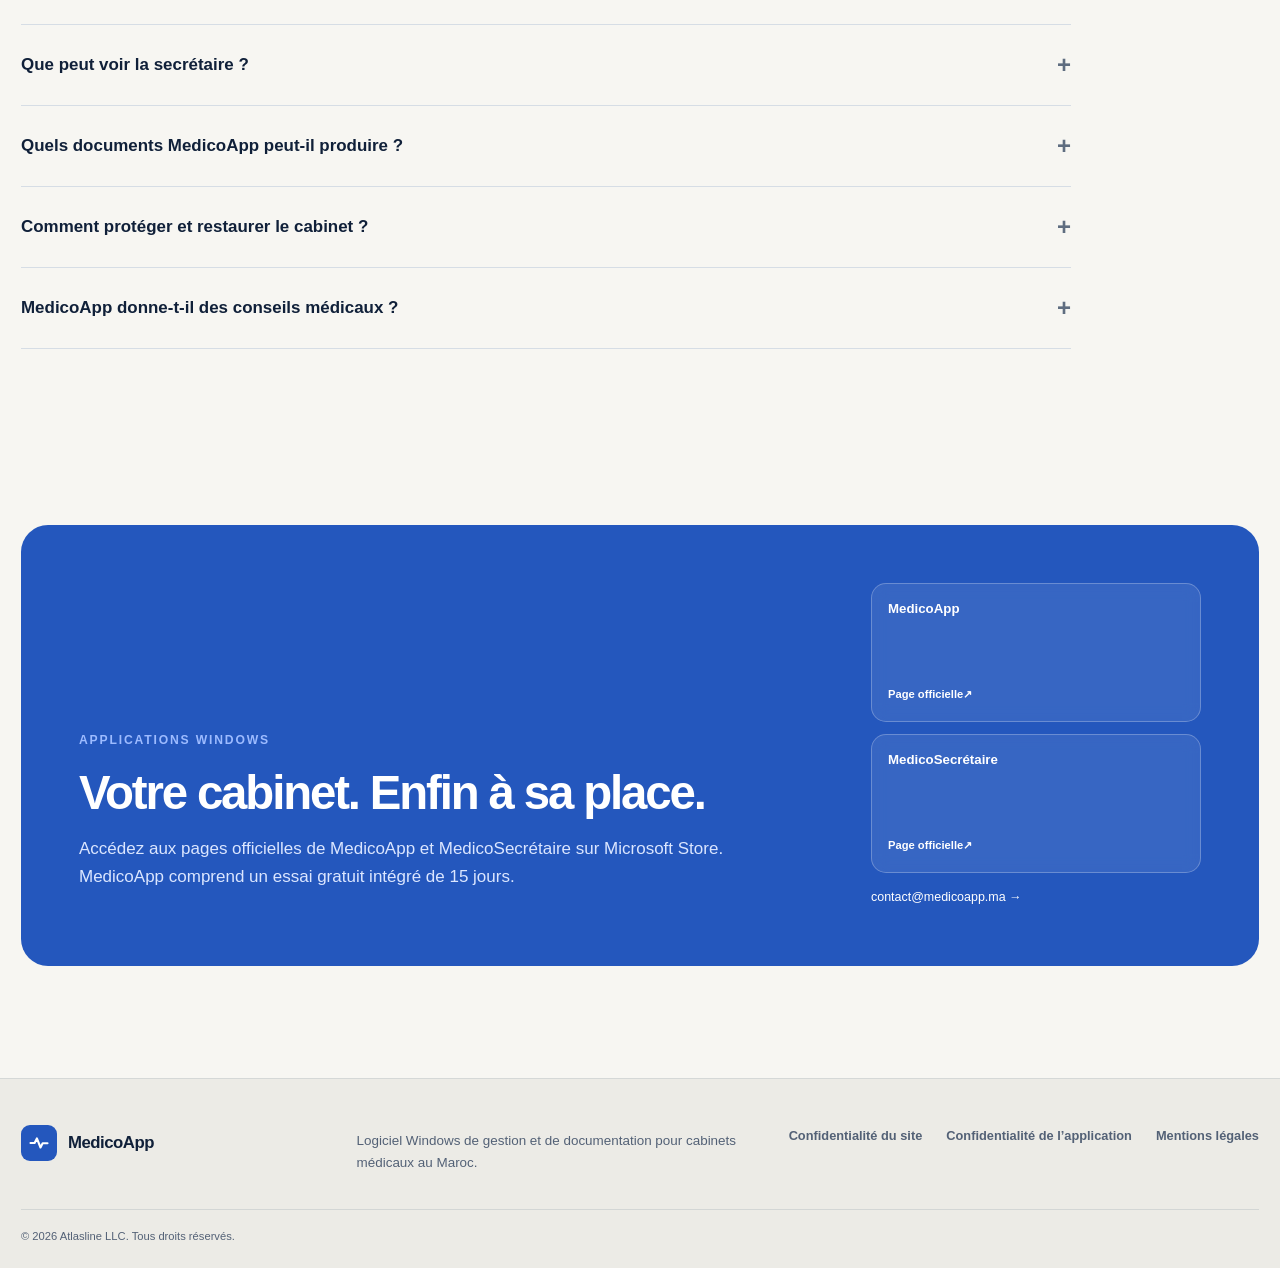
==== commit 93ba96db: "Add files via upload" ====
--- a/public/index.html
+++ b/public/index.html
@@ -41,14 +41,11 @@
 </header>
 <main id="contenu">
 <section aria-labelledby="hero-title" class="hero">
-<div aria-hidden="true" class="hero-grid-bg"></div>
-<div aria-hidden="true" class="hero-orb orb-one"></div>
-<div aria-hidden="true" class="hero-orb orb-two"></div>
 <div class="hero-shell">
 <div class="hero-copy reveal">
-<p class="eyebrow">Logiciel Windows pour cabinets médicaux au Maroc</p>
-<h1 id="hero-title"><span>Votre cabinet.</span><span>Votre rythme.</span><span class="accent">Vos données.</span></h1>
-<p class="hero-lead">MedicoApp est un logiciel Windows de gestion et de documentation pour cabinets médicaux au Maroc : dossier patient, consultation, documents, agenda et secrétariat local dans une interface claire, conçue pour le travail quotidien du cabinet.</p>
+<p class="eyebrow">MedicoApp · Windows · Maroc</p>
+<h1 id="hero-title">Logiciel de gestion de cabinet médical au Maroc</h1>
+<p class="hero-lead">MedicoApp réunit dossier patient, consultations, agenda, documents, pièces jointes, sauvegardes et secrétariat local dans une interface conçue pour le travail quotidien du cabinet.</p>
 <div aria-labelledby="store-title" class="store-launch" id="store">
 <p class="store-kicker" id="store-title">Applications officielles sur Microsoft Store</p>
 <div class="store-products">
@@ -83,9 +80,9 @@
 <article><span class="trust-icon"><svg viewbox="0 0 24 24"><path d="M12 3 5 6v5c0 4.6 2.8 8 7 10 4.2-2 7-5.4 7-10V6Z"></path><path d="M9 12l2 2 4-4"></path></svg></span><b>Base, fichiers gérés et sauvegardes chiffrés localement</b></article>
 </section><section aria-labelledby="medicoapp-maroc-title" class="seo-facts section" id="medicoapp-maroc">
 <div class="section-heading compact reveal">
-<p class="eyebrow">Cabinets médicaux au Maroc</p>
-<h2 id="medicoapp-maroc-title"><span>Logiciel de gestion de cabinet médical.</span><span class="accent">Conçu pour Windows et le travail local.</span></h2>
-<p>MedicoApp réunit dans une même application le dossier patient, les consultations, l’agenda, les documents, les pièces jointes, les sauvegardes et l’organisation avec le secrétariat. L’objectif est de garder le travail du cabinet lisible, local et sous le contrôle du médecin.</p>
+<p class="eyebrow">Pour le quotidien du cabinet</p>
+<h2 id="medicoapp-maroc-title">Ce que MedicoApp apporte au cabinet</h2>
+<p>Le logiciel centralise les fonctions utiles au cabinet tout en gardant les dossiers patients sur l’installation et les sauvegardes contrôlées par le médecin.</p>
 </div>
 <div class="facts-grid">
 <article class="fact-card reveal">
--- a/public/styles.css
+++ b/public/styles.css
@@ -1,16 +1,16 @@
 /* MedicoApp official website — V6.3 final layout and responsive closure */
 :root{--blue:#2457bd;--blue2:#173f8f;--blue3:#0f2f70;--ink:#102039;--navy:#0e223a;--navy2:#142e4e;--paper:#f5f3ee;--paper2:#fbfaf7;--white:#fff;--muted:#536176;--line:#d8e0e9;--soft:#eaf0fa;--mint:#88c7bd;--shadow:0 28px 80px rgba(15,35,62,.12);--shadow2:0 15px 45px rgba(15,35,62,.08);--max:1360px}
-*{box-sizing:border-box}html{scroll-behavior:smooth;scroll-padding-top:82px;background:var(--paper);overflow-x:hidden}body{margin:0;color:var(--ink);background:var(--paper);overflow-x:hidden;font-family:"Segoe UI Variable Text","Segoe UI",Arial,sans-serif;font-size:16px;line-height:1.62;-webkit-font-smoothing:antialiased;text-rendering:optimizeLegibility}img,svg{display:block;max-width:100%}a{color:inherit}button,input,select,textarea{font:inherit}button{color:inherit}::selection{background:#cbdafa}.sr-only{position:absolute!important;width:1px;height:1px;padding:0;margin:-1px;overflow:hidden;clip:rect(0,0,0,0);white-space:nowrap;border:0}.skip-link{position:fixed;left:14px;top:-80px;z-index:9999;padding:10px 14px;border-radius:10px;background:var(--navy);color:#fff;text-decoration:none}.skip-link:focus{top:14px}.page-progress{position:fixed;inset:0 0 auto;z-index:300;height:3px;pointer-events:none}.page-progress span{display:block;width:0;height:100%;background:linear-gradient(90deg,var(--blue),#80a9ff)}
+*{box-sizing:border-box}html{scroll-behavior:smooth;scroll-padding-top:82px;background:var(--paper);overflow-x:hidden}body{margin:0;color:var(--ink);background:var(--paper);overflow-x:hidden;font-family:"Segoe UI Variable Text","Segoe UI",Arial,sans-serif;font-size:16px;line-height:1.62;-webkit-font-smoothing:antialiased;text-rendering:optimizeLegibility}img,svg{display:block;max-width:100%}a{color:inherit}button,input,select,textarea{font:inherit}button{color:inherit}::selection{background:#cbdafa}.sr-only{position:absolute!important;width:1px;height:1px;padding:0;margin:-1px;overflow:hidden;clip:rect(0,0,0,0);white-space:nowrap;border:0}.skip-link{position:fixed;left:14px;top:-80px;z-index:9999;padding:10px 14px;border-radius:10px;background:var(--navy);color:#fff;text-decoration:none}.skip-link:focus{top:14px}.page-progress{position:fixed;inset:0 0 auto;z-index:300;height:3px;pointer-events:none}.page-progress span{display:block;width:0;height:100%;background:var(--blue)}
 .site-header{position:sticky;top:0;z-index:150;border-bottom:1px solid rgba(16,32,57,.08);background:color-mix(in srgb,var(--paper) 88%,transparent);backdrop-filter:blur(18px)}.nav-shell{width:min(calc(100% - 42px),var(--max));min-height:76px;margin:auto;display:grid;grid-template-columns:auto 1fr auto;align-items:center;gap:30px}.brand{display:inline-flex;align-items:center;gap:11px;text-decoration:none;width:max-content;font-weight:790;letter-spacing:-.03em;font-size:1.05rem}.brand-mark{width:36px;height:36px;display:grid;place-items:center;border-radius:11px;background:var(--blue);color:#fff;box-shadow:0 10px 26px rgba(36,87,189,.25)}.brand-mark svg{width:24px}.brand-mark path{fill:none;stroke:currentColor;stroke-width:4.2;stroke-linecap:round;stroke-linejoin:round}.main-nav{display:flex;justify-content:center;gap:2px}.main-nav a,.nav-cta{padding:9px 12px;border-radius:9px;text-decoration:none;font-size:.85rem;font-weight:690}.main-nav a{color:#526176}.main-nav a:hover{color:var(--ink);background:rgba(255,255,255,.65)}.nav-cta{background:var(--navy);color:#fff;padding-inline:16px}.nav-cta:hover{background:var(--blue2)}.nav-toggle{display:none}
 .section{width:min(calc(100% - 42px),var(--max));margin:auto;padding:112px 0}.eyebrow{margin:0 0 18px;color:var(--blue);font-size:.76rem;font-weight:820;letter-spacing:.15em;text-transform:uppercase}.eyebrow.light{color:#9dbbff}.accent{color:var(--blue)}h1,h2,h3,p{overflow-wrap:normal;word-break:normal}h1,h2,h3{font-family:"Segoe UI Variable Display","Segoe UI",Arial,sans-serif;text-wrap:balance}
-.hero{position:relative;min-height:calc(100vh - 76px);overflow:hidden;display:flex;flex-direction:column}.hero-grid-bg{position:absolute;inset:0;background-image:linear-gradient(rgba(30,69,125,.035) 1px,transparent 1px),linear-gradient(90deg,rgba(30,69,125,.035) 1px,transparent 1px);background-size:72px 72px;mask-image:linear-gradient(to bottom,black,transparent 82%)}.hero-orb{position:absolute;border-radius:50%;filter:blur(10px);pointer-events:none}.orb-one{width:620px;height:620px;right:-130px;top:0;background:radial-gradient(circle,rgba(55,102,206,.21),transparent 67%)}.orb-two{width:420px;height:420px;left:-200px;bottom:-80px;background:radial-gradient(circle,rgba(113,192,181,.15),transparent 68%)}.hero-shell{position:relative;z-index:2;width:min(calc(100% - 42px),var(--max));margin:auto;display:grid;grid-template-columns:minmax(520px,.92fr) minmax(560px,1.08fr);gap:58px;align-items:center;padding:72px 0 58px}.hero-copy h1{margin:0;font-size:clamp(4.7rem,7.1vw,8.2rem);line-height:.88;letter-spacing:-.072em;font-weight:800}.hero-copy h1 span{display:block;white-space:nowrap}.hero-lead{max-width:720px;margin:30px 0 0;color:#526176;font-size:clamp(1.03rem,1.45vw,1.2rem);line-height:1.72}.store-choices{display:grid;grid-template-columns:1fr 1fr;gap:11px;margin-top:32px;max-width:720px}.store-choice{min-height:76px;display:grid;grid-template-columns:35px 1fr auto;gap:12px;align-items:center;padding:12px 15px;border:1px solid #cbd5e1;border-radius:15px;background:#fff;color:var(--ink);text-decoration:none;box-shadow:0 12px 32px rgba(19,44,78,.07);transition:transform .18s ease,box-shadow .18s ease,border-color .18s ease}.store-choice:hover{transform:translateY(-3px);box-shadow:0 18px 38px rgba(19,44,78,.12);border-color:#b3c4dc}.store-choice.secondary{background:#eff4fc}.store-choice small{display:block;color:#536176;font-size:.68rem}.store-choice b{display:block;margin-top:2px;font-size:.88rem}.store-choice em{font-style:normal;color:var(--blue);font-size:1rem}.window-icon{width:29px;height:29px;display:grid;grid-template-columns:1fr 1fr;gap:2px}.window-icon i{display:block;background:var(--blue);border-radius:1px}.hero-meta{display:flex;flex-wrap:wrap;gap:9px 18px;margin-top:25px;color:#536176;font-size:.76rem;font-weight:650}.hero-meta span{display:inline-flex;align-items:center;gap:8px}.hero-meta span:before{content:"";width:5px;height:5px;border-radius:50%;background:#9aabc1}.hero-visual{position:relative;min-height:610px;display:flex;align-items:center;justify-content:center}.hero-screen-wrap{position:relative;z-index:3;width:100%;border:1px solid rgba(24,54,94,.15);border-radius:22px;background:#fff;box-shadow:0 40px 90px rgba(16,38,68,.2);overflow:hidden;transform:perspective(1500px) rotateY(-3deg) rotateX(1deg)}.hero-screen-wrap img{width:100%;height:auto}.floating-proof{position:absolute;z-index:5;display:flex;align-items:center;gap:10px;padding:12px 14px;border:1px solid #d5dfe9;border-radius:14px;background:rgba(255,255,255,.93);box-shadow:var(--shadow2);backdrop-filter:blur(10px)}.floating-proof svg{width:25px;height:25px;padding:5px;border-radius:8px;background:#eaf1fd}.floating-proof svg path{fill:none;stroke:var(--blue);stroke-width:1.8;stroke-linecap:round;stroke-linejoin:round}.floating-proof b{display:block;font-size:.76rem}.floating-proof span{display:block;color:#7a8799;font-size:.62rem}.proof-b{left:-22px;bottom:80px}.hero-bottom{position:relative;z-index:2;width:min(calc(100% - 42px),var(--max));margin:auto;padding:19px 0 28px;display:flex;justify-content:space-between;gap:25px;border-top:1px solid #dbe1e7;color:#6f7e92;font-size:.76rem}.hero-bottom a{color:var(--ink);font-weight:740;text-decoration:none}.hero-bottom a span{margin-left:7px;color:var(--blue)}.hero-bottom p{margin:0}
+.hero{position:relative;min-height:calc(100vh - 76px);overflow:hidden;display:flex;flex-direction:column}.hero-grid-bg{position:absolute;inset:0;background-image:none;background-size:72px 72px;mask-image:none}.hero-orb{position:absolute;border-radius:50%;filter:blur(10px);pointer-events:none}.orb-one{width:620px;height:620px;right:-130px;top:0;background:transparent}.orb-two{width:420px;height:420px;left:-200px;bottom:-80px;background:transparent}.hero-shell{position:relative;z-index:2;width:min(calc(100% - 42px),var(--max));margin:auto;display:grid;grid-template-columns:minmax(520px,.92fr) minmax(560px,1.08fr);gap:58px;align-items:center;padding:72px 0 58px}.hero-copy h1{margin:0;font-size:clamp(4.7rem,7.1vw,8.2rem);line-height:.88;letter-spacing:-.072em;font-weight:800}.hero-copy h1 span{display:block;white-space:nowrap}.hero-lead{max-width:720px;margin:30px 0 0;color:#526176;font-size:clamp(1.03rem,1.45vw,1.2rem);line-height:1.72}.store-choices{display:grid;grid-template-columns:1fr 1fr;gap:11px;margin-top:32px;max-width:720px}.store-choice{min-height:76px;display:grid;grid-template-columns:35px 1fr auto;gap:12px;align-items:center;padding:12px 15px;border:1px solid #cbd5e1;border-radius:15px;background:#fff;color:var(--ink);text-decoration:none;box-shadow:0 12px 32px rgba(19,44,78,.07);transition:transform .18s ease,box-shadow .18s ease,border-color .18s ease}.store-choice:hover{transform:translateY(-3px);box-shadow:0 18px 38px rgba(19,44,78,.12);border-color:#b3c4dc}.store-choice.secondary{background:#eff4fc}.store-choice small{display:block;color:#536176;font-size:.68rem}.store-choice b{display:block;margin-top:2px;font-size:.88rem}.store-choice em{font-style:normal;color:var(--blue);font-size:1rem}.window-icon{width:29px;height:29px;display:grid;grid-template-columns:1fr 1fr;gap:2px}.window-icon i{display:block;background:var(--blue);border-radius:1px}.hero-meta{display:flex;flex-wrap:wrap;gap:9px 18px;margin-top:25px;color:#536176;font-size:.76rem;font-weight:650}.hero-meta span{display:inline-flex;align-items:center;gap:8px}.hero-meta span:before{content:"";width:5px;height:5px;border-radius:50%;background:#9aabc1}.hero-visual{position:relative;min-height:610px;display:flex;align-items:center;justify-content:center}.hero-screen-wrap{position:relative;z-index:3;width:100%;border:1px solid rgba(24,54,94,.15);border-radius:22px;background:#fff;box-shadow:0 40px 90px rgba(16,38,68,.2);overflow:hidden;transform:perspective(1500px) rotateY(-3deg) rotateX(1deg)}.hero-screen-wrap img{width:100%;height:auto}.floating-proof{position:absolute;z-index:5;display:flex;align-items:center;gap:10px;padding:12px 14px;border:1px solid #d5dfe9;border-radius:14px;background:rgba(255,255,255,.93);box-shadow:var(--shadow2);backdrop-filter:blur(10px)}.floating-proof svg{width:25px;height:25px;padding:5px;border-radius:8px;background:#eaf1fd}.floating-proof svg path{fill:none;stroke:var(--blue);stroke-width:1.8;stroke-linecap:round;stroke-linejoin:round}.floating-proof b{display:block;font-size:.76rem}.floating-proof span{display:block;color:#7a8799;font-size:.62rem}.proof-b{left:-22px;bottom:80px}.hero-bottom{position:relative;z-index:2;width:min(calc(100% - 42px),var(--max));margin:auto;padding:19px 0 28px;display:flex;justify-content:space-between;gap:25px;border-top:1px solid #dbe1e7;color:#6f7e92;font-size:.76rem}.hero-bottom a{color:var(--ink);font-weight:740;text-decoration:none}.hero-bottom a span{margin-left:7px;color:var(--blue)}.hero-bottom p{margin:0}
 .trust-strip{display:grid;grid-template-columns:repeat(4,1fr);border-top:1px solid var(--line);border-bottom:1px solid var(--line);background:#edf0f1}.trust-strip article{min-height:122px;display:flex;align-items:center;gap:15px;padding:28px max(24px,calc((100vw - var(--max))/8));border-right:1px solid #d4dce4}.trust-strip article:last-child{border-right:0}.trust-icon{width:38px;height:38px;flex:none;display:grid;place-items:center;border-radius:11px;background:#fff;box-shadow:0 7px 20px rgba(16,40,70,.07)}.trust-icon svg{width:21px}.trust-icon path,.trust-icon circle{fill:none;stroke:var(--blue);stroke-width:1.7;stroke-linecap:round;stroke-linejoin:round}.trust-strip b{font-size:.86rem;line-height:1.35}
 .section-heading{max-width:960px;margin-bottom:66px}.section-heading.compact{max-width:860px}.section-heading h2{margin:0;font-size:clamp(3rem,5.6vw,6.1rem);line-height:.96;letter-spacing:-.062em;font-weight:790}.section-heading h2 span{display:block}.section-heading>p:last-child{max-width:790px;margin:25px 0 0;color:var(--muted);font-size:1.04rem}
 .experience-stage{display:grid;grid-template-columns:230px minmax(280px,.72fr) minmax(580px,1.45fr);gap:34px;align-items:start}.experience-nav{position:sticky;top:105px;display:flex;flex-direction:column;gap:4px}.experience-tab{display:grid;grid-template-columns:26px 1fr;gap:10px;align-items:center;padding:11px 12px;border:1px solid transparent;border-radius:10px;background:transparent;text-align:left;color:#738197;font-size:.76rem;font-weight:680;cursor:pointer}.experience-tab svg{width:21px}.experience-tab svg path,.experience-tab svg circle{fill:none;stroke:currentColor;stroke-width:1.7;stroke-linecap:round;stroke-linejoin:round}.experience-tab:hover{background:#fff;color:var(--ink)}.experience-tab.is-active{background:var(--navy);color:#fff;box-shadow:0 12px 28px rgba(15,35,61,.13)}.experience-copy{position:sticky;top:112px;min-height:330px;padding:29px 0}.experience-text{display:none}.experience-text.is-active{display:block;animation:copyIn .3s ease}.mini-label{margin:0 0 10px;color:var(--blue);font-size:.7rem;font-weight:780;letter-spacing:.09em;text-transform:uppercase}.experience-text h3{margin:0;font-size:clamp(1.9rem,3vw,3.25rem);line-height:1.05;letter-spacing:-.045em}.experience-text p:last-child{margin:20px 0 0;color:var(--muted)}.experience-screen{position:relative;min-height:530px;display:grid;place-items:center;border:1px solid #d4dde7;border-radius:22px;background:#fff;box-shadow:var(--shadow);overflow:hidden}.screen-image{display:none;width:100%;height:auto}.screen-image.is-active{display:block;animation:screenIn .35s ease}.screen-image.portrait{width:auto;max-height:760px;object-fit:contain}.zoom-button{position:absolute;z-index:4;right:14px;top:14px;padding:8px 11px;border:1px solid #d0d9e3;border-radius:10px;background:rgba(255,255,255,.93);font-size:.72rem;font-weight:720;cursor:pointer;box-shadow:0 8px 22px rgba(15,34,60,.08)}@keyframes copyIn{from{opacity:0;transform:translateY(8px)}}@keyframes screenIn{from{opacity:.3;transform:scale(.992)}}
 .bento-section{padding-top:80px}.bento-grid{display:grid;grid-template-columns:1fr 1fr;gap:15px}.bento-card{position:relative;min-height:510px;padding:30px;border:1px solid var(--line);border-radius:24px;background:#fff;overflow:hidden}.bento-card.bento-large{grid-row:span 2;min-height:1040px}.bento-card.bento-dark{background:var(--navy);color:#fff}.bento-card.bento-wide{grid-column:span 2;min-height:520px}.bento-icon{width:44px;height:44px;display:grid;place-items:center;margin-bottom:24px;border-radius:13px;background:#eaf1fd;color:var(--blue)}.bento-dark .bento-icon{background:#1b3c64;color:#8fb1ff}.bento-icon svg{width:24px}.bento-icon path,.bento-icon circle{fill:none;stroke:currentColor;stroke-width:1.7;stroke-linecap:round;stroke-linejoin:round}.bento-copy{position:relative;z-index:2;max-width:650px}.bento-copy h3{margin:0;font-size:clamp(1.75rem,3vw,3.1rem);line-height:1.04;letter-spacing:-.045em}.bento-copy p:last-child{margin:15px 0 0;color:var(--muted)}.bento-dark .bento-copy p:last-child{color:#b9c7d8}.bento-card img{position:absolute;left:28px;right:28px;bottom:0;width:calc(100% - 56px);height:auto;border:1px solid rgba(125,145,170,.28);border-bottom:0;border-radius:15px 15px 0 0;box-shadow:0 15px 45px rgba(15,35,62,.13)}.bento-large img{bottom:30px;border-bottom:1px solid rgba(125,145,170,.28);border-radius:15px}.bento-large figure{margin:0}.bento-large figcaption{position:absolute;right:45px;bottom:42px;padding:7px 10px;border-radius:999px;background:rgba(15,34,58,.9);color:#fff;font-size:.62rem}.transfer-card{background:#eef4fd}.transfer-card img{bottom:28px;border-bottom:1px solid #ced9e6;border-radius:15px}.bento-wide img{width:55%;left:auto;right:28px}.bento-wide .bento-copy{max-width:42%}
-.donnees-locales{background:var(--navy);color:#fff;overflow:hidden}.local-shell{display:grid;grid-template-columns:.95fr 1.05fr;gap:70px;align-items:center}.local-copy h2{margin:0;font-size:clamp(3rem,5.7vw,6.1rem);line-height:.94;letter-spacing:-.062em}.local-copy h2 span{display:block}.local-copy .lead{max-width:680px;margin:28px 0 0;color:#b8c5d5;font-size:1.03rem}.local-points{margin-top:36px;border-top:1px solid rgba(255,255,255,.13)}.local-points>div{display:grid;grid-template-columns:44px 1fr;gap:14px;padding:19px 0;border-bottom:1px solid rgba(255,255,255,.13)}.point-icon{width:34px;height:34px;display:grid;place-items:center;border-radius:10px;background:#183657;color:#8fb1ff}.point-icon svg{width:20px}.point-icon path{fill:none;stroke:currentColor;stroke-width:1.7;stroke-linecap:round;stroke-linejoin:round}.local-points b{display:block;font-size:.9rem}.local-points p{margin:4px 0 0;color:#8191a6;font-size:.78rem}.data-orbit{position:relative;min-height:590px;display:grid;place-items:center}.orbit-line{position:absolute;border:1px solid rgba(255,255,255,.1);border-radius:50%}.o1{width:500px;height:500px}.o2{width:390px;height:390px;border-style:dashed}.o3{width:270px;height:270px}.local-device{position:relative;z-index:3;width:250px;height:180px;display:flex;flex-direction:column;align-items:center;justify-content:center;border:1px solid rgba(255,255,255,.18);border-radius:22px;background:linear-gradient(145deg,#193759,#10253f);box-shadow:0 32px 70px rgba(0,0,0,.3)}.local-logo{width:42px;height:42px;display:grid;place-items:center;margin-bottom:13px;border-radius:11px;background:var(--blue);font-weight:800}.local-device small{margin-top:6px;color:#8294aa;font-size:.68rem}.orbit-tag{position:absolute;z-index:4;padding:8px 11px;border:1px solid rgba(255,255,255,.12);border-radius:999px;background:#15304f;color:#dce5ef;font-size:.68rem;font-weight:650}.t-db{left:2%;top:27%}.t-files{right:0;top:35%}.t-backup{left:9%;bottom:23%}.no-cloud{position:absolute;right:3%;bottom:12%;width:160px;text-align:center;color:#7f90a5}.no-cloud>span{font-size:3.6rem;opacity:.48}.no-cloud i{position:absolute;left:39px;top:36px;width:80px;height:2px;background:#c36b86;transform:rotate(-25deg)}.no-cloud small{display:block;font-size:.62rem}
+.donnees-locales{background:var(--navy);color:#fff;overflow:hidden}.local-shell{display:grid;grid-template-columns:.95fr 1.05fr;gap:70px;align-items:center}.local-copy h2{margin:0;font-size:clamp(3rem,5.7vw,6.1rem);line-height:.94;letter-spacing:-.062em}.local-copy h2 span{display:block}.local-copy .lead{max-width:680px;margin:28px 0 0;color:#b8c5d5;font-size:1.03rem}.local-points{margin-top:36px;border-top:1px solid rgba(255,255,255,.13)}.local-points>div{display:grid;grid-template-columns:44px 1fr;gap:14px;padding:19px 0;border-bottom:1px solid rgba(255,255,255,.13)}.point-icon{width:34px;height:34px;display:grid;place-items:center;border-radius:10px;background:#183657;color:#8fb1ff}.point-icon svg{width:20px}.point-icon path{fill:none;stroke:currentColor;stroke-width:1.7;stroke-linecap:round;stroke-linejoin:round}.local-points b{display:block;font-size:.9rem}.local-points p{margin:4px 0 0;color:#8191a6;font-size:.78rem}.data-orbit{position:relative;min-height:590px;display:grid;place-items:center}.orbit-line{position:absolute;border:1px solid rgba(255,255,255,.1);border-radius:50%}.o1{width:500px;height:500px}.o2{width:390px;height:390px;border-style:dashed}.o3{width:270px;height:270px}.local-device{position:relative;z-index:3;width:250px;height:180px;display:flex;flex-direction:column;align-items:center;justify-content:center;border:1px solid rgba(255,255,255,.18);border-radius:22px;background:#142e4e;box-shadow:0 32px 70px rgba(0,0,0,.3)}.local-logo{width:42px;height:42px;display:grid;place-items:center;margin-bottom:13px;border-radius:11px;background:var(--blue);font-weight:800}.local-device small{margin-top:6px;color:#8294aa;font-size:.68rem}.orbit-tag{position:absolute;z-index:4;padding:8px 11px;border:1px solid rgba(255,255,255,.12);border-radius:999px;background:#15304f;color:#dce5ef;font-size:.68rem;font-weight:650}.t-db{left:2%;top:27%}.t-files{right:0;top:35%}.t-backup{left:9%;bottom:23%}.no-cloud{position:absolute;right:3%;bottom:12%;width:160px;text-align:center;color:#7f90a5}.no-cloud>span{font-size:3.6rem;opacity:.48}.no-cloud i{position:absolute;left:39px;top:36px;width:80px;height:2px;background:#c36b86;transform:rotate(-25deg)}.no-cloud small{display:block;font-size:.62rem}
 .product-pair{display:grid;grid-template-columns:1fr 1fr;gap:15px}.product-card{position:relative;min-height:690px;padding:34px;border:1px solid var(--line);border-radius:24px;background:#fff;overflow:hidden}.product-card.secretary-product{background:#eef4fd}.product-symbol{width:48px;height:48px;display:grid;place-items:center;margin-bottom:28px;border-radius:14px;background:var(--blue);color:#fff}.secretary-symbol{background:var(--navy)}.product-symbol svg{width:27px}.product-symbol path{fill:none;stroke:currentColor;stroke-width:1.8;stroke-linecap:round;stroke-linejoin:round}.product-card h3{margin:0;font-size:clamp(2.3rem,4vw,4.3rem);line-height:1;letter-spacing:-.055em}.product-card>div>p:last-of-type{max-width:560px;color:var(--muted)}.product-card ul{list-style:none;padding:0;margin:25px 0 0;display:grid;gap:8px}.product-card li{display:flex;gap:9px;align-items:center;color:#55657a;font-size:.82rem}.product-card li:before{content:"✓";width:21px;height:21px;display:grid;place-items:center;border-radius:50%;background:#eaf1fd;color:var(--blue);font-size:.68rem;font-weight:800}.product-card img{position:absolute;left:34px;right:34px;bottom:0;width:calc(100% - 68px);border:1px solid #d8e1eb;border-bottom:0;border-radius:16px 16px 0 0;box-shadow:0 18px 45px rgba(15,35,62,.12)}
-.utility{width:100%;max-width:none;padding-left:max(21px,calc((100vw - var(--max))/2));padding-right:max(21px,calc((100vw - var(--max))/2))}.utility-panel{width:min(100%,var(--max));margin:auto;padding:72px;border-radius:28px;background:linear-gradient(135deg,#142f50,#0d2037 74%);color:#fff}.utility-panel h2{margin:0;font-size:clamp(3rem,5.8vw,6rem);line-height:.96;letter-spacing:-.062em}.utility-panel h2 span{display:block}.utility-panel>p:last-of-type{max-width:800px;margin:26px 0 0;color:#b8c5d4}.utility-grid{display:grid;grid-template-columns:1fr 1fr;margin-top:50px;border:1px solid rgba(255,255,255,.13);border-radius:17px;overflow:hidden}.utility-grid div{min-height:105px;display:flex;align-items:center;gap:14px;padding:22px;border-right:1px solid rgba(255,255,255,.13);border-bottom:1px solid rgba(255,255,255,.13)}.utility-grid div:nth-child(2n){border-right:0}.utility-grid div:nth-last-child(-n+2){border-bottom:0}.utility-grid svg{width:24px;color:#88a9ee}.utility-grid path{fill:none;stroke:currentColor;stroke-width:1.8;stroke-linecap:round}.utility-grid b{font-size:.86rem}
+.utility{width:100%;max-width:none;padding-left:max(21px,calc((100vw - var(--max))/2));padding-right:max(21px,calc((100vw - var(--max))/2))}.utility-panel{width:min(100%,var(--max));margin:auto;padding:72px;border-radius:28px;background:#142e4e;color:#fff}.utility-panel h2{margin:0;font-size:clamp(3rem,5.8vw,6rem);line-height:.96;letter-spacing:-.062em}.utility-panel h2 span{display:block}.utility-panel>p:last-of-type{max-width:800px;margin:26px 0 0;color:#b8c5d4}.utility-grid{display:grid;grid-template-columns:1fr 1fr;margin-top:50px;border:1px solid rgba(255,255,255,.13);border-radius:17px;overflow:hidden}.utility-grid div{min-height:105px;display:flex;align-items:center;gap:14px;padding:22px;border-right:1px solid rgba(255,255,255,.13);border-bottom:1px solid rgba(255,255,255,.13)}.utility-grid div:nth-child(2n){border-right:0}.utility-grid div:nth-last-child(-n+2){border-bottom:0}.utility-grid svg{width:24px;color:#88a9ee}.utility-grid path{fill:none;stroke:currentColor;stroke-width:1.8;stroke-linecap:round}.utility-grid b{font-size:.86rem}
 .use-cases{padding-top:90px}.role-grid{display:grid;grid-template-columns:repeat(3,1fr);gap:15px}.role-card{min-height:390px;padding:30px;border:1px solid var(--line);border-radius:22px;background:#fff}.role-avatar{width:70px;height:70px;display:grid;place-items:center;margin-bottom:28px;border-radius:22px;background:#edf2fb;color:var(--blue)}.role-avatar svg{width:55px;height:55px}.role-avatar path,.role-avatar circle{fill:none;stroke:currentColor;stroke-width:1.7;stroke-linecap:round;stroke-linejoin:round}.role-card h3{margin:0;font-size:1.75rem;line-height:1.12;letter-spacing:-.035em}.role-card>p:last-child{color:var(--muted)}
 .gallery{padding-top:80px}.gallery-grid{display:grid;grid-template-columns:repeat(2,1fr);gap:15px}.gallery-item{position:relative;min-height:360px;padding:0;border:1px solid var(--line);border-radius:21px;background:#fff;overflow:hidden;cursor:zoom-in;box-shadow:var(--shadow2)}.gallery-item img{width:100%;height:100%;object-fit:cover;object-position:top}.gallery-item span{position:absolute;left:18px;bottom:18px;padding:8px 12px;border-radius:999px;background:rgba(15,34,58,.92);color:#fff;font-size:.72rem;font-weight:740}
 .faq-list{max-width:1050px}.faq-item{border-top:1px solid var(--line)}.faq-item:last-child{border-bottom:1px solid var(--line)}.faq-item summary{list-style:none;cursor:pointer;display:flex;justify-content:space-between;align-items:center;gap:30px;padding:25px 0;font-size:1.05rem;font-weight:700}.faq-item summary::-webkit-details-marker{display:none}.faq-item summary span{font-size:1.5rem;color:#8c99aa;transition:transform .2s ease}.faq-item[open] summary span{transform:rotate(45deg)}.faq-item div{max-width:810px;padding:0 0 25px;color:var(--muted)}.faq-item div p{margin:0}
@@ -149,7 +149,7 @@
   position:absolute;
   inset:auto 0 -1px;
   height:1px;
-  background:linear-gradient(90deg,transparent,rgba(36,87,189,.22) 25%,rgba(36,87,189,.22) 75%,transparent);
+  background:rgba(36,87,189,.22);
   opacity:0;
   transition:opacity .24s ease;
 }
@@ -236,7 +236,7 @@
 
 /* A neutral graphite surround separates the website from MedicoApp's own navy UI. */
 .bento-card.bento-dark{
-  background:linear-gradient(145deg,var(--graphite),var(--graphite-deep));
+  background:var(--graphite);
   border-color:rgba(26,39,47,.72);
   box-shadow:0 18px 46px rgba(23,33,40,.10);
 }
@@ -405,7 +405,7 @@
   height:340px;
   left:-155px;
   bottom:-58px;
-  background:radial-gradient(circle,rgba(82,151,166,.09),transparent 69%);
+  background:transparent;
 }
 .store-launch{
   background:rgba(255,255,255,.94);
@@ -468,7 +468,7 @@
 }
 .site-header.is-over-dark::after{
   opacity:1;
-  background:linear-gradient(90deg,transparent,rgba(143,177,255,.42) 25%,rgba(143,177,255,.42) 75%,transparent);
+  background:rgba(143,177,255,.42);
 }
 .site-header.is-over-dark .brand{color:#fff}
 .site-header.is-over-dark .main-nav{
@@ -607,3 +607,258 @@
 .fact-card p:last-child{margin:16px 0 0;color:var(--muted);font-size:.93rem}
 @media(max-width:1120px){.facts-grid{grid-template-columns:1fr 1fr}}
 @media(max-width:640px){.seo-facts{padding-top:72px;padding-bottom:72px}.facts-grid{grid-template-columns:1fr}.fact-card{min-height:0;padding:22px}}
+
+/* V6.6 — editorial typography, flatter identity and readability closure.
+   SEO note: semantic H1/H2/H3 hierarchy is preserved; visual size is presentation only. */
+
+:root{
+  --paper:#f7f6f2;
+  --paper2:#fbfaf7;
+  --blue:#2457bd;
+  --blue2:#173f8f;
+  --ink:#102039;
+  --muted:#4f5e72;
+  --line:#d6dde5;
+  --max:1400px;
+}
+
+body{
+  font-size:17px;
+  line-height:1.66;
+}
+
+/* Flat visual language: remove decorative SaaS-style glows, orbs and gradients. */
+.page-progress span{background:var(--blue)}
+.hero-grid-bg,.hero-orb{display:none}
+.hero-screen-wrap{
+  transform:none;
+  border-radius:16px;
+  box-shadow:0 18px 48px rgba(16,38,68,.12);
+}
+.floating-proof{display:none}
+.brand-mark{
+  border-radius:9px;
+  background:var(--blue);
+  box-shadow:none;
+}
+.site-header{
+  background:rgba(247,246,242,.98);
+  -webkit-backdrop-filter:none;
+  backdrop-filter:none;
+  box-shadow:none;
+}
+.site-header::after{display:none}
+.site-header.is-scrolled{
+  background:#f7f6f2;
+  box-shadow:none;
+}
+.main-nav{
+  padding:0;
+  border:0;
+  border-radius:0;
+  background:transparent;
+  box-shadow:none;
+}
+.main-nav a{
+  border-radius:0;
+  padding:9px 11px 10px;
+}
+.main-nav a:hover{background:transparent}
+.main-nav a.is-active{
+  background:transparent;
+  box-shadow:none;
+}
+.main-nav a.is-active::after{
+  bottom:3px;
+  width:100%;
+  height:1px;
+  border-radius:0;
+}
+.store-launch{
+  border-radius:12px;
+  box-shadow:none;
+  -webkit-backdrop-filter:none;
+  backdrop-filter:none;
+}
+.store-product{
+  border-radius:10px;
+  box-shadow:none;
+}
+.store-product.secondary{background:#f4f5f6}
+.store-choice,.store-choice.secondary{box-shadow:none}
+.bento-card.bento-dark{background:var(--graphite)}
+.local-device{background:#142e4e;box-shadow:0 18px 38px rgba(0,0,0,.22)}
+.utility-panel{background:#142e4e}
+.final-cta-panel:after{display:none}
+
+/* Typographic scale: restrained, responsive, readable. */
+.hero-copy h1{
+  max-width:18ch;
+  font-size:clamp(3.55rem,4.7vw,5.45rem);
+  line-height:1.00;
+  letter-spacing:-.052em;
+  font-weight:780;
+}
+.hero-copy h1 span{display:inline;white-space:normal}
+.hero-lead{
+  max-width:68ch;
+  margin-top:26px;
+  font-size:clamp(1.05rem,1.15vw,1.18rem);
+  line-height:1.68;
+}
+
+.section-heading,
+.section-heading.compact{
+  max-width:1180px;
+  margin-bottom:52px;
+}
+.section-heading h2{
+  max-width:32ch;
+  font-size:clamp(2.35rem,3.45vw,4rem);
+  line-height:1.06;
+  letter-spacing:-.042em;
+  font-weight:760;
+  text-wrap:wrap;
+}
+.section-heading h2 span{display:inline}
+.section-heading h2 span + span::before{content:" "}
+.section-heading>p:last-child{
+  max-width:75ch;
+  margin-top:22px;
+  font-size:1.06rem;
+  line-height:1.72;
+}
+
+.experience-text h3{
+  font-size:clamp(1.65rem,2.2vw,2.55rem);
+  line-height:1.1;
+  letter-spacing:-.035em;
+}
+.bento-copy h3{
+  font-size:clamp(1.55rem,2.15vw,2.45rem);
+  line-height:1.1;
+  letter-spacing:-.035em;
+}
+.product-card h3{
+  font-size:clamp(2rem,3vw,3.2rem);
+  line-height:1.04;
+  letter-spacing:-.045em;
+}
+.role-card h3{font-size:1.55rem}
+.faq-item summary{font-size:1.06rem}
+
+/* Use page width for composition, not excessively long reading lines. */
+.seo-facts{
+  padding-top:82px;
+  padding-bottom:86px;
+}
+.seo-facts .section-heading{margin-bottom:42px}
+.facts-grid{
+  display:grid;
+  grid-template-columns:1fr 1fr;
+  column-gap:64px;
+  row-gap:0;
+}
+.fact-card{
+  min-height:0;
+  padding:26px 0 30px;
+  border:0;
+  border-top:1px solid #cfd6de;
+  border-radius:0;
+  background:transparent;
+  box-shadow:none;
+}
+.fact-card h3{
+  max-width:34ch;
+  margin:0;
+  font-size:clamp(1.32rem,1.55vw,1.58rem);
+  line-height:1.26;
+  letter-spacing:-.02em;
+}
+.fact-card p:last-child{
+  max-width:60ch;
+  margin:14px 0 0;
+  color:var(--muted);
+  font-size:1.02rem;
+  line-height:1.68;
+}
+
+/* Dark sections keep contrast but use the same restrained heading scale. */
+.local-copy h2,
+.utility-panel h2,
+.final-cta h2{
+  font-size:clamp(2.45rem,3.7vw,4.15rem);
+  line-height:1.05;
+  letter-spacing:-.045em;
+}
+.local-copy h2 span,
+.utility-panel h2 span,
+.final-cta h2 span{display:inline}
+.local-copy h2 span + span::before,
+.utility-panel h2 span + span::before,
+.final-cta h2 span + span::before{content:" "}
+
+/* Legal pages: editorial reading measure; no giant title treatment. */
+.legal-shell{
+  width:min(calc(100% - 42px),980px);
+  padding-top:72px;
+}
+.legal-shell .brand{margin-bottom:54px}
+.legal-shell h1{
+  max-width:none;
+  font-size:clamp(2.45rem,3.8vw,3.6rem);
+  line-height:1.04;
+  letter-spacing:-.045em;
+  font-weight:760;
+  text-wrap:wrap;
+}
+.legal-shell h2{
+  margin:42px 0 12px;
+  font-size:clamp(1.45rem,2vw,1.75rem);
+  line-height:1.2;
+  letter-spacing:-.025em;
+}
+.legal-shell p,
+.legal-shell li{
+  max-width:78ch;
+  color:#4f5e72;
+  font-size:1.03rem;
+  line-height:1.72;
+}
+.legal-note{
+  max-width:78ch;
+  margin-top:26px;
+  padding:18px 20px;
+  border-radius:10px;
+  background:#fff;
+  box-shadow:none;
+}
+
+/* Smaller screens: preserve hierarchy without oversized display type. */
+@media(max-width:1120px){
+  .section-heading h2{max-width:24ch}
+  .facts-grid{column-gap:40px}
+}
+@media(max-width:780px){
+  body{font-size:16px}
+  .hero-copy h1{
+    max-width:none;
+    font-size:clamp(2.65rem,10.5vw,3.55rem);
+    line-height:1.02;
+  }
+  .section-heading h2{
+    max-width:none;
+    font-size:clamp(2.05rem,8.7vw,3rem);
+    line-height:1.08;
+  }
+  .facts-grid{grid-template-columns:1fr}
+  .fact-card{padding:22px 0 25px}
+  .local-copy h2,.utility-panel h2,.final-cta h2{
+    font-size:clamp(2.15rem,9vw,3.1rem);
+  }
+  .legal-shell{width:min(calc(100% - 30px),980px);padding-top:52px}
+  .legal-shell .brand{margin-bottom:42px}
+  .legal-shell h1{font-size:clamp(2.25rem,10vw,3.15rem)}
+  .legal-shell h2{font-size:1.42rem}
+  .legal-shell p,.legal-shell li{font-size:1rem}
+}
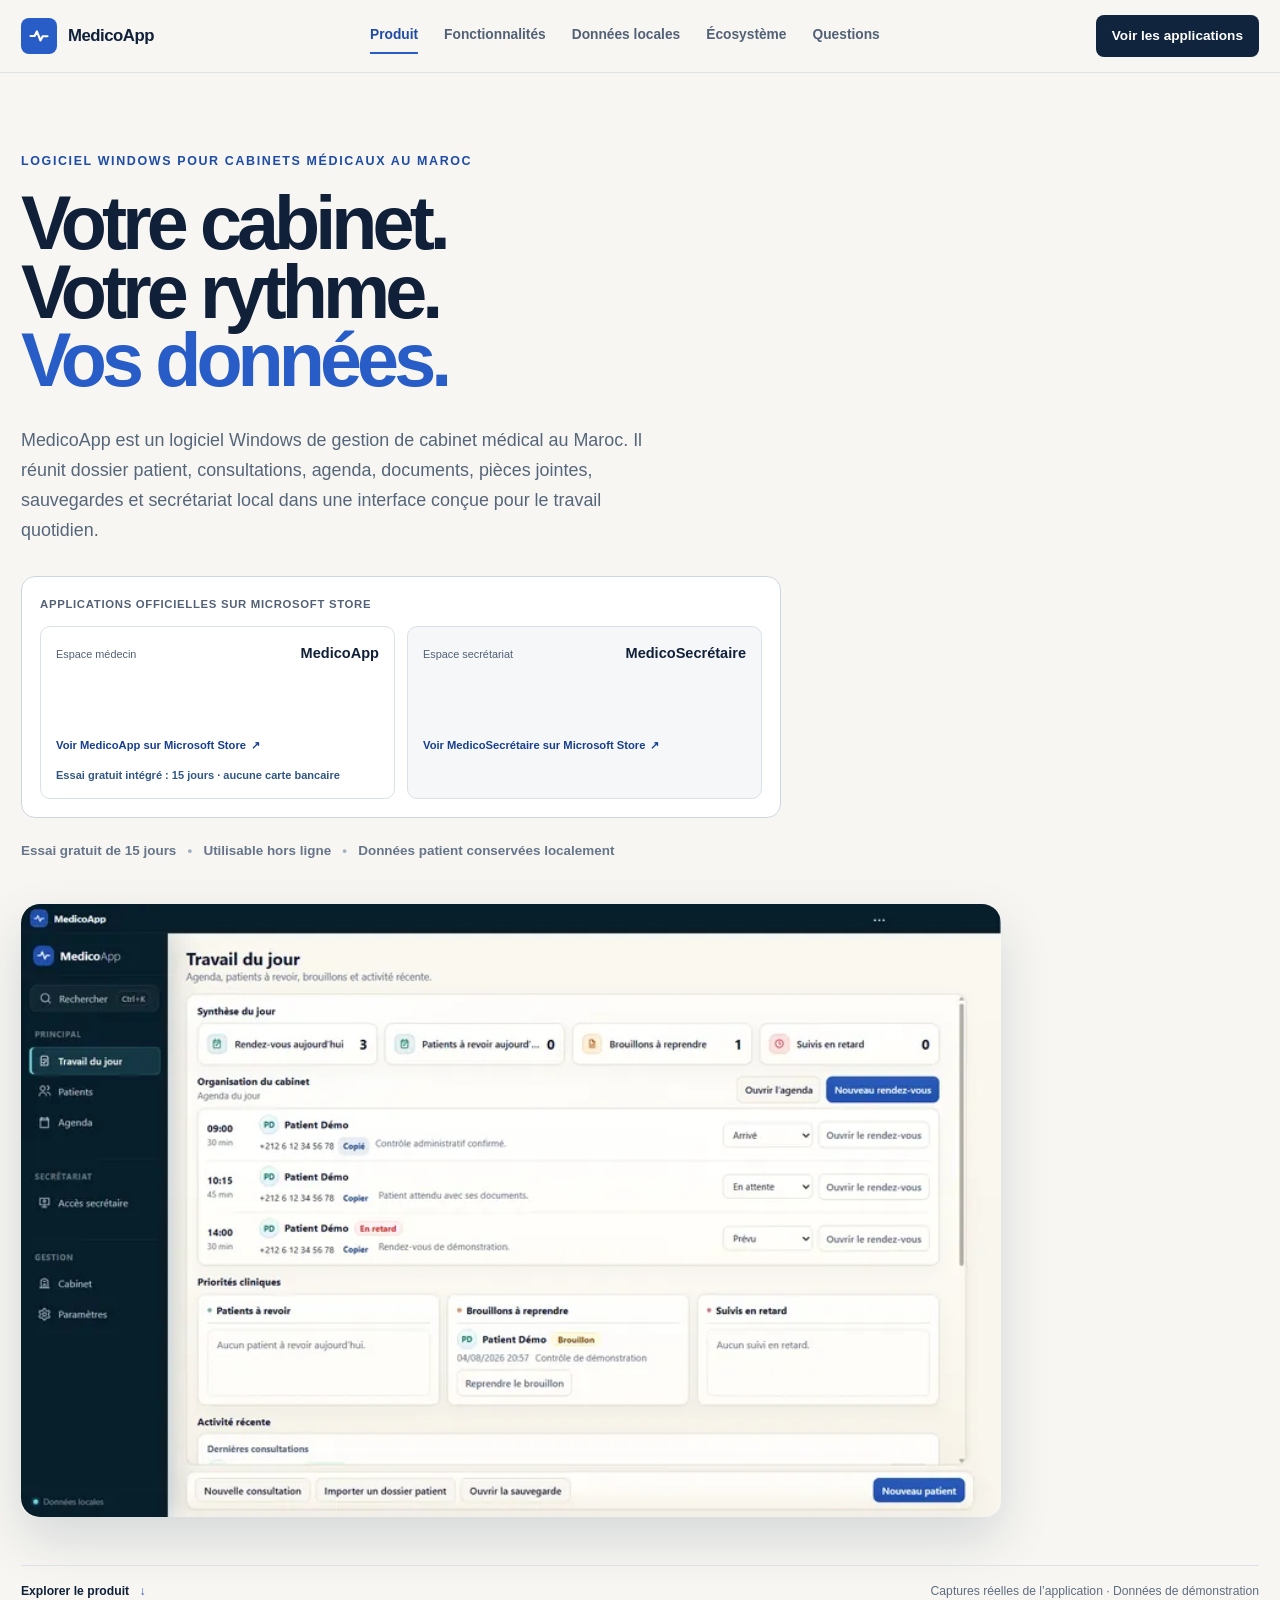
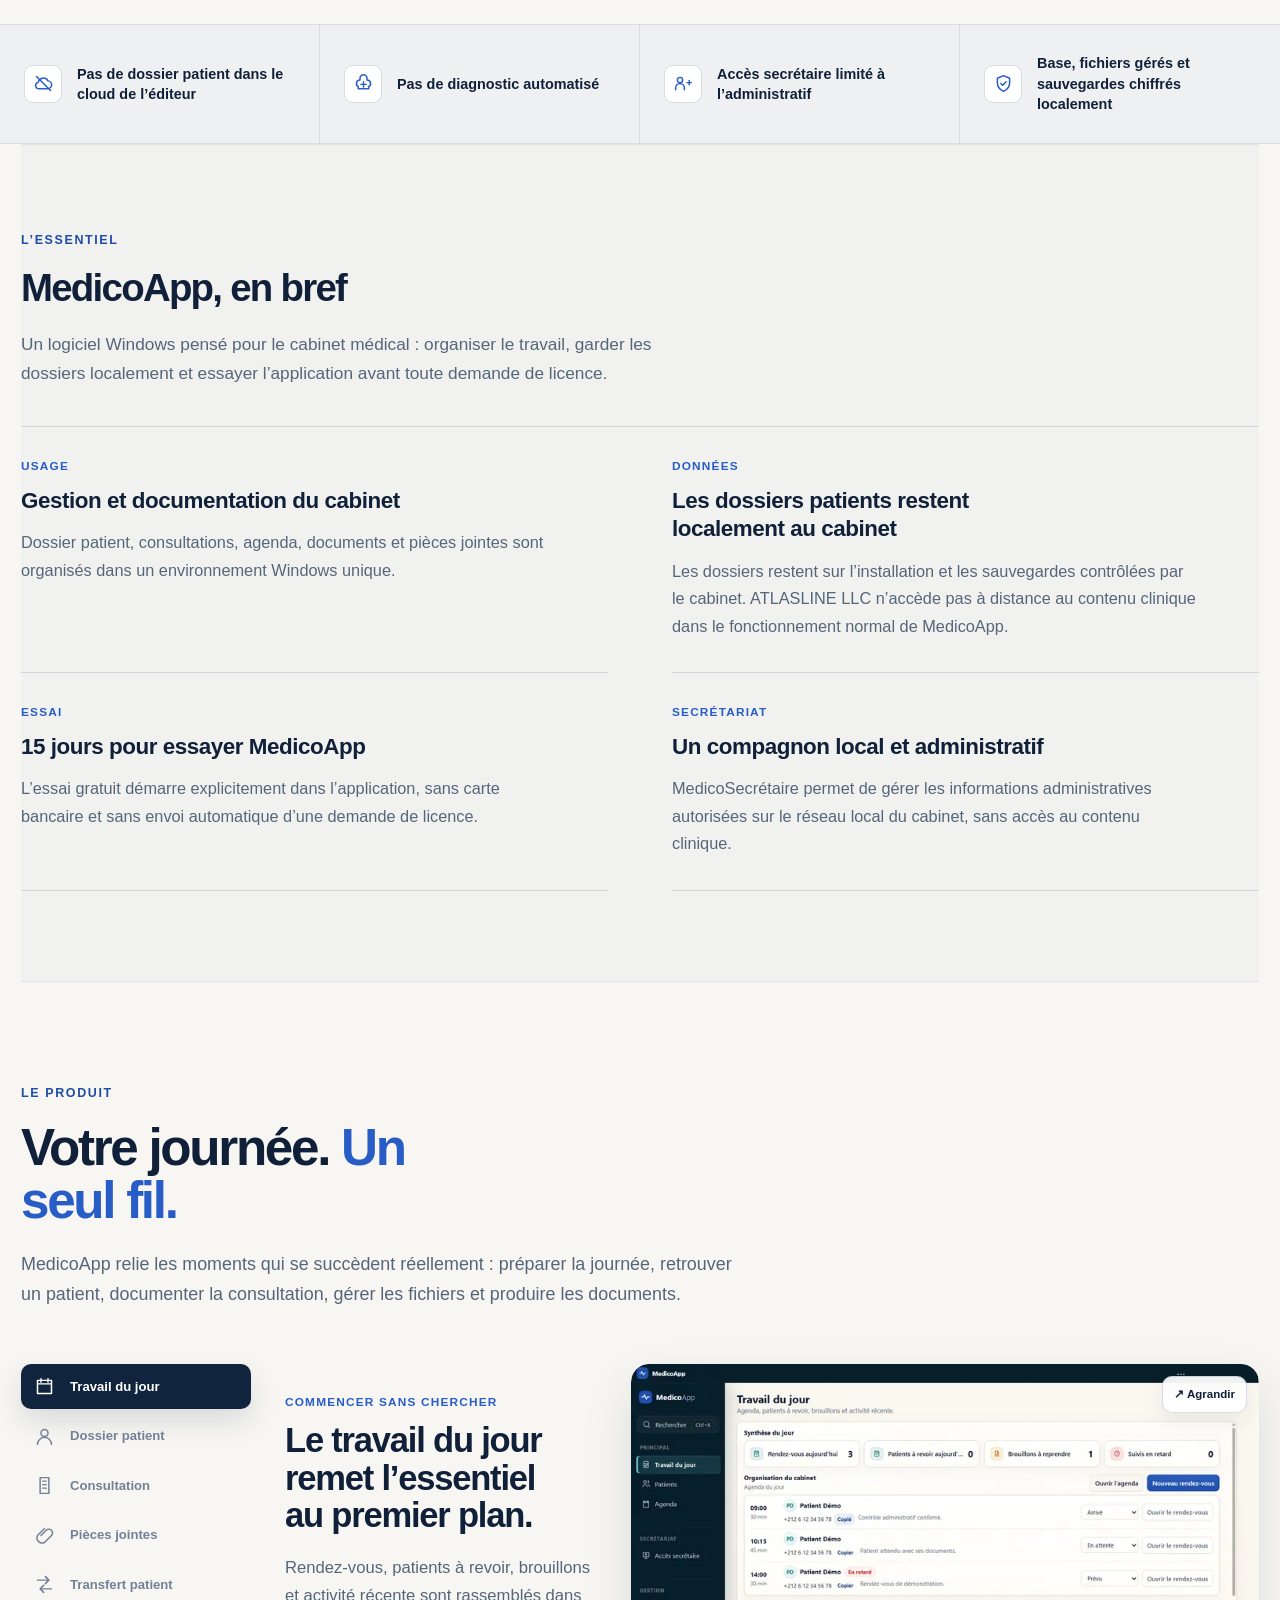
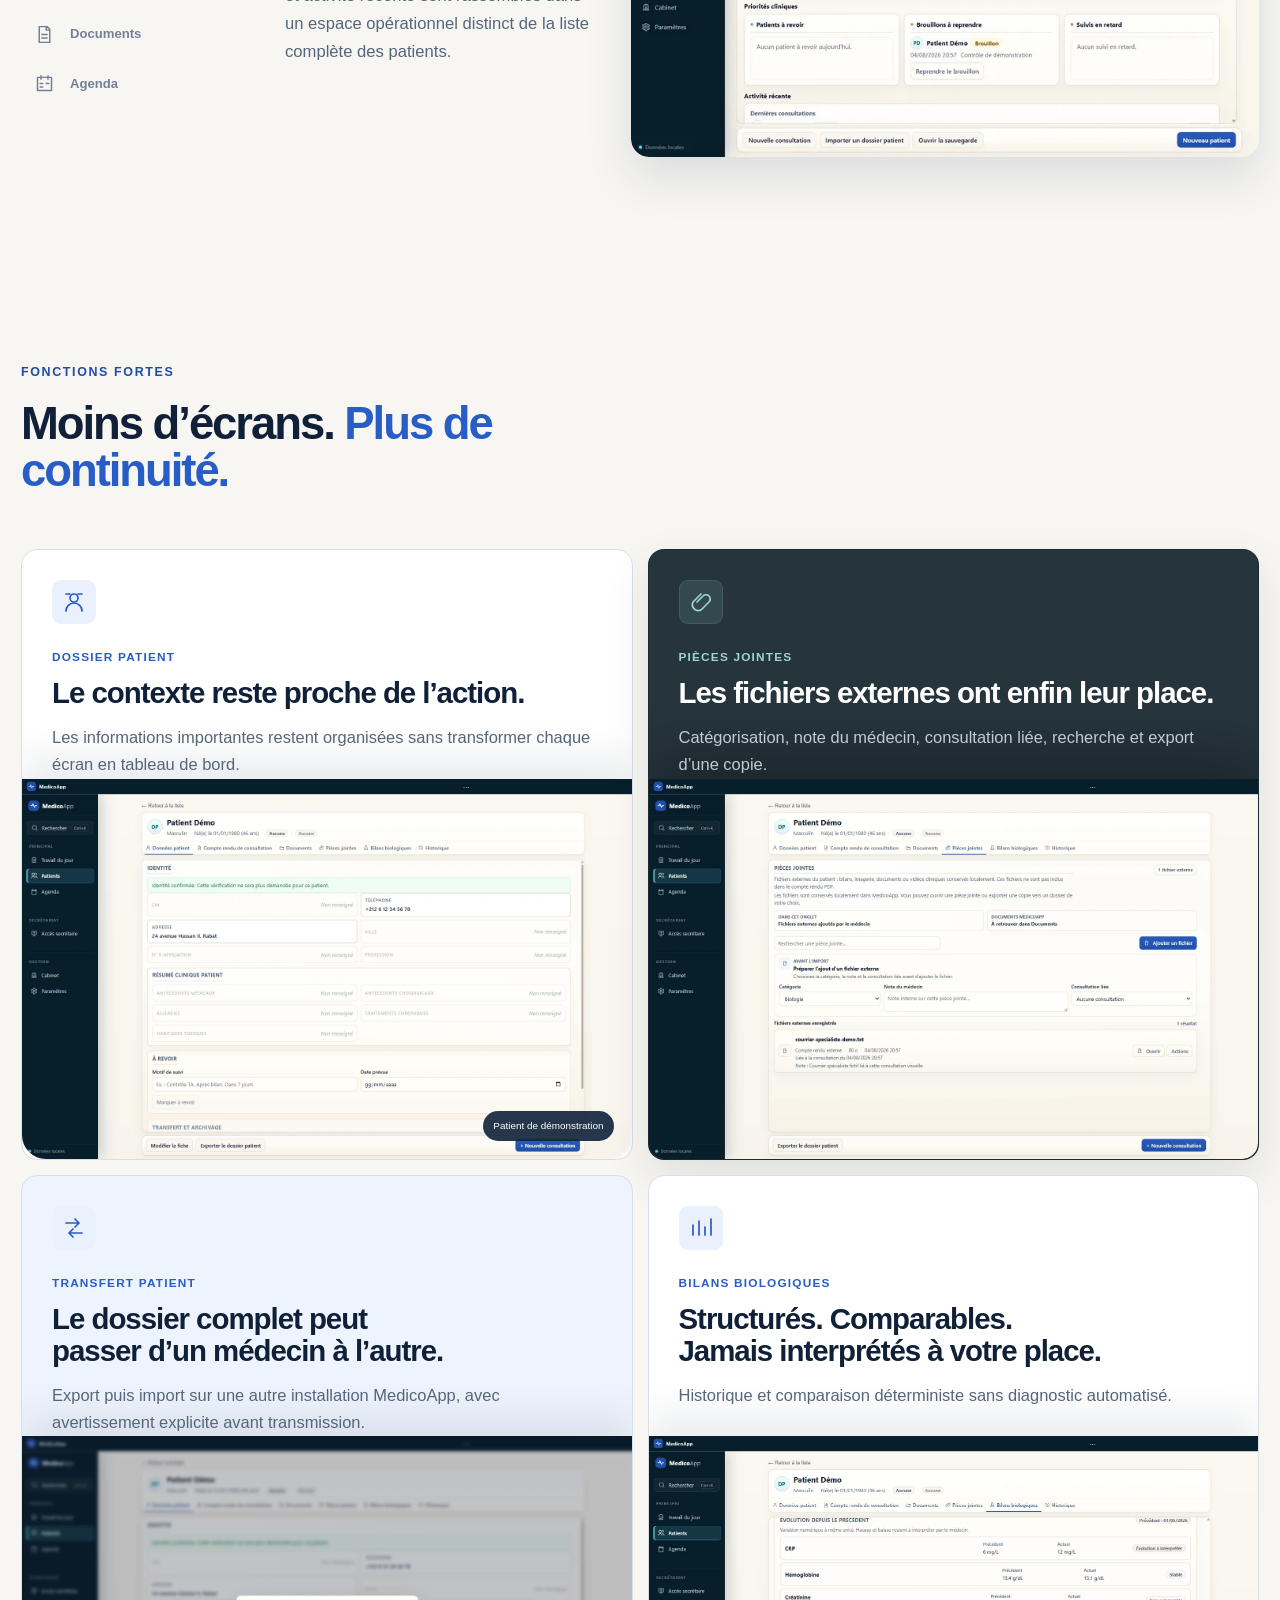
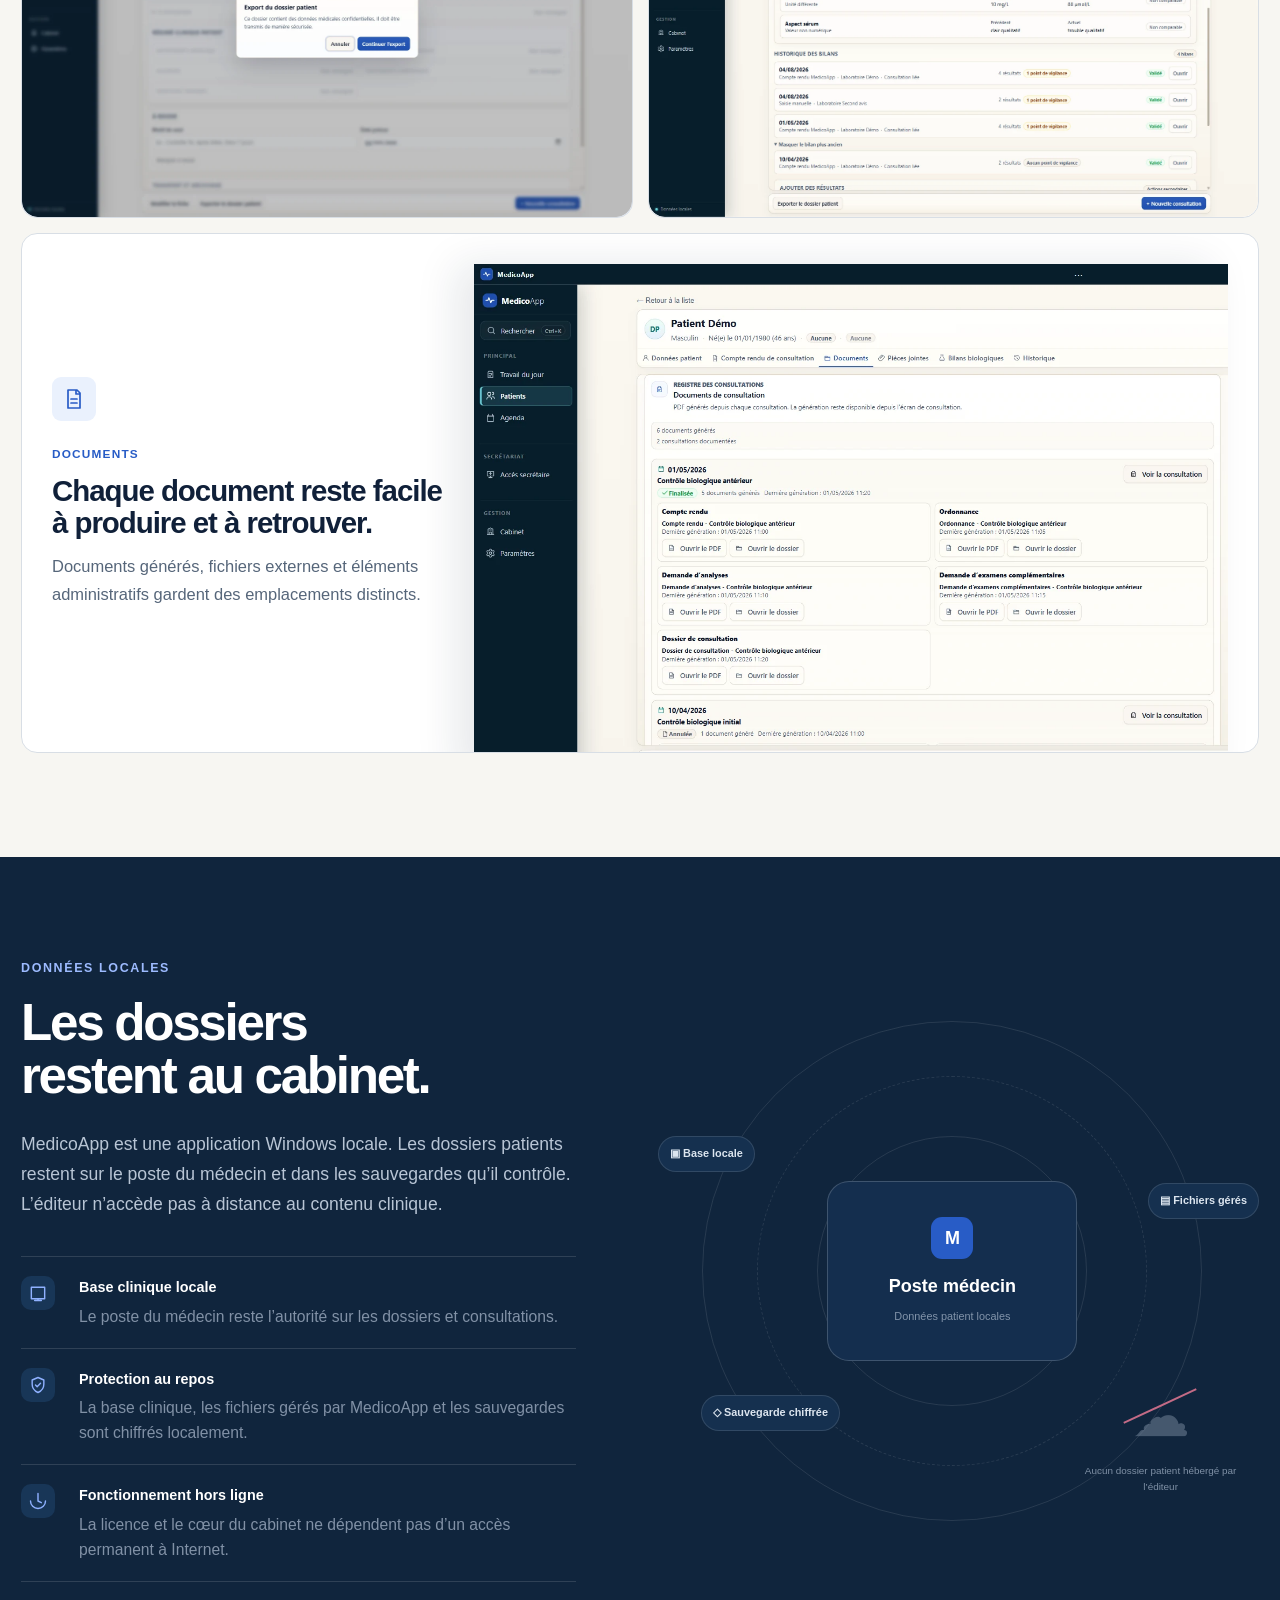
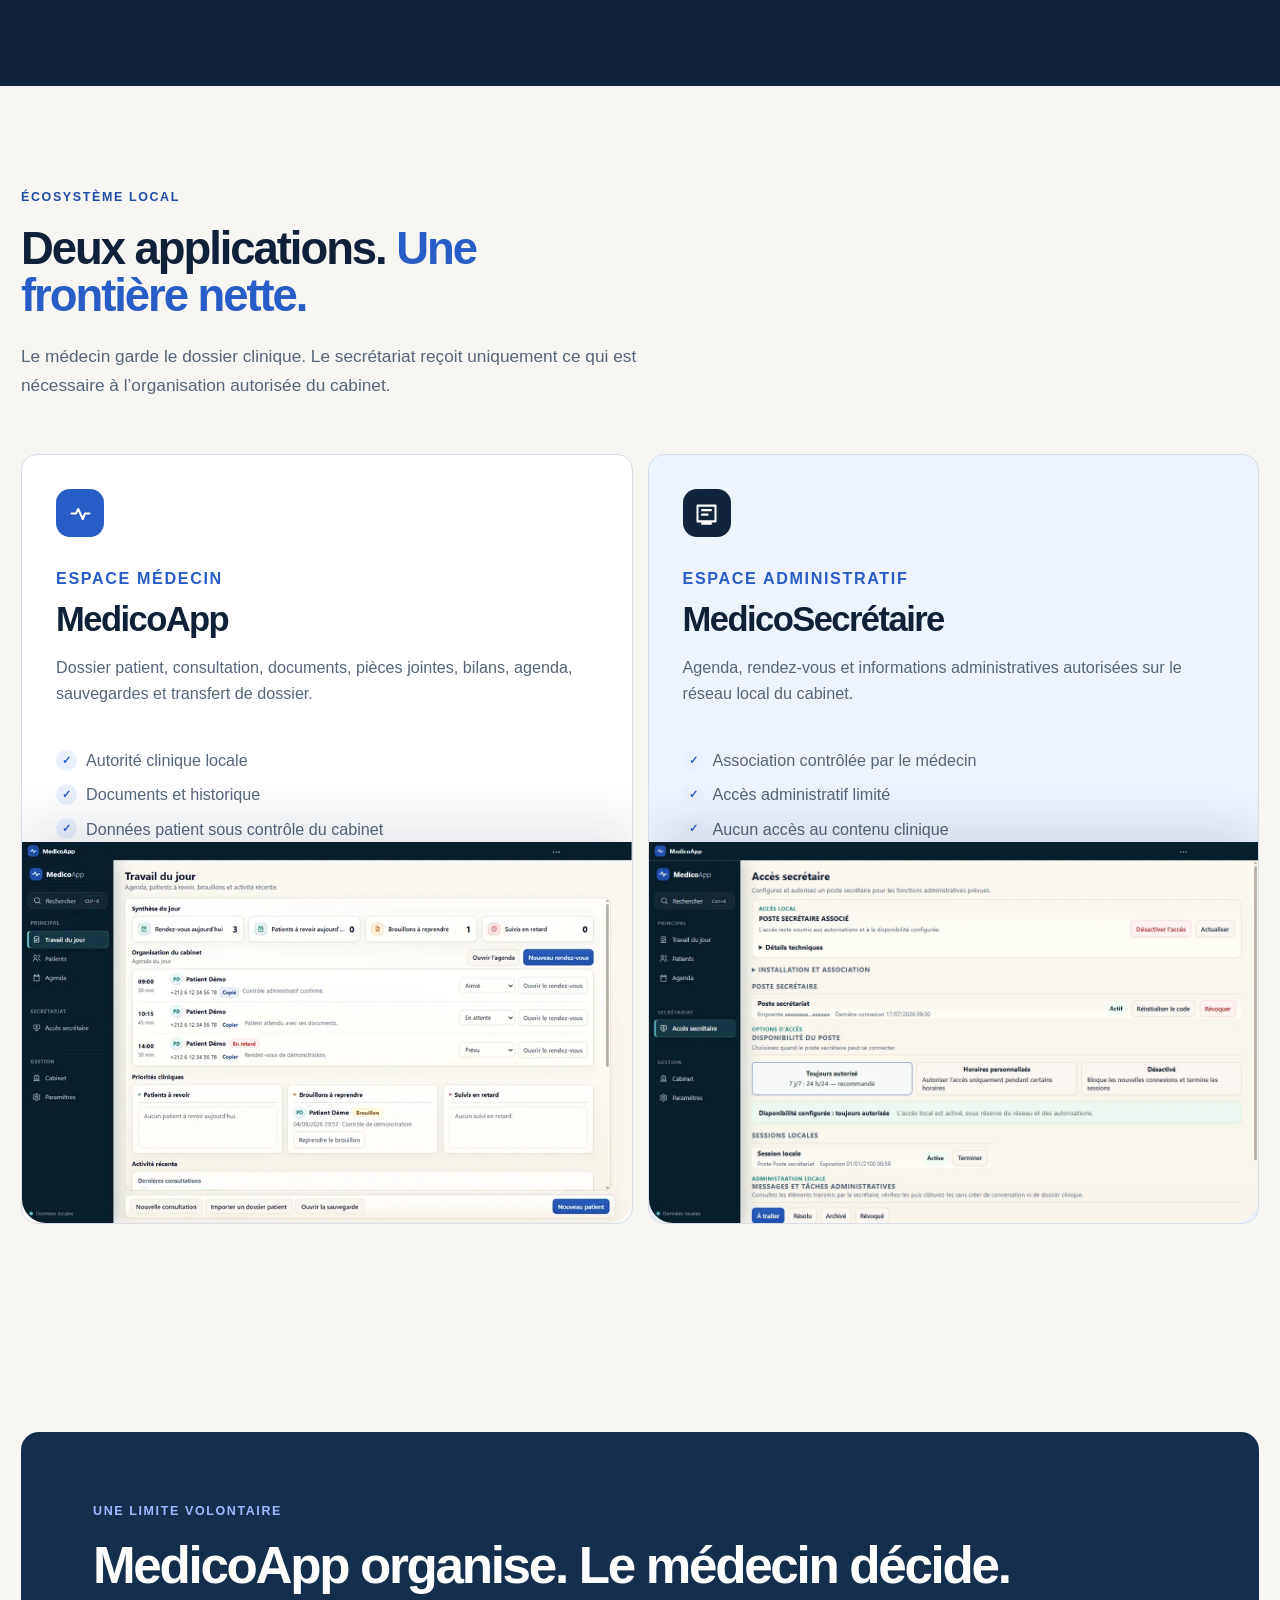
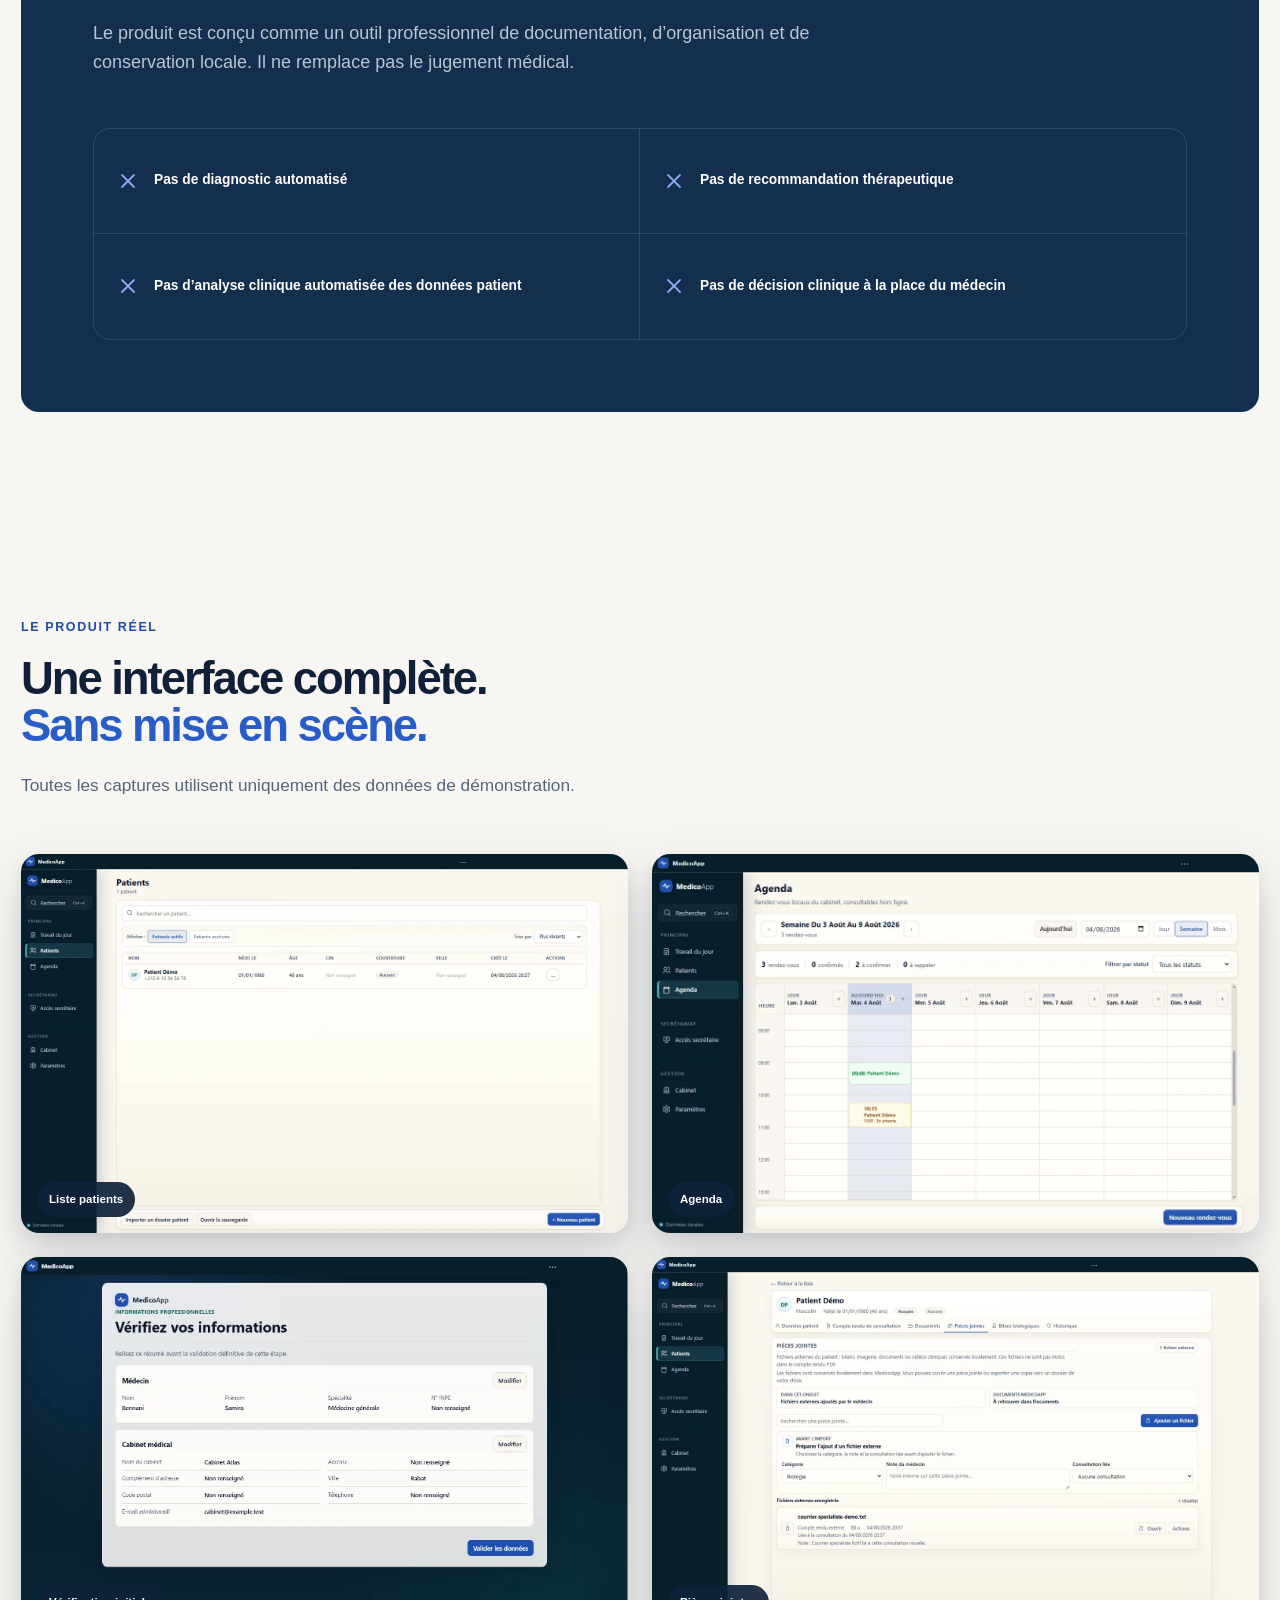
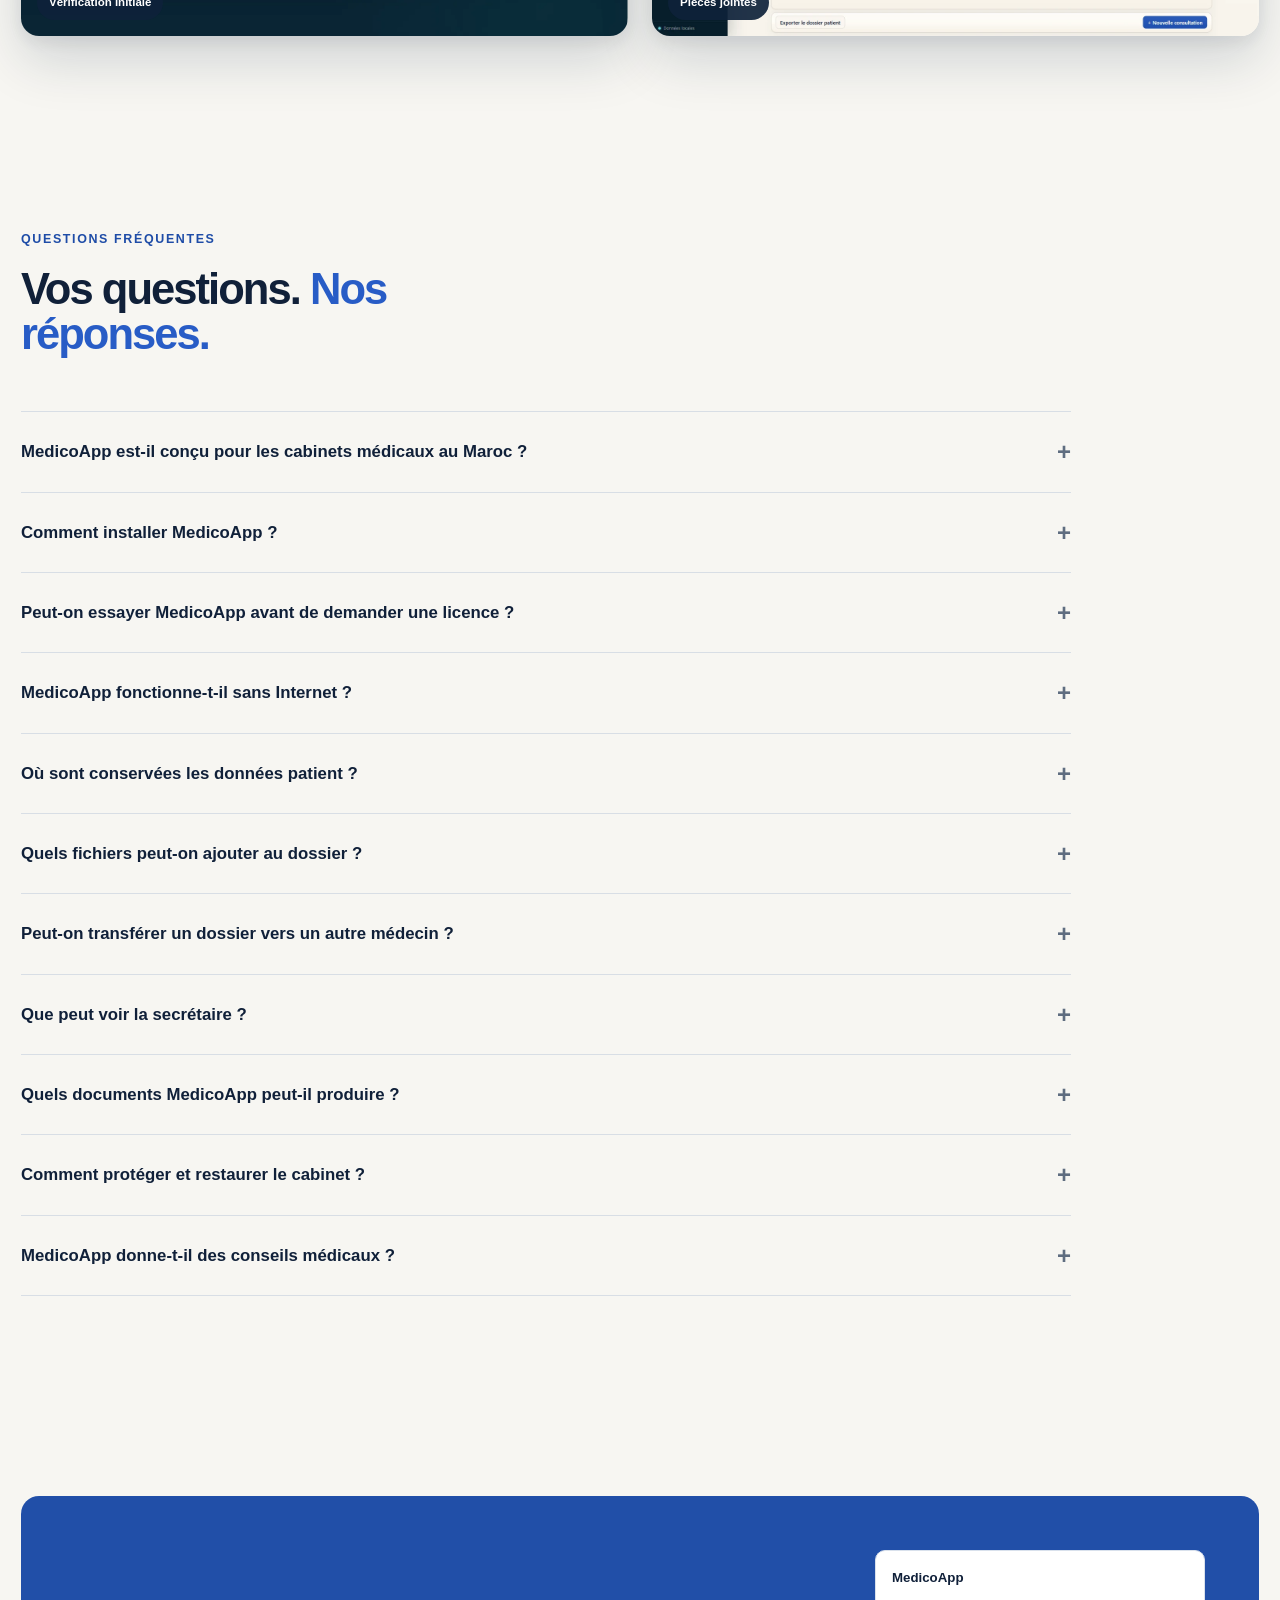
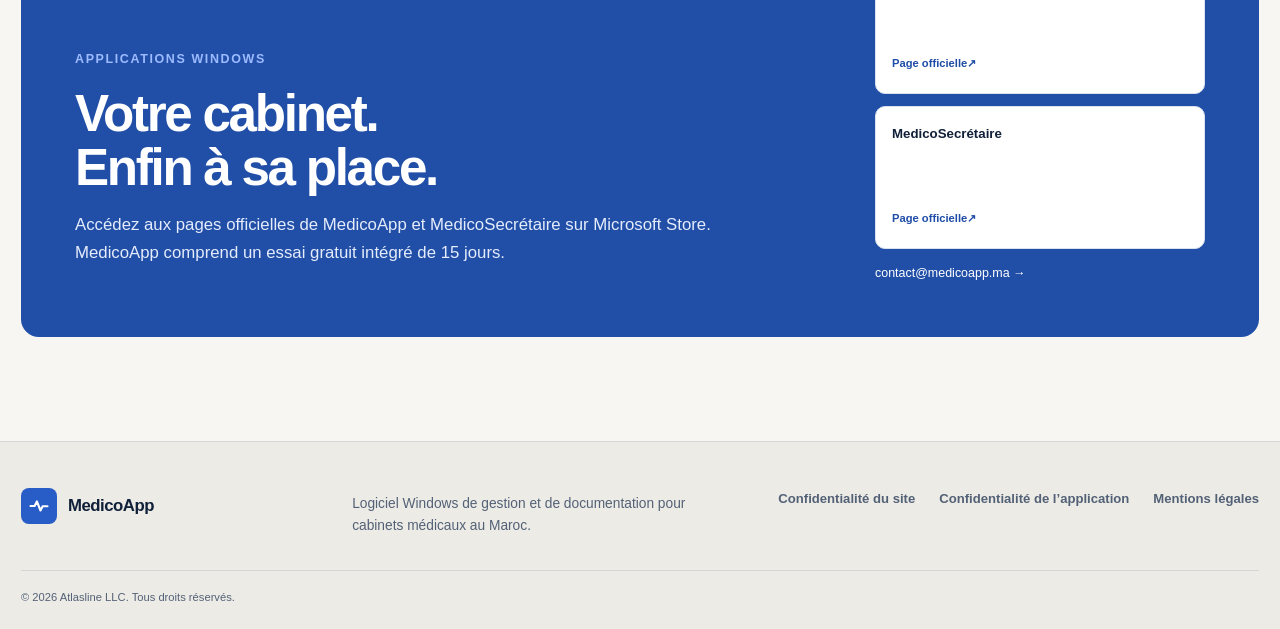
==== commit 4ec63078: "Add files via upload" ====
--- a/public/index.html
+++ b/public/index.html
@@ -43,9 +43,9 @@
 <section aria-labelledby="hero-title" class="hero">
 <div class="hero-shell">
 <div class="hero-copy reveal">
-<p class="eyebrow">MedicoApp · Windows · Maroc</p>
-<h1 id="hero-title">Logiciel de gestion de cabinet médical au Maroc</h1>
-<p class="hero-lead">MedicoApp réunit dossier patient, consultations, agenda, documents, pièces jointes, sauvegardes et secrétariat local dans une interface conçue pour le travail quotidien du cabinet.</p>
+<p class="eyebrow">Logiciel Windows pour cabinets médicaux au Maroc</p>
+<h1 id="hero-title"><span>Votre cabinet.</span><span>Votre rythme.</span><span class="accent">Vos données.</span></h1>
+<p class="hero-lead">MedicoApp est un logiciel Windows de gestion de cabinet médical au Maroc. Il réunit dossier patient, consultations, agenda, documents, pièces jointes, sauvegardes et secrétariat local dans une interface conçue pour le travail quotidien.</p>
 <div aria-labelledby="store-title" class="store-launch" id="store">
 <p class="store-kicker" id="store-title">Applications officielles sur Microsoft Store</p>
 <div class="store-products">
@@ -62,7 +62,7 @@
 </article>
 </div>
 </div>
-<p class="hero-meta"><span>Essai gratuit de 15 jours</span><span>Utilisable hors ligne pendant l’essai et après activation</span><span>Données patient conservées localement</span></p>
+<ul aria-label="Points clés" class="hero-meta"><li>Essai gratuit de 15 jours</li><li>Utilisable hors ligne</li><li>Données patient conservées localement</li></ul>
 </div>
 <div class="hero-visual reveal" id="heroVisual">
 <div class="hero-screen-wrap" data-tilt="">
@@ -80,9 +80,9 @@
 <article><span class="trust-icon"><svg viewbox="0 0 24 24"><path d="M12 3 5 6v5c0 4.6 2.8 8 7 10 4.2-2 7-5.4 7-10V6Z"></path><path d="M9 12l2 2 4-4"></path></svg></span><b>Base, fichiers gérés et sauvegardes chiffrés localement</b></article>
 </section><section aria-labelledby="medicoapp-maroc-title" class="seo-facts section" id="medicoapp-maroc">
 <div class="section-heading compact reveal">
-<p class="eyebrow">Pour le quotidien du cabinet</p>
-<h2 id="medicoapp-maroc-title">Ce que MedicoApp apporte au cabinet</h2>
-<p>Le logiciel centralise les fonctions utiles au cabinet tout en gardant les dossiers patients sur l’installation et les sauvegardes contrôlées par le médecin.</p>
+<p class="eyebrow">L’essentiel</p>
+<h2 id="medicoapp-maroc-title">MedicoApp, en bref</h2>
+<p>Un logiciel Windows pensé pour le cabinet médical : organiser le travail, garder les dossiers localement et essayer l’application avant toute demande de licence.</p>
 </div>
 <div class="facts-grid">
 <article class="fact-card reveal">
--- a/public/styles.css
+++ b/public/styles.css
@@ -862,3 +862,442 @@
   .legal-shell h2{font-size:1.42rem}
   .legal-shell p,.legal-shell li{font-size:1rem}
 }
+
+/* V6.7 — marketing/editorial balance and cascade closure.
+   The legacy stylesheet contains historical layers. These final rules are deliberately
+   specific so the rendered result is deterministic without changing functional class names. */
+
+:root{
+  --paper:#f7f6f2;
+  --paper2:#fbfaf7;
+  --ink:#102039;
+  --muted:#56667a;
+  --blue:#285cc6;
+  --blue2:#1e4ca7;
+  --navy:#10253d;
+  --line:#d8dee5;
+  --soft:#eef0f1;
+}
+
+/* Global readability: body copy is never dwarfed by section headings. */
+body{font-size:18px;line-height:1.64;color:var(--ink)}
+.section{padding-top:104px;padding-bottom:104px}
+.eyebrow{
+  margin:0 0 20px;
+  color:var(--blue2);
+  font-size:.78rem;
+  line-height:1.2;
+  font-weight:760;
+  letter-spacing:.13em;
+  text-transform:uppercase;
+}
+.mini-label{font-size:.74rem;letter-spacing:.10em}
+.accent{color:var(--blue)}
+
+/* Header: institutional, flat, no glow, no pill-navigation chrome. */
+.home-page{padding-top:72px}
+.site-header,
+.site-header.is-scrolled,
+.site-header.is-over-dark{
+  min-height:72px;
+  background:#f7f6f2!important;
+  border-bottom:1px solid #dfe3e6!important;
+  box-shadow:none!important;
+  -webkit-backdrop-filter:none!important;
+  backdrop-filter:none!important;
+  color:var(--ink)!important;
+}
+.site-header::after,
+.site-header.is-scrolled::after,
+.site-header.is-over-dark::after{display:none!important}
+.nav-shell{min-height:72px}
+.brand{color:var(--ink)!important}
+.brand-mark,
+.site-header .brand-mark,
+.site-header.is-scrolled .brand-mark,
+.site-header.is-over-dark .brand-mark,
+.site-footer .brand-mark{
+  width:36px;
+  height:36px;
+  border-radius:8px;
+  background:var(--blue)!important;
+  box-shadow:none!important;
+  filter:none!important;
+}
+.main-nav,
+.site-header.is-over-dark .main-nav{
+  padding:0!important;
+  border:0!important;
+  border-radius:0!important;
+  background:transparent!important;
+  box-shadow:none!important;
+  -webkit-backdrop-filter:none!important;
+  backdrop-filter:none!important;
+}
+.main-nav a,
+.site-header.is-over-dark .main-nav a{
+  padding:10px 12px 11px;
+  border-radius:0!important;
+  background:transparent!important;
+  box-shadow:none!important;
+  color:#536176!important;
+  font-size:.86rem;
+}
+.main-nav a:hover,
+.site-header.is-over-dark .main-nav a:hover{color:var(--ink)!important;background:transparent!important}
+.main-nav a.is-active,
+.site-header.is-over-dark .main-nav a.is-active{
+  color:var(--blue2)!important;
+  background:transparent!important;
+  box-shadow:none!important;
+}
+.main-nav a.is-active::after,
+.site-header.is-over-dark .main-nav a.is-active::after{
+  bottom:4px;
+  width:calc(100% - 24px);
+  height:2px;
+  border-radius:0;
+  background:var(--blue)!important;
+}
+.nav-cta,
+.site-header.is-over-dark .nav-cta{
+  min-height:42px;
+  display:inline-flex;
+  align-items:center;
+  padding:0 16px;
+  border-radius:8px;
+  background:var(--navy)!important;
+  color:#fff!important;
+  box-shadow:none!important;
+}
+.page-progress span{box-shadow:none!important}
+
+/* Hero: restore the original marketing statement and preserve visible SEO context. */
+.hero{min-height:auto}
+.hero-shell{
+  grid-template-columns:minmax(0,.98fr) minmax(540px,1.02fr);
+  gap:clamp(48px,5vw,84px);
+  padding-top:82px;
+  padding-bottom:48px;
+}
+.hero-copy h1{
+  max-width:9.7ch;
+  margin:0;
+  font-size:clamp(4.25rem,5.9vw,6.4rem);
+  line-height:.91;
+  letter-spacing:-.065em;
+  font-weight:790;
+}
+.hero-copy h1 span{display:block;white-space:nowrap}
+.hero-copy h1 .accent{color:var(--blue)}
+.hero-lead{
+  max-width:66ch;
+  margin-top:30px;
+  color:var(--muted);
+  font-size:1.12rem;
+  line-height:1.68;
+}
+.store-launch{
+  max-width:760px;
+  margin-top:30px;
+  padding:18px;
+  border:1px solid #ccd6e1;
+  border-radius:14px;
+  background:#fff!important;
+  box-shadow:none!important;
+  -webkit-backdrop-filter:none!important;
+  backdrop-filter:none!important;
+}
+.store-product,
+.store-product.secondary{
+  border-radius:10px;
+  background:#fff!important;
+  box-shadow:none!important;
+}
+.store-product.secondary{background:#f6f7f8!important}
+.hero-screen-wrap{
+  border-radius:16px;
+  transform:none!important;
+  box-shadow:0 22px 52px rgba(16,38,68,.14)!important;
+}
+.floating-proof{display:none!important}
+
+/* Three product facts: one intentional line on normal desktop, clean wrap on narrow viewports. */
+.hero-meta{
+  list-style:none;
+  display:flex!important;
+  flex-wrap:nowrap!important;
+  align-items:center;
+  gap:0;
+  width:max-content;
+  max-width:100%;
+  margin:24px 0 0;
+  padding:0;
+  color:#66758a;
+  font-size:.84rem;
+  font-weight:650;
+  line-height:1.35;
+}
+.hero-meta li{display:inline-flex;align-items:center;white-space:nowrap}
+.hero-meta li+li::before{
+  content:"•";
+  margin:0 .7rem;
+  color:#a2afbf;
+  font-weight:700;
+}
+
+/* Trust strip: flat, strong text, no icon glow. */
+.trust-strip{background:#eef0f1}
+.trust-strip article{min-height:112px}
+.trust-icon{border:1px solid #d7dde3;border-radius:9px;background:#fff;box-shadow:none!important}
+.trust-strip b{font-size:.9rem;line-height:1.42}
+
+/* Main section typography: only hero is billboard-scale. */
+.section-heading,
+.section-heading.compact{
+  max-width:980px;
+  margin-bottom:54px;
+}
+.section-heading h2,
+.section-heading.compact h2{
+  max-width:19ch;
+  font-size:clamp(2.55rem,3.55vw,3.65rem);
+  line-height:1.04;
+  letter-spacing:-.045em;
+  font-weight:750;
+}
+.section-heading h2 span,
+.section-heading.compact h2 span{display:inline}
+.section-heading h2 span+span::before,
+.section-heading.compact h2 span+span::before{content:" "}
+.section-heading>p:last-child{
+  max-width:72ch;
+  margin-top:22px;
+  color:var(--muted);
+  font-size:1.08rem;
+  line-height:1.7;
+}
+
+/* SEO/GEO facts: editorial evidence, not another hero. */
+.seo-facts{
+  padding-top:88px;
+  padding-bottom:90px;
+  border-top:1px solid #e0e4e7;
+  border-bottom:1px solid #e0e4e7;
+  background:#f1f2ef;
+}
+.seo-facts .section-heading{
+  max-width:840px;
+  margin-bottom:38px;
+}
+.seo-facts .section-heading h2{
+  max-width:none;
+  font-size:clamp(2.35rem,3vw,3.15rem);
+}
+.seo-facts .section-heading>p:last-child{
+  max-width:70ch;
+  font-size:1.08rem;
+}
+.facts-grid{
+  display:grid;
+  grid-template-columns:repeat(2,minmax(0,1fr));
+  column-gap:64px;
+  row-gap:0;
+  border-top:1px solid #cfd6dd;
+}
+.fact-card{
+  min-height:0;
+  padding:30px 0 32px;
+  border:0;
+  border-bottom:1px solid #cfd6dd;
+  border-radius:0;
+  background:transparent!important;
+  box-shadow:none!important;
+}
+.fact-card h3{
+  max-width:36ch;
+  margin:0;
+  font-size:1.4rem;
+  line-height:1.28;
+  letter-spacing:-.02em;
+}
+.fact-card p:last-child{
+  max-width:58ch;
+  margin:14px 0 0;
+  color:var(--muted);
+  font-size:1.02rem;
+  line-height:1.68;
+}
+
+/* Product story: retain marketing energy, but with sane hierarchy. */
+.product-story .section-heading h2{font-size:clamp(2.9rem,4vw,4.15rem);max-width:16ch}
+.product-story .section-heading>p:last-child{font-size:1.12rem}
+.experience-tab{font-size:.82rem}
+.experience-text h3{
+  font-size:clamp(2rem,2.7vw,2.75rem);
+  line-height:1.08;
+}
+.experience-text p:last-child{font-size:1.04rem;line-height:1.68}
+.experience-screen{box-shadow:0 20px 48px rgba(15,35,62,.12)!important;transform:none!important}
+
+/* Feature cards: keep images and product specificity; reduce template-like scale. */
+.bento-copy h3{font-size:clamp(1.8rem,2.3vw,2.45rem);line-height:1.08}
+.bento-copy p:last-child{font-size:1.03rem;line-height:1.66}
+.bento-icon{border-radius:9px;box-shadow:none!important}
+.bento-card:not(.bento-dark),
+.bento-card:not(.bento-dark):hover{box-shadow:none!important}
+.bento-card{border-radius:16px}
+.bento-card img{border-radius:0 0 16px 16px}
+
+/* Local-data and ecosystem sections: restrained headings and readable copy. */
+.local-copy h2,
+.utility-panel h2,
+.final-cta h2{
+  font-size:clamp(2.8rem,4vw,4.05rem);
+  line-height:1.04;
+  letter-spacing:-.045em;
+}
+.local-copy h2 span,
+.utility-panel h2 span,
+.final-cta h2 span{display:inline}
+.local-copy h2 span+span::before,
+.utility-panel h2 span+span::before,
+.final-cta h2 span+span::before{content:" "}
+.local-copy .lead{font-size:1.1rem;line-height:1.7}
+.local-points p{font-size:.98rem;line-height:1.6}
+.local-device{box-shadow:none!important}
+.product-card{border-radius:16px;box-shadow:none!important}
+.product-card h3{font-size:clamp(2rem,2.7vw,2.8rem)}
+.product-card p,.product-card li{font-size:1.01rem;line-height:1.62}
+.utility-panel{box-shadow:none!important;border-radius:18px}
+
+/* FAQ: reading section, not a display-title contest. */
+.faq .section-heading h2{font-size:clamp(2.55rem,3.4vw,3.55rem)}
+.faq-item summary{font-size:1.05rem}
+.faq-item div p{font-size:1rem;line-height:1.7}
+
+/* Closing CTA: one flat confident blue field, no blob/glass effects. */
+.final-cta-panel{
+  padding:54px;
+  border-radius:18px;
+  background:#214fa8!important;
+  box-shadow:none!important;
+}
+.final-cta-panel::after{display:none!important}
+.final-cta h2{max-width:13ch}
+.final-cta p:last-child{font-size:1.05rem;line-height:1.66;color:#e5ecfb}
+.final-store-item{
+  padding:16px;
+  border:1px solid #d9e1ec!important;
+  border-radius:10px;
+  background:#fff!important;
+  color:var(--ink)!important;
+  box-shadow:none!important;
+  -webkit-backdrop-filter:none!important;
+  backdrop-filter:none!important;
+}
+.final-store-item>a{color:var(--blue2)!important}
+.final-store-actions .contact-link{color:#fff}
+
+/* Footer: flat mark and clearer legal navigation. */
+.site-footer .brand-mark{box-shadow:none!important;filter:none!important}
+.footer-main>p{font-size:.86rem;line-height:1.55}
+.footer-main nav a{font-size:.82rem}
+
+/* Legal pages: balanced reading scale. */
+.legal-shell h1{font-size:clamp(2.7rem,4vw,3.8rem);line-height:1.04}
+.legal-shell h2{font-size:1.55rem}
+.legal-shell p,.legal-shell li{font-size:1.04rem;line-height:1.72}
+
+/* Desktop/tablet adaptation. */
+@media(max-width:1280px){
+  .hero-shell{grid-template-columns:1fr;gap:44px}
+  .hero-copy{max-width:900px}
+  .hero-copy h1{max-width:none}
+  .hero-visual{max-width:980px}
+  .hero-meta{width:auto}
+}
+@media(max-width:980px){
+  body{font-size:17px}
+  .section{padding-top:86px;padding-bottom:86px}
+  .facts-grid{grid-template-columns:1fr}
+  .fact-card{padding:25px 0 27px}
+}
+@media(max-width:780px){
+  .home-page{padding-top:66px}
+  .site-header,.site-header.is-scrolled,.site-header.is-over-dark{min-height:66px}
+  .nav-shell{min-height:66px}
+  .main-nav,
+  .site-header.is-over-dark .main-nav{
+    top:66px;
+    left:14px;
+    right:14px;
+    padding:8px!important;
+    border:1px solid var(--line)!important;
+    border-radius:10px!important;
+    background:#fff!important;
+    box-shadow:none!important;
+  }
+  .main-nav a,.site-header.is-over-dark .main-nav a{padding:12px!important}
+  .nav-toggle,.site-header.is-over-dark .nav-toggle{
+    border-radius:8px;
+    background:#fff!important;
+    border-color:var(--line)!important;
+  }
+  .nav-toggle i,.site-header.is-over-dark .nav-toggle i{background:var(--ink)!important}
+  .hero-shell{padding-top:56px;padding-bottom:30px}
+  .hero-copy h1{
+    max-width:9.5ch;
+    font-size:clamp(3rem,12.8vw,4.15rem);
+    line-height:.93;
+  }
+  .hero-copy h1 span{white-space:normal}
+  .hero-lead{font-size:1rem;line-height:1.65}
+  .hero-meta{
+    display:flex!important;
+    flex-wrap:wrap!important;
+    width:auto;
+    gap:7px 0;
+    margin-top:19px;
+    font-size:.78rem;
+  }
+  .hero-meta li{white-space:normal}
+  .hero-meta li+li::before{margin:0 .5rem}
+  .section-heading h2,
+  .section-heading.compact h2,
+  .product-story .section-heading h2,
+  .faq .section-heading h2{
+    max-width:none;
+    font-size:clamp(2.2rem,9.5vw,3rem);
+  }
+  .seo-facts .section-heading h2{font-size:clamp(2.15rem,9vw,2.8rem)}
+  .experience-text h3{font-size:2rem}
+  .bento-copy h3{font-size:1.85rem}
+  .local-copy h2,.utility-panel h2,.final-cta h2{font-size:clamp(2.35rem,9.5vw,3.15rem)}
+  .final-cta-panel{padding:34px 24px}
+  .legal-shell h1{font-size:clamp(2.25rem,10vw,3rem)}
+}
+
+
+/* V6.7 mobile closure: preserve the three-line slogan and avoid orphan separators. */
+@media(max-width:780px){
+  .hero-copy h1{max-width:none}
+  .hero-copy h1 span{display:block;white-space:nowrap}
+  .hero-meta{
+    display:grid!important;
+    grid-template-columns:1fr;
+    gap:6px;
+    width:auto;
+  }
+  .hero-meta li{display:flex;white-space:normal}
+  .hero-meta li::before{
+    content:"";
+    width:5px;
+    height:5px;
+    flex:none;
+    margin:.48em 9px 0 0;
+    border-radius:50%;
+    background:#9aa8b9;
+  }
+  .hero-meta li+li::before{content:"";margin:.48em 9px 0 0}
+}
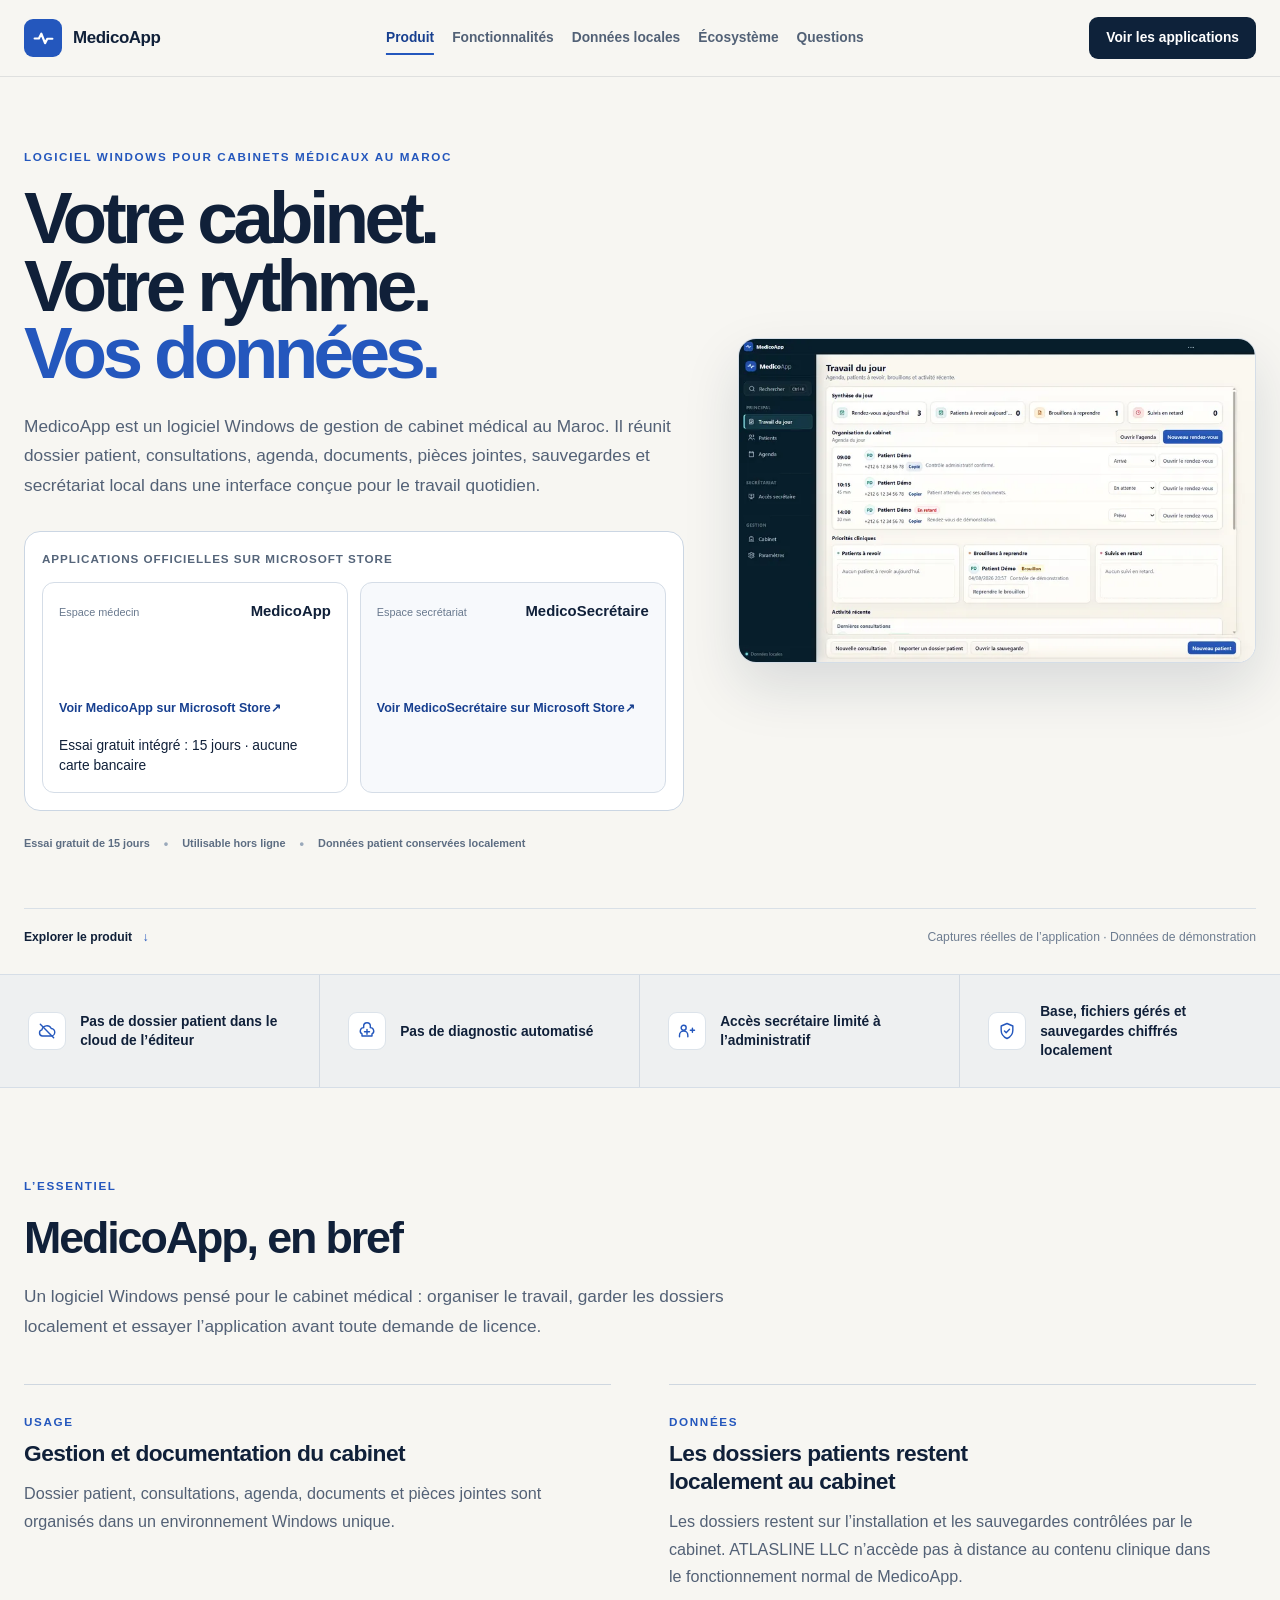
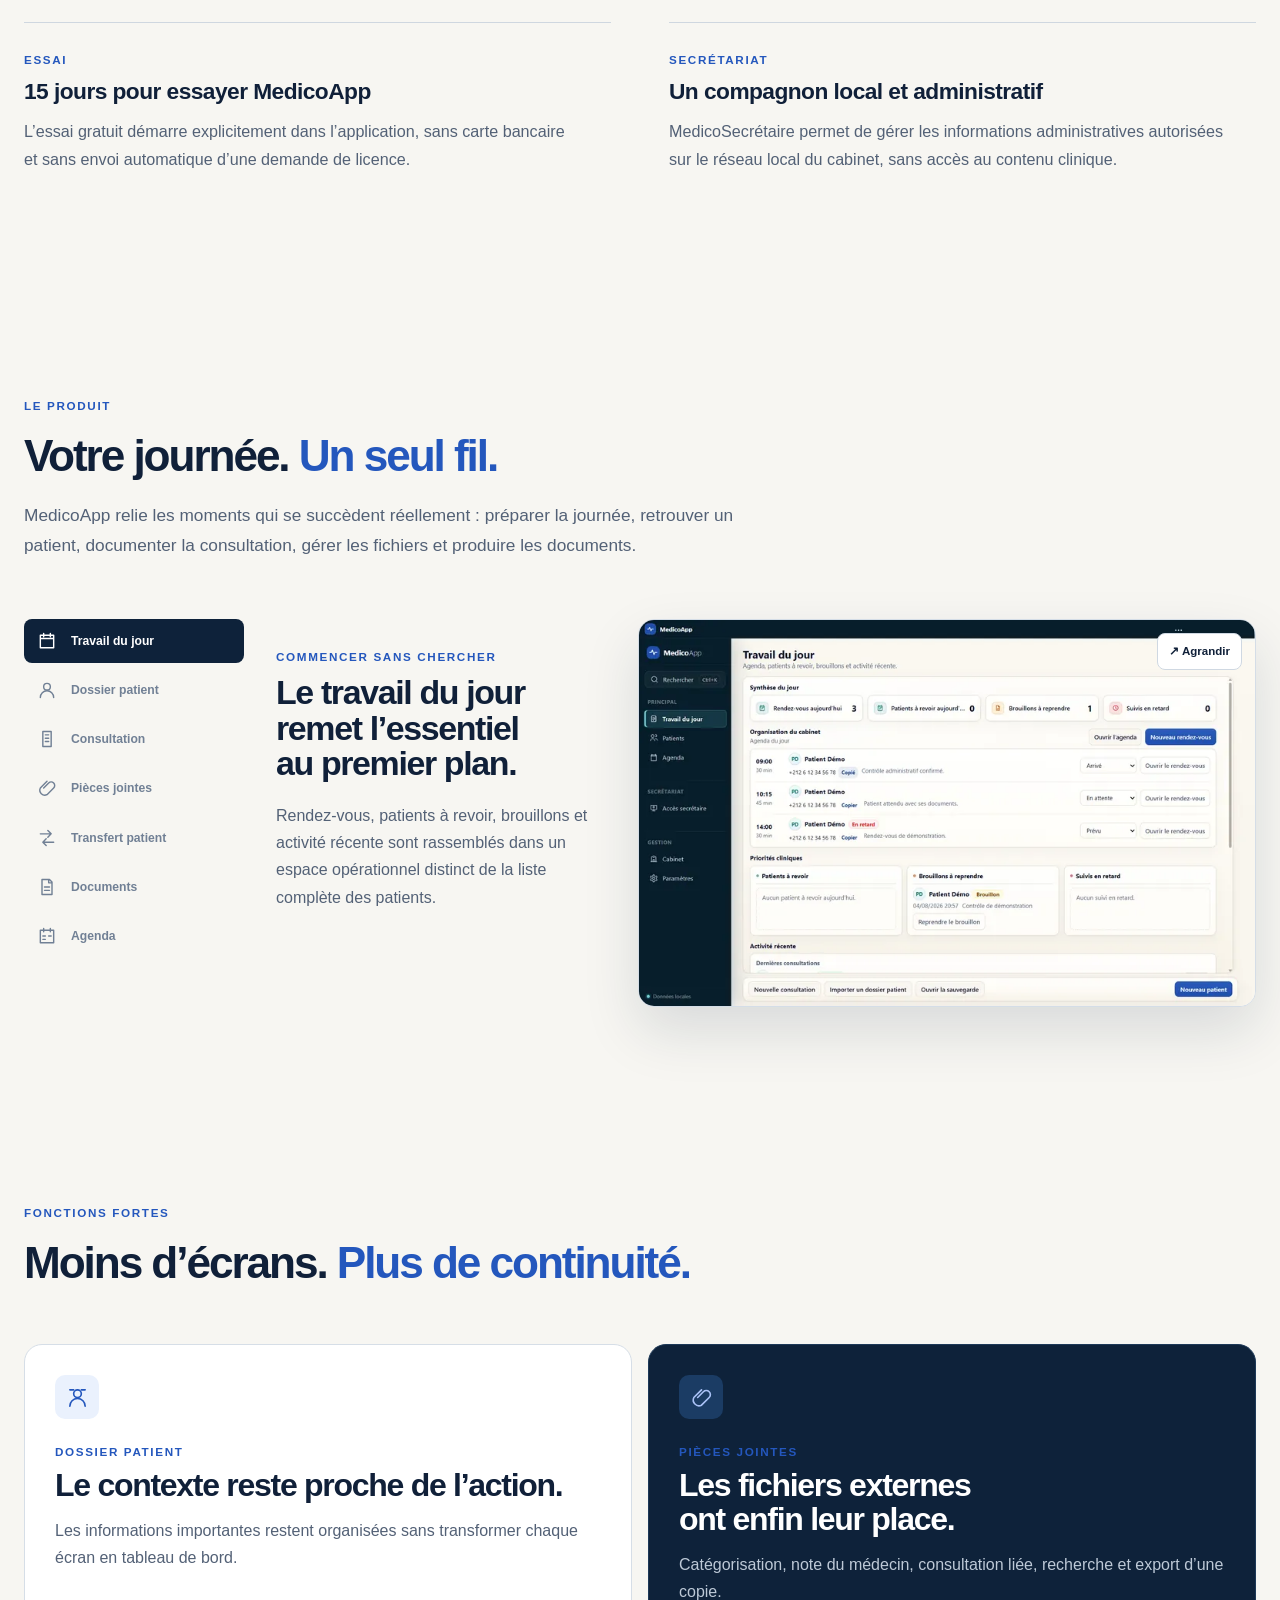
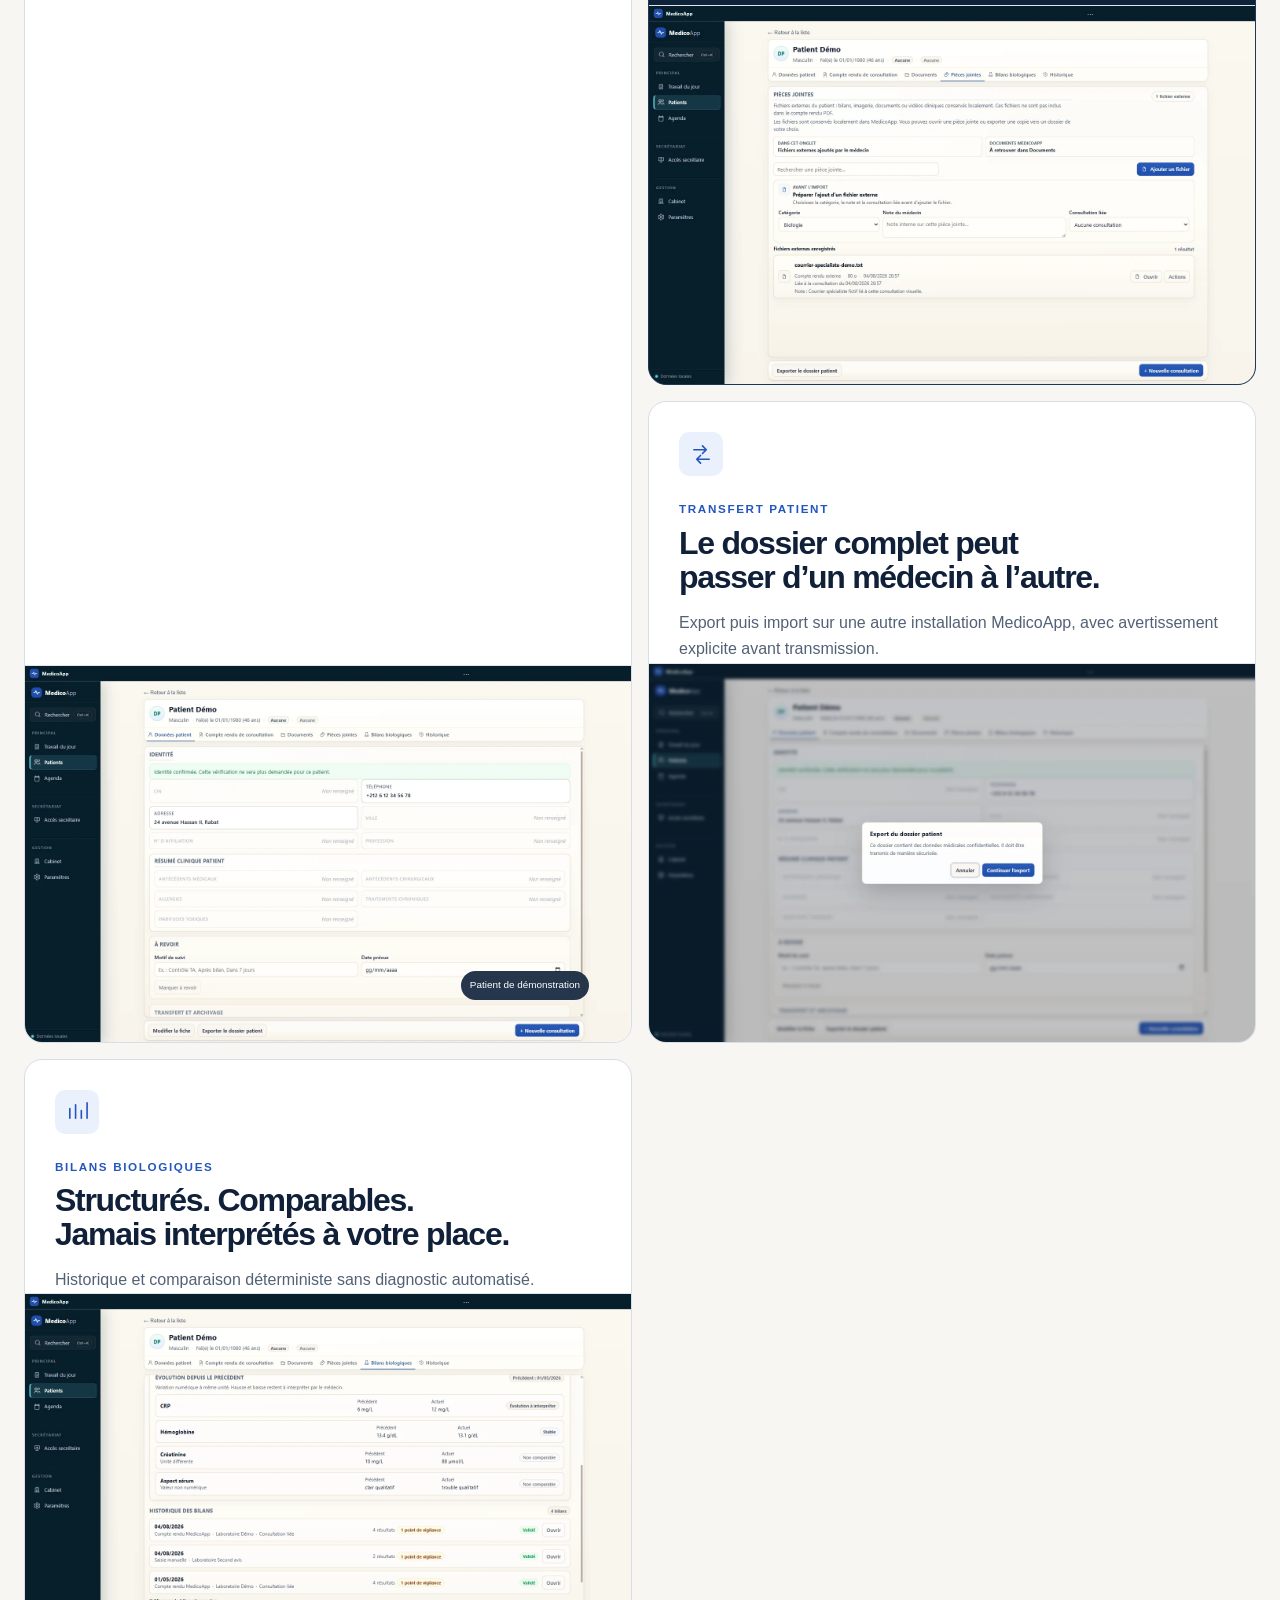
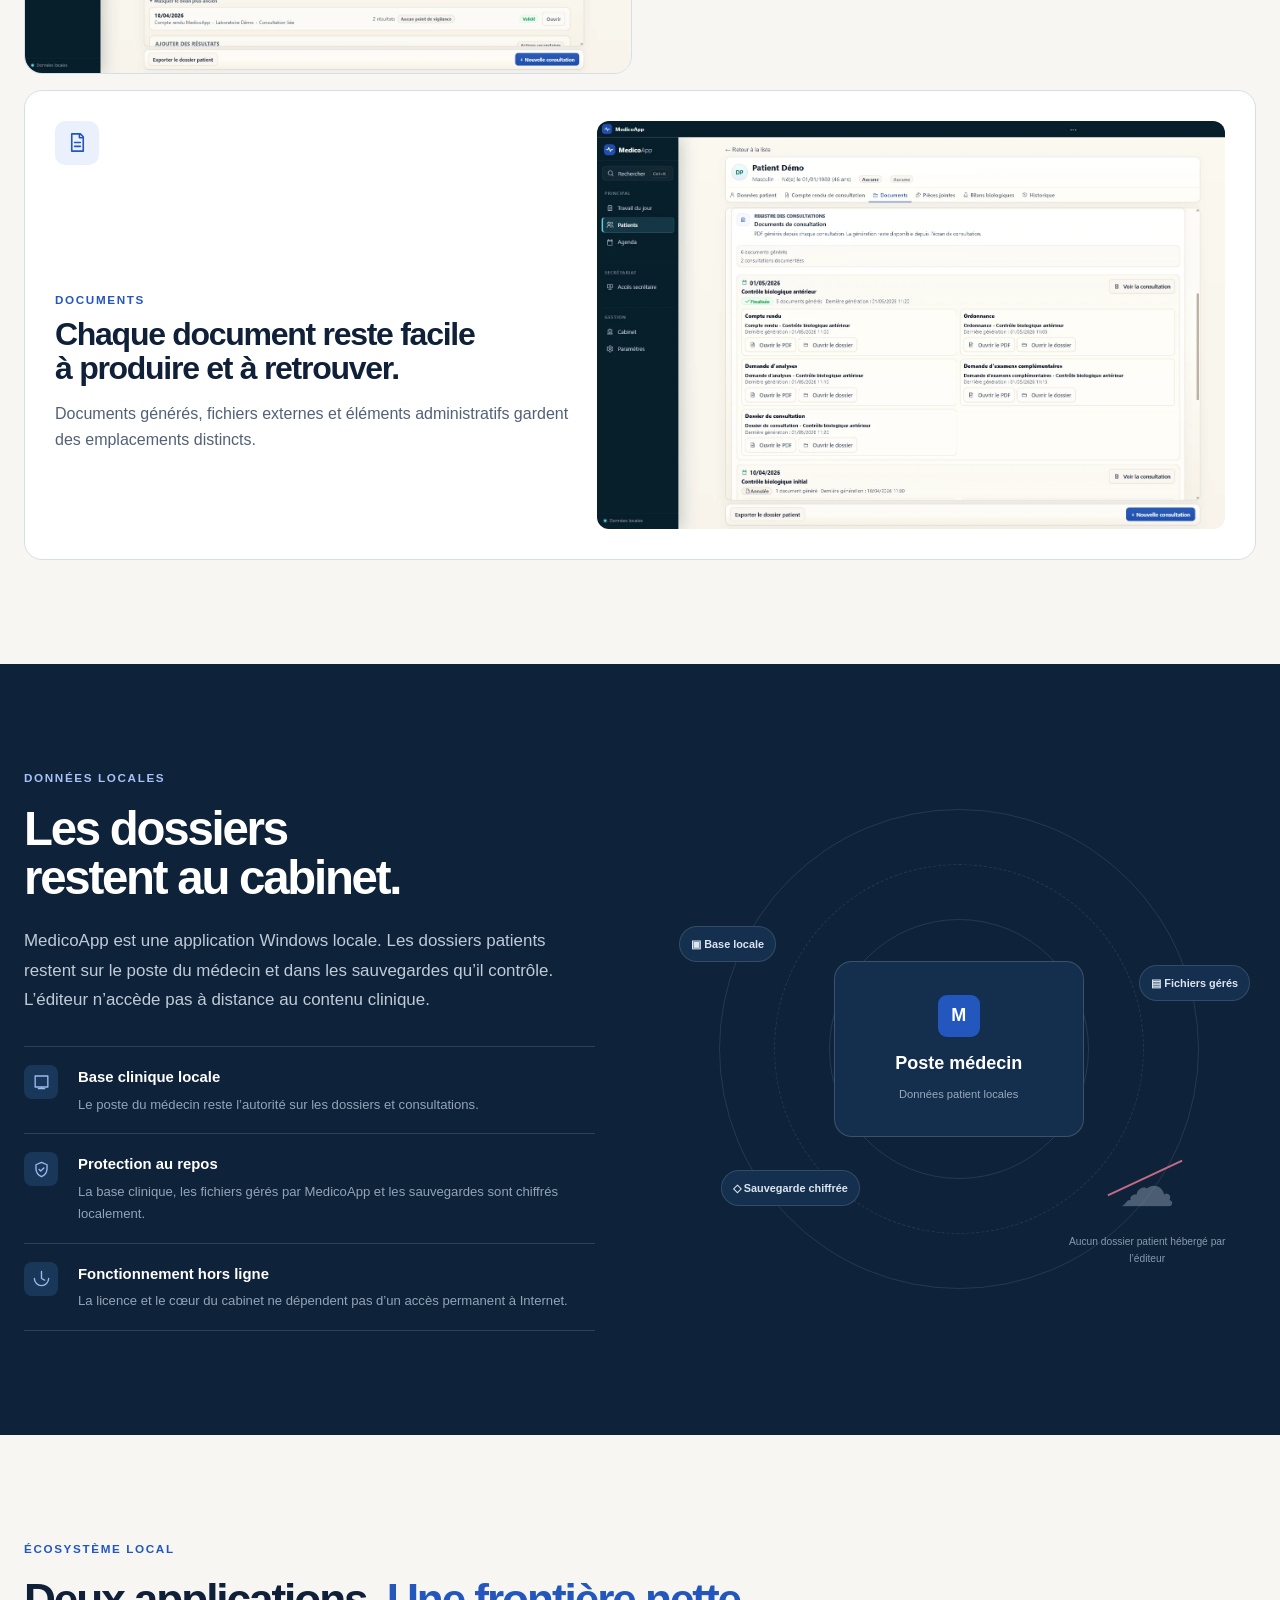
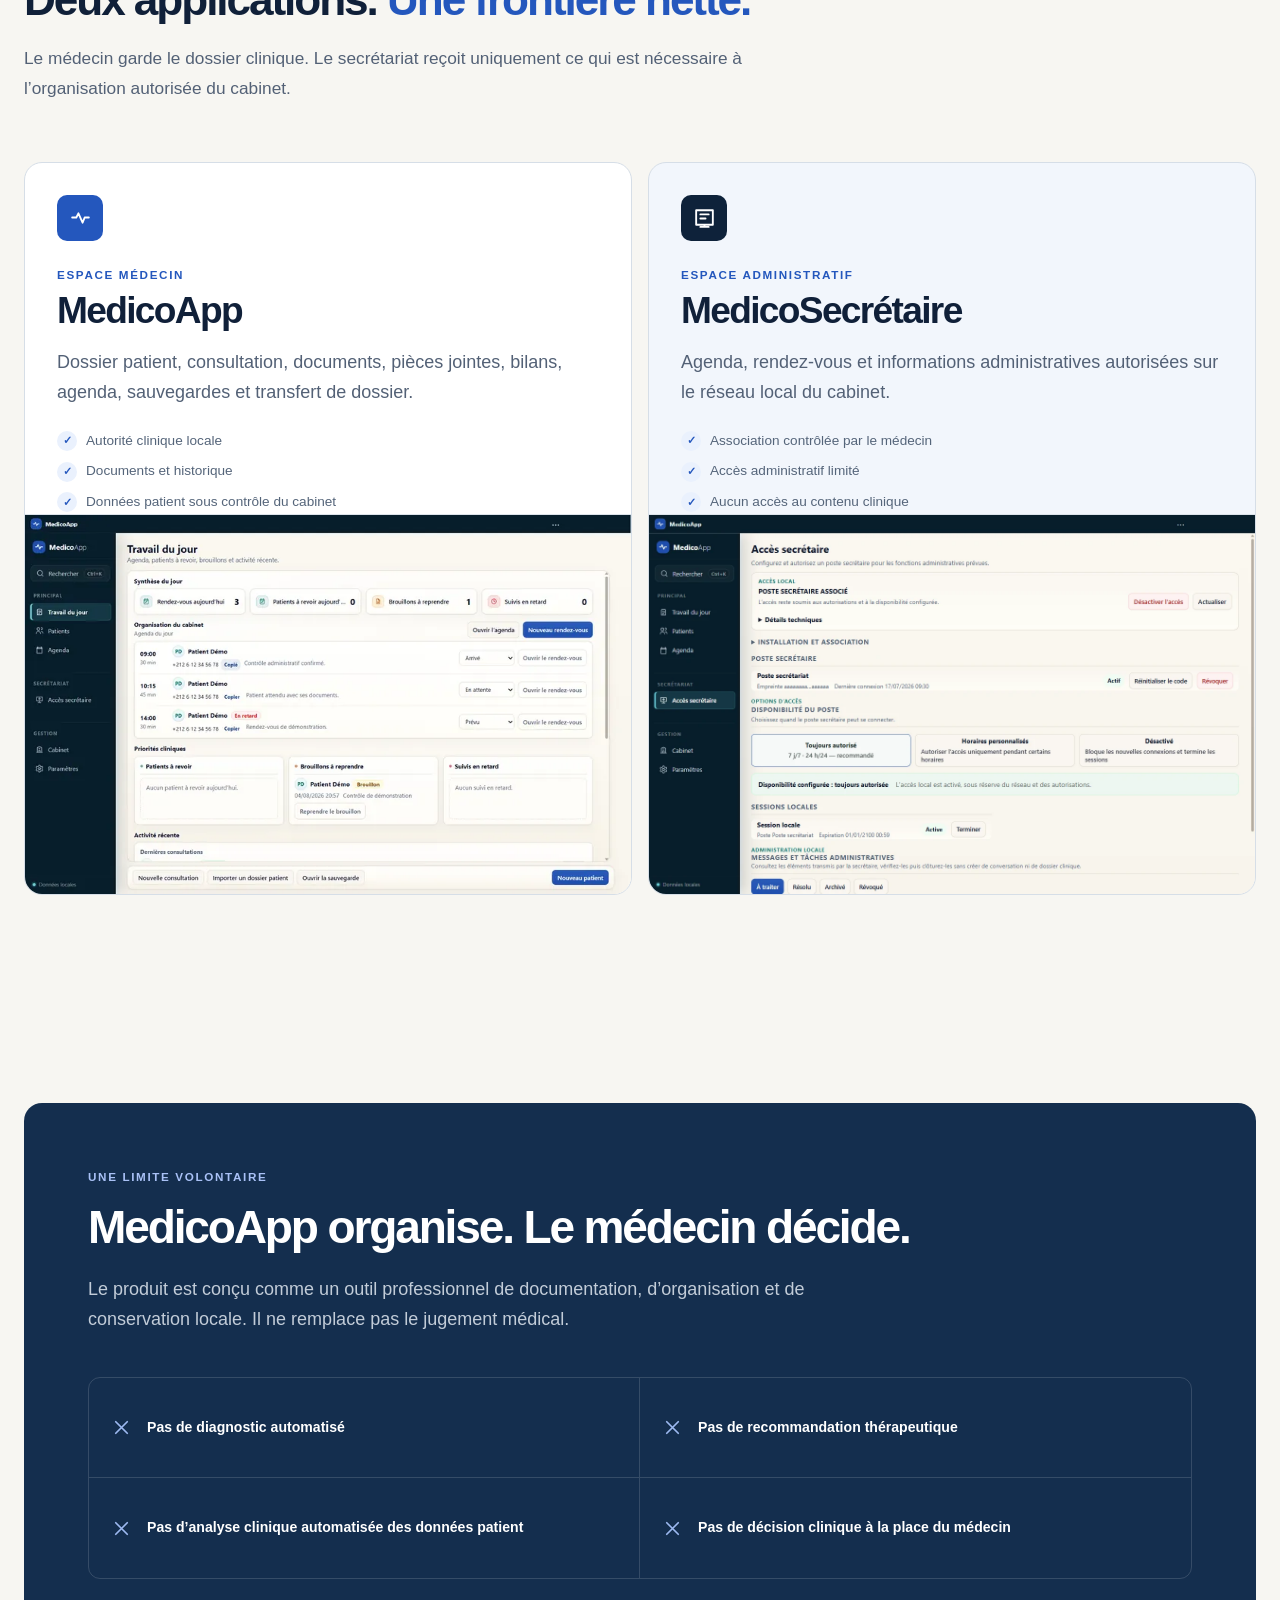
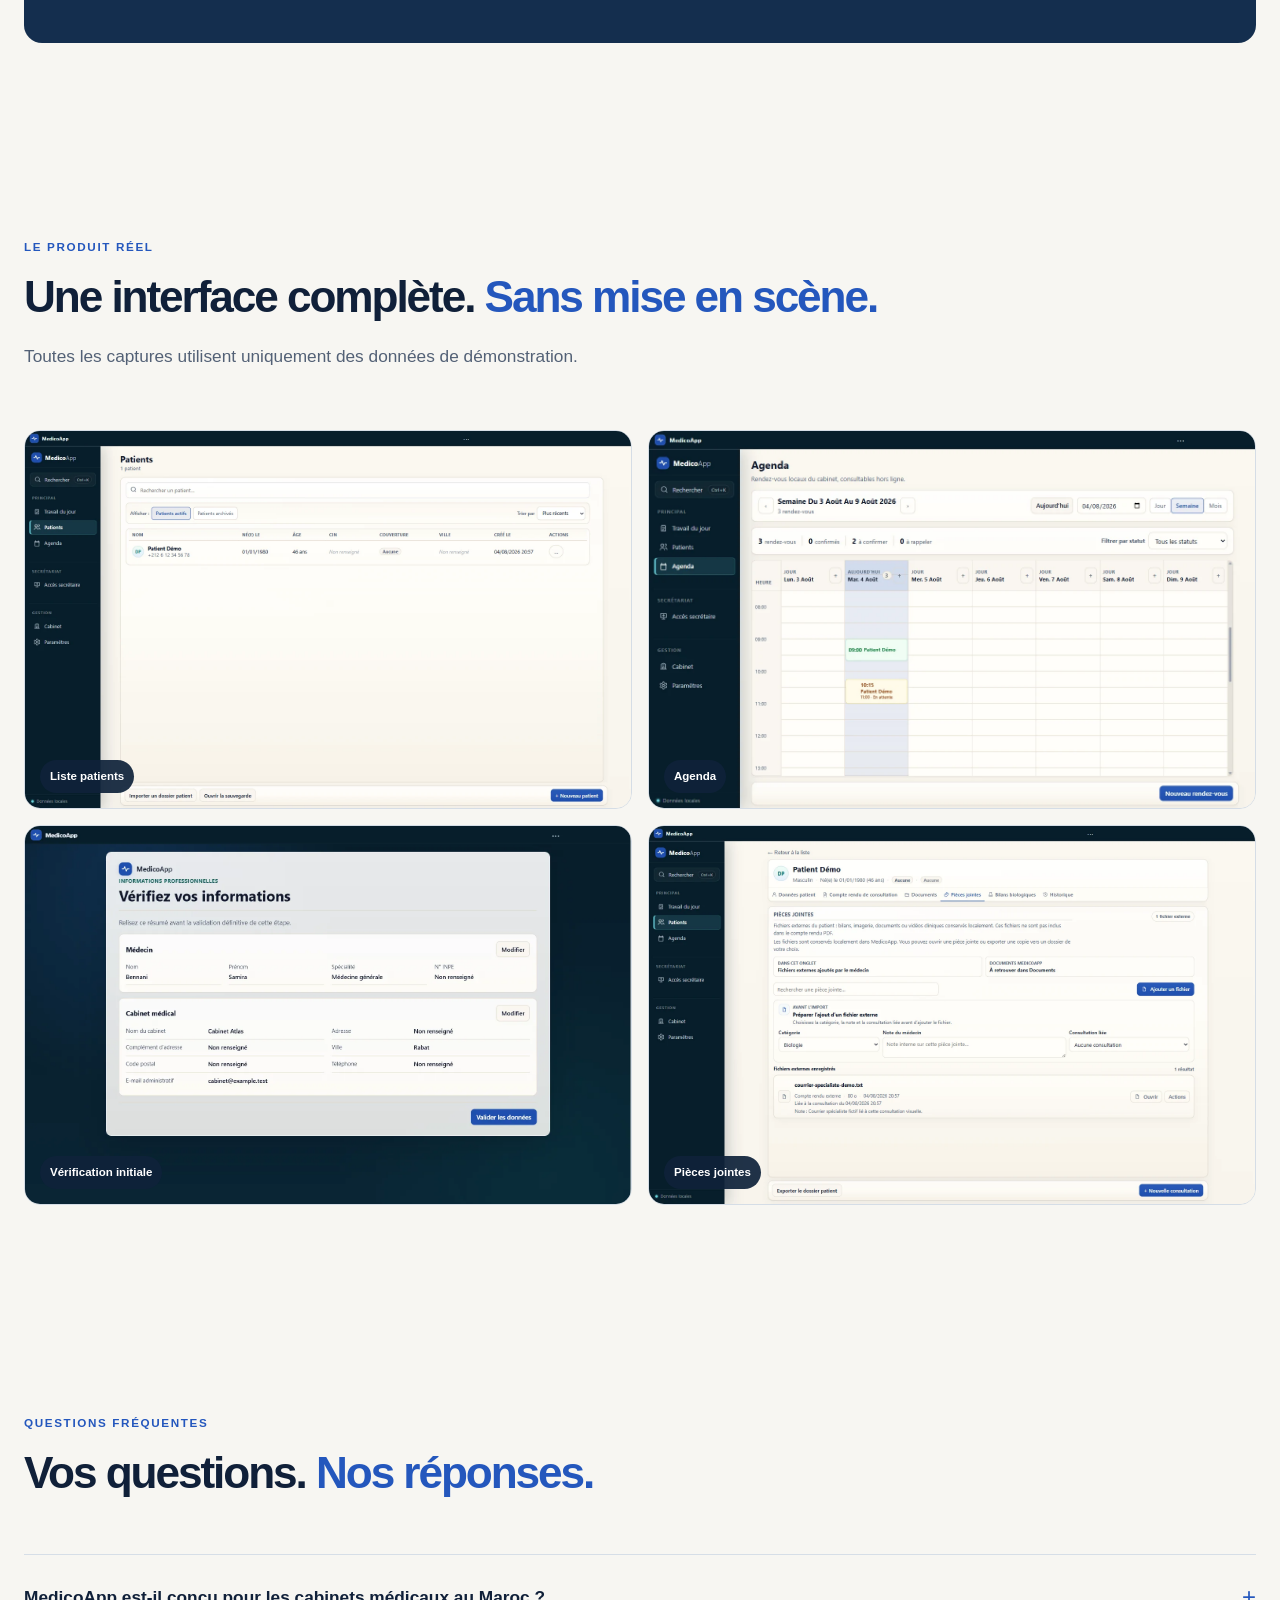
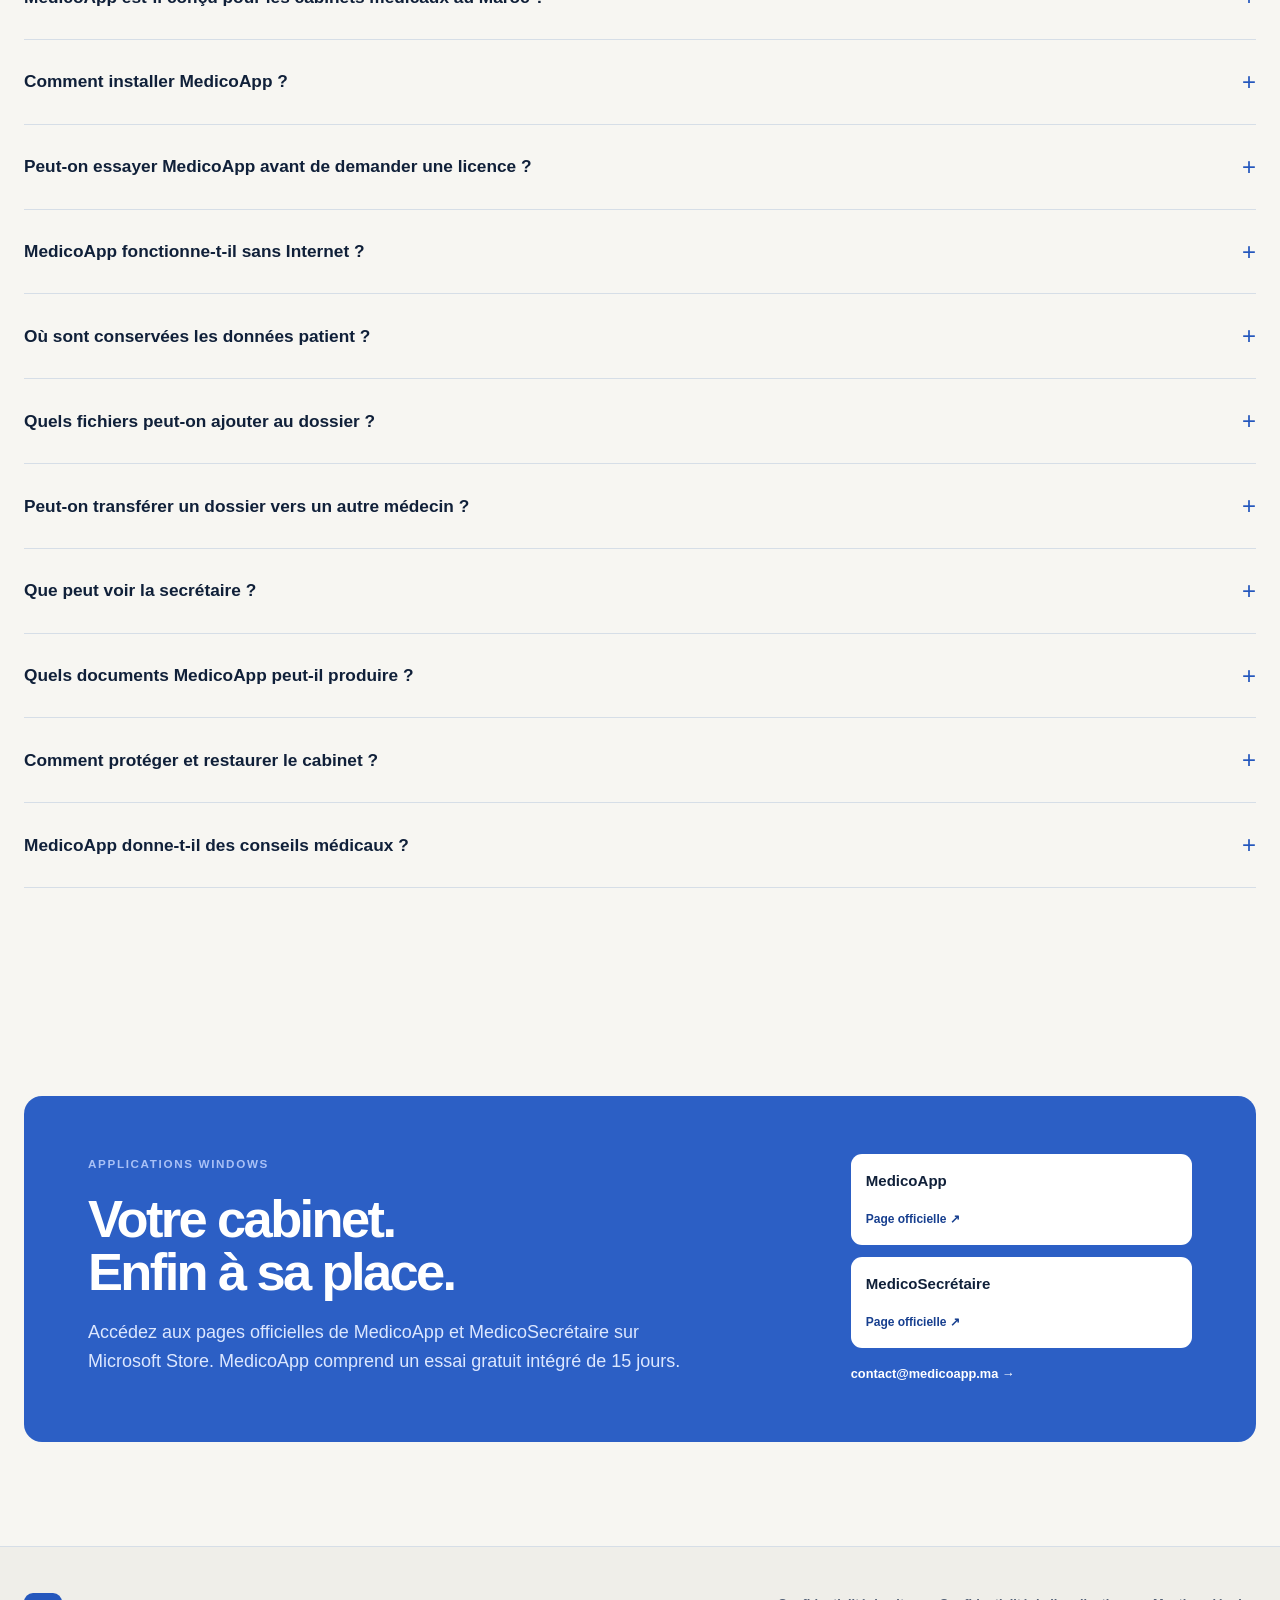
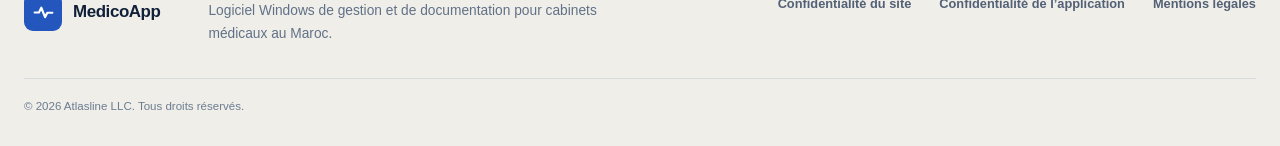
==== commit 8ec794d5: "Add files via upload" ====
--- a/public/index.html
+++ b/public/index.html
@@ -20,11 +20,11 @@
 <meta content="summary_large_image" name="twitter:card"/>
 <meta content="index,follow,max-image-preview:large,max-snippet:-1,max-video-preview:-1" name="robots"/><meta content="MedicoApp — Logiciel de cabinet médical au Maroc" name="twitter:title"/><meta content="Logiciel Windows pour cabinets médicaux au Maroc : dossier patient, agenda, documents, sauvegardes locales et essai gratuit de 15 jours." name="twitter:description"/><meta content="https://medicoapp.ma/assets/social-card.png" name="twitter:image"/><meta content="MedicoApp — logiciel Windows pour cabinets médicaux" name="twitter:image:alt"/><script type="application/ld+json">{"@context":"https://schema.org","@graph":[{"@type":"Organization","@id":"https://medicoapp.ma/#organization","name":"Atlasline LLC","url":"https://medicoapp.ma/","email":"mailto:contact@medicoapp.ma","areaServed":{"@type":"Country","name":"Morocco"}},{"@type":"WebSite","@id":"https://medicoapp.ma/#website","url":"https://medicoapp.ma/","name":"MedicoApp","alternateName":"MedicoApp Maroc","inLanguage":"fr-MA","publisher":{"@id":"https://medicoapp.ma/#organization"}},{"@type":"SoftwareApplication","@id":"https://medicoapp.ma/#medicoapp","name":"MedicoApp","url":"https://medicoapp.ma/","sameAs":["https://apps.microsoft.com/detail/9P7R8HBR5R9P"],"downloadUrl":"https://apps.microsoft.com/detail/9P7R8HBR5R9P","applicationCategory":"BusinessApplication","applicationSubCategory":"Logiciel de gestion de cabinet médical","operatingSystem":"Windows","countriesSupported":"MA","inLanguage":"fr-MA","description":"Logiciel Windows pour cabinets médicaux au Maroc : dossier patient, consultations, agenda, documents, sauvegardes locales et essai gratuit de 15 jours.","featureList":["Dossier patient local","Consultations","Agenda et rendez-vous","Documents et pièces jointes","Sauvegardes locales chiffrées","Essai gratuit intégré de 15 jours","Accès administratif local avec MedicoSecrétaire"],"image":["https://medicoapp.ma/assets/social-card.png","https://medicoapp.ma/assets/hero-dashboard-1280.webp"],"publisher":{"@id":"https://medicoapp.ma/#organization"}},{"@type":"SoftwareApplication","@id":"https://medicoapp.ma/#medicosecretaire","name":"MedicoSecrétaire","url":"https://medicoapp.ma/#medicosecretaire","sameAs":["https://apps.microsoft.com/detail/9N6L0B0H88LB"],"downloadUrl":"https://apps.microsoft.com/detail/9N6L0B0H88LB","applicationCategory":"BusinessApplication","applicationSubCategory":"Logiciel de secrétariat médical","operatingSystem":"Windows","countriesSupported":"MA","inLanguage":"fr-MA","description":"Compagnon Windows local de MedicoApp pour l’agenda, les rendez-vous et les informations administratives autorisées du cabinet.","publisher":{"@id":"https://medicoapp.ma/#organization"}},{"@type":"FAQPage","@id":"https://medicoapp.ma/#questions","mainEntity":[{"@type":"Question","name":"MedicoApp est-il conçu pour les cabinets médicaux au Maroc ?","acceptedAnswer":{"@type":"Answer","text":"Oui. MedicoApp est une application Windows en français destinée aux cabinets médicaux au Maroc. Elle organise le dossier patient, les consultations, les documents, l’agenda, les sauvegardes et le secrétariat local, sans dépendre d’un hébergement cloud des dossiers patients par l’éditeur."}},{"@type":"Question","name":"Comment installer MedicoApp ?","acceptedAnswer":{"@type":"Answer","text":"MedicoApp est distribué via sa page officielle Microsoft Store, accessible depuis medicoapp.ma ou par lien direct. MedicoSecrétaire est une application séparée et optionnelle pour le poste administratif du cabinet."}},{"@type":"Question","name":"Peut-on essayer MedicoApp avant de demander une licence ?","acceptedAnswer":{"@type":"Answer","text":"Oui. MedicoApp comprend un essai gratuit de 15 jours. Il démarre uniquement lorsque vous choisissez « Démarrer l’essai gratuit » dans l’application. Aucune carte bancaire n’est demandée et aucune demande de licence n’est envoyée automatiquement. À la fin de l’essai, l’activation commerciale reste une démarche distincte et explicite."}},{"@type":"Question","name":"MedicoApp fonctionne-t-il sans Internet ?","acceptedAnswer":{"@type":"Answer","text":"Oui. L’essai gratuit et le cœur du cabinet fonctionnent localement. Après activation d’une licence, l’utilisation quotidienne ne dépend pas d’un accès permanent à Internet. Internet reste utile pour la distribution, les mises à jour et certaines opérations externes, pas pour ouvrir les dossiers au quotidien."}},{"@type":"Question","name":"Où sont conservées les données patient ?","acceptedAnswer":{"@type":"Answer","text":"Sur l’installation locale du médecin et dans les sauvegardes locales qu’il contrôle. MedicoApp n’héberge pas les dossiers dans un cloud patient de l’éditeur."}},{"@type":"Question","name":"Quels fichiers peut-on ajouter au dossier ?","acceptedAnswer":{"@type":"Answer","text":"Les pièces jointes permettent de conserver localement des bilans, courriers, images et documents externes. Elles peuvent être catégorisées, annotées et liées à une consultation."}},{"@type":"Question","name":"Peut-on transférer un dossier vers un autre médecin ?","acceptedAnswer":{"@type":"Answer","text":"Oui. Le dossier patient peut être exporté puis importé sur une autre installation MedicoApp. Le transfert du fichier exporté doit être réalisé par un moyen adapté à la confidentialité des données."}},{"@type":"Question","name":"Que peut voir la secrétaire ?","acceptedAnswer":{"@type":"Answer","text":"Uniquement les informations administratives autorisées : agenda, rendez-vous, identité administrative et notes d’organisation. Les consultations, ordonnances, bilans et pièces cliniques restent hors de son accès."}},{"@type":"Question","name":"Quels documents MedicoApp peut-il produire ?","acceptedAnswer":{"@type":"Answer","text":"Le produit prend en charge les documents du cabinet prévus dans son parcours, notamment ordonnances, comptes rendus et demandes liées à la consultation, à partir des informations saisies et validées par le médecin."}},{"@type":"Question","name":"Comment protéger et restaurer le cabinet ?","acceptedAnswer":{"@type":"Answer","text":"MedicoApp prévoit des sauvegardes locales chiffrées, vérifiables et restaurables. Le médecin choisit où conserver ses copies de sauvegarde et garde la maîtrise de la procédure de récupération."}},{"@type":"Question","name":"MedicoApp donne-t-il des conseils médicaux ?","acceptedAnswer":{"@type":"Answer","text":"Non. Il structure, organise et conserve les informations saisies. Il ne fournit pas de diagnostic automatisé, d’interprétation clinique ou de recommandation thérapeutique."}}]}]}</script></head>
 <body class="home-page"><noscript><div class="noscript-store">JavaScript est désactivé. <a href="https://apps.microsoft.com/detail/9P7R8HBR5R9P">MedicoApp sur Microsoft Store</a> · <a href="https://apps.microsoft.com/detail/9N6L0B0H88LB">MedicoSecrétaire sur Microsoft Store</a></div></noscript>
-<a class="skip-link" href="#contenu">Aller au contenu</a>
+<a class="skip-link" href="#contenu">Aller au contenu</a><div aria-hidden="true" class="page-top-anchor" id="accueil"></div>
 <div aria-hidden="true" class="page-progress"><span id="progressBar"></span></div>
-<header class="site-header" id="top">
+<header class="site-header">
 <div class="nav-shell">
-<a aria-label="MedicoApp — accueil" class="brand" href="#top">
+<a aria-label="MedicoApp — accueil" class="brand" href="#accueil">
 <span aria-hidden="true" class="brand-mark"><svg viewbox="0 0 48 48"><path d="M7 24h8.2l4.6-9.1L27 33l4.3-8.5H41"></path></svg></span>
 <span>MedicoApp</span>
 </a>
@@ -65,10 +65,9 @@
 <ul aria-label="Points clés" class="hero-meta"><li>Essai gratuit de 15 jours</li><li>Utilisable hors ligne</li><li>Données patient conservées localement</li></ul>
 </div>
 <div class="hero-visual reveal" id="heroVisual">
-<div class="hero-screen-wrap" data-tilt="">
+<div class="hero-screen-wrap">
 <img alt="Écran Travail du jour de MedicoApp avec données de démonstration" decoding="async" fetchpriority="high" height="1003" sizes="(max-width: 780px) calc(100vw - 28px), (max-width: 1199px) 900px, 700px" src="assets/hero-dashboard.webp" srcset="assets/hero-dashboard-800.webp 800w, assets/hero-dashboard-1280.webp 1280w, assets/hero-dashboard.webp 1603w" width="1603"/>
 </div>
-<div class="floating-proof proof-b"><svg viewbox="0 0 24 24"><path d="M5 12l4 4L19 6"></path></svg><div><b>Données locales</b><span>Le cabinet garde le contrôle</span></div></div>
 </div>
 </div>
 <div class="hero-bottom"><a href="#produit">Explorer le produit <span>↓</span></a><p>Captures réelles de l’application · Données de démonstration</p></div>
@@ -211,7 +210,7 @@
 </div>
 </section>
 </main>
-<footer class="site-footer"><div class="footer-main"><a class="brand" href="#top"><span class="brand-mark"><svg viewbox="0 0 48 48"><path d="M7 24h8.2l4.6-9.1L27 33l4.3-8.5H41"></path></svg></span><span>MedicoApp</span></a><p>Logiciel Windows de gestion et de documentation pour cabinets médicaux au Maroc.</p><nav aria-label="Liens légaux"><a href="/confidentialite">Confidentialité du site</a><a href="/confidentialite-application">Confidentialité de l’application</a><a href="/mentions-legales">Mentions légales</a></nav></div><div class="footer-bottom"><span>© 2026 Atlasline LLC. Tous droits réservés.</span></div></footer>
-<dialog class="lightbox" id="lightbox"><button aria-label="Fermer" class="lightbox-close" type="button">×</button><img alt="Capture agrandie"/></dialog>
+<footer class="site-footer"><div class="footer-main"><a class="brand" href="#accueil"><span class="brand-mark"><svg viewbox="0 0 48 48"><path d="M7 24h8.2l4.6-9.1L27 33l4.3-8.5H41"></path></svg></span><span>MedicoApp</span></a><p>Logiciel Windows de gestion et de documentation pour cabinets médicaux au Maroc.</p><nav aria-label="Liens légaux"><a href="/confidentialite">Confidentialité du site</a><a href="/confidentialite-application">Confidentialité de l’application</a><a href="/mentions-legales">Mentions légales</a></nav></div><div class="footer-bottom"><span>© 2026 Atlasline LLC. Tous droits réservés.</span></div></footer>
+<dialog class="lightbox" id="lightbox"><button aria-label="Fermer" class="lightbox-close" type="button">×</button><img alt="Capture agrandie" height="1000" width="1600"/></dialog>
 <script src="https://get.microsoft.com/badge/ms-store-badge.bundled.js" type="module"></script><script defer="" src="script.js"></script></body>
 </html>
--- a/public/styles.css
+++ b/public/styles.css
@@ -1,1303 +1,344 @@
-/* MedicoApp official website — V6.3 final layout and responsive closure */
-:root{--blue:#2457bd;--blue2:#173f8f;--blue3:#0f2f70;--ink:#102039;--navy:#0e223a;--navy2:#142e4e;--paper:#f5f3ee;--paper2:#fbfaf7;--white:#fff;--muted:#536176;--line:#d8e0e9;--soft:#eaf0fa;--mint:#88c7bd;--shadow:0 28px 80px rgba(15,35,62,.12);--shadow2:0 15px 45px rgba(15,35,62,.08);--max:1360px}
-*{box-sizing:border-box}html{scroll-behavior:smooth;scroll-padding-top:82px;background:var(--paper);overflow-x:hidden}body{margin:0;color:var(--ink);background:var(--paper);overflow-x:hidden;font-family:"Segoe UI Variable Text","Segoe UI",Arial,sans-serif;font-size:16px;line-height:1.62;-webkit-font-smoothing:antialiased;text-rendering:optimizeLegibility}img,svg{display:block;max-width:100%}a{color:inherit}button,input,select,textarea{font:inherit}button{color:inherit}::selection{background:#cbdafa}.sr-only{position:absolute!important;width:1px;height:1px;padding:0;margin:-1px;overflow:hidden;clip:rect(0,0,0,0);white-space:nowrap;border:0}.skip-link{position:fixed;left:14px;top:-80px;z-index:9999;padding:10px 14px;border-radius:10px;background:var(--navy);color:#fff;text-decoration:none}.skip-link:focus{top:14px}.page-progress{position:fixed;inset:0 0 auto;z-index:300;height:3px;pointer-events:none}.page-progress span{display:block;width:0;height:100%;background:var(--blue)}
-.site-header{position:sticky;top:0;z-index:150;border-bottom:1px solid rgba(16,32,57,.08);background:color-mix(in srgb,var(--paper) 88%,transparent);backdrop-filter:blur(18px)}.nav-shell{width:min(calc(100% - 42px),var(--max));min-height:76px;margin:auto;display:grid;grid-template-columns:auto 1fr auto;align-items:center;gap:30px}.brand{display:inline-flex;align-items:center;gap:11px;text-decoration:none;width:max-content;font-weight:790;letter-spacing:-.03em;font-size:1.05rem}.brand-mark{width:36px;height:36px;display:grid;place-items:center;border-radius:11px;background:var(--blue);color:#fff;box-shadow:0 10px 26px rgba(36,87,189,.25)}.brand-mark svg{width:24px}.brand-mark path{fill:none;stroke:currentColor;stroke-width:4.2;stroke-linecap:round;stroke-linejoin:round}.main-nav{display:flex;justify-content:center;gap:2px}.main-nav a,.nav-cta{padding:9px 12px;border-radius:9px;text-decoration:none;font-size:.85rem;font-weight:690}.main-nav a{color:#526176}.main-nav a:hover{color:var(--ink);background:rgba(255,255,255,.65)}.nav-cta{background:var(--navy);color:#fff;padding-inline:16px}.nav-cta:hover{background:var(--blue2)}.nav-toggle{display:none}
-.section{width:min(calc(100% - 42px),var(--max));margin:auto;padding:112px 0}.eyebrow{margin:0 0 18px;color:var(--blue);font-size:.76rem;font-weight:820;letter-spacing:.15em;text-transform:uppercase}.eyebrow.light{color:#9dbbff}.accent{color:var(--blue)}h1,h2,h3,p{overflow-wrap:normal;word-break:normal}h1,h2,h3{font-family:"Segoe UI Variable Display","Segoe UI",Arial,sans-serif;text-wrap:balance}
-.hero{position:relative;min-height:calc(100vh - 76px);overflow:hidden;display:flex;flex-direction:column}.hero-grid-bg{position:absolute;inset:0;background-image:none;background-size:72px 72px;mask-image:none}.hero-orb{position:absolute;border-radius:50%;filter:blur(10px);pointer-events:none}.orb-one{width:620px;height:620px;right:-130px;top:0;background:transparent}.orb-two{width:420px;height:420px;left:-200px;bottom:-80px;background:transparent}.hero-shell{position:relative;z-index:2;width:min(calc(100% - 42px),var(--max));margin:auto;display:grid;grid-template-columns:minmax(520px,.92fr) minmax(560px,1.08fr);gap:58px;align-items:center;padding:72px 0 58px}.hero-copy h1{margin:0;font-size:clamp(4.7rem,7.1vw,8.2rem);line-height:.88;letter-spacing:-.072em;font-weight:800}.hero-copy h1 span{display:block;white-space:nowrap}.hero-lead{max-width:720px;margin:30px 0 0;color:#526176;font-size:clamp(1.03rem,1.45vw,1.2rem);line-height:1.72}.store-choices{display:grid;grid-template-columns:1fr 1fr;gap:11px;margin-top:32px;max-width:720px}.store-choice{min-height:76px;display:grid;grid-template-columns:35px 1fr auto;gap:12px;align-items:center;padding:12px 15px;border:1px solid #cbd5e1;border-radius:15px;background:#fff;color:var(--ink);text-decoration:none;box-shadow:0 12px 32px rgba(19,44,78,.07);transition:transform .18s ease,box-shadow .18s ease,border-color .18s ease}.store-choice:hover{transform:translateY(-3px);box-shadow:0 18px 38px rgba(19,44,78,.12);border-color:#b3c4dc}.store-choice.secondary{background:#eff4fc}.store-choice small{display:block;color:#536176;font-size:.68rem}.store-choice b{display:block;margin-top:2px;font-size:.88rem}.store-choice em{font-style:normal;color:var(--blue);font-size:1rem}.window-icon{width:29px;height:29px;display:grid;grid-template-columns:1fr 1fr;gap:2px}.window-icon i{display:block;background:var(--blue);border-radius:1px}.hero-meta{display:flex;flex-wrap:wrap;gap:9px 18px;margin-top:25px;color:#536176;font-size:.76rem;font-weight:650}.hero-meta span{display:inline-flex;align-items:center;gap:8px}.hero-meta span:before{content:"";width:5px;height:5px;border-radius:50%;background:#9aabc1}.hero-visual{position:relative;min-height:610px;display:flex;align-items:center;justify-content:center}.hero-screen-wrap{position:relative;z-index:3;width:100%;border:1px solid rgba(24,54,94,.15);border-radius:22px;background:#fff;box-shadow:0 40px 90px rgba(16,38,68,.2);overflow:hidden;transform:perspective(1500px) rotateY(-3deg) rotateX(1deg)}.hero-screen-wrap img{width:100%;height:auto}.floating-proof{position:absolute;z-index:5;display:flex;align-items:center;gap:10px;padding:12px 14px;border:1px solid #d5dfe9;border-radius:14px;background:rgba(255,255,255,.93);box-shadow:var(--shadow2);backdrop-filter:blur(10px)}.floating-proof svg{width:25px;height:25px;padding:5px;border-radius:8px;background:#eaf1fd}.floating-proof svg path{fill:none;stroke:var(--blue);stroke-width:1.8;stroke-linecap:round;stroke-linejoin:round}.floating-proof b{display:block;font-size:.76rem}.floating-proof span{display:block;color:#7a8799;font-size:.62rem}.proof-b{left:-22px;bottom:80px}.hero-bottom{position:relative;z-index:2;width:min(calc(100% - 42px),var(--max));margin:auto;padding:19px 0 28px;display:flex;justify-content:space-between;gap:25px;border-top:1px solid #dbe1e7;color:#6f7e92;font-size:.76rem}.hero-bottom a{color:var(--ink);font-weight:740;text-decoration:none}.hero-bottom a span{margin-left:7px;color:var(--blue)}.hero-bottom p{margin:0}
-.trust-strip{display:grid;grid-template-columns:repeat(4,1fr);border-top:1px solid var(--line);border-bottom:1px solid var(--line);background:#edf0f1}.trust-strip article{min-height:122px;display:flex;align-items:center;gap:15px;padding:28px max(24px,calc((100vw - var(--max))/8));border-right:1px solid #d4dce4}.trust-strip article:last-child{border-right:0}.trust-icon{width:38px;height:38px;flex:none;display:grid;place-items:center;border-radius:11px;background:#fff;box-shadow:0 7px 20px rgba(16,40,70,.07)}.trust-icon svg{width:21px}.trust-icon path,.trust-icon circle{fill:none;stroke:var(--blue);stroke-width:1.7;stroke-linecap:round;stroke-linejoin:round}.trust-strip b{font-size:.86rem;line-height:1.35}
-.section-heading{max-width:960px;margin-bottom:66px}.section-heading.compact{max-width:860px}.section-heading h2{margin:0;font-size:clamp(3rem,5.6vw,6.1rem);line-height:.96;letter-spacing:-.062em;font-weight:790}.section-heading h2 span{display:block}.section-heading>p:last-child{max-width:790px;margin:25px 0 0;color:var(--muted);font-size:1.04rem}
-.experience-stage{display:grid;grid-template-columns:230px minmax(280px,.72fr) minmax(580px,1.45fr);gap:34px;align-items:start}.experience-nav{position:sticky;top:105px;display:flex;flex-direction:column;gap:4px}.experience-tab{display:grid;grid-template-columns:26px 1fr;gap:10px;align-items:center;padding:11px 12px;border:1px solid transparent;border-radius:10px;background:transparent;text-align:left;color:#738197;font-size:.76rem;font-weight:680;cursor:pointer}.experience-tab svg{width:21px}.experience-tab svg path,.experience-tab svg circle{fill:none;stroke:currentColor;stroke-width:1.7;stroke-linecap:round;stroke-linejoin:round}.experience-tab:hover{background:#fff;color:var(--ink)}.experience-tab.is-active{background:var(--navy);color:#fff;box-shadow:0 12px 28px rgba(15,35,61,.13)}.experience-copy{position:sticky;top:112px;min-height:330px;padding:29px 0}.experience-text{display:none}.experience-text.is-active{display:block;animation:copyIn .3s ease}.mini-label{margin:0 0 10px;color:var(--blue);font-size:.7rem;font-weight:780;letter-spacing:.09em;text-transform:uppercase}.experience-text h3{margin:0;font-size:clamp(1.9rem,3vw,3.25rem);line-height:1.05;letter-spacing:-.045em}.experience-text p:last-child{margin:20px 0 0;color:var(--muted)}.experience-screen{position:relative;min-height:530px;display:grid;place-items:center;border:1px solid #d4dde7;border-radius:22px;background:#fff;box-shadow:var(--shadow);overflow:hidden}.screen-image{display:none;width:100%;height:auto}.screen-image.is-active{display:block;animation:screenIn .35s ease}.screen-image.portrait{width:auto;max-height:760px;object-fit:contain}.zoom-button{position:absolute;z-index:4;right:14px;top:14px;padding:8px 11px;border:1px solid #d0d9e3;border-radius:10px;background:rgba(255,255,255,.93);font-size:.72rem;font-weight:720;cursor:pointer;box-shadow:0 8px 22px rgba(15,34,60,.08)}@keyframes copyIn{from{opacity:0;transform:translateY(8px)}}@keyframes screenIn{from{opacity:.3;transform:scale(.992)}}
-.bento-section{padding-top:80px}.bento-grid{display:grid;grid-template-columns:1fr 1fr;gap:15px}.bento-card{position:relative;min-height:510px;padding:30px;border:1px solid var(--line);border-radius:24px;background:#fff;overflow:hidden}.bento-card.bento-large{grid-row:span 2;min-height:1040px}.bento-card.bento-dark{background:var(--navy);color:#fff}.bento-card.bento-wide{grid-column:span 2;min-height:520px}.bento-icon{width:44px;height:44px;display:grid;place-items:center;margin-bottom:24px;border-radius:13px;background:#eaf1fd;color:var(--blue)}.bento-dark .bento-icon{background:#1b3c64;color:#8fb1ff}.bento-icon svg{width:24px}.bento-icon path,.bento-icon circle{fill:none;stroke:currentColor;stroke-width:1.7;stroke-linecap:round;stroke-linejoin:round}.bento-copy{position:relative;z-index:2;max-width:650px}.bento-copy h3{margin:0;font-size:clamp(1.75rem,3vw,3.1rem);line-height:1.04;letter-spacing:-.045em}.bento-copy p:last-child{margin:15px 0 0;color:var(--muted)}.bento-dark .bento-copy p:last-child{color:#b9c7d8}.bento-card img{position:absolute;left:28px;right:28px;bottom:0;width:calc(100% - 56px);height:auto;border:1px solid rgba(125,145,170,.28);border-bottom:0;border-radius:15px 15px 0 0;box-shadow:0 15px 45px rgba(15,35,62,.13)}.bento-large img{bottom:30px;border-bottom:1px solid rgba(125,145,170,.28);border-radius:15px}.bento-large figure{margin:0}.bento-large figcaption{position:absolute;right:45px;bottom:42px;padding:7px 10px;border-radius:999px;background:rgba(15,34,58,.9);color:#fff;font-size:.62rem}.transfer-card{background:#eef4fd}.transfer-card img{bottom:28px;border-bottom:1px solid #ced9e6;border-radius:15px}.bento-wide img{width:55%;left:auto;right:28px}.bento-wide .bento-copy{max-width:42%}
-.donnees-locales{background:var(--navy);color:#fff;overflow:hidden}.local-shell{display:grid;grid-template-columns:.95fr 1.05fr;gap:70px;align-items:center}.local-copy h2{margin:0;font-size:clamp(3rem,5.7vw,6.1rem);line-height:.94;letter-spacing:-.062em}.local-copy h2 span{display:block}.local-copy .lead{max-width:680px;margin:28px 0 0;color:#b8c5d5;font-size:1.03rem}.local-points{margin-top:36px;border-top:1px solid rgba(255,255,255,.13)}.local-points>div{display:grid;grid-template-columns:44px 1fr;gap:14px;padding:19px 0;border-bottom:1px solid rgba(255,255,255,.13)}.point-icon{width:34px;height:34px;display:grid;place-items:center;border-radius:10px;background:#183657;color:#8fb1ff}.point-icon svg{width:20px}.point-icon path{fill:none;stroke:currentColor;stroke-width:1.7;stroke-linecap:round;stroke-linejoin:round}.local-points b{display:block;font-size:.9rem}.local-points p{margin:4px 0 0;color:#8191a6;font-size:.78rem}.data-orbit{position:relative;min-height:590px;display:grid;place-items:center}.orbit-line{position:absolute;border:1px solid rgba(255,255,255,.1);border-radius:50%}.o1{width:500px;height:500px}.o2{width:390px;height:390px;border-style:dashed}.o3{width:270px;height:270px}.local-device{position:relative;z-index:3;width:250px;height:180px;display:flex;flex-direction:column;align-items:center;justify-content:center;border:1px solid rgba(255,255,255,.18);border-radius:22px;background:#142e4e;box-shadow:0 32px 70px rgba(0,0,0,.3)}.local-logo{width:42px;height:42px;display:grid;place-items:center;margin-bottom:13px;border-radius:11px;background:var(--blue);font-weight:800}.local-device small{margin-top:6px;color:#8294aa;font-size:.68rem}.orbit-tag{position:absolute;z-index:4;padding:8px 11px;border:1px solid rgba(255,255,255,.12);border-radius:999px;background:#15304f;color:#dce5ef;font-size:.68rem;font-weight:650}.t-db{left:2%;top:27%}.t-files{right:0;top:35%}.t-backup{left:9%;bottom:23%}.no-cloud{position:absolute;right:3%;bottom:12%;width:160px;text-align:center;color:#7f90a5}.no-cloud>span{font-size:3.6rem;opacity:.48}.no-cloud i{position:absolute;left:39px;top:36px;width:80px;height:2px;background:#c36b86;transform:rotate(-25deg)}.no-cloud small{display:block;font-size:.62rem}
-.product-pair{display:grid;grid-template-columns:1fr 1fr;gap:15px}.product-card{position:relative;min-height:690px;padding:34px;border:1px solid var(--line);border-radius:24px;background:#fff;overflow:hidden}.product-card.secretary-product{background:#eef4fd}.product-symbol{width:48px;height:48px;display:grid;place-items:center;margin-bottom:28px;border-radius:14px;background:var(--blue);color:#fff}.secretary-symbol{background:var(--navy)}.product-symbol svg{width:27px}.product-symbol path{fill:none;stroke:currentColor;stroke-width:1.8;stroke-linecap:round;stroke-linejoin:round}.product-card h3{margin:0;font-size:clamp(2.3rem,4vw,4.3rem);line-height:1;letter-spacing:-.055em}.product-card>div>p:last-of-type{max-width:560px;color:var(--muted)}.product-card ul{list-style:none;padding:0;margin:25px 0 0;display:grid;gap:8px}.product-card li{display:flex;gap:9px;align-items:center;color:#55657a;font-size:.82rem}.product-card li:before{content:"✓";width:21px;height:21px;display:grid;place-items:center;border-radius:50%;background:#eaf1fd;color:var(--blue);font-size:.68rem;font-weight:800}.product-card img{position:absolute;left:34px;right:34px;bottom:0;width:calc(100% - 68px);border:1px solid #d8e1eb;border-bottom:0;border-radius:16px 16px 0 0;box-shadow:0 18px 45px rgba(15,35,62,.12)}
-.utility{width:100%;max-width:none;padding-left:max(21px,calc((100vw - var(--max))/2));padding-right:max(21px,calc((100vw - var(--max))/2))}.utility-panel{width:min(100%,var(--max));margin:auto;padding:72px;border-radius:28px;background:#142e4e;color:#fff}.utility-panel h2{margin:0;font-size:clamp(3rem,5.8vw,6rem);line-height:.96;letter-spacing:-.062em}.utility-panel h2 span{display:block}.utility-panel>p:last-of-type{max-width:800px;margin:26px 0 0;color:#b8c5d4}.utility-grid{display:grid;grid-template-columns:1fr 1fr;margin-top:50px;border:1px solid rgba(255,255,255,.13);border-radius:17px;overflow:hidden}.utility-grid div{min-height:105px;display:flex;align-items:center;gap:14px;padding:22px;border-right:1px solid rgba(255,255,255,.13);border-bottom:1px solid rgba(255,255,255,.13)}.utility-grid div:nth-child(2n){border-right:0}.utility-grid div:nth-last-child(-n+2){border-bottom:0}.utility-grid svg{width:24px;color:#88a9ee}.utility-grid path{fill:none;stroke:currentColor;stroke-width:1.8;stroke-linecap:round}.utility-grid b{font-size:.86rem}
-.use-cases{padding-top:90px}.role-grid{display:grid;grid-template-columns:repeat(3,1fr);gap:15px}.role-card{min-height:390px;padding:30px;border:1px solid var(--line);border-radius:22px;background:#fff}.role-avatar{width:70px;height:70px;display:grid;place-items:center;margin-bottom:28px;border-radius:22px;background:#edf2fb;color:var(--blue)}.role-avatar svg{width:55px;height:55px}.role-avatar path,.role-avatar circle{fill:none;stroke:currentColor;stroke-width:1.7;stroke-linecap:round;stroke-linejoin:round}.role-card h3{margin:0;font-size:1.75rem;line-height:1.12;letter-spacing:-.035em}.role-card>p:last-child{color:var(--muted)}
-.gallery{padding-top:80px}.gallery-grid{display:grid;grid-template-columns:repeat(2,1fr);gap:15px}.gallery-item{position:relative;min-height:360px;padding:0;border:1px solid var(--line);border-radius:21px;background:#fff;overflow:hidden;cursor:zoom-in;box-shadow:var(--shadow2)}.gallery-item img{width:100%;height:100%;object-fit:cover;object-position:top}.gallery-item span{position:absolute;left:18px;bottom:18px;padding:8px 12px;border-radius:999px;background:rgba(15,34,58,.92);color:#fff;font-size:.72rem;font-weight:740}
-.faq-list{max-width:1050px}.faq-item{border-top:1px solid var(--line)}.faq-item:last-child{border-bottom:1px solid var(--line)}.faq-item summary{list-style:none;cursor:pointer;display:flex;justify-content:space-between;align-items:center;gap:30px;padding:25px 0;font-size:1.05rem;font-weight:700}.faq-item summary::-webkit-details-marker{display:none}.faq-item summary span{font-size:1.5rem;color:#8c99aa;transition:transform .2s ease}.faq-item[open] summary span{transform:rotate(45deg)}.faq-item div{max-width:810px;padding:0 0 25px;color:var(--muted)}.faq-item div p{margin:0}
-.final-cta{padding-top:80px}.final-cta-panel{position:relative;display:grid;grid-template-columns:1fr auto;gap:50px;align-items:end;padding:58px;border-radius:27px;background:var(--blue);color:#fff;overflow:hidden}.final-cta-panel:after{content:"";position:absolute;width:400px;height:400px;right:-120px;top:-170px;border-radius:50%;background:rgba(255,255,255,.08)}.final-cta h2{margin:0;font-size:clamp(3rem,5.4vw,5.8rem);line-height:.95;letter-spacing:-.06em}.final-cta h2 span{display:block}.final-cta p:last-child{max-width:650px;color:#dbe6ff}.final-actions{position:relative;z-index:2;display:flex;flex-direction:column;gap:11px;min-width:300px}.button{min-height:51px;display:flex;align-items:center;justify-content:center;gap:11px;padding:0 18px;border:1px solid transparent;border-radius:12px;text-decoration:none;font-size:.86rem;font-weight:750}.button .window-icon{width:23px;height:23px}.button-white{background:#fff;color:var(--navy)}.button-outline{border-color:rgba(255,255,255,.38);color:#fff;background:rgba(255,255,255,.07)}.button-outline .window-icon i{background:#fff}.contact-link{margin-top:5px;color:#fff;text-align:center;text-decoration:none;font-size:.78rem}
-.site-footer{background:#ecebe6;border-top:1px solid #d5d8d7}.footer-main,.footer-bottom{width:min(calc(100% - 42px),var(--max));margin:auto}.footer-main{display:grid;grid-template-columns:.75fr 1fr 1fr;gap:50px;padding:53px 0 39px}.footer-main>p{margin:5px 0 0;color:#68768a;font-size:.84rem}.footer-main nav{display:grid;grid-template-columns:1fr 1fr;gap:8px 28px}.footer-main nav a{color:#536176;text-decoration:none;font-size:.8rem}.footer-bottom{display:flex;justify-content:space-between;gap:20px;padding:18px 0 27px;border-top:1px solid #d3d6d5;color:#788392;font-size:.7rem}.lightbox{width:min(96vw,1500px);padding:16px;border:0;border-radius:20px;background:#fff;box-shadow:0 40px 100px rgba(0,0,0,.38)}.lightbox::backdrop{background:rgba(5,14,26,.78);backdrop-filter:blur(7px)}.lightbox img{max-height:88vh;margin:auto}.lightbox-close{position:absolute;right:18px;top:18px;width:40px;height:40px;border:0;border-radius:50%;background:var(--navy);color:#fff;font-size:1.4rem;cursor:pointer}
-.reveal{opacity:0;transform:translateY(18px);transition:opacity .62s ease,transform .62s ease}.reveal.is-visible{opacity:1;transform:none}
-.legal-page{min-height:100vh;background:var(--paper2)}.legal-shell{width:min(calc(100% - 42px),930px);margin:auto;padding:90px 0 125px}.legal-shell .brand{margin-bottom:72px}.legal-shell h1{margin:0;font-size:clamp(3rem,7vw,6rem);line-height:.95;letter-spacing:-.06em}.legal-shell h2{margin:48px 0 12px;font-size:1.5rem;letter-spacing:-.03em}.legal-shell p,.legal-shell li{color:#59677c}.legal-shell a{color:var(--blue)}.legal-note{margin-top:30px;padding:20px 22px;border:1px solid var(--line);border-radius:15px;background:#fff}
-@media(max-width:1120px){.main-nav{display:none}.hero-shell{grid-template-columns:1fr;gap:45px}.hero-copy{max-width:900px}.hero-visual{min-height:auto;max-width:900px;width:100%;margin:auto}.experience-stage{grid-template-columns:180px 1fr}.experience-copy{position:static;grid-column:2}.experience-screen{grid-column:1/-1}.bento-grid{grid-template-columns:1fr 1fr}.local-shell{grid-template-columns:1fr}.data-orbit{min-height:520px}.product-card{min-height:620px}.final-cta-panel{grid-template-columns:1fr}.final-actions{max-width:440px}}
-@media(max-width:780px){html{scroll-padding-top:70px}.nav-shell,.section,.hero-shell,.hero-bottom,.footer-main,.footer-bottom{width:min(calc(100% - 28px),var(--max))}.nav-shell{min-height:66px}.nav-cta{display:none}.nav-toggle{display:flex;flex-direction:column;justify-content:center;gap:5px;justify-self:end;width:42px;height:42px;border:1px solid var(--line);border-radius:11px;background:#fff}.nav-toggle i{width:18px;height:1.5px;margin:auto;background:var(--ink)}.main-nav{position:absolute;display:none;top:66px;left:14px;right:14px;padding:10px;border:1px solid var(--line);border-radius:14px;background:#fff;box-shadow:var(--shadow);flex-direction:column}.main-nav.is-open{display:flex}.main-nav a{padding:12px}.section{padding:78px 0}.hero{min-height:auto}.hero-shell{padding:62px 0 35px}.hero-copy h1{font-size:clamp(2.75rem,13vw,4rem);line-height:.91}.hero-copy h1 span{white-space:nowrap}.hero-meta{display:none}.hero-lead{font-size:.98rem}.store-choices{grid-template-columns:1fr}.hero-visual{padding:15px 0 25px}.hero-screen-wrap{transform:none;border-radius:15px}.floating-proof{display:none}.hero-bottom{padding-bottom:22px}.hero-bottom p{display:none}.trust-strip{grid-template-columns:1fr 1fr}.trust-strip article{min-height:112px;padding:21px 16px}.trust-strip article:nth-child(2){border-right:0}.trust-strip article:nth-child(-n+2){border-bottom:1px solid #d4dce4}.trust-strip b{font-size:.76rem}.section-heading{margin-bottom:42px}.section-heading h2{font-size:clamp(2.55rem,12vw,4.15rem)}.experience-stage{grid-template-columns:1fr}.experience-nav{position:static;display:flex;flex-direction:row;overflow-x:auto;padding-bottom:6px;scrollbar-width:none}.experience-nav::-webkit-scrollbar{display:none}.experience-tab{min-width:max-content;grid-template-columns:21px auto;padding:10px 12px}.experience-copy{grid-column:auto;position:static;min-height:270px;padding:16px 0}.experience-text h3{font-size:2.15rem}.experience-screen{grid-column:auto;min-height:0;border-radius:15px}.screen-image.portrait{max-height:610px}.zoom-button{display:none}.bento-grid{grid-template-columns:1fr}.bento-card,.bento-card.bento-large,.bento-card.bento-wide{grid-column:auto;grid-row:auto;min-height:550px;padding:24px}.bento-card.bento-large{min-height:680px}.bento-card img{left:20px;right:20px;width:calc(100% - 40px)}.bento-wide img{width:calc(100% - 40px);left:20px;right:20px}.bento-wide .bento-copy{max-width:100%}.bento-copy h3{font-size:2.05rem}.local-copy h2,.utility-panel h2,.final-cta h2{font-size:clamp(2.7rem,12vw,4.2rem)}.local-section,.utility{padding-left:14px;padding-right:14px}.local-shell{width:100%}.data-orbit{min-height:430px;transform:scale(.88);transform-origin:center}.product-pair{grid-template-columns:1fr}.product-card{min-height:630px;padding:25px}.product-card img{left:24px;right:24px;width:calc(100% - 48px)}.utility-panel{padding:38px 23px}.utility-grid{grid-template-columns:1fr}.utility-grid div{border-right:0}.utility-grid div:nth-last-child(-n+2){border-bottom:1px solid rgba(255,255,255,.13)}.utility-grid div:last-child{border-bottom:0}.role-grid{grid-template-columns:1fr}.role-card{min-height:auto}.gallery-grid{grid-template-columns:1fr}.gallery-item{min-height:250px}.final-cta-panel{padding:36px 23px}.final-actions{min-width:0}.footer-main{grid-template-columns:1fr}.footer-main nav{grid-template-columns:1fr 1fr}.footer-bottom{flex-direction:column}.legal-shell{width:min(calc(100% - 28px),930px);padding-top:65px}}
-@media(prefers-reduced-motion:reduce){html{scroll-behavior:auto}*,*:before,*:after{animation-duration:.01ms!important;animation-iteration-count:1!important;transition-duration:.01ms!important}.reveal{opacity:1;transform:none}}
-
-/* V4 polish: full-bleed product captures, refined sticky navigation and stable responsive media. */
-section[id]{scroll-margin-top:96px}
-.page-progress{height:4px;background:rgba(20,45,78,.04)}
-.page-progress span{box-shadow:0 0 18px rgba(60,111,224,.45)}
-.site-header{transition:background .24s ease,box-shadow .24s ease,border-color .24s ease}
-.site-header .nav-shell,.site-header .brand-mark{transition:min-height .24s ease,width .24s ease,height .24s ease,box-shadow .24s ease}
-.site-header.is-scrolled{background:rgba(246,245,241,.94);border-bottom-color:rgba(16,32,57,.12);box-shadow:0 14px 34px rgba(15,35,62,.08)}
-.site-header.is-scrolled .nav-shell{min-height:66px}
-.site-header.is-scrolled .brand-mark{width:33px;height:33px;box-shadow:0 8px 20px rgba(36,87,189,.21)}
-.main-nav a{position:relative;transition:color .18s ease,background .18s ease}
-.main-nav a.is-active{color:var(--blue);background:rgba(36,87,189,.08)}
-.main-nav a:focus-visible,.nav-cta:focus-visible,.store-choice:focus-visible,.experience-tab:focus-visible,.gallery-item:focus-visible,.zoom-button:focus-visible,.faq-item summary:focus-visible{outline:3px solid rgba(36,87,189,.34);outline-offset:3px}
-
-/* Screenshots are the surface: no decorative white gutters around the app. */
-.hero-screen-wrap{border:0;background:transparent;border-radius:19px;box-shadow:0 42px 92px rgba(16,38,68,.24),0 8px 26px rgba(16,38,68,.12);overflow:hidden;transform:perspective(1500px) rotateY(-2deg) rotateX(.7deg) translateZ(0)}
-.hero-screen-wrap img{width:100%;height:auto;border-radius:19px}
-
-.experience-screen{position:relative;min-height:0;aspect-ratio:1602/1003;display:block;border:0;border-radius:18px;background:transparent;box-shadow:0 34px 72px rgba(15,35,62,.18),0 8px 22px rgba(15,35,62,.09);overflow:hidden;transform:perspective(1500px) rotateY(-1.1deg) translateZ(0)}
-.screen-image,.screen-image.portrait{position:absolute;inset:0;display:none;width:100%;height:100%;max-height:none;object-fit:cover;object-position:top;border-radius:18px}
+/* MedicoApp official website — V6.8 clean stylesheet */
+:root{
+  --blue:#2457bd;
+  --blue-dark:#173f8f;
+  --ink:#102039;
+  --navy:#0e223a;
+  --navy-2:#142e4e;
+  --paper:#f7f6f2;
+  --paper-2:#fbfaf7;
+  --white:#fff;
+  --muted:#536176;
+  --muted-2:#718096;
+  --line:#d6dee7;
+  --soft:#eef3fb;
+  --max:1440px;
+  --header-h:76px;
+  --radius:18px;
+  --screen-shadow:0 24px 56px rgba(15,35,62,.13);
+}
+
+*{box-sizing:border-box}
+html{scroll-behavior:smooth;scroll-padding-top:calc(var(--header-h) + 20px);background:var(--paper);overflow-x:hidden}
+body{margin:0;color:var(--ink);background:var(--paper);font-family:"Segoe UI Variable Text","Segoe UI",Arial,sans-serif;font-size:18px;line-height:1.66;-webkit-font-smoothing:antialiased;text-rendering:optimizeLegibility;overflow-x:hidden}
+img,svg{display:block;max-width:100%}
+a{color:inherit}
+button,input,select,textarea{font:inherit}
+button{color:inherit}
+h1,h2,h3,p{overflow-wrap:normal;word-break:normal}
+h1,h2,h3{font-family:"Segoe UI Variable Display","Segoe UI",Arial,sans-serif;text-wrap:balance}
+::selection{background:#cbdafa}
+
+.sr-only{position:absolute!important;width:1px;height:1px;padding:0;margin:-1px;overflow:hidden;clip:rect(0,0,0,0);white-space:nowrap;border:0}
+.skip-link{position:fixed;left:16px;top:-90px;z-index:9999;padding:10px 14px;border-radius:8px;background:var(--navy);color:#fff;text-decoration:none}
+.skip-link:focus{top:16px}
+.page-top-anchor{position:absolute;top:0;left:0;width:1px;height:1px;pointer-events:none}
+.noscript-store{padding:10px 16px;background:#fff4cc;color:var(--ink);font-size:.85rem;text-align:center}.noscript-store a{color:var(--blue-dark);font-weight:700}
+.page-progress{position:fixed;inset:0 0 auto;z-index:300;height:3px;pointer-events:none}
+.page-progress span{display:block;width:0;height:100%;background:var(--blue)}
+
+/* Header */
+.site-header{position:sticky;top:0;z-index:150;border-bottom:1px solid rgba(16,32,57,.10);background:rgba(247,246,242,.98);box-shadow:none!important;backdrop-filter:none!important}
+.nav-shell{width:min(calc(100% - 48px),var(--max));min-height:var(--header-h);margin:auto;display:grid;grid-template-columns:auto minmax(0,1fr) auto;align-items:center;gap:28px}
+.brand{display:inline-flex;align-items:center;gap:11px;width:max-content;color:var(--ink);font-size:1.06rem;font-weight:790;letter-spacing:-.025em;text-decoration:none}
+.brand-mark,.site-header .brand-mark,.site-footer .brand-mark,.site-header.is-scrolled .brand-mark{width:38px;height:38px;display:grid;place-items:center;border-radius:9px;background:var(--blue);color:#fff;box-shadow:none!important;filter:none!important}
+.brand-mark svg{width:25px}
+.brand-mark path{fill:none;stroke:currentColor;stroke-width:4.2;stroke-linecap:round;stroke-linejoin:round}
+.main-nav{display:flex;justify-content:center;align-items:center;gap:18px}
+.main-nav a{position:relative;padding:11px 0 10px;color:#526176;font-size:.86rem;font-weight:700;text-decoration:none;white-space:nowrap}
+.main-nav a:hover{color:var(--ink)}
+.main-nav a::after{content:"";position:absolute;left:50%;bottom:5px;width:0;height:2px;background:var(--blue);transform:translateX(-50%);transition:width .18s ease}
+.main-nav a:hover::after,.main-nav a.is-active::after{width:100%}
+.main-nav a.is-active{color:var(--blue-dark)}
+.nav-cta{display:inline-flex;align-items:center;justify-content:center;min-height:42px;padding:0 17px;border-radius:9px;background:var(--navy);color:#fff;font-size:.86rem;font-weight:730;text-decoration:none;white-space:nowrap}
+.nav-cta:hover{background:#18314f}
+.nav-toggle{display:none;width:42px;height:42px;border:1px solid var(--line);border-radius:8px;background:#fff;cursor:pointer}
+.nav-toggle i{display:block;width:20px;height:2px;margin:5px auto;background:var(--ink)}
+.site-header.is-scrolled{box-shadow:none!important}
+
+/* Shared */
+.section{width:min(calc(100% - 48px),var(--max));margin:auto;padding:104px 0}
+.eyebrow,.mini-label,.store-kicker{margin:0;color:var(--blue);font-size:.73rem;font-weight:820;letter-spacing:.14em;text-transform:uppercase}
+.eyebrow{margin-bottom:18px}
+.eyebrow.light{color:#a9c1f6}
+.accent{color:var(--blue)}
+.section-heading{max-width:1050px;margin-bottom:58px}
+.section-heading.compact{max-width:930px}
+.section-heading h2{margin:0;font-size:clamp(2.65rem,3.45vw,3.65rem);line-height:1.04;letter-spacing:-.047em;font-weight:770}
+.section-heading h2 span{display:inline}
+.section-heading h2 span+span::before{content:" "}
+.section-heading>p:last-child{max-width:75ch;margin:22px 0 0;color:var(--muted);font-size:1.08rem;line-height:1.72}
+.reveal{opacity:0;transform:translateY(14px);transition:opacity .45s ease,transform .45s ease}
+.reveal.is-visible{opacity:1;transform:none}
+
+/* Hero */
+.hero{min-height:calc(100vh - var(--header-h));display:flex;flex-direction:column}
+.hero-shell{width:min(calc(100% - 48px),var(--max));margin:auto;display:grid;grid-template-columns:minmax(0,1.12fr) minmax(0,.88fr);gap:54px;align-items:center;padding:70px 0 54px}
+.hero-copy{min-width:0}
+.hero-copy h1{margin:0;max-width:8.6ch;font-size:clamp(4.1rem,5.7vw,6.35rem);line-height:.92;letter-spacing:-.064em;font-weight:800}
+.hero-copy h1 span{display:block;white-space:nowrap}
+.hero-lead{max-width:69ch;margin:26px 0 0;color:var(--muted);font-size:1.08rem;line-height:1.72}
+.store-launch{max-width:800px;margin-top:30px;padding:17px;border:1px solid #cbd6e3;border-radius:16px;background:#fff}
+.store-kicker{margin-bottom:14px;color:#55657a;letter-spacing:.08em}
+.store-products{display:grid;grid-template-columns:1fr 1fr;gap:12px}
+.store-product{min-width:0;padding:16px;border:1px solid #d5dde7;border-radius:12px;background:#fff}
+.store-product.secondary{background:#f7f9fc}
+.store-product>div:first-child{display:flex;align-items:baseline;justify-content:space-between;gap:10px;margin-bottom:10px}
+.store-product small{color:#69798e;font-size:.68rem}
+.store-product b{font-size:.93rem}
+.store-product ms-store-badge{display:block;min-height:58px}
+.store-direct-link{display:inline-flex;margin-top:4px;color:var(--blue-dark);font-size:.78rem;font-weight:720;text-decoration:none}
+.store-direct-link:hover{text-decoration:underline}
+.store-trial-note{margin:14px 0 0;color:var(--ink);font-size:.86rem;line-height:1.45}
+.hero-meta{list-style:none;display:flex;align-items:center;gap:0;margin:22px 0 0;padding:0;color:#5d6d82;font-size:.68rem;font-weight:700;white-space:nowrap}
+.hero-meta li{display:inline-flex;align-items:center}
+.hero-meta li+li::before{content:"•";margin:0 14px;color:#9aa9bb;font-size:.8rem}
+.hero-visual{position:relative;min-width:0;display:flex;align-items:center;justify-content:center}
+.hero-screen-wrap{width:100%;border:1px solid #d4dde7;border-radius:18px;background:#fff;overflow:hidden;box-shadow:var(--screen-shadow);transform:none!important}
+.hero-screen-wrap img{width:100%;height:auto}
+.floating-proof{display:none}
+.hero-bottom{width:min(calc(100% - 48px),var(--max));margin:auto;padding:18px 0 27px;display:flex;justify-content:space-between;gap:24px;border-top:1px solid #d9e0e7;color:#6d7c90;font-size:.76rem}
+.hero-bottom a{color:var(--ink);font-weight:740;text-decoration:none}
+.hero-bottom a span{margin-left:7px;color:var(--blue)}
+.hero-bottom p{margin:0;text-align:right}
+
+/* Trust strip */
+.trust-strip{display:grid;grid-template-columns:repeat(4,1fr);border-top:1px solid var(--line);border-bottom:1px solid var(--line);background:#eef0f1}
+.trust-strip article{min-height:112px;display:flex;align-items:center;gap:14px;padding:25px clamp(20px,2.2vw,36px);border-right:1px solid #d3dae2}
+.trust-strip article:last-child{border-right:0}
+.trust-icon{width:38px;height:38px;flex:none;display:grid;place-items:center;border:1px solid #dce3ea;border-radius:9px;background:#fff;box-shadow:none}
+.trust-icon svg{width:20px}
+.trust-icon path,.trust-icon circle{fill:none;stroke:var(--blue);stroke-width:1.7;stroke-linecap:round;stroke-linejoin:round}
+.trust-strip b{font-size:.86rem;line-height:1.4}
+
+/* Editorial facts */
+.seo-facts{padding-top:88px;padding-bottom:94px}
+.seo-facts .section-heading{margin-bottom:42px}
+.seo-facts .section-heading h2{font-size:clamp(2.75rem,3.5vw,3.75rem)}
+.facts-grid{display:grid;grid-template-columns:1fr 1fr;column-gap:58px;row-gap:0}
+.fact-card{min-height:0;padding:27px 0 31px;border-top:1px solid #cfd7e0;background:transparent}
+.fact-card h3{max-width:32ch;margin:8px 0 0;font-size:1.42rem;line-height:1.24;letter-spacing:-.024em}
+.fact-card p:last-child{max-width:62ch;margin:13px 0 0;color:var(--muted);font-size:1.01rem;line-height:1.7}
+
+/* Product story */
+.product-story{padding-top:98px}
+.experience-stage{display:grid;grid-template-columns:220px minmax(260px,.72fr) minmax(520px,1.35fr);gap:32px;align-items:start}
+.experience-nav{position:sticky;top:calc(var(--header-h) + 28px);display:flex;flex-direction:column;gap:5px}
+.experience-tab{display:grid;grid-template-columns:24px 1fr;gap:10px;align-items:center;padding:11px 12px;border:1px solid transparent;border-radius:8px;background:transparent;color:#718095;text-align:left;font-size:.76rem;font-weight:680;cursor:pointer}
+.experience-tab svg{width:20px}
+.experience-tab svg path,.experience-tab svg circle{fill:none;stroke:currentColor;stroke-width:1.7;stroke-linecap:round;stroke-linejoin:round}
+.experience-tab:hover{color:var(--ink);background:#f0f2f4}
+.experience-tab.is-active{background:var(--navy);color:#fff}
+.experience-copy{position:sticky;top:calc(var(--header-h) + 28px);min-height:340px;padding:28px 0}
+.experience-text{display:none}
+.experience-text.is-active{display:block}
+.experience-text h3{margin:9px 0 0;font-size:clamp(2rem,2.65vw,2.85rem);line-height:1.05;letter-spacing:-.04em}
+.experience-text p:last-child{margin:20px 0 0;color:var(--muted);font-size:1rem;line-height:1.7}
+.experience-screen{position:relative;min-width:0;border:1px solid #d4dde7;border-radius:16px;background:#fff;overflow:hidden;box-shadow:var(--screen-shadow)}
+.screen-image{display:none;width:100%;height:auto}
 .screen-image.is-active{display:block}
-.zoom-button{right:12px;top:12px;border:1px solid rgba(29,58,96,.16);background:rgba(255,255,255,.9);backdrop-filter:blur(12px)}
-
-/* Bento: text and capture never overlap; captures run edge-to-edge. */
-.bento-card{display:flex;flex-direction:column;min-height:540px}
-.bento-card.bento-large{min-height:1095px}
-.bento-card img{position:relative;inset:auto;display:block;flex:none;max-width:none;width:calc(100% + 60px);height:auto;aspect-ratio:1542/962;margin:34px -30px -30px;object-fit:cover;object-position:top;border:0;border-radius:0 0 24px 24px;box-shadow:0 -18px 42px rgba(15,35,62,.10)}
-.bento-card.bento-dark img{box-shadow:0 -20px 48px rgba(0,0,0,.24)}
-.bento-large img{flex:1;min-height:575px;aspect-ratio:auto;margin-top:auto;border:0;border-radius:0 0 24px 24px;object-fit:cover;object-position:top}
-.bento-large figcaption{right:18px;bottom:18px}
-.transfer-card img{margin-top:auto;border:0;border-radius:0 0 24px 24px}
-.bento-card.bento-wide{display:grid;grid-template-columns:minmax(310px,.78fr) minmax(470px,1.22fr);grid-template-rows:auto 1fr;min-height:520px;padding:0;align-items:stretch}
-.bento-wide .bento-icon{grid-column:1;margin:30px 0 0 30px}
-.bento-wide .bento-copy{grid-column:1;max-width:none;margin:0 30px 30px;align-self:start}
-.bento-wide img{grid-column:2;grid-row:1/3;align-self:stretch;width:100%;height:100%;margin:0;aspect-ratio:auto;object-fit:cover;object-position:left top;border-radius:0 24px 24px 0;box-shadow:-18px 0 42px rgba(15,35,62,.10)}
-
-/* Product pair: full-width captures without white side rails. */
-.product-card{display:flex;flex-direction:column;min-height:700px}
-.product-card img{position:relative;inset:auto;display:block;max-width:none;width:calc(100% + 68px);height:auto;aspect-ratio:1602/1003;margin:auto -34px -34px;object-fit:cover;object-position:top;border:0;border-radius:0 0 24px 24px;box-shadow:0 -20px 48px rgba(15,35,62,.11)}
-.secretary-product img{aspect-ratio:1280/800}
-
-/* Gallery cards are the screenshot itself, lifted from the page. */
-.gallery-grid{gap:24px}
-.gallery-item{min-height:0;border:0;border-radius:18px;background:transparent;overflow:visible;box-shadow:none;transition:transform .2s ease}
-.gallery-item:hover{transform:translateY(-5px)}
-.gallery-item img{display:block;width:100%;height:auto;aspect-ratio:1542/962;object-fit:cover;object-position:top;border-radius:18px;box-shadow:0 24px 54px rgba(15,35,62,.16),0 6px 18px rgba(15,35,62,.08);transition:box-shadow .2s ease}
-.gallery-item:hover img{box-shadow:0 32px 70px rgba(15,35,62,.21),0 9px 22px rgba(15,35,62,.10)}
-.gallery-item span{left:16px;bottom:16px}
-
-@media(max-width:1120px){
-  .bento-card.bento-wide{grid-template-columns:1fr;grid-template-rows:auto auto auto;padding:28px}
-  .bento-wide .bento-icon{grid-column:auto;margin:0 0 24px}
-  .bento-wide .bento-copy{grid-column:auto;margin:0;max-width:720px}
-  .bento-wide img{grid-column:auto;grid-row:auto;width:calc(100% + 56px);height:auto;aspect-ratio:1542/962;margin:34px -28px -28px;border-radius:0 0 24px 24px;box-shadow:0 -18px 42px rgba(15,35,62,.10)}
-}
-
-@media(max-width:780px){
-  html{scroll-padding-top:76px}
-  section[id]{scroll-margin-top:82px}
-  .site-header.is-scrolled .nav-shell{min-height:60px}
-  .main-nav{top:60px}
-  .hero-screen-wrap{border-radius:13px;box-shadow:0 25px 54px rgba(16,38,68,.2);transform:none}
-  .hero-screen-wrap img{border-radius:13px}
-  .experience-stage{gap:20px}
-  .experience-nav{scroll-snap-type:x proximity;overscroll-behavior-inline:contain}
-  .experience-tab{scroll-snap-align:start}
-  .experience-copy{min-height:auto;padding:10px 0 4px}
-  .experience-screen{aspect-ratio:1602/1003;border-radius:13px;box-shadow:0 22px 48px rgba(15,35,62,.16);transform:none}
-  .screen-image,.screen-image.portrait{border-radius:13px}
-  .bento-card,.bento-card.bento-large,.bento-card.bento-wide{min-height:0;padding:24px}
-  .bento-card img,.bento-large img,.transfer-card img{width:calc(100% + 48px);height:auto;min-height:0;aspect-ratio:1542/962;margin:30px -24px -24px;object-fit:cover;border-radius:0 0 24px 24px}
-  .bento-wide .bento-icon{margin:0 0 24px}
-  .bento-wide .bento-copy{margin:0}
-  .bento-wide img{width:calc(100% + 48px);height:auto;aspect-ratio:1542/962;margin:30px -24px -24px;border-radius:0 0 24px 24px}
-  .product-card{min-height:0;padding:25px}
-  .product-card img{width:calc(100% + 50px);height:auto;margin:32px -25px -25px;border-radius:0 0 24px 24px}
-  .gallery-grid{gap:20px}
-  .gallery-item,.gallery-item img{border-radius:14px}
+.screen-image.portrait{max-height:760px;object-fit:contain;margin:auto}
+.zoom-button{position:absolute;z-index:4;right:13px;top:13px;padding:8px 11px;border:1px solid #cfd8e2;border-radius:8px;background:#fff;font-size:.72rem;font-weight:720;cursor:pointer}
+
+/* Feature cards */
+.bento-section{padding-top:92px}
+.bento-grid{display:grid;grid-template-columns:1fr 1fr;gap:16px}
+.bento-card{display:flex;flex-direction:column;min-height:560px;padding:30px;border:1px solid var(--line);border-radius:18px;background:#fff;overflow:hidden}
+.bento-card.bento-large{grid-row:span 2;min-height:1136px}
+.bento-card.bento-dark{background:var(--navy);color:#fff;border-color:#1d3958}
+.bento-card.bento-wide{grid-column:span 2;display:grid;grid-template-columns:.9fr 1.1fr;gap:28px;min-height:470px}
+.bento-icon{width:44px;height:44px;display:grid;place-items:center;margin-bottom:23px;border-radius:10px;background:#eaf1fd;color:var(--blue)}
+.bento-dark .bento-icon{background:#1b3c64;color:#a9c1f6}
+.bento-icon svg{width:23px}
+.bento-icon path,.bento-icon circle{fill:none;stroke:currentColor;stroke-width:1.7;stroke-linecap:round;stroke-linejoin:round}
+.bento-copy{position:relative;z-index:2;max-width:650px}
+.bento-copy h3{margin:8px 0 0;font-size:clamp(1.9rem,2.5vw,2.65rem);line-height:1.06;letter-spacing:-.04em}
+.bento-copy p:last-child{margin:15px 0 0;color:var(--muted);font-size:1rem}
+.bento-dark .bento-copy p:last-child{color:#bdc9d7}
+.bento-card figure{margin:0;display:flex;flex-direction:column;flex:1}
+.bento-card img{display:block;width:calc(100% + 60px);max-width:none;height:auto;margin:auto -30px -30px;border-top:1px solid #e0e5eb;object-fit:cover;object-position:top;box-shadow:none}
+.bento-card.bento-large img{margin-top:auto}
+.bento-card figcaption{align-self:flex-end;margin:-43px 12px 12px 0;padding:6px 9px;border-radius:999px;background:rgba(15,34,58,.9);color:#fff;font-size:.62rem}
+.bento-wide .bento-icon,.bento-wide .bento-copy{grid-column:1}
+.bento-wide img{grid-column:2;grid-row:1/3;align-self:stretch;width:100%;height:100%;max-width:none;margin:0;border:0;border-radius:12px;object-fit:cover;object-position:left top}
+
+/* Local data */
+.donnees-locales{background:var(--navy);color:#fff}
+.local-shell{display:grid;grid-template-columns:.98fr 1.02fr;gap:66px;align-items:center}
+.local-copy h2{margin:0;font-size:clamp(2.75rem,3.7vw,4rem);line-height:1.03;letter-spacing:-.047em}
+.local-copy h2 span{display:inline}
+.local-copy h2 span+span::before{content:" "}
+.local-copy .lead{max-width:65ch;margin:24px 0 0;color:#c0cbd8;font-size:1.06rem;line-height:1.72}
+.local-points{margin-top:32px;border-top:1px solid rgba(255,255,255,.14)}
+.local-points>div{display:grid;grid-template-columns:40px 1fr;gap:14px;padding:18px 0;border-bottom:1px solid rgba(255,255,255,.14)}
+.point-icon{width:34px;height:34px;display:grid;place-items:center;border-radius:8px;background:#193859;color:#9db9f1}
+.point-icon svg{width:19px}
+.point-icon path{fill:none;stroke:currentColor;stroke-width:1.7;stroke-linecap:round;stroke-linejoin:round}
+.local-points b{display:block;font-size:.93rem}
+.local-points p{margin:4px 0 0;color:#94a4b7;font-size:.82rem}
+.data-orbit{position:relative;min-height:560px;display:grid;place-items:center}
+.orbit-line{position:absolute;border:1px solid rgba(255,255,255,.10);border-radius:50%}
+.o1{width:480px;height:480px}.o2{width:370px;height:370px;border-style:dashed}.o3{width:260px;height:260px}
+.local-device{position:relative;z-index:3;width:250px;height:176px;display:flex;flex-direction:column;align-items:center;justify-content:center;border:1px solid rgba(255,255,255,.17);border-radius:18px;background:var(--navy-2);box-shadow:none}
+.local-logo{width:42px;height:42px;display:grid;place-items:center;margin-bottom:12px;border-radius:9px;background:var(--blue);font-weight:800}
+.local-device small{margin-top:6px;color:#9aa9ba;font-size:.7rem}
+.orbit-tag{position:absolute;z-index:4;padding:8px 11px;border:1px solid rgba(255,255,255,.13);border-radius:999px;background:#15304f;color:#dce5ef;font-size:.68rem;font-weight:650}
+.t-db{left:3%;top:28%}.t-files{right:1%;top:35%}.t-backup{left:10%;bottom:22%}
+.no-cloud{position:absolute;right:4%;bottom:11%;width:170px;text-align:center;color:#8899ab}
+.no-cloud>span{font-size:3.5rem;opacity:.5}.no-cloud i{position:absolute;left:42px;top:36px;width:82px;height:2px;background:#c36b86;transform:rotate(-25deg)}.no-cloud small{display:block;font-size:.64rem}
+
+/* Ecosystem */
+.product-pair{display:grid;grid-template-columns:1fr 1fr;gap:16px}
+.product-card{display:flex;flex-direction:column;min-height:720px;padding:32px;border:1px solid var(--line);border-radius:18px;background:#fff;overflow:hidden}
+.product-card.secretary-product{background:#f2f6fc}
+.product-symbol{width:46px;height:46px;display:grid;place-items:center;margin-bottom:24px;border-radius:10px;background:var(--blue);color:#fff}
+.secretary-symbol{background:var(--navy)}
+.product-symbol svg{width:25px}.product-symbol path{fill:none;stroke:currentColor;stroke-width:1.8;stroke-linecap:round;stroke-linejoin:round}
+.product-card h3{margin:8px 0 0;font-size:clamp(2.2rem,2.9vw,3.15rem);line-height:1.02;letter-spacing:-.045em}
+.product-card>div>p:last-of-type{max-width:60ch;color:var(--muted)}
+.product-card ul{list-style:none;padding:0;margin:22px 0 0;display:grid;gap:8px}
+.product-card li{display:flex;gap:9px;align-items:center;color:#55657a;font-size:.85rem}
+.product-card li::before{content:"✓";width:20px;height:20px;display:grid;place-items:center;border-radius:50%;background:#eaf1fd;color:var(--blue);font-size:.66rem;font-weight:800}
+.product-card img{display:block;width:calc(100% + 64px);max-width:none;height:auto;margin:auto -32px -32px;border-top:1px solid #dce3ea;object-fit:cover;object-position:top;box-shadow:none}
+
+/* Utility */
+.utility{width:100%;max-width:none;padding-left:max(24px,calc((100vw - var(--max))/2));padding-right:max(24px,calc((100vw - var(--max))/2))}
+.utility-panel{width:min(100%,var(--max));margin:auto;padding:64px;border-radius:18px;background:var(--navy-2);color:#fff}
+.utility-panel h2{margin:0;font-size:clamp(2.65rem,3.6vw,3.85rem);line-height:1.04;letter-spacing:-.047em}
+.utility-panel h2 span{display:inline}.utility-panel h2 span+span::before{content:" "}
+.utility-panel>p:last-of-type{max-width:74ch;margin:23px 0 0;color:#c2ccd8}
+.utility-grid{display:grid;grid-template-columns:1fr 1fr;margin-top:42px;border:1px solid rgba(255,255,255,.14);border-radius:12px;overflow:hidden}
+.utility-grid div{min-height:100px;display:flex;align-items:center;gap:14px;padding:21px;border-right:1px solid rgba(255,255,255,.14);border-bottom:1px solid rgba(255,255,255,.14)}
+.utility-grid div:nth-child(2n){border-right:0}.utility-grid div:nth-last-child(-n+2){border-bottom:0}
+.utility-grid svg{width:23px;color:#9db9f1}.utility-grid path{fill:none;stroke:currentColor;stroke-width:1.8;stroke-linecap:round}.utility-grid b{font-size:.88rem}
+
+/* Gallery */
+.gallery{padding-top:90px}
+.gallery-grid{display:grid;grid-template-columns:1fr 1fr;gap:16px}
+.gallery-item{position:relative;padding:0;border:0;border-radius:16px;background:transparent;overflow:hidden;cursor:zoom-in}
+.gallery-item img{width:100%;height:auto;aspect-ratio:1542/962;object-fit:cover;object-position:top;border:1px solid #d5dde6;border-radius:16px;box-shadow:0 18px 40px rgba(15,35,62,.11)}
+.gallery-item span{position:absolute;left:16px;bottom:16px;padding:7px 10px;border-radius:999px;background:rgba(15,34,58,.92);color:#fff;font-size:.72rem;font-weight:720}
+
+/* FAQ */
+.faq-list{border-top:1px solid var(--line)}
+.faq-item{border-bottom:1px solid var(--line)}
+.faq-item summary{list-style:none;display:flex;align-items:center;justify-content:space-between;gap:20px;padding:22px 0;font-size:1.08rem;font-weight:720;cursor:pointer}
+.faq-item summary::-webkit-details-marker{display:none}
+.faq-item summary span{color:var(--blue);font-size:1.5rem;font-weight:400}
+.faq-item[open] summary span{transform:rotate(45deg)}
+.faq-item div{padding:0 0 24px}
+.faq-item p{max-width:78ch;margin:0;color:var(--muted)}
+
+/* Final CTA */
+.final-cta{width:100%;max-width:none;padding-left:max(24px,calc((100vw - var(--max))/2));padding-right:max(24px,calc((100vw - var(--max))/2))}
+.final-cta-panel{width:min(100%,var(--max));margin:auto;display:grid;grid-template-columns:1.35fr .65fr;gap:54px;padding:58px 64px;border-radius:18px;background:#2c5fc5;color:#fff}
+.final-cta h2{margin:0;font-size:clamp(2.9rem,4.1vw,4.45rem);line-height:1.01;letter-spacing:-.05em}
+.final-cta h2 span{display:block}
+.final-cta-panel>div:first-child>p:last-child{max-width:62ch;margin:20px 0 0;color:#dce7ff}
+.final-store-actions{display:grid;gap:12px;align-content:start}
+.final-store-item{display:grid;gap:8px;padding:15px;border-radius:11px;background:#fff;color:var(--ink)}
+.final-store-item b{font-size:.94rem}.final-store-item a{color:var(--blue-dark);font-size:.75rem;font-weight:700;text-decoration:none}.final-store-item a:hover{text-decoration:underline}
+.contact-link{margin-top:3px;color:#fff;font-size:.8rem;font-weight:700;text-decoration:none}
+
+/* Footer */
+.site-footer{margin-top:0;border-top:1px solid var(--line);background:#efeee9}
+.footer-main{width:min(calc(100% - 48px),var(--max));margin:auto;display:grid;grid-template-columns:auto minmax(260px,1fr) auto;gap:48px;align-items:start;padding:46px 0 32px}
+.footer-main p{max-width:52ch;margin:7px 0 0;color:#617187;font-size:.86rem}
+.footer-main nav{display:flex;flex-wrap:wrap;justify-content:flex-end;gap:18px 28px}
+.footer-main nav a{color:#536176;font-size:.8rem;font-weight:700;text-decoration:none}.footer-main nav a:hover{color:var(--ink)}
+.footer-bottom{width:min(calc(100% - 48px),var(--max));margin:auto;padding:18px 0 30px;border-top:1px solid #d6dcdF;color:#6c7c90;font-size:.72rem}
+
+/* Lightbox */
+.lightbox{width:min(94vw,1500px);max-height:92vh;padding:0;border:0;border-radius:16px;background:#fff;box-shadow:0 30px 80px rgba(0,0,0,.28)}
+.lightbox::backdrop{background:rgba(5,15,28,.72)}
+.lightbox img{width:100%;height:auto;max-height:90vh;object-fit:contain}
+.lightbox-close{position:absolute;right:13px;top:13px;width:38px;height:38px;border:1px solid #d4dce5;border-radius:50%;background:#fff;font-size:1.35rem;cursor:pointer}
+
+/* Legal pages */
+.legal-page{background:var(--paper-2)}
+.legal-shell{width:min(calc(100% - 42px),980px);margin:auto;padding:70px 0 90px}
+.legal-shell .brand{margin-bottom:52px}
+.legal-shell h1{max-width:19ch;margin:0;font-size:clamp(2.65rem,4vw,4rem);line-height:1.03;letter-spacing:-.047em}
+.legal-shell h2{margin:40px 0 12px;font-size:1.65rem;line-height:1.2;letter-spacing:-.025em}
+.legal-shell h3{margin:30px 0 10px;font-size:1.2rem}
+.legal-shell p,.legal-shell li{max-width:78ch;color:var(--muted);font-size:1.02rem;line-height:1.72}
+.legal-shell a{color:var(--blue-dark)}
+.legal-note{max-width:78ch;margin:25px 0;padding:18px 20px;border:1px solid var(--line);border-radius:10px;background:#fff}
+
+/* Responsive */
+@media(max-width:1180px){
+  :root{--header-h:70px}
+  body{font-size:17px}
+  .nav-shell{width:min(calc(100% - 34px),var(--max));gap:18px}
+  .main-nav{gap:14px}.main-nav a{font-size:.8rem}.nav-cta{font-size:.8rem;padding-inline:14px}
+  .section{width:min(calc(100% - 34px),var(--max));padding:90px 0}
+  .hero-shell{width:min(calc(100% - 34px),var(--max));grid-template-columns:1.12fr .88fr;gap:38px;padding-top:58px}
+  .hero-copy h1{font-size:clamp(3.8rem,6.2vw,5.4rem)}
+  .store-product{padding:14px}.hero-meta{font-size:.68rem}.hero-meta li+li::before{margin:0 10px}
+  .experience-stage{grid-template-columns:190px minmax(250px,.7fr) minmax(440px,1.25fr);gap:26px}
+  .facts-grid{column-gap:42px}
+  .local-shell{gap:42px}.data-orbit{transform:scale(.92);transform-origin:center}
+  .footer-main{width:min(calc(100% - 34px),var(--max))}.footer-bottom{width:min(calc(100% - 34px),var(--max))}
+}
+
+
+@media(max-width:1240px){
+  .hero-shell{grid-template-columns:1fr;gap:42px;padding:54px 0 42px}
+  .hero-copy h1{max-width:8ch;font-size:clamp(4rem,8vw,5.4rem)}
+  .hero-visual{max-width:900px;margin:auto}
+  .hero-meta{font-size:.72rem}
+}
+
+@media(max-width:980px){
+  .nav-shell{grid-template-columns:auto auto;justify-content:space-between}
+  .nav-toggle{display:block;grid-column:2}
+  .nav-cta{display:none}
+  .main-nav{position:absolute;top:calc(100% + 8px);left:17px;right:17px;display:none;flex-direction:column;align-items:stretch;gap:0;padding:9px 14px;border:1px solid var(--line);border-radius:10px;background:#fff}
+  .main-nav.is-open{display:flex}
+  .main-nav a{padding:12px 4px}.main-nav a::after{display:none}
+  .hero{min-height:0}
+  .hero-shell{grid-template-columns:1fr;gap:42px;padding:56px 0 42px}
+  .hero-copy h1{max-width:8ch;font-size:clamp(4rem,9vw,5.8rem)}
+  .hero-visual{max-width:900px;margin:auto}
+  .hero-bottom{width:min(calc(100% - 34px),var(--max))}
+  .hero-meta{white-space:normal;flex-wrap:wrap}
+  .trust-strip{grid-template-columns:1fr 1fr}.trust-strip article:nth-child(2n){border-right:0}.trust-strip article:nth-child(-n+2){border-bottom:1px solid #d3dae2}
+  .experience-stage{grid-template-columns:1fr}
+  .experience-nav{position:static;flex-direction:row;overflow-x:auto;padding-bottom:6px;scrollbar-width:none}.experience-nav::-webkit-scrollbar{display:none}.experience-tab{min-width:max-content;grid-template-columns:20px auto}
+  .experience-copy{position:static;min-height:0;padding:12px 0}.experience-screen{max-width:900px}
+  .bento-grid{grid-template-columns:1fr}.bento-card,.bento-card.bento-large,.bento-card.bento-wide{grid-column:auto;grid-row:auto;min-height:0}.bento-card.bento-wide{display:flex}.bento-wide img{width:calc(100% + 60px);height:auto;margin:30px -30px -30px;border-radius:0;object-fit:cover}
+  .local-shell{grid-template-columns:1fr}.data-orbit{min-height:500px}
+  .product-pair{grid-template-columns:1fr}.product-card{min-height:650px}
+  .final-cta-panel{grid-template-columns:1fr;padding:52px 44px}.final-store-actions{grid-template-columns:1fr 1fr}.contact-link{grid-column:1/-1}
+  .footer-main{grid-template-columns:1fr 1fr}.footer-main nav{grid-column:1/-1;justify-content:flex-start}
+}
+
+@media(max-width:680px){
+  :root{--header-h:64px}
+  body{font-size:16.5px}
+  .nav-shell{width:calc(100% - 28px);min-height:var(--header-h)}.brand{font-size:1rem}.brand-mark,.site-header .brand-mark,.site-footer .brand-mark,.site-header.is-scrolled .brand-mark{width:36px;height:36px}
+  .section{width:calc(100% - 28px);padding:76px 0}
+  .section-heading{margin-bottom:40px}.section-heading h2{font-size:clamp(2.25rem,10vw,3.05rem)}.section-heading>p:last-child{font-size:1rem}
+  .hero-shell{width:calc(100% - 28px);padding:46px 0 36px}.hero-copy h1{max-width:none;font-size:clamp(2.85rem,13.2vw,3.45rem);line-height:.95}.hero-lead{font-size:1rem;margin-top:22px}
+  .store-launch{padding:14px}.store-products{grid-template-columns:1fr}.store-product{padding:14px}
+  .hero-meta{display:grid;gap:7px;margin-top:18px;font-size:.75rem}.hero-meta li+li::before{content:"";width:5px;height:5px;margin:0 9px 0 0;border-radius:50%;background:#9aa9bb}.hero-meta li::before{content:"";width:5px;height:5px;margin-right:9px;border-radius:50%;background:#9aa9bb}.hero-meta li+li::before{margin-left:0}
+  .hero-screen-wrap{border-radius:13px;box-shadow:0 16px 34px rgba(15,35,62,.11)}
+  .hero-bottom{width:calc(100% - 28px);flex-direction:column;gap:6px}.hero-bottom p{text-align:left}
+  .trust-strip{grid-template-columns:1fr}.trust-strip article{min-height:0;padding:20px 18px;border-right:0;border-bottom:1px solid #d3dae2}.trust-strip article:last-child{border-bottom:0}
+  .facts-grid{grid-template-columns:1fr}.fact-card{padding:23px 0 26px}.fact-card h3{font-size:1.3rem}
+  .experience-text h3{font-size:2rem}.experience-screen{border-radius:12px}.zoom-button{display:none}
+  .bento-card{padding:23px;border-radius:14px}.bento-card img,.bento-wide img{width:calc(100% + 46px);margin:28px -23px -23px}.bento-copy h3{font-size:2rem}
+  .local-copy h2{font-size:clamp(2.35rem,10vw,3.1rem)}.data-orbit{min-height:420px;transform:scale(.84);margin:-28px 0}.local-points p{font-size:.78rem}
+  .product-card{min-height:600px;padding:24px;border-radius:14px}.product-card img{width:calc(100% + 48px);margin:auto -24px -24px}.product-card h3{font-size:2.45rem}
+  .utility{padding-left:14px;padding-right:14px}.utility-panel{padding:38px 23px;border-radius:14px}.utility-panel h2{font-size:2.65rem}.utility-grid{grid-template-columns:1fr}.utility-grid div{border-right:0}.utility-grid div:nth-last-child(-n+2){border-bottom:1px solid rgba(255,255,255,.14)}.utility-grid div:last-child{border-bottom:0}
+  .gallery-grid{grid-template-columns:1fr}.gallery-item img{border-radius:13px}
+  .final-cta{padding-left:14px;padding-right:14px}.final-cta-panel{padding:38px 23px;border-radius:14px}.final-cta h2{font-size:clamp(2.55rem,11vw,3.45rem)}.final-store-actions{grid-template-columns:1fr}
+  .footer-main{width:calc(100% - 28px);grid-template-columns:1fr;gap:24px}.footer-main nav{grid-column:auto;display:grid;gap:12px}.footer-bottom{width:calc(100% - 28px)}
+  .legal-shell{width:calc(100% - 30px);padding:52px 0 72px}.legal-shell .brand{margin-bottom:42px}.legal-shell h1{font-size:clamp(2.25rem,10vw,3.05rem)}.legal-shell h2{font-size:1.45rem}.legal-shell p,.legal-shell li{font-size:1rem}
 }
 
 @media(prefers-reduced-motion:reduce){
-  .site-header,.site-header .nav-shell,.site-header .brand-mark,.gallery-item,.gallery-item img{transition:none!important}
-  .hero-screen-wrap,.experience-screen{transform:none!important}
-}
-
-/* Final balance corrections after rendered review. */
-.skip-link:focus{top:-80px}
-.skip-link:focus-visible{top:14px}
-.bento-card.bento-large{grid-row:auto;min-height:540px}
-.bento-large img{flex:none;min-height:0;aspect-ratio:1542/962;margin-top:34px}
-@media(max-width:780px){
-  .section-heading h2{font-size:clamp(2.35rem,10.5vw,3.85rem)}
-  .bento-card.bento-large{min-height:0}
-  .bento-large img{margin-top:30px}
-}
-
-
-/* V5 final refinement: fixed navigation, deterministic scrollspy and balanced media cards. */
-:root{
-  --header-height:76px;
-  --header-height-compact:66px;
-  --graphite:#26343c;
-  --graphite-deep:#202a31;
-  --graphite-line:rgba(255,255,255,.12);
-}
-
-/* `clip` prevents horizontal bleed without creating a sticky-breaking scroll container. */
-html,body{overflow-x:clip}
-body{padding-top:0}
-.home-page{padding-top:var(--header-height)}
-
-.site-header{
-  position:fixed;
-  inset:0 0 auto 0;
-  width:100%;
-  z-index:500;
-  isolation:isolate;
-  background:rgba(246,245,241,.86);
-  border-bottom:1px solid rgba(16,32,57,.08);
-  box-shadow:0 1px 0 rgba(255,255,255,.66) inset;
-  -webkit-backdrop-filter:blur(20px) saturate(135%);
-  backdrop-filter:blur(20px) saturate(135%);
-}
-.site-header::after{
-  content:"";
-  position:absolute;
-  inset:auto 0 -1px;
-  height:1px;
-  background:rgba(36,87,189,.22);
-  opacity:0;
-  transition:opacity .24s ease;
-}
-.site-header.is-scrolled{
-  background:rgba(247,246,242,.96);
-  border-bottom-color:rgba(16,32,57,.11);
-  box-shadow:0 14px 38px rgba(15,35,62,.09),0 1px 0 rgba(255,255,255,.72) inset;
-}
-.site-header.is-scrolled::after{opacity:1}
-
-.main-nav{
-  width:max-content;
-  margin:auto;
-  padding:4px;
-  gap:2px;
-  border:1px solid rgba(28,53,86,.08);
-  border-radius:14px;
-  background:rgba(229,232,235,.64);
-  box-shadow:0 1px 0 rgba(255,255,255,.78) inset;
-}
-.main-nav a{
-  min-width:0;
-  padding:8px 13px 9px;
-  border-radius:10px;
-  position:relative;
-  color:#536176;
-  transition:color .18s ease,background .18s ease,box-shadow .18s ease,transform .18s ease;
-}
-.main-nav a:hover{
-  color:var(--ink);
-  background:rgba(255,255,255,.58);
-}
-.main-nav a.is-active{
-  color:var(--blue2);
-  background:#fff;
-  box-shadow:0 5px 15px rgba(15,35,62,.09),0 1px 0 rgba(255,255,255,.95) inset;
-}
-.main-nav a.is-active::after{
-  content:"";
-  position:absolute;
-  left:50%;
-  bottom:4px;
-  width:18px;
-  height:2px;
-  border-radius:999px;
-  background:var(--blue);
-  transform:translateX(-50%);
-}
-.nav-cta{box-shadow:0 8px 22px rgba(14,34,58,.14)}
-
-/* Fixed chrome must never cover anchor targets or keyboard focus. */
-html{scroll-padding-top:calc(var(--header-height) + 22px)}
-section[id]{scroll-margin-top:calc(var(--header-height) + 22px)}
-
-/* The two lead cards share one media baseline, regardless of copy length. */
-.bento-grid{align-items:stretch}
-.bento-card{height:100%}
-.bento-card > img{
-  margin:auto -30px -30px;
-}
-.bento-card > figure{
-  position:relative;
-  display:block;
-  width:calc(100% + 60px);
-  margin:auto -30px -30px;
-}
-.bento-card > figure > img{
-  width:100%;
-  max-width:none;
-  height:auto;
-  aspect-ratio:1542/962;
-  margin:0;
-  padding:0;
-  object-fit:cover;
-  object-position:top;
-  border:0;
-  border-radius:0 0 24px 24px;
-  box-shadow:0 -18px 42px rgba(15,35,62,.10);
-}
-.bento-card > figure > figcaption{
-  right:18px;
-  bottom:18px;
-}
-
-/* A neutral graphite surround separates the website from MedicoApp's own navy UI. */
-.bento-card.bento-dark{
-  background:var(--graphite);
-  border-color:rgba(26,39,47,.72);
-  box-shadow:0 18px 46px rgba(23,33,40,.10);
-}
-.bento-card.bento-dark .bento-icon{
-  background:rgba(142,201,190,.14);
-  color:#9dd6cb;
-  border:1px solid rgba(157,214,203,.13);
-}
-.bento-card.bento-dark .mini-label{color:#9dd6cb}
-.bento-card.bento-dark .bento-copy p:last-child{color:#c1cbd0}
-.bento-card.bento-dark > img{
-  box-shadow:0 -22px 52px rgba(0,0,0,.28);
-}
-
-/* Refined image lift without artificial rails around the captured application. */
-.bento-card > img,.bento-card > figure > img,.product-card img,.gallery-item img,.experience-screen,.hero-screen-wrap{
-  -webkit-backface-visibility:hidden;
-  backface-visibility:hidden;
-}
-.bento-card:not(.bento-dark){box-shadow:0 16px 48px rgba(15,35,62,.045)}
-.bento-card:not(.bento-dark):hover{box-shadow:0 22px 58px rgba(15,35,62,.075)}
-.bento-card{transition:box-shadow .22s ease,transform .22s ease}
-@media(hover:hover) and (pointer:fine){
-  .bento-card:hover{transform:translateY(-3px)}
-}
-
-@media(max-width:1120px){
-  .main-nav{display:none}
-}
-
-@media(max-width:1120px){
-  .nav-shell{position:relative;grid-template-columns:auto 1fr auto auto;gap:12px}
-  .brand{grid-column:1}
-  .nav-toggle{
-    grid-column:3;
-    display:flex;
-    flex-direction:column;
-    justify-content:center;
-    gap:5px;
-    width:42px;
-    height:42px;
-    padding:0;
-    border:1px solid var(--line);
-    border-radius:11px;
-    background:rgba(255,255,255,.88);
-    cursor:pointer;
-  }
-  .nav-toggle i{width:18px;height:1.5px;margin:0 auto;background:var(--ink);transition:transform .18s ease,opacity .18s ease}
-  .nav-toggle[aria-expanded="true"] i:first-of-type{transform:translateY(3.25px) rotate(45deg)}
-  .nav-toggle[aria-expanded="true"] i:last-of-type{transform:translateY(-3.25px) rotate(-45deg)}
-  .main-nav{
-    position:absolute;
-    display:none;
-    top:calc(100% + 8px);
-    right:0;
-    width:min(330px,calc(100vw - 28px));
-    margin:0;
-    padding:9px;
-    flex-direction:column;
-    align-items:stretch;
-    border:1px solid var(--line);
-    border-radius:16px;
-    background:rgba(255,255,255,.98);
-    box-shadow:0 24px 60px rgba(15,35,62,.16);
-  }
-  .main-nav.is-open{display:flex}
-  .main-nav a{padding:12px 13px}
-  .nav-cta{grid-column:4}
-}
-
-@media(max-width:780px){
-  :root{--header-height:66px;--header-height-compact:60px}
-  .home-page{padding-top:var(--header-height)}
-  html{scroll-padding-top:calc(var(--header-height) + 16px)}
-  section[id]{scroll-margin-top:calc(var(--header-height) + 16px)}
-  .site-header{background:rgba(247,246,242,.96)}
-  .nav-shell{grid-template-columns:auto 1fr auto;gap:10px}
-  .brand{grid-column:1}
-  .nav-toggle{grid-column:3}
-  .nav-cta{display:none}
-  .main-nav{
-    top:calc(100% + 7px);
-    left:0;
-    right:0;
-    width:auto;
-    margin:0;
-    padding:8px;
-    gap:3px;
-    border-radius:15px;
-    background:#fff;
-  }
-  .main-nav a{padding:12px 13px}
-  .main-nav a.is-active::after{left:13px;bottom:7px;transform:none;width:22px}
-  .bento-card > img{
-    width:calc(100% + 48px);
-    margin:auto -24px -24px;
-  }
-  .bento-card > figure{
-    width:calc(100% + 48px);
-    margin:auto -24px -24px;
-  }
-  .bento-card > figure > img{border-radius:0 0 24px 24px}
-}
-
-@media(prefers-reduced-motion:reduce){
-  .site-header::after,.main-nav a,.bento-card{transition:none!important}
-  .bento-card:hover{transform:none}
-}
-
-
-/* V6 launch-ready Store, accessibility and content-density refinements. */
-[hidden]{display:none!important}
-.noscript-store{position:relative;z-index:1000;padding:10px 16px;background:#fff4d8;color:#3b3322;text-align:center;font-size:.82rem;border-bottom:1px solid #ead8a8}
-.noscript-store a{color:#173f8f;font-weight:750}
-.store-launch{max-width:760px;margin-top:30px;padding:18px;border:1px solid #cbd6e3;border-radius:18px;background:rgba(255,255,255,.88);box-shadow:0 15px 42px rgba(19,44,78,.08);backdrop-filter:blur(12px)}
-.store-kicker{margin:0 0 13px;color:#536176;font-size:.71rem;font-weight:780;letter-spacing:.06em;text-transform:uppercase}
-.store-products{display:grid;grid-template-columns:1fr 1fr;gap:12px}
-.store-product{min-width:0;padding:15px;border:1px solid #d9e1eb;border-radius:14px;background:#fff}
-.store-product.secondary{background:#f2f6fc}
-.store-product>div:first-child{display:flex;align-items:baseline;justify-content:space-between;gap:12px;margin-bottom:10px}
-.store-product small{color:#536176;font-size:.68rem}
-.store-product b{font-size:.91rem}
-.store-product ms-store-badge{display:block;min-height:52px}
-.store-product ms-store-badge::part(img),.final-store-item ms-store-badge::part(img){max-width:190px;width:100%;height:auto}
-.store-direct-link{display:inline-flex;align-items:center;gap:5px;margin-top:8px;color:#173f8f;text-decoration:none;font-size:.7rem;font-weight:720}
-.store-direct-link:hover{text-decoration:underline}.store-trial-note{margin:8px 0 0;color:#315784;font-size:.69rem;font-weight:700;line-height:1.45}
-.store-direct-link:focus-visible,.final-store-item a:focus-visible{outline:3px solid rgba(36,87,189,.34);outline-offset:4px;border-radius:5px}
-.final-store-actions{position:relative;z-index:2;display:grid;gap:12px;min-width:330px}
-.final-store-item{padding:14px 16px;border:1px solid rgba(255,255,255,.25);border-radius:15px;background:rgba(255,255,255,.09);backdrop-filter:blur(8px)}
-.final-store-item>b{display:block;margin-bottom:8px;font-size:.83rem}
-.final-store-item ms-store-badge{display:block;min-height:50px}
-.final-store-item>a{display:inline-flex;margin-top:7px;color:#fff;font-size:.7rem;font-weight:720;text-decoration:none}
-.final-store-item>a:hover{text-decoration:underline}
-.final-store-actions .contact-link{text-align:left;margin:2px 0 0}
-.experience-text[role="tabpanel"]:focus{outline:none}
-.gallery{padding-top:72px}
-.gallery-grid{grid-template-columns:repeat(2,minmax(0,1fr))}
-.legal-shell p,.legal-shell li{color:#4f5e72}
-@media(max-width:1120px){.final-store-actions{min-width:0;max-width:520px}}
-@media(max-width:780px){
-  .store-launch{padding:14px;margin-top:25px}
-  .store-products{grid-template-columns:1fr}
-  .store-product{padding:14px}
-  .store-product>div:first-child{margin-bottom:7px}
-  .gallery-grid{grid-template-columns:1fr}
-  .final-store-actions{width:100%}
-}
-
-
-/* V6.1 verified responsive, contrast and performance refinements. */
-.floating-proof span{color:#5f6d80}
-.footer-main>p,.footer-bottom{color:#536176}
-@media(min-width:781px) and (max-width:1199px){
-  .hero-shell{grid-template-columns:1fr;gap:45px}
-  .hero-copy{max-width:900px}
-  .hero-visual{min-height:auto;max-width:900px;width:100%;margin:auto}
-  .experience-stage{grid-template-columns:180px minmax(0,1fr)}
-  .experience-copy{position:static;grid-column:2}
-  .experience-screen{grid-column:1/-1}
-}
-
-
-/* V6.2 restrained hero refinement — consistent Store cards, reduced effects and mobile-safe rhythm. */
-.orb-two{
-  width:340px;
-  height:340px;
-  left:-155px;
-  bottom:-58px;
-  background:transparent;
-}
-.store-launch{
-  background:rgba(255,255,255,.94);
-  box-shadow:0 14px 38px rgba(19,44,78,.075);
-  backdrop-filter:blur(10px);
-}
-.store-product,.store-product.secondary{background:#fff}
-.hero-meta{
-  display:block;
-  max-width:760px;
-  margin:22px 0 0;
-  color:#536176;
-  font-size:.74rem;
-  font-weight:650;
-  line-height:1.65;
-}
-.hero-meta span{
-  display:inline;
-  margin:0 .48rem;
-  color:#91a2b8;
-  font-weight:760;
-}
-.hero-meta span:before{content:none}
-.hero-shell{padding-bottom:42px}
-.hero-bottom{padding:16px 0 22px}
-.hero-bottom p{color:#5f6d80}
-.proof-b{left:-18px;bottom:76px}
-
-@media(min-width:1360px){
-  .hero-meta{white-space:nowrap}
-}
-
-@media(min-width:781px) and (max-width:1199px){
-  .hero-meta{max-width:900px}
-  .proof-b{left:12px;bottom:52px}
-}
-
-@media(max-width:780px){
-  .hero-meta{display:none}
-  .hero-shell{padding-bottom:28px}
-  .store-launch{background:rgba(255,255,255,.96);backdrop-filter:blur(8px)}
-  .store-product,.store-product.secondary{background:#fff}
-}
-
-/* V6.3 final layout, dark-section navigation and mobile closure. */
-.hero-shell{
-  grid-template-columns:minmax(0,1.08fr) minmax(0,.92fr);
-  gap:clamp(44px,4vw,72px);
-}
-.hero-copy,.hero-visual{min-width:0}
-.hero-copy h1{font-size:clamp(4.2rem,5.75vw,6.85rem)}
-.hero-screen-wrap{max-width:100%}
-
-/* The fixed header remains fully visible and adopts the section it overlays. */
-.site-header{transform:none!important;visibility:visible}
-.site-header.is-over-dark{
-  background:rgba(14,34,58,.96);
-  border-bottom-color:rgba(255,255,255,.12);
-  box-shadow:0 14px 38px rgba(4,13,24,.22),0 1px 0 rgba(255,255,255,.06) inset;
-}
-.site-header.is-over-dark::after{
-  opacity:1;
-  background:rgba(143,177,255,.42);
-}
-.site-header.is-over-dark .brand{color:#fff}
-.site-header.is-over-dark .main-nav{
-  background:rgba(255,255,255,.09);
-  border-color:rgba(255,255,255,.12);
-  box-shadow:0 1px 0 rgba(255,255,255,.06) inset;
-}
-.site-header.is-over-dark .main-nav a{color:#c8d4e2}
-.site-header.is-over-dark .main-nav a:hover{color:#fff;background:rgba(255,255,255,.1)}
-.site-header.is-over-dark .main-nav a.is-active{
-  color:#fff;
-  background:rgba(255,255,255,.14);
-  box-shadow:none;
-}
-.site-header.is-over-dark .main-nav a.is-active::after{background:#9dbbff}
-.site-header.is-over-dark .nav-cta{background:#fff;color:var(--navy)}
-.site-header.is-over-dark .nav-toggle{background:rgba(255,255,255,.1);border-color:rgba(255,255,255,.22)}
-.site-header.is-over-dark .nav-toggle i{background:#fff}
-
-/* Copy always precedes the capture; paired cards share a controlled media baseline. */
-.bento-grid,.product-pair{align-items:stretch}
-.bento-card,.product-card{height:100%}
-.bento-card .bento-icon,.product-card .product-symbol{order:1}
-.bento-card .bento-copy,.product-card>.product-symbol+div{order:2}
-.bento-card>img,.bento-card>figure,.product-card>img{order:3;margin-top:auto}
-.product-card>.product-symbol+div{display:flex;flex-direction:column}
-.product-card ul{margin-bottom:0}
-
-@media(min-width:1121px){
-  .bento-card.bento-wide{
-    grid-template-rows:1fr auto auto 1fr;
-    align-content:stretch;
-  }
-  .bento-wide .bento-icon{grid-row:2;margin:0 0 24px 30px}
-  .bento-wide .bento-copy{grid-row:3;margin:0 30px}
-  .bento-wide img{grid-row:1/5}
-}
-
-/* Editorial benefits stay visible at every viewport. */
-.hero-meta{
-  display:flex;
-  flex-wrap:wrap;
-  align-items:center;
-  gap:7px 0;
-}
-.hero-meta span{display:inline-flex;align-items:center;margin:0}
-.hero-meta span+span::before{
-  content:"·";
-  margin:0 .62rem;
-  color:#91a2b8;
-  font-weight:760;
-}
-
-/* FAQ and footer are deliberately compact; navigation is not duplicated. */
-.faq.section{padding-top:92px;padding-bottom:96px}
-.faq .section-heading{margin-bottom:34px}
-.faq-item summary{min-height:64px;padding:20px 0}
-.faq-item summary span{color:#5f6d80}
-.faq-item div{padding-bottom:20px}
-.footer-main{
-  grid-template-columns:minmax(190px,.75fr) minmax(280px,1fr) auto;
-  align-items:start;
-  gap:46px;
-  padding:46px 0 34px;
-}
-.footer-main nav{display:flex;flex-wrap:wrap;justify-content:flex-end;gap:10px 24px}
-.footer-main nav a{font-weight:650}
-.footer-bottom{justify-content:flex-start;padding:17px 0 23px}
-
-@media(min-width:781px) and (max-width:1199px){
-  .hero-copy h1{font-size:clamp(4rem,7.8vw,6.1rem)}
-}
-
-@media(max-width:780px){
-  .hero-copy h1{font-size:clamp(2.55rem,12.5vw,3.9rem)}
-  .hero-meta{
-    display:grid;
-    gap:6px;
-    margin-top:18px;
-    line-height:1.45;
-  }
-  .hero-meta span{display:flex;gap:9px}
-  .hero-meta span::before,
-  .hero-meta span+span::before{
-    content:"";
-    width:5px;
-    height:5px;
-    flex:none;
-    margin:0;
-    border-radius:50%;
-    background:#91a2b8;
-  }
-  .faq.section{padding-top:64px;padding-bottom:70px}
-  .faq .section-heading{margin-bottom:24px}
-  .faq-item summary{min-height:58px;padding:17px 0;font-size:.98rem;gap:18px}
-  .faq-item div{padding-bottom:18px}
-  .footer-main{grid-template-columns:1fr;gap:22px;padding:38px 0 28px}
-  .footer-main nav{justify-content:flex-start;gap:10px 22px}
-  .footer-bottom{padding:16px 0 22px}
-  .site-header.is-over-dark .main-nav{background:#fff;border-color:var(--line)}
-  .site-header.is-over-dark .main-nav a{color:#536176}
-  .site-header.is-over-dark .main-nav a:hover{color:var(--ink);background:#f3f5f7}
-  .site-header.is-over-dark .main-nav a.is-active{color:var(--blue2);background:#eef3fb}
-}
-
-@media(max-width:359px){
-  .hero-copy h1{font-size:clamp(2.35rem,12vw,3rem);letter-spacing:-.06em}
-  .store-launch{padding:12px}
-  .store-product{padding:12px}
-  .store-direct-link{font-size:.66rem}
-  .trust-strip{grid-template-columns:1fr}
-  .trust-strip article{min-height:0;border-right:0;border-bottom:1px solid #d4dce4}
-  .trust-strip article:last-child{border-bottom:0}
-  .data-orbit{transform:scale(.75);margin-inline:-38px}
-}
-
-@media(prefers-reduced-motion:reduce){
-  .site-header{transition:none!important}
-}
-
-
-/* V6.3 correction: preserve the approved single-column intermediate/mobile hero. */
-@media(max-width:1199px){
-  .hero-shell{grid-template-columns:1fr;gap:45px}
-  .hero-copy{max-width:900px;width:100%}
-  .hero-visual{min-height:auto;max-width:900px;width:100%;margin:auto}
-}
-
-
-/* V6.5 SEO/GEO factual summary — uses the existing visual system. */
-.seo-facts{padding-top:94px;padding-bottom:94px}
-.seo-facts .section-heading{margin-bottom:38px}
-.facts-grid{display:grid;grid-template-columns:repeat(4,1fr);gap:14px}
-.fact-card{min-height:245px;padding:26px;border:1px solid var(--line);border-radius:20px;background:rgba(255,255,255,.72);box-shadow:0 14px 38px rgba(15,35,62,.045)}
-.fact-card h3{margin:0;font-size:1.28rem;line-height:1.2;letter-spacing:-.025em}
-.fact-card p:last-child{margin:16px 0 0;color:var(--muted);font-size:.93rem}
-@media(max-width:1120px){.facts-grid{grid-template-columns:1fr 1fr}}
-@media(max-width:640px){.seo-facts{padding-top:72px;padding-bottom:72px}.facts-grid{grid-template-columns:1fr}.fact-card{min-height:0;padding:22px}}
-
-/* V6.6 — editorial typography, flatter identity and readability closure.
-   SEO note: semantic H1/H2/H3 hierarchy is preserved; visual size is presentation only. */
-
-:root{
-  --paper:#f7f6f2;
-  --paper2:#fbfaf7;
-  --blue:#2457bd;
-  --blue2:#173f8f;
-  --ink:#102039;
-  --muted:#4f5e72;
-  --line:#d6dde5;
-  --max:1400px;
-}
-
-body{
-  font-size:17px;
-  line-height:1.66;
-}
-
-/* Flat visual language: remove decorative SaaS-style glows, orbs and gradients. */
-.page-progress span{background:var(--blue)}
-.hero-grid-bg,.hero-orb{display:none}
-.hero-screen-wrap{
-  transform:none;
-  border-radius:16px;
-  box-shadow:0 18px 48px rgba(16,38,68,.12);
-}
-.floating-proof{display:none}
-.brand-mark{
-  border-radius:9px;
-  background:var(--blue);
-  box-shadow:none;
-}
-.site-header{
-  background:rgba(247,246,242,.98);
-  -webkit-backdrop-filter:none;
-  backdrop-filter:none;
-  box-shadow:none;
-}
-.site-header::after{display:none}
-.site-header.is-scrolled{
-  background:#f7f6f2;
-  box-shadow:none;
-}
-.main-nav{
-  padding:0;
-  border:0;
-  border-radius:0;
-  background:transparent;
-  box-shadow:none;
-}
-.main-nav a{
-  border-radius:0;
-  padding:9px 11px 10px;
-}
-.main-nav a:hover{background:transparent}
-.main-nav a.is-active{
-  background:transparent;
-  box-shadow:none;
-}
-.main-nav a.is-active::after{
-  bottom:3px;
-  width:100%;
-  height:1px;
-  border-radius:0;
-}
-.store-launch{
-  border-radius:12px;
-  box-shadow:none;
-  -webkit-backdrop-filter:none;
-  backdrop-filter:none;
-}
-.store-product{
-  border-radius:10px;
-  box-shadow:none;
-}
-.store-product.secondary{background:#f4f5f6}
-.store-choice,.store-choice.secondary{box-shadow:none}
-.bento-card.bento-dark{background:var(--graphite)}
-.local-device{background:#142e4e;box-shadow:0 18px 38px rgba(0,0,0,.22)}
-.utility-panel{background:#142e4e}
-.final-cta-panel:after{display:none}
-
-/* Typographic scale: restrained, responsive, readable. */
-.hero-copy h1{
-  max-width:18ch;
-  font-size:clamp(3.55rem,4.7vw,5.45rem);
-  line-height:1.00;
-  letter-spacing:-.052em;
-  font-weight:780;
-}
-.hero-copy h1 span{display:inline;white-space:normal}
-.hero-lead{
-  max-width:68ch;
-  margin-top:26px;
-  font-size:clamp(1.05rem,1.15vw,1.18rem);
-  line-height:1.68;
-}
-
-.section-heading,
-.section-heading.compact{
-  max-width:1180px;
-  margin-bottom:52px;
-}
-.section-heading h2{
-  max-width:32ch;
-  font-size:clamp(2.35rem,3.45vw,4rem);
-  line-height:1.06;
-  letter-spacing:-.042em;
-  font-weight:760;
-  text-wrap:wrap;
-}
-.section-heading h2 span{display:inline}
-.section-heading h2 span + span::before{content:" "}
-.section-heading>p:last-child{
-  max-width:75ch;
-  margin-top:22px;
-  font-size:1.06rem;
-  line-height:1.72;
-}
-
-.experience-text h3{
-  font-size:clamp(1.65rem,2.2vw,2.55rem);
-  line-height:1.1;
-  letter-spacing:-.035em;
-}
-.bento-copy h3{
-  font-size:clamp(1.55rem,2.15vw,2.45rem);
-  line-height:1.1;
-  letter-spacing:-.035em;
-}
-.product-card h3{
-  font-size:clamp(2rem,3vw,3.2rem);
-  line-height:1.04;
-  letter-spacing:-.045em;
-}
-.role-card h3{font-size:1.55rem}
-.faq-item summary{font-size:1.06rem}
-
-/* Use page width for composition, not excessively long reading lines. */
-.seo-facts{
-  padding-top:82px;
-  padding-bottom:86px;
-}
-.seo-facts .section-heading{margin-bottom:42px}
-.facts-grid{
-  display:grid;
-  grid-template-columns:1fr 1fr;
-  column-gap:64px;
-  row-gap:0;
-}
-.fact-card{
-  min-height:0;
-  padding:26px 0 30px;
-  border:0;
-  border-top:1px solid #cfd6de;
-  border-radius:0;
-  background:transparent;
-  box-shadow:none;
-}
-.fact-card h3{
-  max-width:34ch;
-  margin:0;
-  font-size:clamp(1.32rem,1.55vw,1.58rem);
-  line-height:1.26;
-  letter-spacing:-.02em;
-}
-.fact-card p:last-child{
-  max-width:60ch;
-  margin:14px 0 0;
-  color:var(--muted);
-  font-size:1.02rem;
-  line-height:1.68;
-}
-
-/* Dark sections keep contrast but use the same restrained heading scale. */
-.local-copy h2,
-.utility-panel h2,
-.final-cta h2{
-  font-size:clamp(2.45rem,3.7vw,4.15rem);
-  line-height:1.05;
-  letter-spacing:-.045em;
-}
-.local-copy h2 span,
-.utility-panel h2 span,
-.final-cta h2 span{display:inline}
-.local-copy h2 span + span::before,
-.utility-panel h2 span + span::before,
-.final-cta h2 span + span::before{content:" "}
-
-/* Legal pages: editorial reading measure; no giant title treatment. */
-.legal-shell{
-  width:min(calc(100% - 42px),980px);
-  padding-top:72px;
-}
-.legal-shell .brand{margin-bottom:54px}
-.legal-shell h1{
-  max-width:none;
-  font-size:clamp(2.45rem,3.8vw,3.6rem);
-  line-height:1.04;
-  letter-spacing:-.045em;
-  font-weight:760;
-  text-wrap:wrap;
-}
-.legal-shell h2{
-  margin:42px 0 12px;
-  font-size:clamp(1.45rem,2vw,1.75rem);
-  line-height:1.2;
-  letter-spacing:-.025em;
-}
-.legal-shell p,
-.legal-shell li{
-  max-width:78ch;
-  color:#4f5e72;
-  font-size:1.03rem;
-  line-height:1.72;
-}
-.legal-note{
-  max-width:78ch;
-  margin-top:26px;
-  padding:18px 20px;
-  border-radius:10px;
-  background:#fff;
-  box-shadow:none;
-}
-
-/* Smaller screens: preserve hierarchy without oversized display type. */
-@media(max-width:1120px){
-  .section-heading h2{max-width:24ch}
-  .facts-grid{column-gap:40px}
-}
-@media(max-width:780px){
-  body{font-size:16px}
-  .hero-copy h1{
-    max-width:none;
-    font-size:clamp(2.65rem,10.5vw,3.55rem);
-    line-height:1.02;
-  }
-  .section-heading h2{
-    max-width:none;
-    font-size:clamp(2.05rem,8.7vw,3rem);
-    line-height:1.08;
-  }
-  .facts-grid{grid-template-columns:1fr}
-  .fact-card{padding:22px 0 25px}
-  .local-copy h2,.utility-panel h2,.final-cta h2{
-    font-size:clamp(2.15rem,9vw,3.1rem);
-  }
-  .legal-shell{width:min(calc(100% - 30px),980px);padding-top:52px}
-  .legal-shell .brand{margin-bottom:42px}
-  .legal-shell h1{font-size:clamp(2.25rem,10vw,3.15rem)}
-  .legal-shell h2{font-size:1.42rem}
-  .legal-shell p,.legal-shell li{font-size:1rem}
-}
-
-/* V6.7 — marketing/editorial balance and cascade closure.
-   The legacy stylesheet contains historical layers. These final rules are deliberately
-   specific so the rendered result is deterministic without changing functional class names. */
-
-:root{
-  --paper:#f7f6f2;
-  --paper2:#fbfaf7;
-  --ink:#102039;
-  --muted:#56667a;
-  --blue:#285cc6;
-  --blue2:#1e4ca7;
-  --navy:#10253d;
-  --line:#d8dee5;
-  --soft:#eef0f1;
-}
-
-/* Global readability: body copy is never dwarfed by section headings. */
-body{font-size:18px;line-height:1.64;color:var(--ink)}
-.section{padding-top:104px;padding-bottom:104px}
-.eyebrow{
-  margin:0 0 20px;
-  color:var(--blue2);
-  font-size:.78rem;
-  line-height:1.2;
-  font-weight:760;
-  letter-spacing:.13em;
-  text-transform:uppercase;
-}
-.mini-label{font-size:.74rem;letter-spacing:.10em}
-.accent{color:var(--blue)}
-
-/* Header: institutional, flat, no glow, no pill-navigation chrome. */
-.home-page{padding-top:72px}
-.site-header,
-.site-header.is-scrolled,
-.site-header.is-over-dark{
-  min-height:72px;
-  background:#f7f6f2!important;
-  border-bottom:1px solid #dfe3e6!important;
-  box-shadow:none!important;
-  -webkit-backdrop-filter:none!important;
-  backdrop-filter:none!important;
-  color:var(--ink)!important;
-}
-.site-header::after,
-.site-header.is-scrolled::after,
-.site-header.is-over-dark::after{display:none!important}
-.nav-shell{min-height:72px}
-.brand{color:var(--ink)!important}
-.brand-mark,
-.site-header .brand-mark,
-.site-header.is-scrolled .brand-mark,
-.site-header.is-over-dark .brand-mark,
-.site-footer .brand-mark{
-  width:36px;
-  height:36px;
-  border-radius:8px;
-  background:var(--blue)!important;
-  box-shadow:none!important;
-  filter:none!important;
-}
-.main-nav,
-.site-header.is-over-dark .main-nav{
-  padding:0!important;
-  border:0!important;
-  border-radius:0!important;
-  background:transparent!important;
-  box-shadow:none!important;
-  -webkit-backdrop-filter:none!important;
-  backdrop-filter:none!important;
-}
-.main-nav a,
-.site-header.is-over-dark .main-nav a{
-  padding:10px 12px 11px;
-  border-radius:0!important;
-  background:transparent!important;
-  box-shadow:none!important;
-  color:#536176!important;
-  font-size:.86rem;
-}
-.main-nav a:hover,
-.site-header.is-over-dark .main-nav a:hover{color:var(--ink)!important;background:transparent!important}
-.main-nav a.is-active,
-.site-header.is-over-dark .main-nav a.is-active{
-  color:var(--blue2)!important;
-  background:transparent!important;
-  box-shadow:none!important;
-}
-.main-nav a.is-active::after,
-.site-header.is-over-dark .main-nav a.is-active::after{
-  bottom:4px;
-  width:calc(100% - 24px);
-  height:2px;
-  border-radius:0;
-  background:var(--blue)!important;
-}
-.nav-cta,
-.site-header.is-over-dark .nav-cta{
-  min-height:42px;
-  display:inline-flex;
-  align-items:center;
-  padding:0 16px;
-  border-radius:8px;
-  background:var(--navy)!important;
-  color:#fff!important;
-  box-shadow:none!important;
-}
-.page-progress span{box-shadow:none!important}
-
-/* Hero: restore the original marketing statement and preserve visible SEO context. */
-.hero{min-height:auto}
-.hero-shell{
-  grid-template-columns:minmax(0,.98fr) minmax(540px,1.02fr);
-  gap:clamp(48px,5vw,84px);
-  padding-top:82px;
-  padding-bottom:48px;
-}
-.hero-copy h1{
-  max-width:9.7ch;
-  margin:0;
-  font-size:clamp(4.25rem,5.9vw,6.4rem);
-  line-height:.91;
-  letter-spacing:-.065em;
-  font-weight:790;
-}
-.hero-copy h1 span{display:block;white-space:nowrap}
-.hero-copy h1 .accent{color:var(--blue)}
-.hero-lead{
-  max-width:66ch;
-  margin-top:30px;
-  color:var(--muted);
-  font-size:1.12rem;
-  line-height:1.68;
-}
-.store-launch{
-  max-width:760px;
-  margin-top:30px;
-  padding:18px;
-  border:1px solid #ccd6e1;
-  border-radius:14px;
-  background:#fff!important;
-  box-shadow:none!important;
-  -webkit-backdrop-filter:none!important;
-  backdrop-filter:none!important;
-}
-.store-product,
-.store-product.secondary{
-  border-radius:10px;
-  background:#fff!important;
-  box-shadow:none!important;
-}
-.store-product.secondary{background:#f6f7f8!important}
-.hero-screen-wrap{
-  border-radius:16px;
-  transform:none!important;
-  box-shadow:0 22px 52px rgba(16,38,68,.14)!important;
-}
-.floating-proof{display:none!important}
-
-/* Three product facts: one intentional line on normal desktop, clean wrap on narrow viewports. */
-.hero-meta{
-  list-style:none;
-  display:flex!important;
-  flex-wrap:nowrap!important;
-  align-items:center;
-  gap:0;
-  width:max-content;
-  max-width:100%;
-  margin:24px 0 0;
-  padding:0;
-  color:#66758a;
-  font-size:.84rem;
-  font-weight:650;
-  line-height:1.35;
-}
-.hero-meta li{display:inline-flex;align-items:center;white-space:nowrap}
-.hero-meta li+li::before{
-  content:"•";
-  margin:0 .7rem;
-  color:#a2afbf;
-  font-weight:700;
-}
-
-/* Trust strip: flat, strong text, no icon glow. */
-.trust-strip{background:#eef0f1}
-.trust-strip article{min-height:112px}
-.trust-icon{border:1px solid #d7dde3;border-radius:9px;background:#fff;box-shadow:none!important}
-.trust-strip b{font-size:.9rem;line-height:1.42}
-
-/* Main section typography: only hero is billboard-scale. */
-.section-heading,
-.section-heading.compact{
-  max-width:980px;
-  margin-bottom:54px;
-}
-.section-heading h2,
-.section-heading.compact h2{
-  max-width:19ch;
-  font-size:clamp(2.55rem,3.55vw,3.65rem);
-  line-height:1.04;
-  letter-spacing:-.045em;
-  font-weight:750;
-}
-.section-heading h2 span,
-.section-heading.compact h2 span{display:inline}
-.section-heading h2 span+span::before,
-.section-heading.compact h2 span+span::before{content:" "}
-.section-heading>p:last-child{
-  max-width:72ch;
-  margin-top:22px;
-  color:var(--muted);
-  font-size:1.08rem;
-  line-height:1.7;
-}
-
-/* SEO/GEO facts: editorial evidence, not another hero. */
-.seo-facts{
-  padding-top:88px;
-  padding-bottom:90px;
-  border-top:1px solid #e0e4e7;
-  border-bottom:1px solid #e0e4e7;
-  background:#f1f2ef;
-}
-.seo-facts .section-heading{
-  max-width:840px;
-  margin-bottom:38px;
-}
-.seo-facts .section-heading h2{
-  max-width:none;
-  font-size:clamp(2.35rem,3vw,3.15rem);
-}
-.seo-facts .section-heading>p:last-child{
-  max-width:70ch;
-  font-size:1.08rem;
-}
-.facts-grid{
-  display:grid;
-  grid-template-columns:repeat(2,minmax(0,1fr));
-  column-gap:64px;
-  row-gap:0;
-  border-top:1px solid #cfd6dd;
-}
-.fact-card{
-  min-height:0;
-  padding:30px 0 32px;
-  border:0;
-  border-bottom:1px solid #cfd6dd;
-  border-radius:0;
-  background:transparent!important;
-  box-shadow:none!important;
-}
-.fact-card h3{
-  max-width:36ch;
-  margin:0;
-  font-size:1.4rem;
-  line-height:1.28;
-  letter-spacing:-.02em;
-}
-.fact-card p:last-child{
-  max-width:58ch;
-  margin:14px 0 0;
-  color:var(--muted);
-  font-size:1.02rem;
-  line-height:1.68;
-}
-
-/* Product story: retain marketing energy, but with sane hierarchy. */
-.product-story .section-heading h2{font-size:clamp(2.9rem,4vw,4.15rem);max-width:16ch}
-.product-story .section-heading>p:last-child{font-size:1.12rem}
-.experience-tab{font-size:.82rem}
-.experience-text h3{
-  font-size:clamp(2rem,2.7vw,2.75rem);
-  line-height:1.08;
-}
-.experience-text p:last-child{font-size:1.04rem;line-height:1.68}
-.experience-screen{box-shadow:0 20px 48px rgba(15,35,62,.12)!important;transform:none!important}
-
-/* Feature cards: keep images and product specificity; reduce template-like scale. */
-.bento-copy h3{font-size:clamp(1.8rem,2.3vw,2.45rem);line-height:1.08}
-.bento-copy p:last-child{font-size:1.03rem;line-height:1.66}
-.bento-icon{border-radius:9px;box-shadow:none!important}
-.bento-card:not(.bento-dark),
-.bento-card:not(.bento-dark):hover{box-shadow:none!important}
-.bento-card{border-radius:16px}
-.bento-card img{border-radius:0 0 16px 16px}
-
-/* Local-data and ecosystem sections: restrained headings and readable copy. */
-.local-copy h2,
-.utility-panel h2,
-.final-cta h2{
-  font-size:clamp(2.8rem,4vw,4.05rem);
-  line-height:1.04;
-  letter-spacing:-.045em;
-}
-.local-copy h2 span,
-.utility-panel h2 span,
-.final-cta h2 span{display:inline}
-.local-copy h2 span+span::before,
-.utility-panel h2 span+span::before,
-.final-cta h2 span+span::before{content:" "}
-.local-copy .lead{font-size:1.1rem;line-height:1.7}
-.local-points p{font-size:.98rem;line-height:1.6}
-.local-device{box-shadow:none!important}
-.product-card{border-radius:16px;box-shadow:none!important}
-.product-card h3{font-size:clamp(2rem,2.7vw,2.8rem)}
-.product-card p,.product-card li{font-size:1.01rem;line-height:1.62}
-.utility-panel{box-shadow:none!important;border-radius:18px}
-
-/* FAQ: reading section, not a display-title contest. */
-.faq .section-heading h2{font-size:clamp(2.55rem,3.4vw,3.55rem)}
-.faq-item summary{font-size:1.05rem}
-.faq-item div p{font-size:1rem;line-height:1.7}
-
-/* Closing CTA: one flat confident blue field, no blob/glass effects. */
-.final-cta-panel{
-  padding:54px;
-  border-radius:18px;
-  background:#214fa8!important;
-  box-shadow:none!important;
-}
-.final-cta-panel::after{display:none!important}
-.final-cta h2{max-width:13ch}
-.final-cta p:last-child{font-size:1.05rem;line-height:1.66;color:#e5ecfb}
-.final-store-item{
-  padding:16px;
-  border:1px solid #d9e1ec!important;
-  border-radius:10px;
-  background:#fff!important;
-  color:var(--ink)!important;
-  box-shadow:none!important;
-  -webkit-backdrop-filter:none!important;
-  backdrop-filter:none!important;
-}
-.final-store-item>a{color:var(--blue2)!important}
-.final-store-actions .contact-link{color:#fff}
-
-/* Footer: flat mark and clearer legal navigation. */
-.site-footer .brand-mark{box-shadow:none!important;filter:none!important}
-.footer-main>p{font-size:.86rem;line-height:1.55}
-.footer-main nav a{font-size:.82rem}
-
-/* Legal pages: balanced reading scale. */
-.legal-shell h1{font-size:clamp(2.7rem,4vw,3.8rem);line-height:1.04}
-.legal-shell h2{font-size:1.55rem}
-.legal-shell p,.legal-shell li{font-size:1.04rem;line-height:1.72}
-
-/* Desktop/tablet adaptation. */
-@media(max-width:1280px){
-  .hero-shell{grid-template-columns:1fr;gap:44px}
-  .hero-copy{max-width:900px}
-  .hero-copy h1{max-width:none}
-  .hero-visual{max-width:980px}
-  .hero-meta{width:auto}
-}
-@media(max-width:980px){
-  body{font-size:17px}
-  .section{padding-top:86px;padding-bottom:86px}
-  .facts-grid{grid-template-columns:1fr}
-  .fact-card{padding:25px 0 27px}
-}
-@media(max-width:780px){
-  .home-page{padding-top:66px}
-  .site-header,.site-header.is-scrolled,.site-header.is-over-dark{min-height:66px}
-  .nav-shell{min-height:66px}
-  .main-nav,
-  .site-header.is-over-dark .main-nav{
-    top:66px;
-    left:14px;
-    right:14px;
-    padding:8px!important;
-    border:1px solid var(--line)!important;
-    border-radius:10px!important;
-    background:#fff!important;
-    box-shadow:none!important;
-  }
-  .main-nav a,.site-header.is-over-dark .main-nav a{padding:12px!important}
-  .nav-toggle,.site-header.is-over-dark .nav-toggle{
-    border-radius:8px;
-    background:#fff!important;
-    border-color:var(--line)!important;
-  }
-  .nav-toggle i,.site-header.is-over-dark .nav-toggle i{background:var(--ink)!important}
-  .hero-shell{padding-top:56px;padding-bottom:30px}
-  .hero-copy h1{
-    max-width:9.5ch;
-    font-size:clamp(3rem,12.8vw,4.15rem);
-    line-height:.93;
-  }
-  .hero-copy h1 span{white-space:normal}
-  .hero-lead{font-size:1rem;line-height:1.65}
-  .hero-meta{
-    display:flex!important;
-    flex-wrap:wrap!important;
-    width:auto;
-    gap:7px 0;
-    margin-top:19px;
-    font-size:.78rem;
-  }
-  .hero-meta li{white-space:normal}
-  .hero-meta li+li::before{margin:0 .5rem}
-  .section-heading h2,
-  .section-heading.compact h2,
-  .product-story .section-heading h2,
-  .faq .section-heading h2{
-    max-width:none;
-    font-size:clamp(2.2rem,9.5vw,3rem);
-  }
-  .seo-facts .section-heading h2{font-size:clamp(2.15rem,9vw,2.8rem)}
-  .experience-text h3{font-size:2rem}
-  .bento-copy h3{font-size:1.85rem}
-  .local-copy h2,.utility-panel h2,.final-cta h2{font-size:clamp(2.35rem,9.5vw,3.15rem)}
-  .final-cta-panel{padding:34px 24px}
-  .legal-shell h1{font-size:clamp(2.25rem,10vw,3rem)}
-}
-
-
-/* V6.7 mobile closure: preserve the three-line slogan and avoid orphan separators. */
-@media(max-width:780px){
-  .hero-copy h1{max-width:none}
-  .hero-copy h1 span{display:block;white-space:nowrap}
-  .hero-meta{
-    display:grid!important;
-    grid-template-columns:1fr;
-    gap:6px;
-    width:auto;
-  }
-  .hero-meta li{display:flex;white-space:normal}
-  .hero-meta li::before{
-    content:"";
-    width:5px;
-    height:5px;
-    flex:none;
-    margin:.48em 9px 0 0;
-    border-radius:50%;
-    background:#9aa8b9;
-  }
-  .hero-meta li+li::before{content:"";margin:.48em 9px 0 0}
-}
+  html{scroll-behavior:auto}
+  *,*::before,*::after{animation-duration:.01ms!important;animation-iteration-count:1!important;transition-duration:.01ms!important;scroll-behavior:auto!important}
+  .reveal{opacity:1;transform:none}
+}
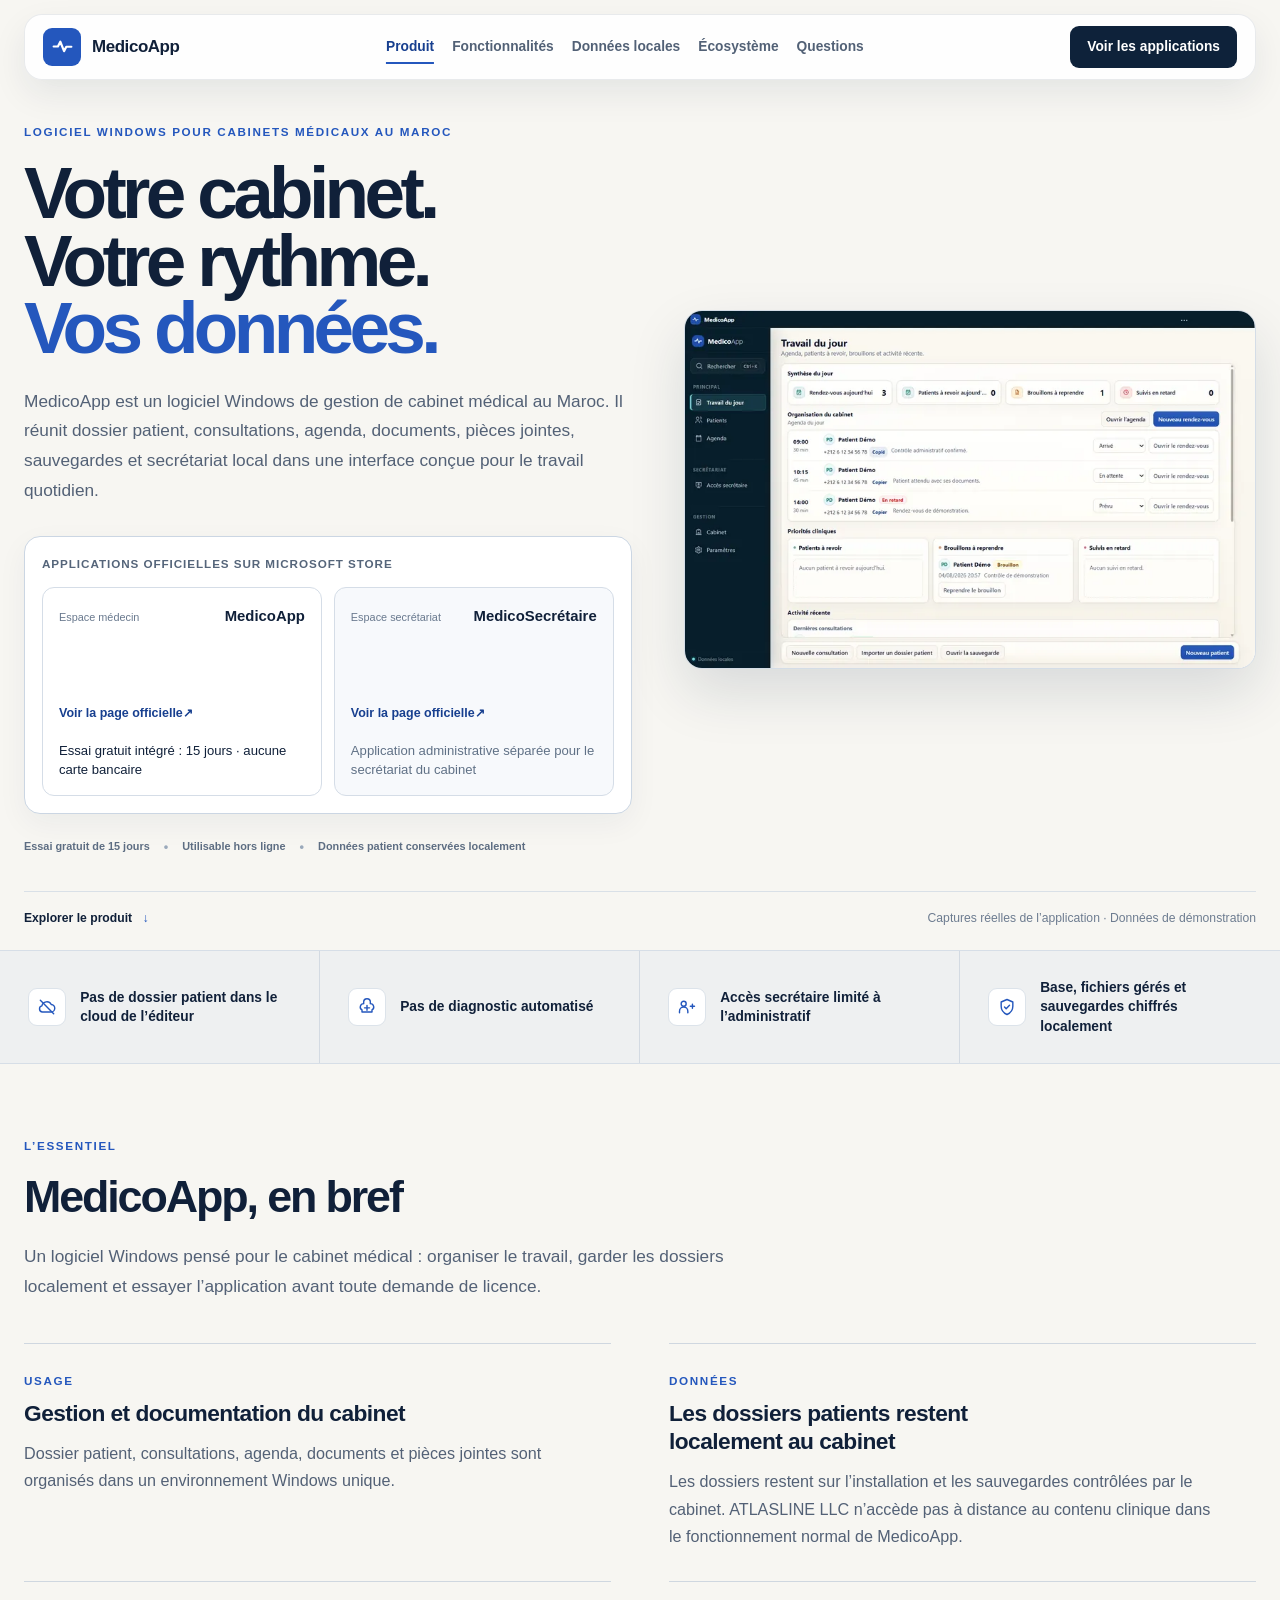
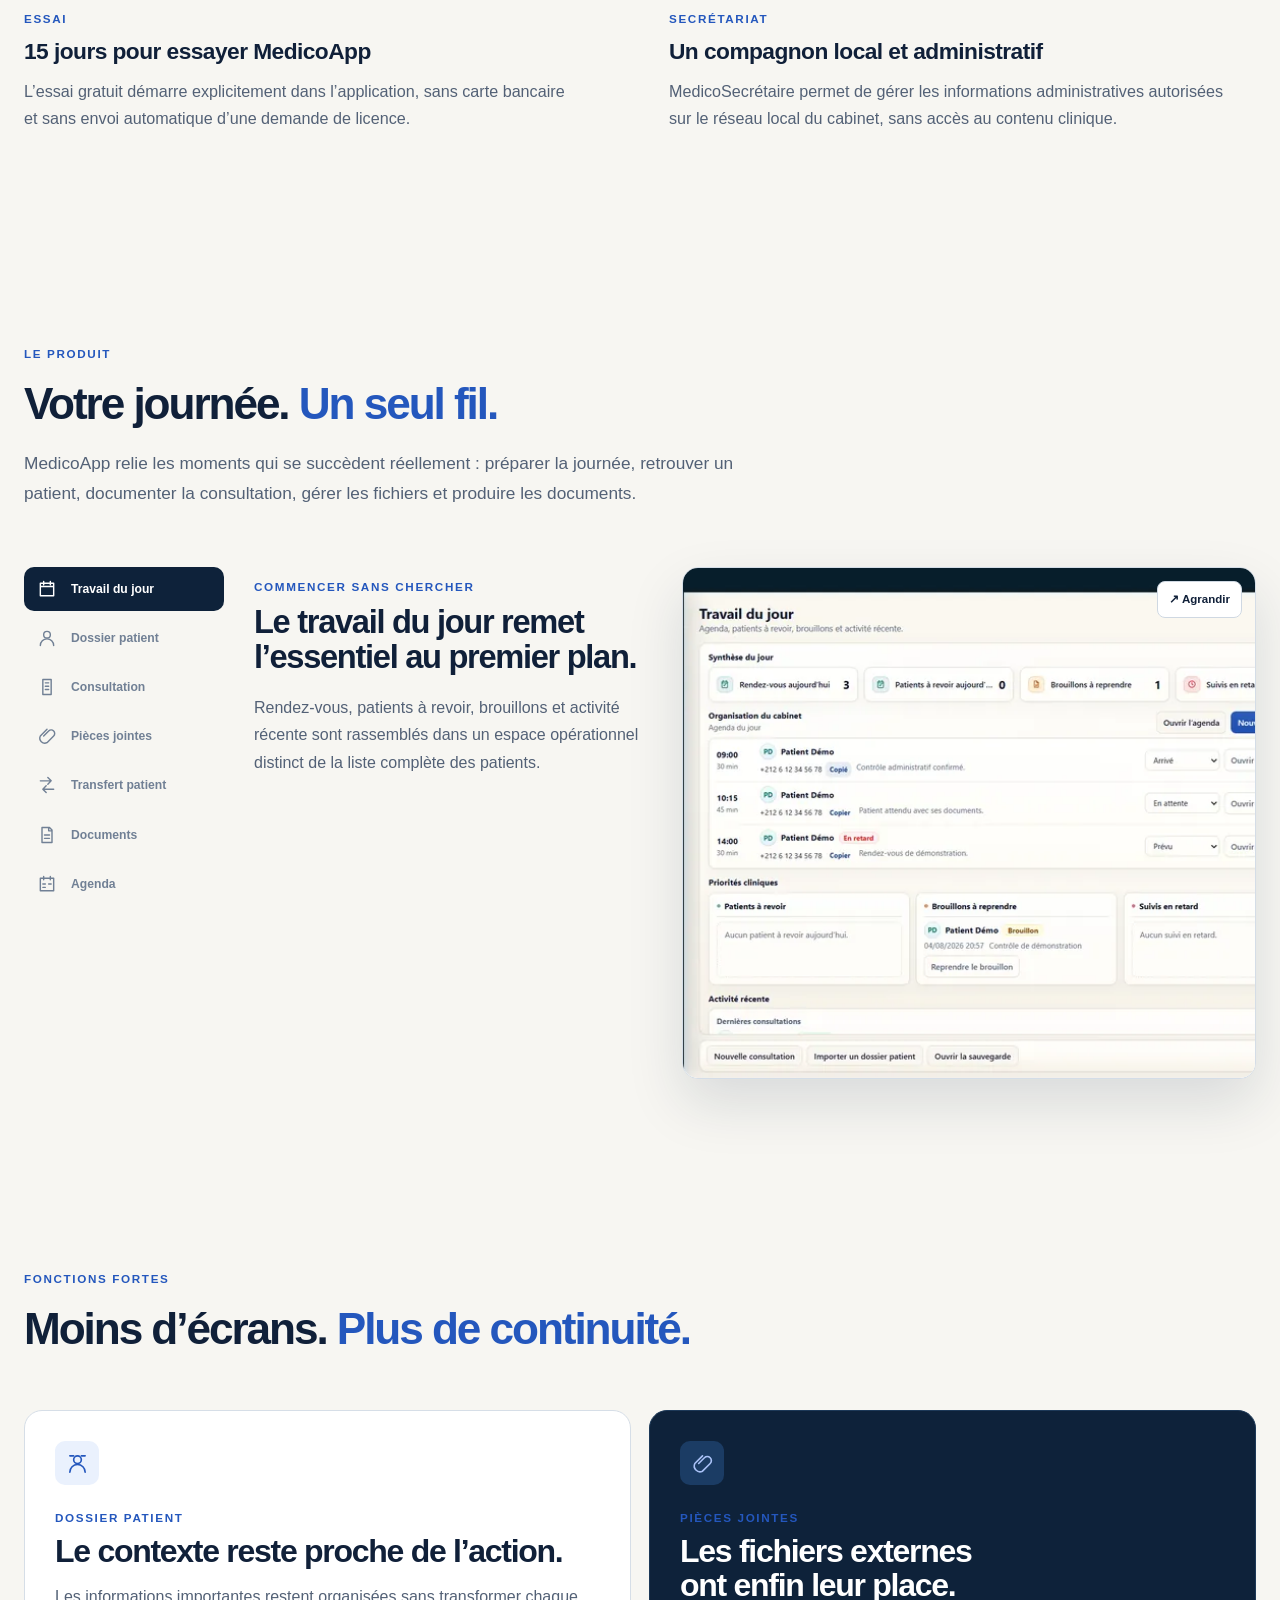
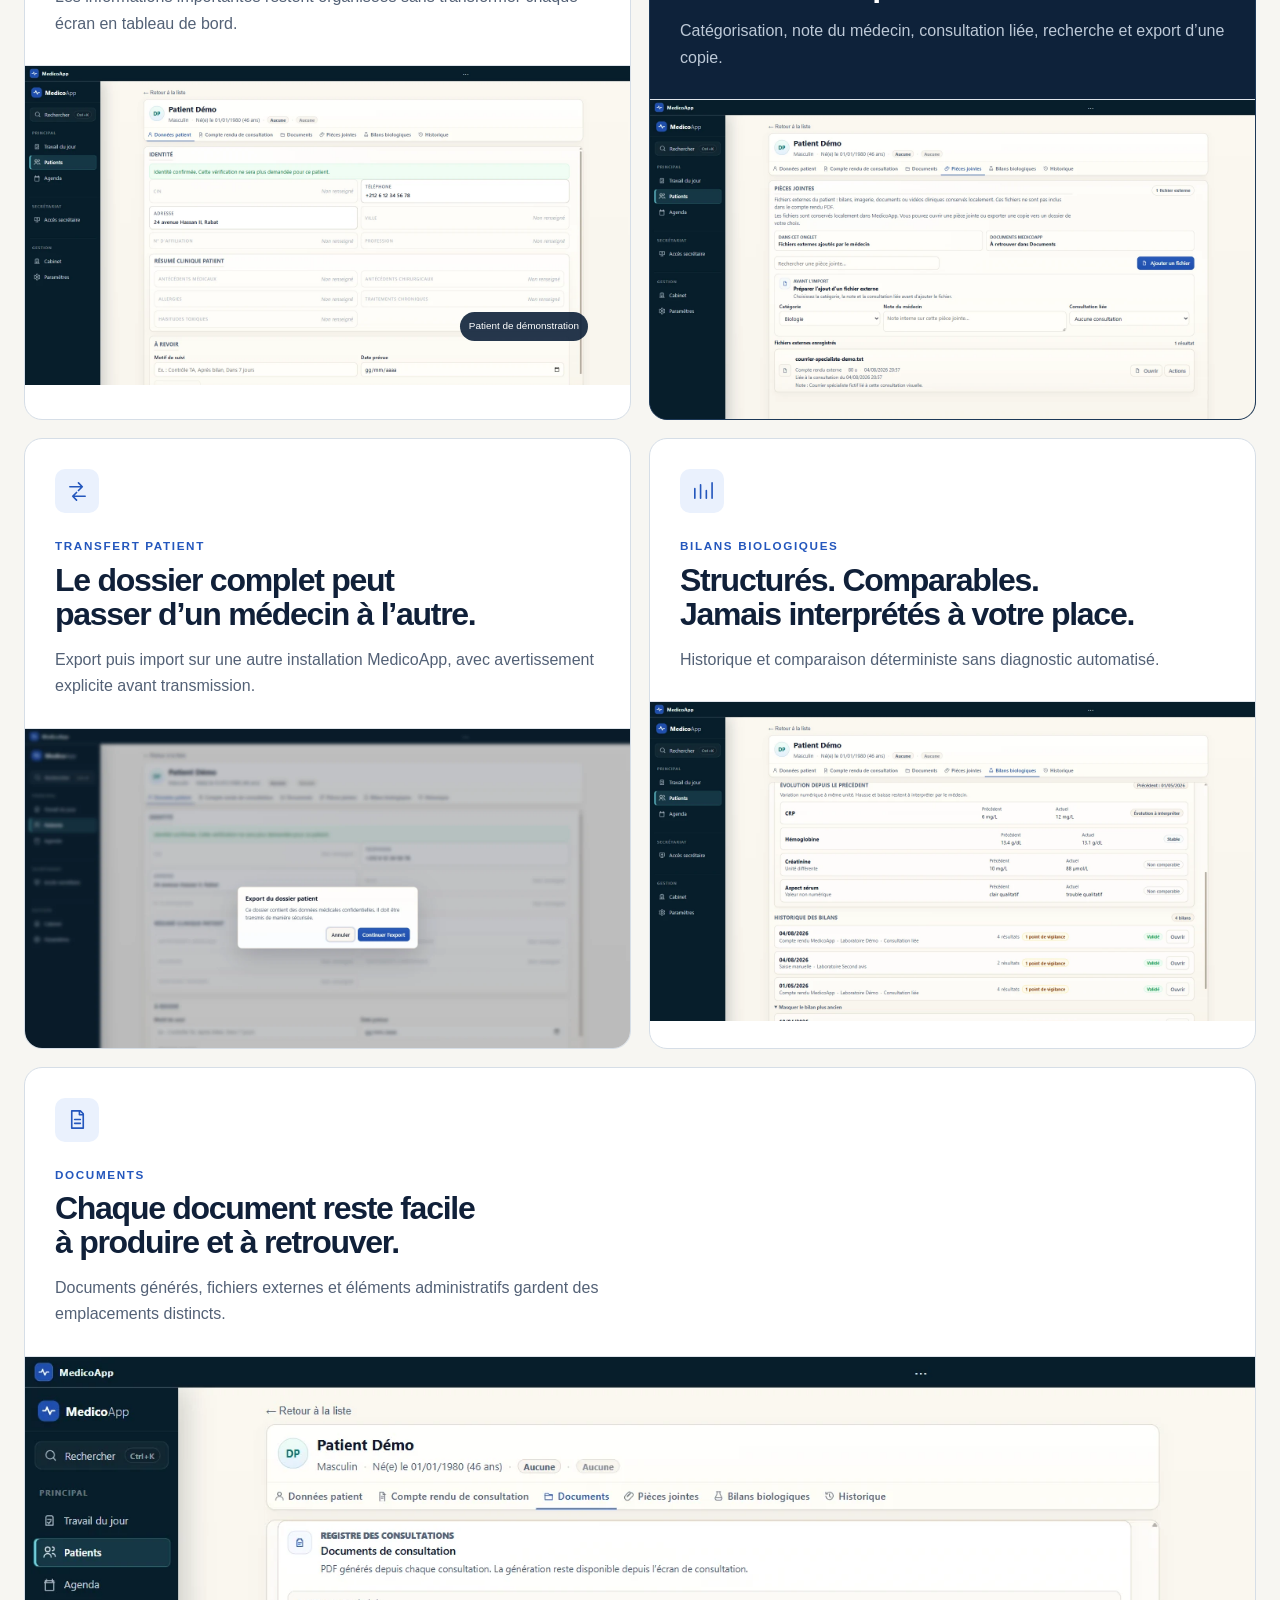
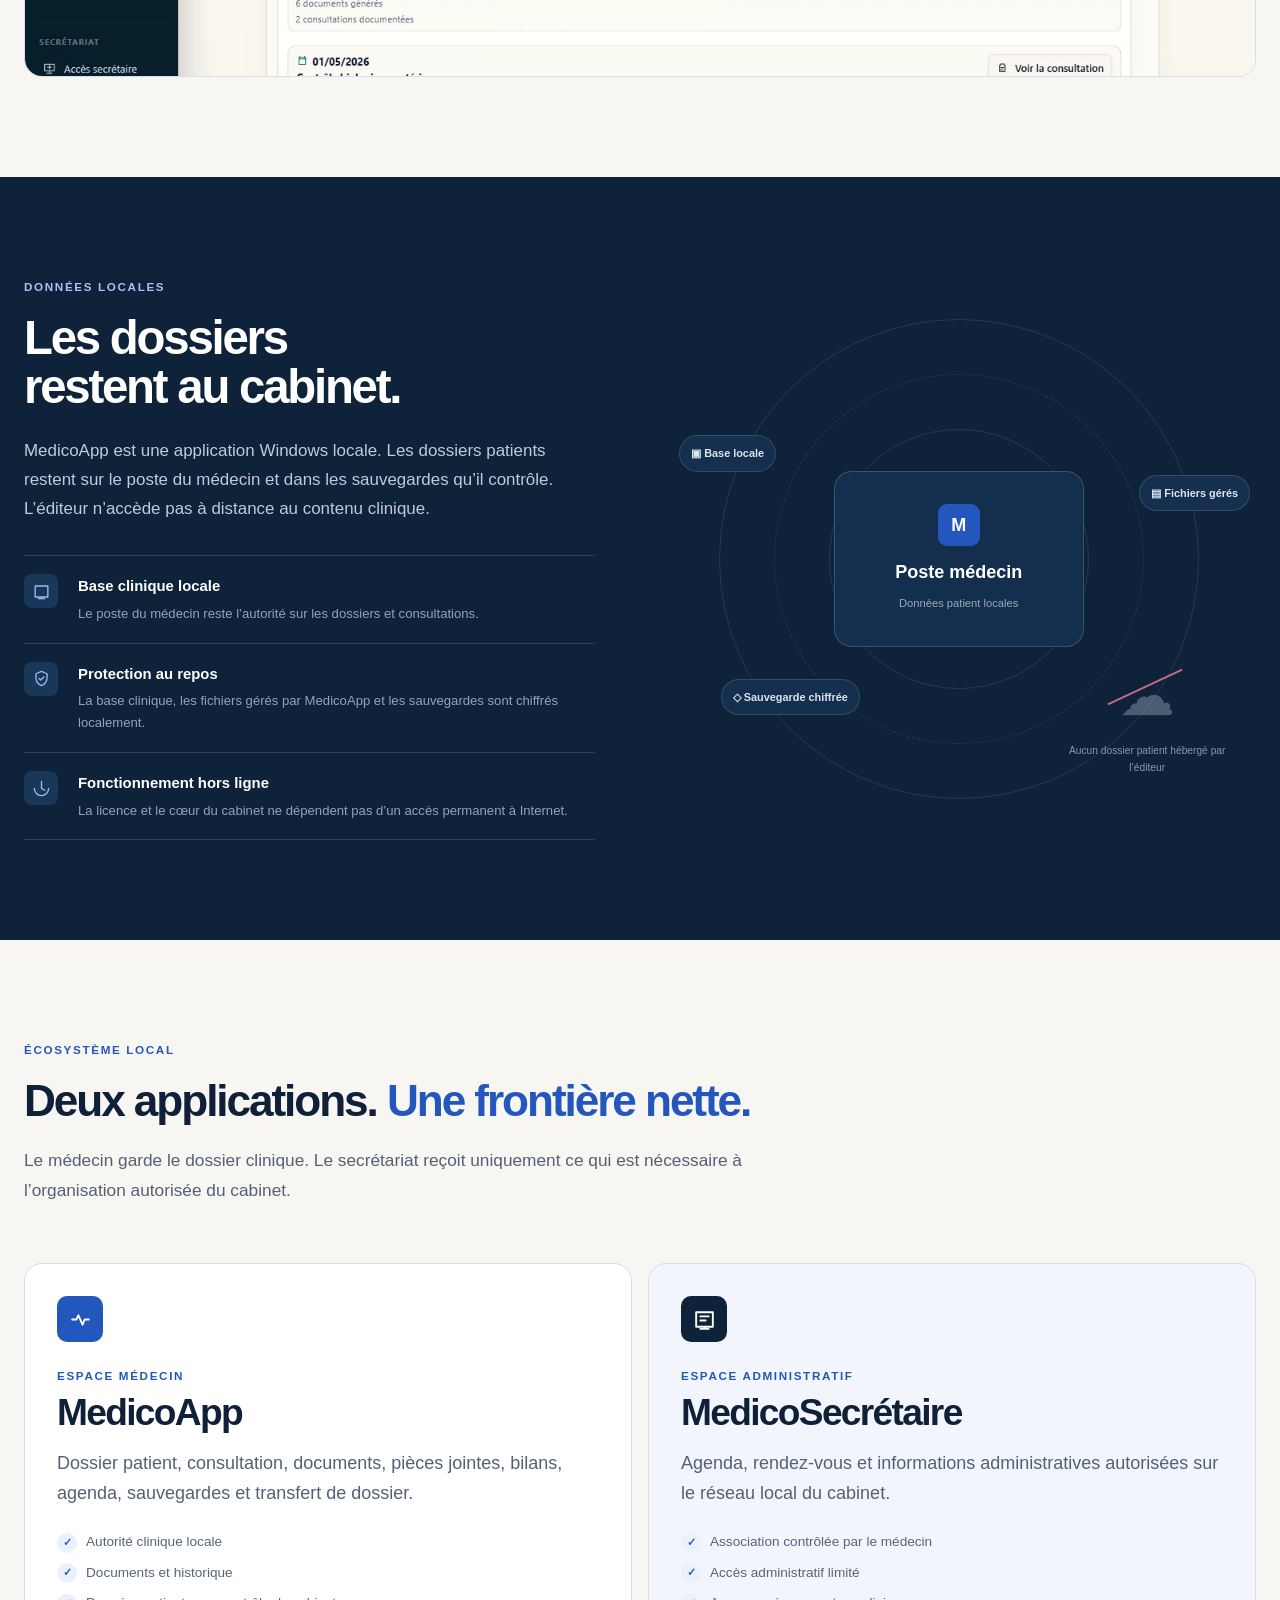
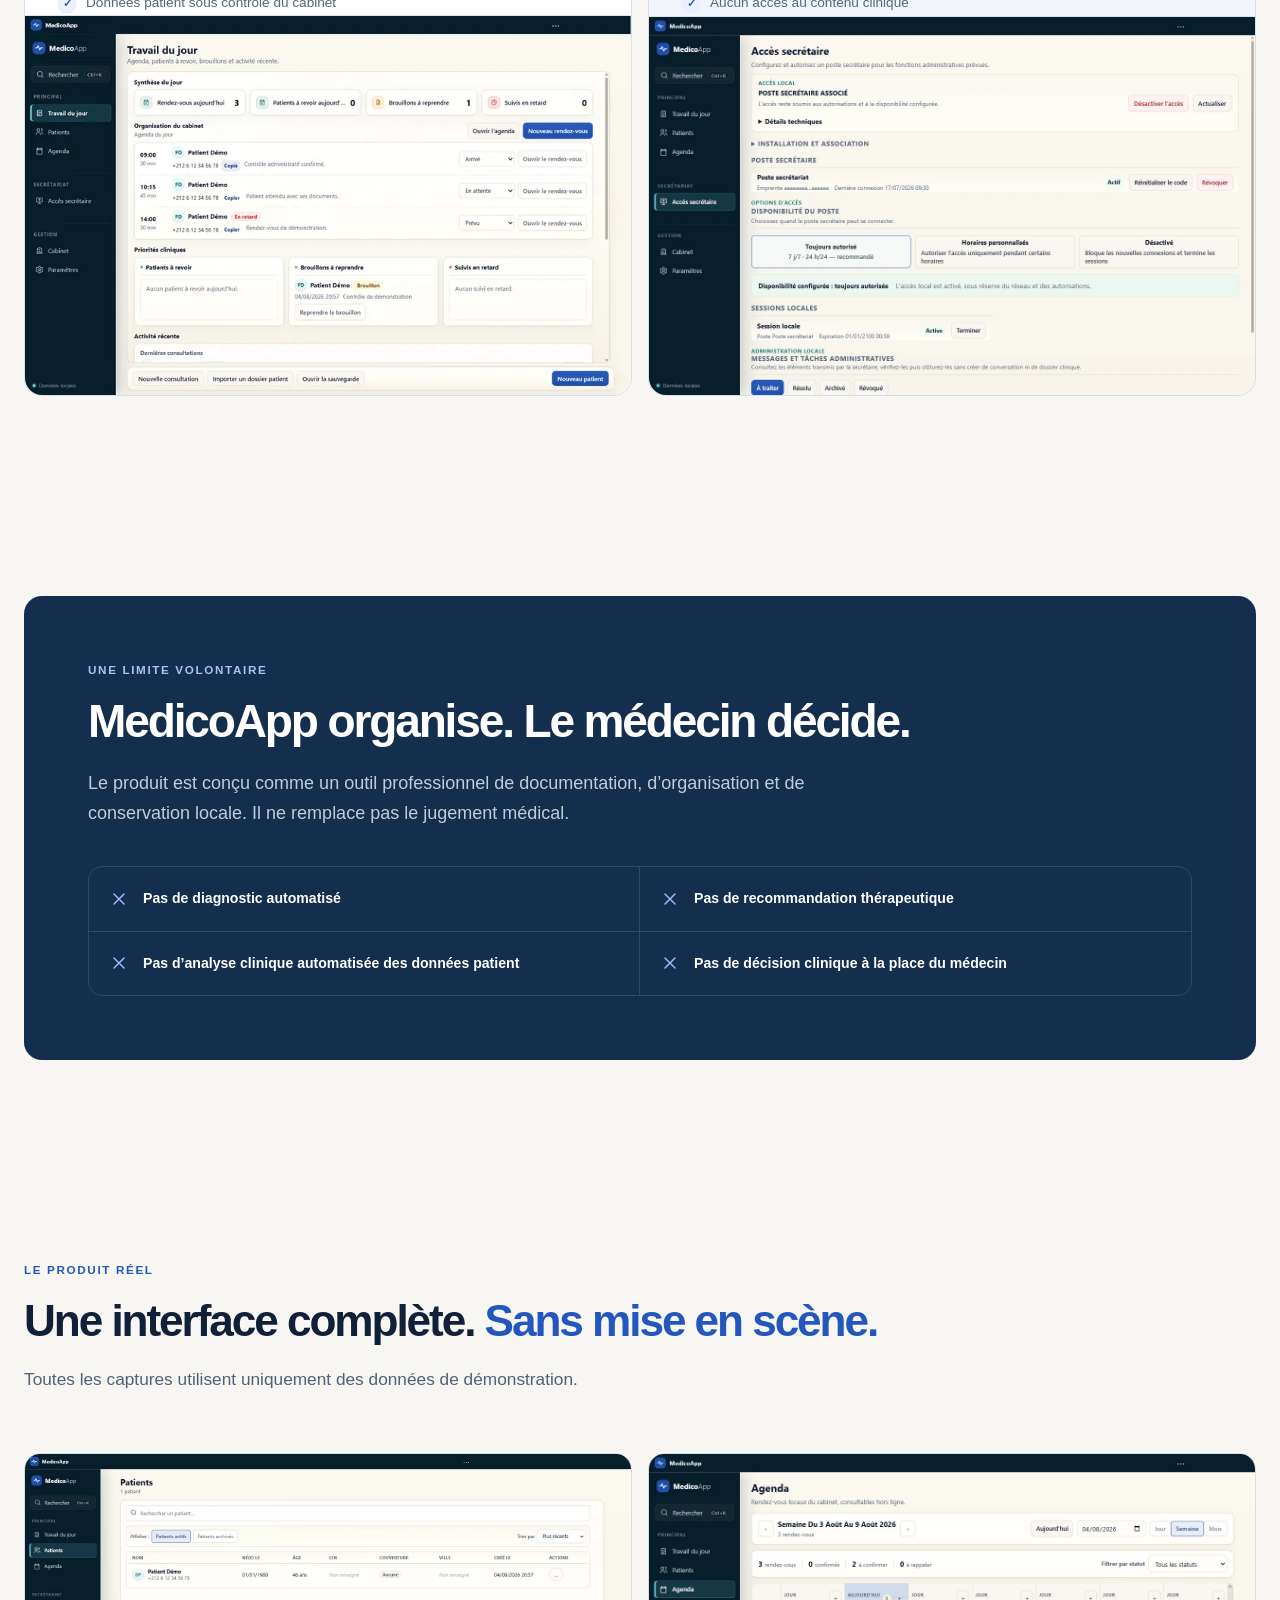
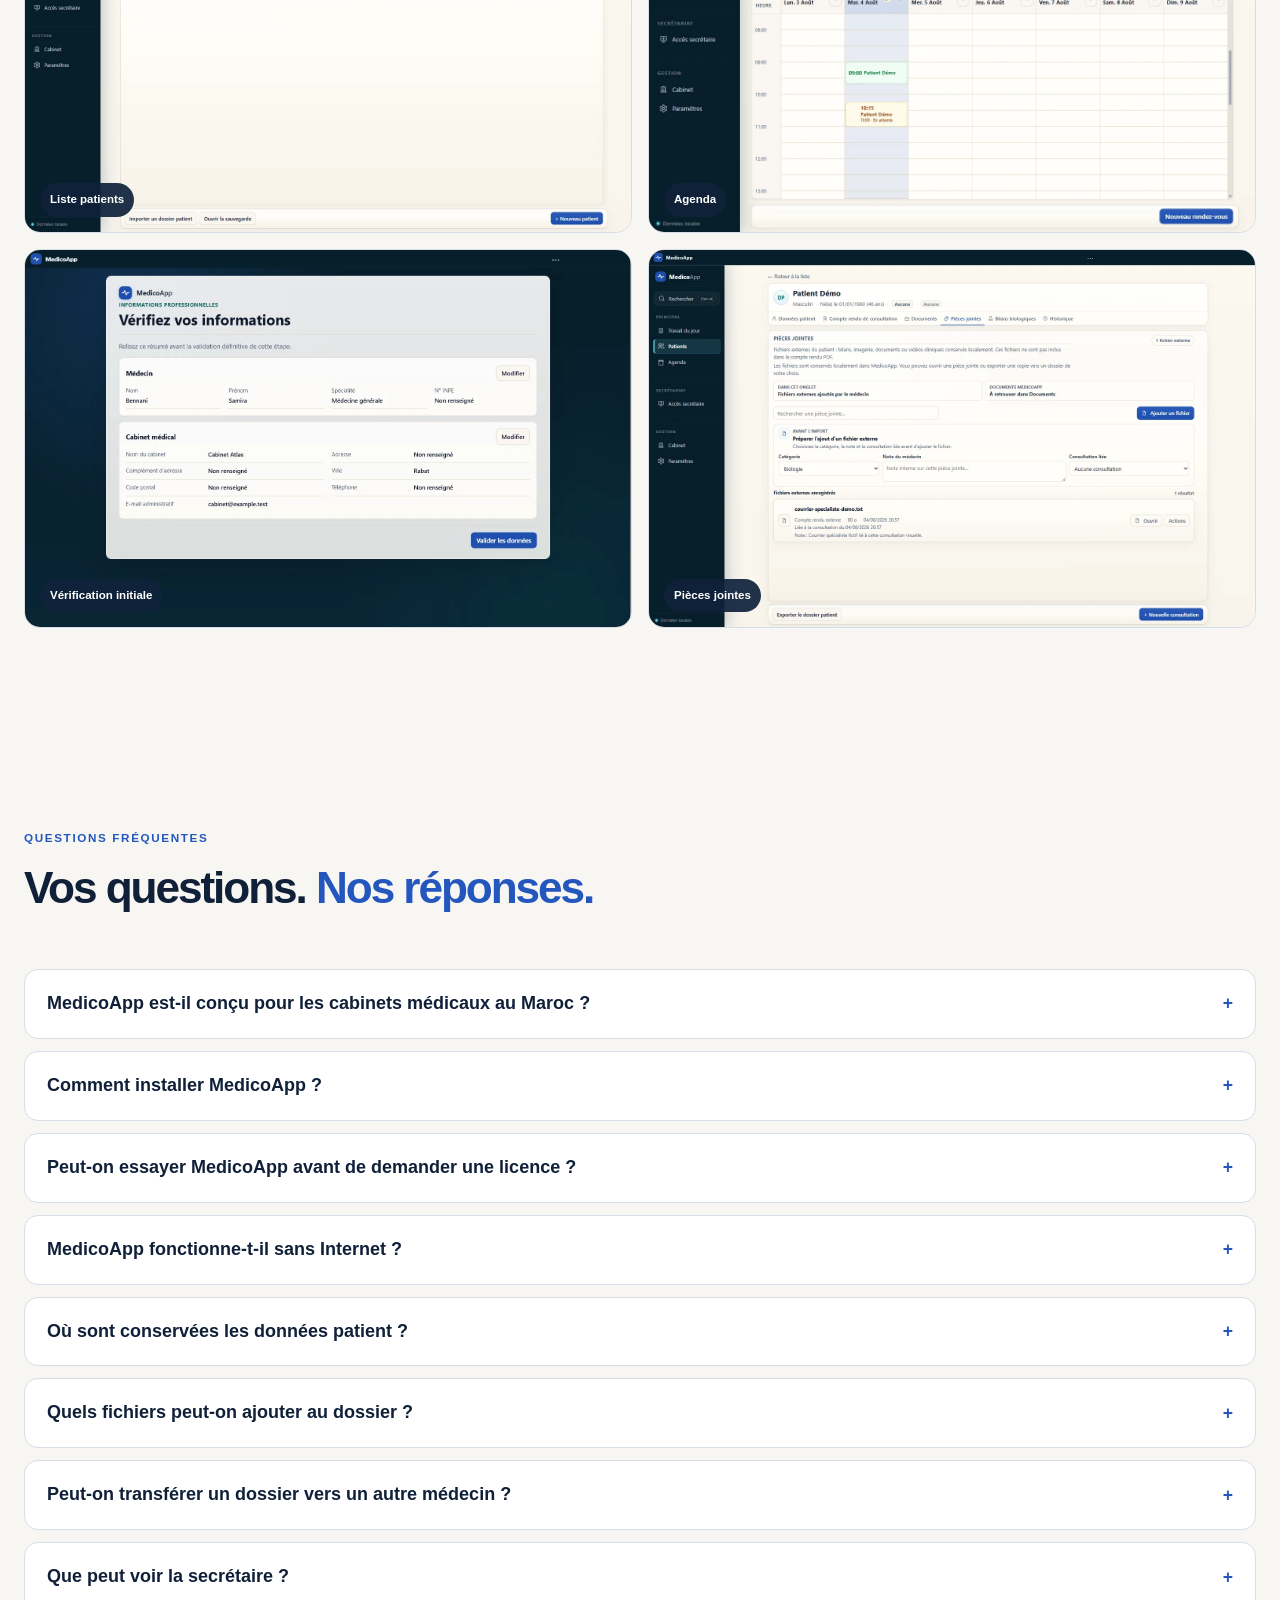
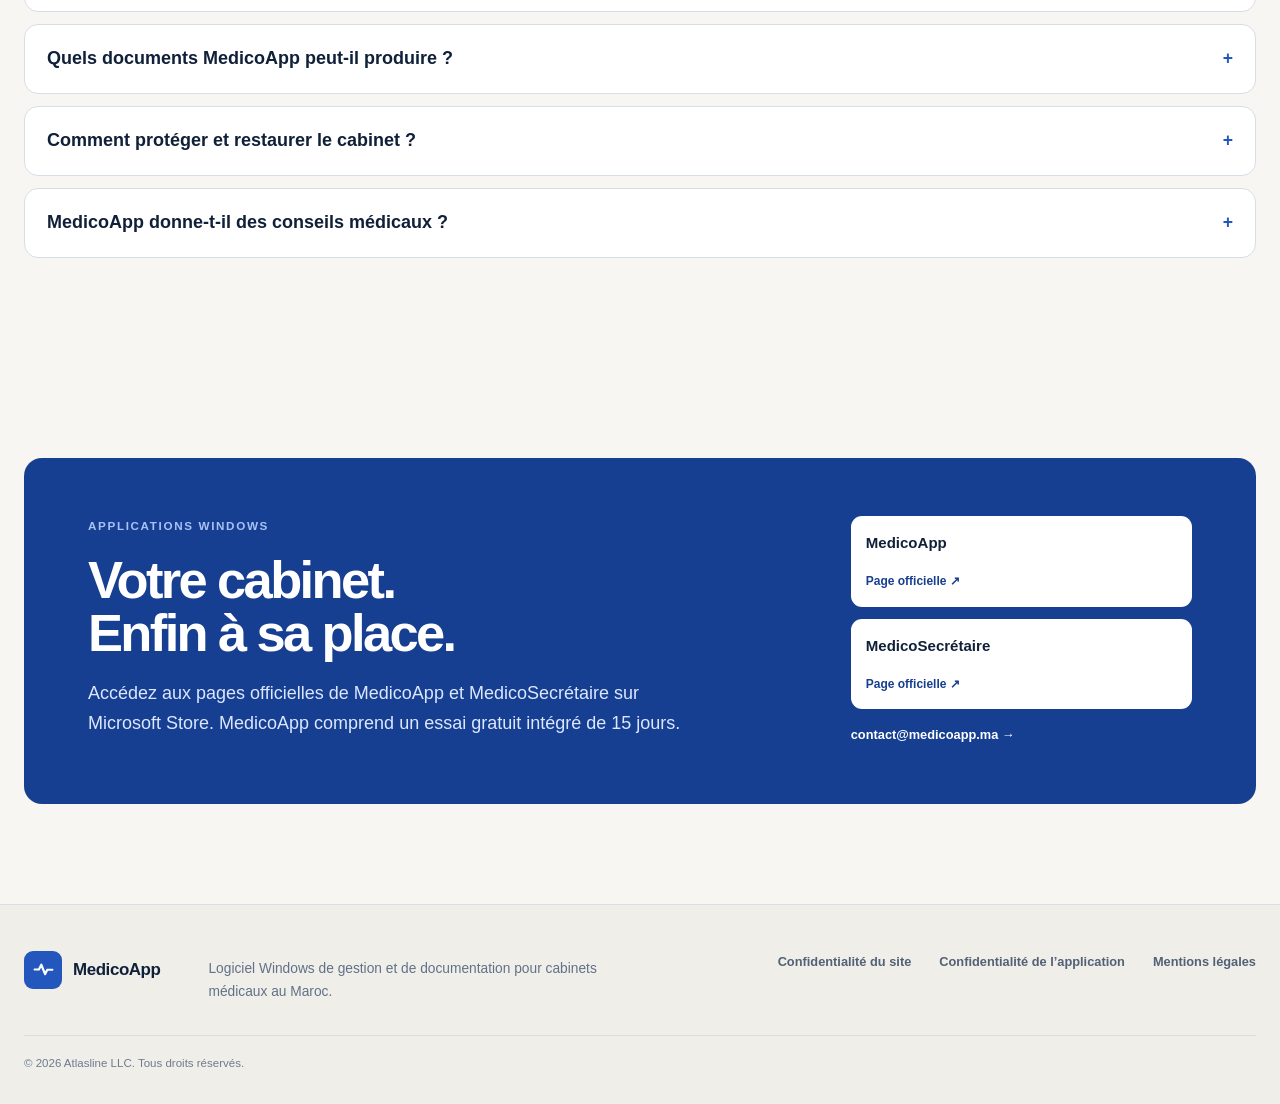
==== commit 70579efb: "Add files via upload" ====
--- a/public/index.html
+++ b/public/index.html
@@ -52,13 +52,14 @@
 <article class="store-product">
 <div><small>Espace médecin</small><b>MedicoApp</b></div>
 <ms-store-badge animation="off" language="fr" productid="9P7R8HBR5R9P" productname="MedicoApp" theme="dark" window-mode="direct"></ms-store-badge>
-<a class="store-direct-link" href="https://apps.microsoft.com/detail/9P7R8HBR5R9P" rel="noopener noreferrer" target="_blank">Voir MedicoApp sur Microsoft Store <span aria-hidden="true">↗</span></a>
+<a class="store-direct-link" href="https://apps.microsoft.com/detail/9P7R8HBR5R9P" rel="noopener noreferrer" target="_blank">Voir la page officielle <span aria-hidden="true">↗</span></a>
 <p class="store-trial-note">Essai gratuit intégré : 15 jours · aucune carte bancaire</p>
 </article>
 <article class="store-product secondary">
 <div><small>Espace secrétariat</small><b>MedicoSecrétaire</b></div>
 <ms-store-badge animation="off" language="fr" productid="9N6L0B0H88LB" productname="MedicoSecrétaire" theme="dark" window-mode="direct"></ms-store-badge>
-<a class="store-direct-link" href="https://apps.microsoft.com/detail/9N6L0B0H88LB" rel="noopener noreferrer" target="_blank">Voir MedicoSecrétaire sur Microsoft Store <span aria-hidden="true">↗</span></a>
+<a class="store-direct-link" href="https://apps.microsoft.com/detail/9N6L0B0H88LB" rel="noopener noreferrer" target="_blank">Voir la page officielle <span aria-hidden="true">↗</span></a>
+<p class="store-trial-note subtle-note">Application administrative séparée pour le secrétariat du cabinet</p>
 </article>
 </div>
 </div>
@@ -122,6 +123,7 @@
 <button aria-controls="panel-docs" aria-label="Documents" aria-selected="false" class="experience-tab" data-screen="docs" id="tab-docs" role="tab" tabindex="-1" type="button"><svg viewbox="0 0 24 24"><path d="M6 3h9l3 3v15H6zM14 3v4h4M9 12h6M9 16h6"></path></svg><span>Documents</span></button>
 <button aria-controls="panel-agenda" aria-label="Agenda" aria-selected="false" class="experience-tab" data-screen="agenda" id="tab-agenda" role="tab" tabindex="-1" type="button"><svg viewbox="0 0 24 24"><path d="M4 5h16v15H4zM8 3v4M16 3v4M7 12h3M14 12h3M7 16h3"></path></svg><span>Agenda</span></button>
 </div>
+<div class="experience-main">
 <div class="experience-copy reveal">
 <article aria-hidden="false" aria-labelledby="tab-day" class="experience-text is-active" data-copy="day" id="panel-day" role="tabpanel"><p class="mini-label">Commencer sans chercher</p><h3>Le travail du jour remet l’essentiel au premier plan.</h3><p>Rendez-vous, patients à revoir, brouillons et activité récente sont rassemblés dans un espace opérationnel distinct de la liste complète des patients.</p></article>
 <article aria-hidden="true" aria-labelledby="tab-patient" class="experience-text" data-copy="patient" hidden="" id="panel-patient" role="tabpanel"><p class="mini-label">Une information, une place</p><h3>Le dossier reste lisible, même lorsqu’il s’enrichit.</h3><p>Identité, résumé clinique, consultations, documents, pièces jointes, bilans et historique gardent des rôles séparés pour éviter les doublons et les écrans confus.</p></article>
@@ -135,22 +137,23 @@
 <button aria-label="Agrandir la capture" class="zoom-button" type="button"><span>↗</span> Agrandir</button>
 <img alt="Travail du jour dans MedicoApp" class="screen-image is-active" data-image="day" decoding="async" height="1003" loading="lazy" sizes="(max-width: 780px) calc(100vw - 28px), (max-width: 1199px) 900px, 700px" src="assets/hero-dashboard.webp" srcset="assets/hero-dashboard-800.webp 800w, assets/hero-dashboard-1280.webp 1280w, assets/hero-dashboard.webp 1603w" width="1603"/>
 <img alt="Dossier patient dans MedicoApp" class="screen-image" data-image="patient" decoding="async" height="962" loading="lazy" src="assets/patient-detail.webp" width="1542"/>
-<img alt="Décision médicale dans le formulaire de consultation MedicoApp" class="screen-image portrait" data-image="consult" decoding="async" height="2400" loading="lazy" src="assets/consultation.webp" width="1600"/>
+<img alt="Décision médicale dans le formulaire de consultation MedicoApp" class="screen-image" data-image="consult" decoding="async" height="1000" loading="lazy" src="assets/consultation-crop.webp" width="1600"/>
 <img alt="Gestion des pièces jointes dans MedicoApp" class="screen-image" data-image="attachments" decoding="async" height="962" loading="lazy" src="assets/attachments.webp" width="1542"/>
 <img alt="Dialogue d’export du dossier patient dans MedicoApp" class="screen-image" data-image="transfer" decoding="async" height="962" loading="lazy" src="assets/transfer.webp" width="1542"/>
 <img alt="Documents du dossier patient dans MedicoApp" class="screen-image" data-image="docs" decoding="async" height="962" loading="lazy" src="assets/documents.webp" width="1542"/>
 <img alt="Agenda hebdomadaire dans MedicoApp" class="screen-image" data-image="agenda" decoding="async" height="800" loading="lazy" src="assets/agenda.webp" width="1280"/>
 </div>
 </div>
+</div>
 </section>
 <section class="bento-section section" id="fonctions">
 <div class="section-heading compact reveal"><p class="eyebrow">Fonctions fortes</p><h2><span>Moins d’écrans.</span><span class="accent">Plus de continuité.</span></h2></div>
-<div class="bento-grid">
-<article class="bento-card bento-large reveal"><div class="bento-icon"><svg viewbox="0 0 24 24"><circle cx="12" cy="8" r="4"></circle><path d="M4 21a8 8 0 0 1 16 0M4 4h4M16 4h4"></path></svg></div><div class="bento-copy"><p class="mini-label">Dossier patient</p><h3>Le contexte reste proche de l’action.</h3><p>Les informations importantes restent organisées sans transformer chaque écran en tableau de bord.</p></div><figure><img alt="Dossier patient MedicoApp" decoding="async" height="962" loading="lazy" src="assets/patient-detail.webp" width="1542"/><figcaption>Patient de démonstration</figcaption></figure></article>
-<article class="bento-card bento-dark reveal"><div class="bento-icon"><svg viewbox="0 0 24 24"><path d="m8 12 6-6a4 4 0 0 1 6 6l-8 8a6 6 0 0 1-8-8l8-8"></path></svg></div><div class="bento-copy"><p class="mini-label">Pièces jointes</p><h3>Les fichiers externes ont enfin leur place.</h3><p>Catégorisation, note du médecin, consultation liée, recherche et export d’une copie.</p></div><img alt="Pièces jointes dans MedicoApp" decoding="async" height="962" loading="lazy" src="assets/attachments.webp" width="1542"/></article>
-<article class="bento-card transfer-card reveal"><div class="bento-icon"><svg viewbox="0 0 24 24"><path d="M4 7h13M13 3l4 4-4 4M20 17H7M11 13l-4 4 4 4"></path></svg></div><div class="bento-copy"><p class="mini-label">Transfert patient</p><h3>Le dossier complet peut passer d’un médecin à l’autre.</h3><p>Export puis import sur une autre installation MedicoApp, avec avertissement explicite avant transmission.</p></div><img alt="Export d’un dossier patient MedicoApp" decoding="async" height="962" loading="lazy" src="assets/transfer.webp" width="1542"/></article>
-<article class="bento-card reveal"><div class="bento-icon"><svg viewbox="0 0 24 24"><path d="M4 19V9M10 19V5M16 19v-8M22 19V3"></path></svg></div><div class="bento-copy"><p class="mini-label">Bilans biologiques</p><h3>Structurés. Comparables. Jamais interprétés à votre place.</h3><p>Historique et comparaison déterministe sans diagnostic automatisé.</p></div><img alt="Bilans biologiques dans MedicoApp" decoding="async" height="962" loading="lazy" src="assets/bilans.webp" width="1542"/></article>
-<article class="bento-card bento-wide reveal"><div class="bento-icon"><svg viewbox="0 0 24 24"><path d="M6 3h9l3 3v15H6zM14 3v4h4M9 12h6M9 16h6"></path></svg></div><div class="bento-copy"><p class="mini-label">Documents</p><h3>Chaque document reste facile à produire et à retrouver.</h3><p>Documents générés, fichiers externes et éléments administratifs gardent des emplacements distincts.</p></div><img alt="Documents du dossier patient" decoding="async" height="962" loading="lazy" src="assets/documents.webp" width="1542"/></article>
+<div class="feature-grid">
+<article class="feature-card reveal"><div class="feature-icon"><svg viewbox="0 0 24 24"><circle cx="12" cy="8" r="4"></circle><path d="M4 21a8 8 0 0 1 16 0M4 4h4M16 4h4"></path></svg></div><div class="feature-copy"><p class="mini-label">Dossier patient</p><h3>Le contexte reste proche de l’action.</h3><p>Les informations importantes restent organisées sans transformer chaque écran en tableau de bord.</p></div><figure><img alt="Dossier patient MedicoApp" decoding="async" height="962" loading="lazy" src="assets/patient-detail.webp" width="1542"/><figcaption>Patient de démonstration</figcaption></figure></article>
+<article class="feature-card feature-card-dark reveal"><div class="feature-icon"><svg viewbox="0 0 24 24"><path d="m8 12 6-6a4 4 0 0 1 6 6l-8 8a6 6 0 0 1-8-8l8-8"></path></svg></div><div class="feature-copy"><p class="mini-label">Pièces jointes</p><h3>Les fichiers externes ont enfin leur place.</h3><p>Catégorisation, note du médecin, consultation liée, recherche et export d’une copie.</p></div><img alt="Pièces jointes dans MedicoApp" decoding="async" height="962" loading="lazy" src="assets/attachments.webp" width="1542"/></article>
+<article class="feature-card reveal"><div class="feature-icon"><svg viewbox="0 0 24 24"><path d="M4 7h13M13 3l4 4-4 4M20 17H7M11 13l-4 4 4 4"></path></svg></div><div class="feature-copy"><p class="mini-label">Transfert patient</p><h3>Le dossier complet peut passer d’un médecin à l’autre.</h3><p>Export puis import sur une autre installation MedicoApp, avec avertissement explicite avant transmission.</p></div><img alt="Export d’un dossier patient MedicoApp" decoding="async" height="962" loading="lazy" src="assets/transfer.webp" width="1542"/></article>
+<article class="feature-card reveal"><div class="feature-icon"><svg viewbox="0 0 24 24"><path d="M4 19V9M10 19V5M16 19v-8M22 19V3"></path></svg></div><div class="feature-copy"><p class="mini-label">Bilans biologiques</p><h3>Structurés. Comparables. Jamais interprétés à votre place.</h3><p>Historique et comparaison déterministe sans diagnostic automatisé.</p></div><img alt="Bilans biologiques dans MedicoApp" decoding="async" height="962" loading="lazy" src="assets/bilans.webp" width="1542"/></article>
+<article class="feature-card feature-card-wide reveal"><div class="feature-icon"><svg viewbox="0 0 24 24"><path d="M6 3h9l3 3v15H6zM14 3v4h4M9 12h6M9 16h6"></path></svg></div><div class="feature-copy"><p class="mini-label">Documents</p><h3>Chaque document reste facile à produire et à retrouver.</h3><p>Documents générés, fichiers externes et éléments administratifs gardent des emplacements distincts.</p></div><img alt="Documents du dossier patient" decoding="async" height="962" loading="lazy" src="assets/documents.webp" width="1542"/></article>
 </div>
 </section>
 <section class="donnees-locales" id="donnees-locales">
--- a/public/styles.css
+++ b/public/styles.css
@@ -1,7 +1,8 @@
-/* MedicoApp official website — V6.8 clean stylesheet */
+/* MedicoApp official website — V7.0 structural cleanup */
 :root{
   --blue:#2457bd;
   --blue-dark:#173f8f;
+  --blue-deep:#163f92;
   --ink:#102039;
   --navy:#0e223a;
   --navy-2:#142e4e;
@@ -17,9 +18,8 @@
   --radius:18px;
   --screen-shadow:0 24px 56px rgba(15,35,62,.13);
 }
-
 *{box-sizing:border-box}
-html{scroll-behavior:smooth;scroll-padding-top:calc(var(--header-h) + 20px);background:var(--paper);overflow-x:hidden}
+html{scroll-behavior:smooth;scroll-padding-top:calc(var(--header-h) + 24px);background:var(--paper);overflow-x:hidden}
 body{margin:0;color:var(--ink);background:var(--paper);font-family:"Segoe UI Variable Text","Segoe UI",Arial,sans-serif;font-size:18px;line-height:1.66;-webkit-font-smoothing:antialiased;text-rendering:optimizeLegibility;overflow-x:hidden}
 img,svg{display:block;max-width:100%}
 a{color:inherit}
@@ -28,36 +28,45 @@
 h1,h2,h3,p{overflow-wrap:normal;word-break:normal}
 h1,h2,h3{font-family:"Segoe UI Variable Display","Segoe UI",Arial,sans-serif;text-wrap:balance}
 ::selection{background:#cbdafa}
-
 .sr-only{position:absolute!important;width:1px;height:1px;padding:0;margin:-1px;overflow:hidden;clip:rect(0,0,0,0);white-space:nowrap;border:0}
 .skip-link{position:fixed;left:16px;top:-90px;z-index:9999;padding:10px 14px;border-radius:8px;background:var(--navy);color:#fff;text-decoration:none}
 .skip-link:focus{top:16px}
 .page-top-anchor{position:absolute;top:0;left:0;width:1px;height:1px;pointer-events:none}
 .noscript-store{padding:10px 16px;background:#fff4cc;color:var(--ink);font-size:.85rem;text-align:center}.noscript-store a{color:var(--blue-dark);font-weight:700}
-.page-progress{position:fixed;inset:0 0 auto;z-index:300;height:3px;pointer-events:none}
+.page-progress{position:fixed;inset:0 0 auto;z-index:400;height:3px;pointer-events:none}
 .page-progress span{display:block;width:0;height:100%;background:var(--blue)}
 
 /* Header */
-.site-header{position:sticky;top:0;z-index:150;border-bottom:1px solid rgba(16,32,57,.10);background:rgba(247,246,242,.98);box-shadow:none!important;backdrop-filter:none!important}
-.nav-shell{width:min(calc(100% - 48px),var(--max));min-height:var(--header-h);margin:auto;display:grid;grid-template-columns:auto minmax(0,1fr) auto;align-items:center;gap:28px}
-.brand{display:inline-flex;align-items:center;gap:11px;width:max-content;color:var(--ink);font-size:1.06rem;font-weight:790;letter-spacing:-.025em;text-decoration:none}
-.brand-mark,.site-header .brand-mark,.site-footer .brand-mark,.site-header.is-scrolled .brand-mark{width:38px;height:38px;display:grid;place-items:center;border-radius:9px;background:var(--blue);color:#fff;box-shadow:none!important;filter:none!important}
+.site-header{position:fixed;top:0;left:0;right:0;z-index:250;padding:14px 0 10px;background:rgba(247,246,242,.92);transition:padding .22s ease,background .22s ease}
+.nav-shell{width:min(calc(100% - 48px),var(--max));min-height:64px;margin:auto;display:grid;grid-template-columns:auto minmax(0,1fr) auto;align-items:center;gap:28px;padding:10px 18px;border:1px solid rgba(16,32,57,.09);border-radius:18px;background:rgba(255,255,255,.92);box-shadow:0 14px 34px rgba(15,35,62,.08);transition:background .22s ease,border-color .22s ease,box-shadow .22s ease,transform .22s ease}
+.brand{display:inline-flex;align-items:center;gap:11px;width:max-content;color:var(--ink);font-size:1.06rem;font-weight:790;letter-spacing:-.025em;text-decoration:none;transition:color .22s ease}
+.brand-mark,.site-header .brand-mark,.site-footer .brand-mark,.site-header.is-scrolled .brand-mark{width:38px;height:38px;display:grid;place-items:center;border-radius:9px;background:var(--blue);color:#fff;box-shadow:none!important;filter:none!important;transition:background .22s ease,width .22s ease,height .22s ease}
 .brand-mark svg{width:25px}
 .brand-mark path{fill:none;stroke:currentColor;stroke-width:4.2;stroke-linecap:round;stroke-linejoin:round}
 .main-nav{display:flex;justify-content:center;align-items:center;gap:18px}
-.main-nav a{position:relative;padding:11px 0 10px;color:#526176;font-size:.86rem;font-weight:700;text-decoration:none;white-space:nowrap}
+.main-nav a{position:relative;padding:11px 0 10px;color:#526176;font-size:.86rem;font-weight:700;text-decoration:none;white-space:nowrap;transition:color .18s ease}
 .main-nav a:hover{color:var(--ink)}
-.main-nav a::after{content:"";position:absolute;left:50%;bottom:5px;width:0;height:2px;background:var(--blue);transform:translateX(-50%);transition:width .18s ease}
+.main-nav a::after{content:"";position:absolute;left:50%;bottom:5px;width:0;height:2px;background:var(--blue);transform:translateX(-50%);transition:width .18s ease,background .18s ease}
 .main-nav a:hover::after,.main-nav a.is-active::after{width:100%}
 .main-nav a.is-active{color:var(--blue-dark)}
-.nav-cta{display:inline-flex;align-items:center;justify-content:center;min-height:42px;padding:0 17px;border-radius:9px;background:var(--navy);color:#fff;font-size:.86rem;font-weight:730;text-decoration:none;white-space:nowrap}
+.nav-cta{display:inline-flex;align-items:center;justify-content:center;min-height:42px;padding:0 17px;border-radius:9px;background:var(--navy);color:#fff;font-size:.86rem;font-weight:730;text-decoration:none;white-space:nowrap;transition:background .18s ease,color .18s ease}
 .nav-cta:hover{background:#18314f}
 .nav-toggle{display:none;width:42px;height:42px;border:1px solid var(--line);border-radius:8px;background:#fff;cursor:pointer}
 .nav-toggle i{display:block;width:20px;height:2px;margin:5px auto;background:var(--ink)}
-.site-header.is-scrolled{box-shadow:none!important}
+.site-header.is-scrolled{padding:10px 0 8px;background:rgba(12,23,40,.04)}
+.site-header.is-scrolled .nav-shell{background:rgba(14,34,58,.97);border-color:rgba(255,255,255,.08);box-shadow:0 18px 42px rgba(7,17,30,.28)}
+.site-header.is-scrolled .brand{color:#fff}
+.site-header.is-scrolled .brand-mark{background:#2559c1}
+.site-header.is-scrolled .main-nav a{color:#c5d1df}
+.site-header.is-scrolled .main-nav a:hover{color:#fff}
+.site-header.is-scrolled .main-nav a.is-active{color:#fff}
+.site-header.is-scrolled .main-nav a::after{background:#9dbbff}
+.site-header.is-scrolled .nav-cta{background:#fff;color:var(--navy)}
+.site-header.is-scrolled .nav-toggle{background:rgba(255,255,255,.92);border-color:rgba(255,255,255,.2)}
 
 /* Shared */
-.section{width:min(calc(100% - 48px),var(--max));margin:auto;padding:104px 0}
+main{padding-top:calc(var(--header-h) + 18px)}
+.section{width:min(calc(100% - 48px),var(--max));margin:auto;padding:100px 0}
 .eyebrow,.mini-label,.store-kicker{margin:0;color:var(--blue);font-size:.73rem;font-weight:820;letter-spacing:.14em;text-transform:uppercase}
 .eyebrow{margin-bottom:18px}
 .eyebrow.light{color:#a9c1f6}
@@ -73,23 +82,26 @@
 
 /* Hero */
 .hero{min-height:calc(100vh - var(--header-h));display:flex;flex-direction:column}
-.hero-shell{width:min(calc(100% - 48px),var(--max));margin:auto;display:grid;grid-template-columns:minmax(0,1.12fr) minmax(0,.88fr);gap:54px;align-items:center;padding:70px 0 54px}
+.hero-shell{width:min(calc(100% - 48px),var(--max));margin:auto;display:grid;grid-template-columns:minmax(0,1.03fr) minmax(0,.97fr);gap:52px;align-items:center;padding:28px 0 34px}
 .hero-copy{min-width:0}
 .hero-copy h1{margin:0;max-width:8.6ch;font-size:clamp(4.1rem,5.7vw,6.35rem);line-height:.92;letter-spacing:-.064em;font-weight:800}
 .hero-copy h1 span{display:block;white-space:nowrap}
 .hero-lead{max-width:69ch;margin:26px 0 0;color:var(--muted);font-size:1.08rem;line-height:1.72}
-.store-launch{max-width:800px;margin-top:30px;padding:17px;border:1px solid #cbd6e3;border-radius:16px;background:#fff}
+.store-launch{max-width:820px;margin-top:30px;padding:17px;border:1px solid #cbd6e3;border-radius:16px;background:#fff;box-shadow:0 10px 30px rgba(19,44,78,.05)}
 .store-kicker{margin-bottom:14px;color:#55657a;letter-spacing:.08em}
-.store-products{display:grid;grid-template-columns:1fr 1fr;gap:12px}
+.store-products{display:grid;grid-template-columns:repeat(2,minmax(0,1fr));gap:12px;align-items:start}
 .store-product{min-width:0;padding:16px;border:1px solid #d5dde7;border-radius:12px;background:#fff}
 .store-product.secondary{background:#f7f9fc}
-.store-product>div:first-child{display:flex;align-items:baseline;justify-content:space-between;gap:10px;margin-bottom:10px}
+.store-product>div:first-child{display:flex;align-items:baseline;justify-content:space-between;gap:10px;margin-bottom:12px}
 .store-product small{color:#69798e;font-size:.68rem}
 .store-product b{font-size:.93rem}
-.store-product ms-store-badge{display:block;min-height:58px}
-.store-direct-link{display:inline-flex;margin-top:4px;color:var(--blue-dark);font-size:.78rem;font-weight:720;text-decoration:none}
+.store-product ms-store-badge{display:block;max-width:100%;min-height:52px}
+.store-product ms-store-badge::part(img){max-width:200px;width:100%;height:auto}
+.final-store-item ms-store-badge::part(img){max-width:240px;width:100%;height:auto}
+.store-direct-link{display:inline-flex;margin-top:10px;color:var(--blue-dark);font-size:.78rem;font-weight:720;text-decoration:none}
 .store-direct-link:hover{text-decoration:underline}
-.store-trial-note{margin:14px 0 0;color:var(--ink);font-size:.86rem;line-height:1.45}
+.store-trial-note{margin:14px 0 0;color:var(--ink);font-size:.82rem;line-height:1.45}
+.subtle-note{color:#607186}
 .hero-meta{list-style:none;display:flex;align-items:center;gap:0;margin:22px 0 0;padding:0;color:#5d6d82;font-size:.68rem;font-weight:700;white-space:nowrap}
 .hero-meta li{display:inline-flex;align-items:center}
 .hero-meta li+li::before{content:"•";margin:0 14px;color:#9aa9bb;font-size:.8rem}
@@ -97,7 +109,7 @@
 .hero-screen-wrap{width:100%;border:1px solid #d4dde7;border-radius:18px;background:#fff;overflow:hidden;box-shadow:var(--screen-shadow);transform:none!important}
 .hero-screen-wrap img{width:100%;height:auto}
 .floating-proof{display:none}
-.hero-bottom{width:min(calc(100% - 48px),var(--max));margin:auto;padding:18px 0 27px;display:flex;justify-content:space-between;gap:24px;border-top:1px solid #d9e0e7;color:#6d7c90;font-size:.76rem}
+.hero-bottom{width:min(calc(100% - 48px),var(--max));margin:auto;padding:16px 0 22px;display:flex;justify-content:space-between;gap:24px;border-top:1px solid #d9e0e7;color:#6d7c90;font-size:.76rem}
 .hero-bottom a{color:var(--ink);font-weight:740;text-decoration:none}
 .hero-bottom a span{margin-left:7px;color:var(--blue)}
 .hero-bottom p{margin:0;text-align:right}
@@ -112,7 +124,7 @@
 .trust-strip b{font-size:.86rem;line-height:1.4}
 
 /* Editorial facts */
-.seo-facts{padding-top:88px;padding-bottom:94px}
+.seo-facts{padding-top:72px;padding-bottom:84px}
 .seo-facts .section-heading{margin-bottom:42px}
 .seo-facts .section-heading h2{font-size:clamp(2.75rem,3.5vw,3.75rem)}
 .facts-grid{display:grid;grid-template-columns:1fr 1fr;column-gap:58px;row-gap:0}
@@ -121,46 +133,43 @@
 .fact-card p:last-child{max-width:62ch;margin:13px 0 0;color:var(--muted);font-size:1.01rem;line-height:1.7}
 
 /* Product story */
-.product-story{padding-top:98px}
-.experience-stage{display:grid;grid-template-columns:220px minmax(260px,.72fr) minmax(520px,1.35fr);gap:32px;align-items:start}
+.product-story{padding-top:96px}
+.experience-stage{display:grid;grid-template-columns:200px minmax(0,1fr);gap:30px;align-items:start}
 .experience-nav{position:sticky;top:calc(var(--header-h) + 28px);display:flex;flex-direction:column;gap:5px}
-.experience-tab{display:grid;grid-template-columns:24px 1fr;gap:10px;align-items:center;padding:11px 12px;border:1px solid transparent;border-radius:8px;background:transparent;color:#718095;text-align:left;font-size:.76rem;font-weight:680;cursor:pointer}
+.experience-tab{display:grid;grid-template-columns:24px 1fr;gap:10px;align-items:center;padding:11px 12px;border:1px solid transparent;border-radius:10px;background:transparent;color:#718095;text-align:left;font-size:.76rem;font-weight:680;cursor:pointer}
 .experience-tab svg{width:20px}
 .experience-tab svg path,.experience-tab svg circle{fill:none;stroke:currentColor;stroke-width:1.7;stroke-linecap:round;stroke-linejoin:round}
 .experience-tab:hover{color:var(--ink);background:#f0f2f4}
 .experience-tab.is-active{background:var(--navy);color:#fff}
-.experience-copy{position:sticky;top:calc(var(--header-h) + 28px);min-height:340px;padding:28px 0}
+.experience-main{display:grid;grid-template-columns:minmax(280px,.78fr) minmax(380px,1.12fr);gap:28px;align-items:start}
+.experience-copy{min-height:0;padding:10px 0}
 .experience-text{display:none}
 .experience-text.is-active{display:block}
-.experience-text h3{margin:9px 0 0;font-size:clamp(2rem,2.65vw,2.85rem);line-height:1.05;letter-spacing:-.04em}
+.experience-text h3{margin:9px 0 0;font-size:clamp(2rem,2.55vw,2.8rem);line-height:1.06;letter-spacing:-.04em}
 .experience-text p:last-child{margin:20px 0 0;color:var(--muted);font-size:1rem;line-height:1.7}
-.experience-screen{position:relative;min-width:0;border:1px solid #d4dde7;border-radius:16px;background:#fff;overflow:hidden;box-shadow:var(--screen-shadow)}
-.screen-image{display:none;width:100%;height:auto}
+.experience-screen{position:relative;min-width:0;height:clamp(430px,40vw,610px);border:1px solid #d4dde7;border-radius:16px;background:#f4f6fa;overflow:hidden;box-shadow:var(--screen-shadow)}
+.screen-image{display:none;width:100%;height:100%;object-fit:cover;object-position:top center;background:#fff}
 .screen-image.is-active{display:block}
-.screen-image.portrait{max-height:760px;object-fit:contain;margin:auto}
 .zoom-button{position:absolute;z-index:4;right:13px;top:13px;padding:8px 11px;border:1px solid #cfd8e2;border-radius:8px;background:#fff;font-size:.72rem;font-weight:720;cursor:pointer}
 
 /* Feature cards */
-.bento-section{padding-top:92px}
-.bento-grid{display:grid;grid-template-columns:1fr 1fr;gap:16px}
-.bento-card{display:flex;flex-direction:column;min-height:560px;padding:30px;border:1px solid var(--line);border-radius:18px;background:#fff;overflow:hidden}
-.bento-card.bento-large{grid-row:span 2;min-height:1136px}
-.bento-card.bento-dark{background:var(--navy);color:#fff;border-color:#1d3958}
-.bento-card.bento-wide{grid-column:span 2;display:grid;grid-template-columns:.9fr 1.1fr;gap:28px;min-height:470px}
-.bento-icon{width:44px;height:44px;display:grid;place-items:center;margin-bottom:23px;border-radius:10px;background:#eaf1fd;color:var(--blue)}
-.bento-dark .bento-icon{background:#1b3c64;color:#a9c1f6}
-.bento-icon svg{width:23px}
-.bento-icon path,.bento-icon circle{fill:none;stroke:currentColor;stroke-width:1.7;stroke-linecap:round;stroke-linejoin:round}
-.bento-copy{position:relative;z-index:2;max-width:650px}
-.bento-copy h3{margin:8px 0 0;font-size:clamp(1.9rem,2.5vw,2.65rem);line-height:1.06;letter-spacing:-.04em}
-.bento-copy p:last-child{margin:15px 0 0;color:var(--muted);font-size:1rem}
-.bento-dark .bento-copy p:last-child{color:#bdc9d7}
-.bento-card figure{margin:0;display:flex;flex-direction:column;flex:1}
-.bento-card img{display:block;width:calc(100% + 60px);max-width:none;height:auto;margin:auto -30px -30px;border-top:1px solid #e0e5eb;object-fit:cover;object-position:top;box-shadow:none}
-.bento-card.bento-large img{margin-top:auto}
-.bento-card figcaption{align-self:flex-end;margin:-43px 12px 12px 0;padding:6px 9px;border-radius:999px;background:rgba(15,34,58,.9);color:#fff;font-size:.62rem}
-.bento-wide .bento-icon,.bento-wide .bento-copy{grid-column:1}
-.bento-wide img{grid-column:2;grid-row:1/3;align-self:stretch;width:100%;height:100%;max-width:none;margin:0;border:0;border-radius:12px;object-fit:cover;object-position:left top}
+.bento-section{padding-top:90px}
+.feature-grid{display:grid;grid-template-columns:1fr 1fr;gap:18px;align-items:stretch}
+.feature-card{display:flex;flex-direction:column;min-height:0;padding:30px;border:1px solid var(--line);border-radius:18px;background:#fff;overflow:hidden}
+.feature-card-dark{background:var(--navy);color:#fff;border-color:#1d3958}
+.feature-card-wide{grid-column:1 / -1}
+.feature-card-wide img{height:370px}
+.feature-icon{width:44px;height:44px;display:grid;place-items:center;margin-bottom:23px;border-radius:10px;background:#eaf1fd;color:var(--blue)}
+.feature-card-dark .feature-icon{background:#1b3c64;color:#a9c1f6}
+.feature-icon svg{width:23px}
+.feature-icon path,.feature-icon circle{fill:none;stroke:currentColor;stroke-width:1.7;stroke-linecap:round;stroke-linejoin:round}
+.feature-copy{position:relative;z-index:2;max-width:650px}
+.feature-copy h3{margin:8px 0 0;font-size:clamp(1.9rem,2.5vw,2.65rem);line-height:1.06;letter-spacing:-.04em}
+.feature-copy p:last-child{margin:15px 0 0;color:var(--muted);font-size:1rem}
+.feature-card-dark .feature-copy p:last-child{color:#bdc9d7}
+.feature-card figure{margin:0;display:flex;flex-direction:column}
+.feature-card img{display:block;width:calc(100% + 60px);max-width:none;height:320px;margin:28px -30px -30px;border-top:1px solid #e0e5eb;object-fit:cover;object-position:top;box-shadow:none}
+.feature-card figcaption{align-self:flex-end;margin:-43px 12px 12px 0;padding:6px 9px;border-radius:999px;background:rgba(15,34,58,.9);color:#fff;font-size:.62rem}
 
 /* Local data */
 .donnees-locales{background:var(--navy);color:#fff}
@@ -207,31 +216,30 @@
 .utility-panel h2{margin:0;font-size:clamp(2.65rem,3.6vw,3.85rem);line-height:1.04;letter-spacing:-.047em}
 .utility-panel h2 span{display:inline}.utility-panel h2 span+span::before{content:" "}
 .utility-panel>p:last-of-type{max-width:74ch;margin:23px 0 0;color:#c2ccd8}
-.utility-grid{display:grid;grid-template-columns:1fr 1fr;margin-top:42px;border:1px solid rgba(255,255,255,.14);border-radius:12px;overflow:hidden}
-.utility-grid div{min-height:100px;display:flex;align-items:center;gap:14px;padding:21px;border-right:1px solid rgba(255,255,255,.14);border-bottom:1px solid rgba(255,255,255,.14)}
+.utility-grid{display:grid;grid-template-columns:1fr 1fr;gap:0;margin-top:38px;border:1px solid rgba(255,255,255,.12);border-radius:14px;overflow:hidden}
+.utility-grid div{display:flex;gap:14px;align-items:center;padding:20px;border-right:1px solid rgba(255,255,255,.12);border-bottom:1px solid rgba(255,255,255,.12)}
 .utility-grid div:nth-child(2n){border-right:0}.utility-grid div:nth-last-child(-n+2){border-bottom:0}
-.utility-grid svg{width:23px;color:#9db9f1}.utility-grid path{fill:none;stroke:currentColor;stroke-width:1.8;stroke-linecap:round}.utility-grid b{font-size:.88rem}
+.utility-grid svg{width:20px;flex:none}.utility-grid path{fill:none;stroke:#9dbbff;stroke-width:1.7;stroke-linecap:round;stroke-linejoin:round}
+.utility-grid b{font-size:.88rem}
 
 /* Gallery */
-.gallery{padding-top:90px}
 .gallery-grid{display:grid;grid-template-columns:1fr 1fr;gap:16px}
 .gallery-item{position:relative;padding:0;border:0;border-radius:16px;background:transparent;overflow:hidden;cursor:zoom-in}
 .gallery-item img{width:100%;height:auto;aspect-ratio:1542/962;object-fit:cover;object-position:top;border:1px solid #d5dde6;border-radius:16px;box-shadow:0 18px 40px rgba(15,35,62,.11)}
 .gallery-item span{position:absolute;left:16px;bottom:16px;padding:7px 10px;border-radius:999px;background:rgba(15,34,58,.92);color:#fff;font-size:.72rem;font-weight:720}
 
 /* FAQ */
-.faq-list{border-top:1px solid var(--line)}
-.faq-item{border-bottom:1px solid var(--line)}
-.faq-item summary{list-style:none;display:flex;align-items:center;justify-content:space-between;gap:20px;padding:22px 0;font-size:1.08rem;font-weight:720;cursor:pointer}
+.faq-list{display:grid;gap:12px}
+.faq-item{border:1px solid var(--line);border-radius:14px;background:#fff;overflow:hidden}
+.faq-item summary{display:flex;align-items:center;justify-content:space-between;gap:16px;padding:19px 22px;cursor:pointer;list-style:none;font-weight:720}
 .faq-item summary::-webkit-details-marker{display:none}
-.faq-item summary span{color:var(--blue);font-size:1.5rem;font-weight:400}
-.faq-item[open] summary span{transform:rotate(45deg)}
-.faq-item div{padding:0 0 24px}
-.faq-item p{max-width:78ch;margin:0;color:var(--muted)}
+.faq-item summary span{color:var(--blue);font-size:1.1rem}
+.faq-item div{padding:0 22px 22px;color:var(--muted)}
+.faq-item p{margin:0}
 
 /* Final CTA */
 .final-cta{width:100%;max-width:none;padding-left:max(24px,calc((100vw - var(--max))/2));padding-right:max(24px,calc((100vw - var(--max))/2))}
-.final-cta-panel{width:min(100%,var(--max));margin:auto;display:grid;grid-template-columns:1.35fr .65fr;gap:54px;padding:58px 64px;border-radius:18px;background:#2c5fc5;color:#fff}
+.final-cta-panel{width:min(100%,var(--max));margin:auto;display:grid;grid-template-columns:1.35fr .65fr;gap:54px;padding:58px 64px;border-radius:18px;background:var(--blue-deep);color:#fff}
 .final-cta h2{margin:0;font-size:clamp(2.9rem,4.1vw,4.45rem);line-height:1.01;letter-spacing:-.05em}
 .final-cta h2 span{display:block}
 .final-cta-panel>div:first-child>p:last-child{max-width:62ch;margin:20px 0 0;color:#dce7ff}
@@ -266,68 +274,64 @@
 .legal-note{max-width:78ch;margin:25px 0;padding:18px 20px;border:1px solid var(--line);border-radius:10px;background:#fff}
 
 /* Responsive */
-@media(max-width:1180px){
+@media(max-width:1240px){
+  .site-header{padding:12px 0 8px}
+  .nav-shell{width:min(calc(100% - 34px),var(--max));gap:18px;padding:10px 16px}
+  .section{width:min(calc(100% - 34px),var(--max));padding:90px 0}
+  .hero-shell{width:min(calc(100% - 34px),var(--max));grid-template-columns:1fr;gap:40px;padding:18px 0 30px}
+  .hero-copy h1{max-width:8ch;font-size:clamp(3.9rem,8vw,5.5rem)}
+  .hero-visual{max-width:900px;margin:auto}
+  .store-products{grid-template-columns:1fr}
+  .hero-meta{font-size:.72rem}
+  .facts-grid{column-gap:42px}
+  .experience-stage{grid-template-columns:1fr}
+  .experience-nav{position:static;display:grid;grid-template-columns:repeat(auto-fit,minmax(170px,1fr));gap:10px}
+  .experience-main{grid-template-columns:1fr}
+  .experience-screen{height:clamp(380px,48vw,580px)}
+  .local-shell{gap:42px}
+  .data-orbit{transform:scale(.92);transform-origin:center}
+  .footer-main,.footer-bottom,.hero-bottom{width:min(calc(100% - 34px),var(--max))}
+}
+@media(max-width:980px){
   :root{--header-h:70px}
   body{font-size:17px}
-  .nav-shell{width:min(calc(100% - 34px),var(--max));gap:18px}
-  .main-nav{gap:14px}.main-nav a{font-size:.8rem}.nav-cta{font-size:.8rem;padding-inline:14px}
-  .section{width:min(calc(100% - 34px),var(--max));padding:90px 0}
-  .hero-shell{width:min(calc(100% - 34px),var(--max));grid-template-columns:1.12fr .88fr;gap:38px;padding-top:58px}
-  .hero-copy h1{font-size:clamp(3.8rem,6.2vw,5.4rem)}
-  .store-product{padding:14px}.hero-meta{font-size:.68rem}.hero-meta li+li::before{margin:0 10px}
-  .experience-stage{grid-template-columns:190px minmax(250px,.7fr) minmax(440px,1.25fr);gap:26px}
-  .facts-grid{column-gap:42px}
-  .local-shell{gap:42px}.data-orbit{transform:scale(.92);transform-origin:center}
-  .footer-main{width:min(calc(100% - 34px),var(--max))}.footer-bottom{width:min(calc(100% - 34px),var(--max))}
-}
-
-
-@media(max-width:1240px){
-  .hero-shell{grid-template-columns:1fr;gap:42px;padding:54px 0 42px}
-  .hero-copy h1{max-width:8ch;font-size:clamp(4rem,8vw,5.4rem)}
-  .hero-visual{max-width:900px;margin:auto}
-  .hero-meta{font-size:.72rem}
-}
-
-@media(max-width:980px){
   .nav-shell{grid-template-columns:auto auto;justify-content:space-between}
   .nav-toggle{display:block;grid-column:2}
   .nav-cta{display:none}
-  .main-nav{position:absolute;top:calc(100% + 8px);left:17px;right:17px;display:none;flex-direction:column;align-items:stretch;gap:0;padding:9px 14px;border:1px solid var(--line);border-radius:10px;background:#fff}
+  .main-nav{position:absolute;top:calc(100% + 8px);left:17px;right:17px;display:none;flex-direction:column;align-items:stretch;gap:0;padding:9px 14px;border:1px solid var(--line);border-radius:14px;background:#fff;box-shadow:0 18px 36px rgba(15,35,62,.12)}
   .main-nav.is-open{display:flex}
   .main-nav a{padding:12px 4px}.main-nav a::after{display:none}
+  .site-header.is-scrolled .main-nav{background:#fff;border-color:#d7dee6}
+  .site-header.is-scrolled .main-nav a{color:#526176}
+  .site-header.is-scrolled .main-nav a.is-active{color:var(--blue-dark)}
   .hero{min-height:0}
-  .hero-shell{grid-template-columns:1fr;gap:42px;padding:56px 0 42px}
-  .hero-copy h1{max-width:8ch;font-size:clamp(4rem,9vw,5.8rem)}
-  .hero-visual{max-width:900px;margin:auto}
-  .hero-bottom{width:min(calc(100% - 34px),var(--max))}
+  .hero-bottom{width:min(calc(100% - 34px),var(--max));flex-direction:column;gap:6px}.hero-bottom p{text-align:left}
   .hero-meta{white-space:normal;flex-wrap:wrap}
   .trust-strip{grid-template-columns:1fr 1fr}.trust-strip article:nth-child(2n){border-right:0}.trust-strip article:nth-child(-n+2){border-bottom:1px solid #d3dae2}
-  .experience-stage{grid-template-columns:1fr}
-  .experience-nav{position:static;flex-direction:row;overflow-x:auto;padding-bottom:6px;scrollbar-width:none}.experience-nav::-webkit-scrollbar{display:none}.experience-tab{min-width:max-content;grid-template-columns:20px auto}
-  .experience-copy{position:static;min-height:0;padding:12px 0}.experience-screen{max-width:900px}
-  .bento-grid{grid-template-columns:1fr}.bento-card,.bento-card.bento-large,.bento-card.bento-wide{grid-column:auto;grid-row:auto;min-height:0}.bento-card.bento-wide{display:flex}.bento-wide img{width:calc(100% + 60px);height:auto;margin:30px -30px -30px;border-radius:0;object-fit:cover}
-  .local-shell{grid-template-columns:1fr}.data-orbit{min-height:500px}
-  .product-pair{grid-template-columns:1fr}.product-card{min-height:650px}
-  .final-cta-panel{grid-template-columns:1fr;padding:52px 44px}.final-store-actions{grid-template-columns:1fr 1fr}.contact-link{grid-column:1/-1}
+  .facts-grid{grid-template-columns:1fr}
+  .feature-grid,.gallery-grid,.product-pair{grid-template-columns:1fr}
+  .feature-card-wide{grid-column:auto}
+  .local-shell,.final-cta-panel{grid-template-columns:1fr}
+  .final-cta-panel{padding:52px 44px}.final-store-actions{grid-template-columns:1fr 1fr}.contact-link{grid-column:1/-1}
   .footer-main{grid-template-columns:1fr 1fr}.footer-main nav{grid-column:1/-1;justify-content:flex-start}
 }
-
 @media(max-width:680px){
   :root{--header-h:64px}
   body{font-size:16.5px}
-  .nav-shell{width:calc(100% - 28px);min-height:var(--header-h)}.brand{font-size:1rem}.brand-mark,.site-header .brand-mark,.site-footer .brand-mark,.site-header.is-scrolled .brand-mark{width:36px;height:36px}
+  .site-header{padding:8px 0 4px;background:rgba(247,246,242,.96)}
+  .nav-shell{width:calc(100% - 28px);min-height:60px;padding:8px 12px;border-radius:14px}.brand{font-size:1rem}.brand-mark,.site-header .brand-mark,.site-footer .brand-mark,.site-header.is-scrolled .brand-mark{width:36px;height:36px}
   .section{width:calc(100% - 28px);padding:76px 0}
   .section-heading{margin-bottom:40px}.section-heading h2{font-size:clamp(2.25rem,10vw,3.05rem)}.section-heading>p:last-child{font-size:1rem}
-  .hero-shell{width:calc(100% - 28px);padding:46px 0 36px}.hero-copy h1{max-width:none;font-size:clamp(2.85rem,13.2vw,3.45rem);line-height:.95}.hero-lead{font-size:1rem;margin-top:22px}
-  .store-launch{padding:14px}.store-products{grid-template-columns:1fr}.store-product{padding:14px}
-  .hero-meta{display:grid;gap:7px;margin-top:18px;font-size:.75rem}.hero-meta li+li::before{content:"";width:5px;height:5px;margin:0 9px 0 0;border-radius:50%;background:#9aa9bb}.hero-meta li::before{content:"";width:5px;height:5px;margin-right:9px;border-radius:50%;background:#9aa9bb}.hero-meta li+li::before{margin-left:0}
+  .hero-shell{width:calc(100% - 28px);padding:8px 0 22px}.hero-copy h1{max-width:none;font-size:clamp(2.85rem,13.2vw,3.45rem);line-height:.95}.hero-lead{font-size:1rem;margin-top:22px}
+  .store-launch{padding:14px}.store-product{padding:14px}
+  .hero-meta{display:grid;gap:7px;margin-top:18px;font-size:.75rem;white-space:normal}.hero-meta li::before{content:"";width:5px;height:5px;margin-right:9px;border-radius:50%;background:#9aa9bb}.hero-meta li+li::before{display:none}
   .hero-screen-wrap{border-radius:13px;box-shadow:0 16px 34px rgba(15,35,62,.11)}
-  .hero-bottom{width:calc(100% - 28px);flex-direction:column;gap:6px}.hero-bottom p{text-align:left}
+  .hero-bottom{width:calc(100% - 28px)}
   .trust-strip{grid-template-columns:1fr}.trust-strip article{min-height:0;padding:20px 18px;border-right:0;border-bottom:1px solid #d3dae2}.trust-strip article:last-child{border-bottom:0}
-  .facts-grid{grid-template-columns:1fr}.fact-card{padding:23px 0 26px}.fact-card h3{font-size:1.3rem}
-  .experience-text h3{font-size:2rem}.experience-screen{border-radius:12px}.zoom-button{display:none}
-  .bento-card{padding:23px;border-radius:14px}.bento-card img,.bento-wide img{width:calc(100% + 46px);margin:28px -23px -23px}.bento-copy h3{font-size:2rem}
+  .experience-nav{display:flex;overflow-x:auto;padding-bottom:6px;scrollbar-width:none}.experience-nav::-webkit-scrollbar{display:none}.experience-tab{min-width:max-content;grid-template-columns:20px auto}
+  .experience-screen{height:auto;min-height:0}.screen-image,.screen-image.is-active{height:auto;aspect-ratio:1542/962;object-fit:cover}
+  .zoom-button{display:none}
+  .feature-card{padding:23px;border-radius:14px}.feature-card img,.feature-card-wide img{width:calc(100% + 46px);height:260px;margin:24px -23px -23px}.feature-copy h3{font-size:2rem}
   .local-copy h2{font-size:clamp(2.35rem,10vw,3.1rem)}.data-orbit{min-height:420px;transform:scale(.84);margin:-28px 0}.local-points p{font-size:.78rem}
   .product-card{min-height:600px;padding:24px;border-radius:14px}.product-card img{width:calc(100% + 48px);margin:auto -24px -24px}.product-card h3{font-size:2.45rem}
   .utility{padding-left:14px;padding-right:14px}.utility-panel{padding:38px 23px;border-radius:14px}.utility-panel h2{font-size:2.65rem}.utility-grid{grid-template-columns:1fr}.utility-grid div{border-right:0}.utility-grid div:nth-last-child(-n+2){border-bottom:1px solid rgba(255,255,255,.14)}.utility-grid div:last-child{border-bottom:0}
@@ -336,7 +340,6 @@
   .footer-main{width:calc(100% - 28px);grid-template-columns:1fr;gap:24px}.footer-main nav{grid-column:auto;display:grid;gap:12px}.footer-bottom{width:calc(100% - 28px)}
   .legal-shell{width:calc(100% - 30px);padding:52px 0 72px}.legal-shell .brand{margin-bottom:42px}.legal-shell h1{font-size:clamp(2.25rem,10vw,3.05rem)}.legal-shell h2{font-size:1.45rem}.legal-shell p,.legal-shell li{font-size:1rem}
 }
-
 @media(prefers-reduced-motion:reduce){
   html{scroll-behavior:auto}
   *,*::before,*::after{animation-duration:.01ms!important;animation-iteration-count:1!important;transition-duration:.01ms!important;scroll-behavior:auto!important}
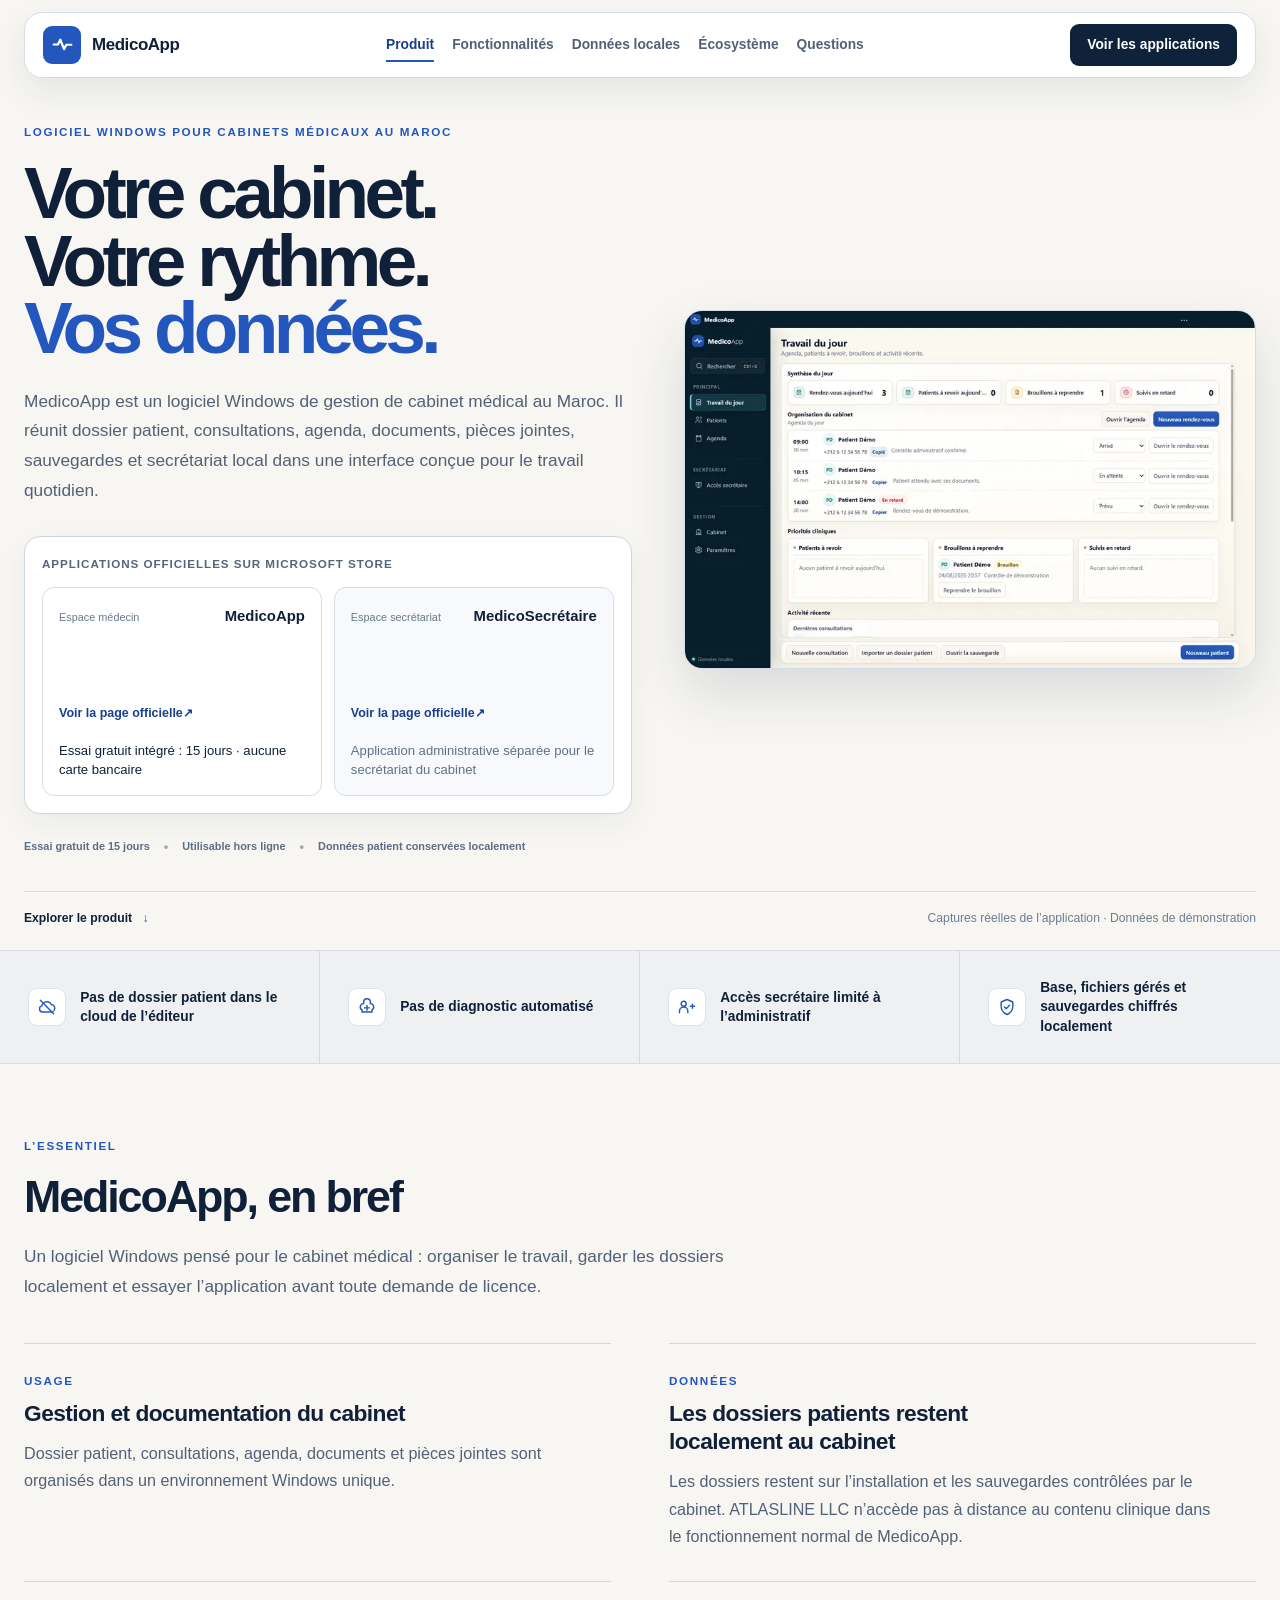
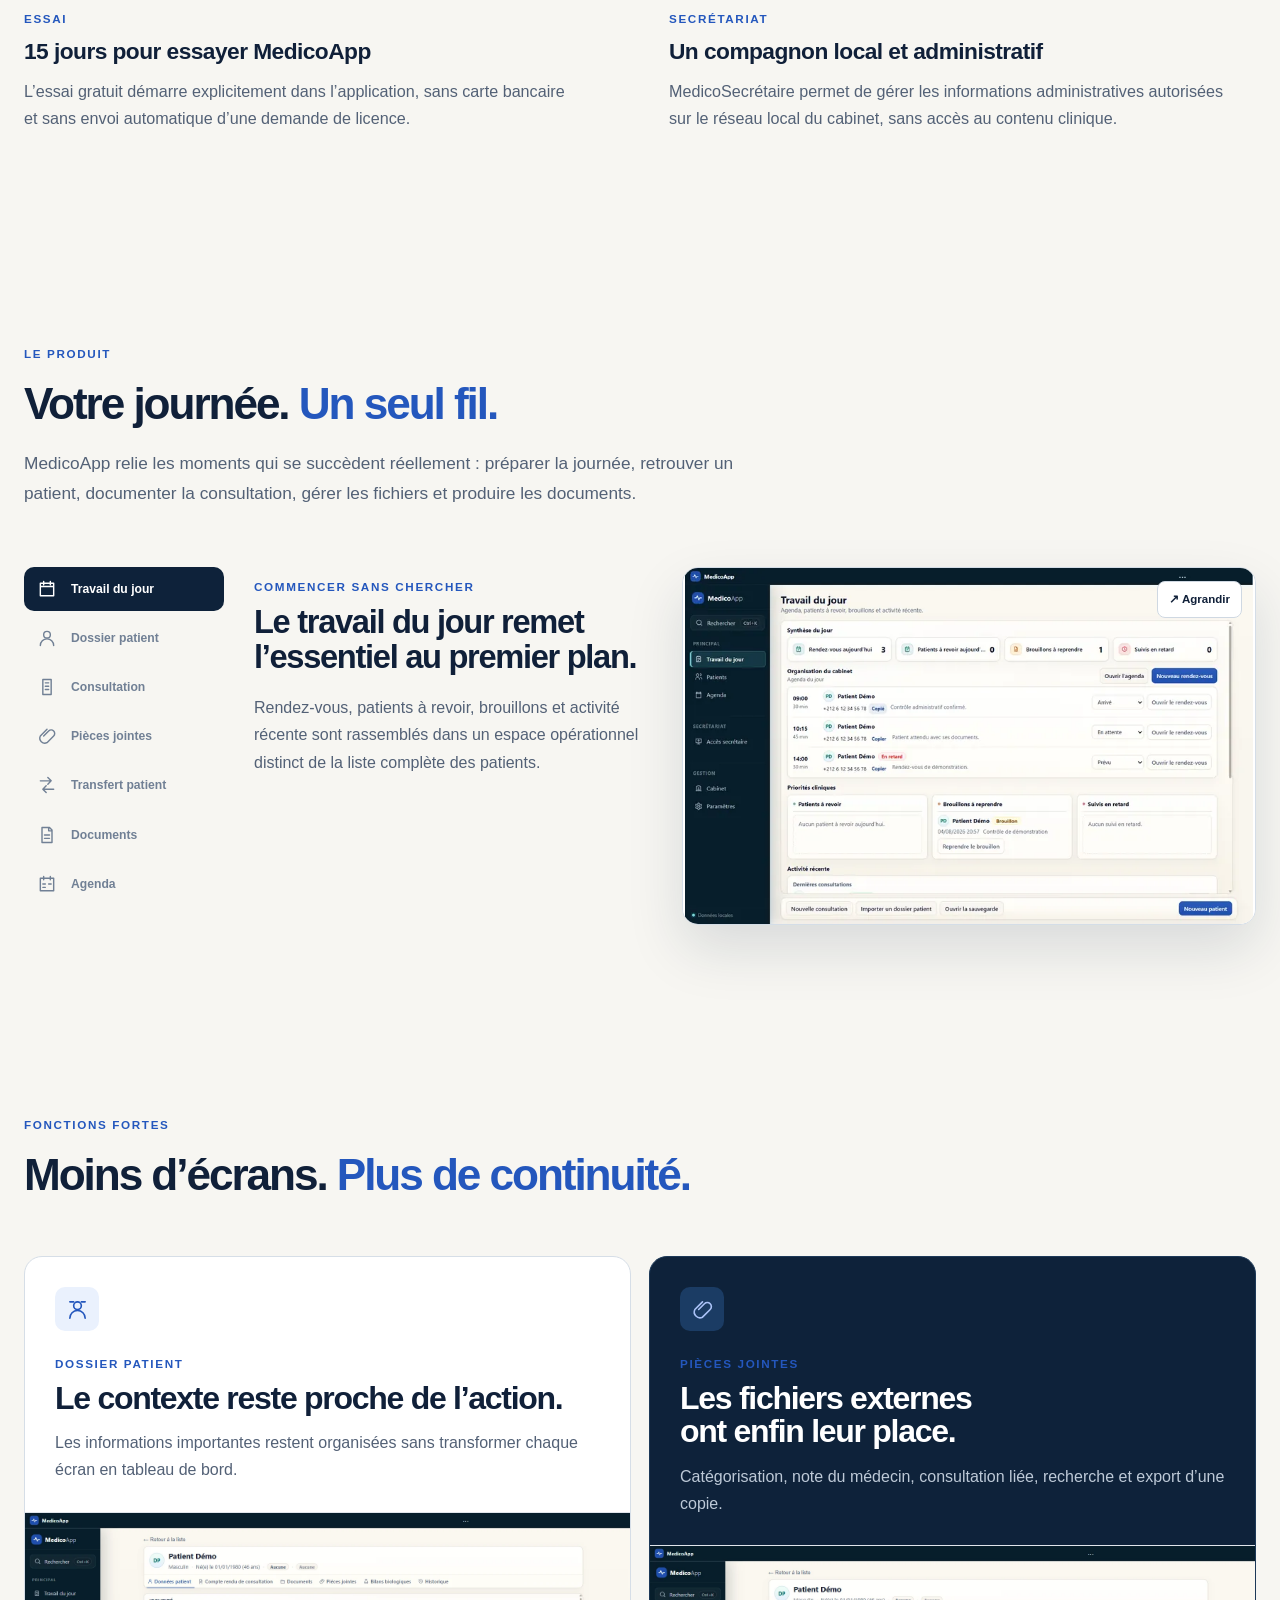
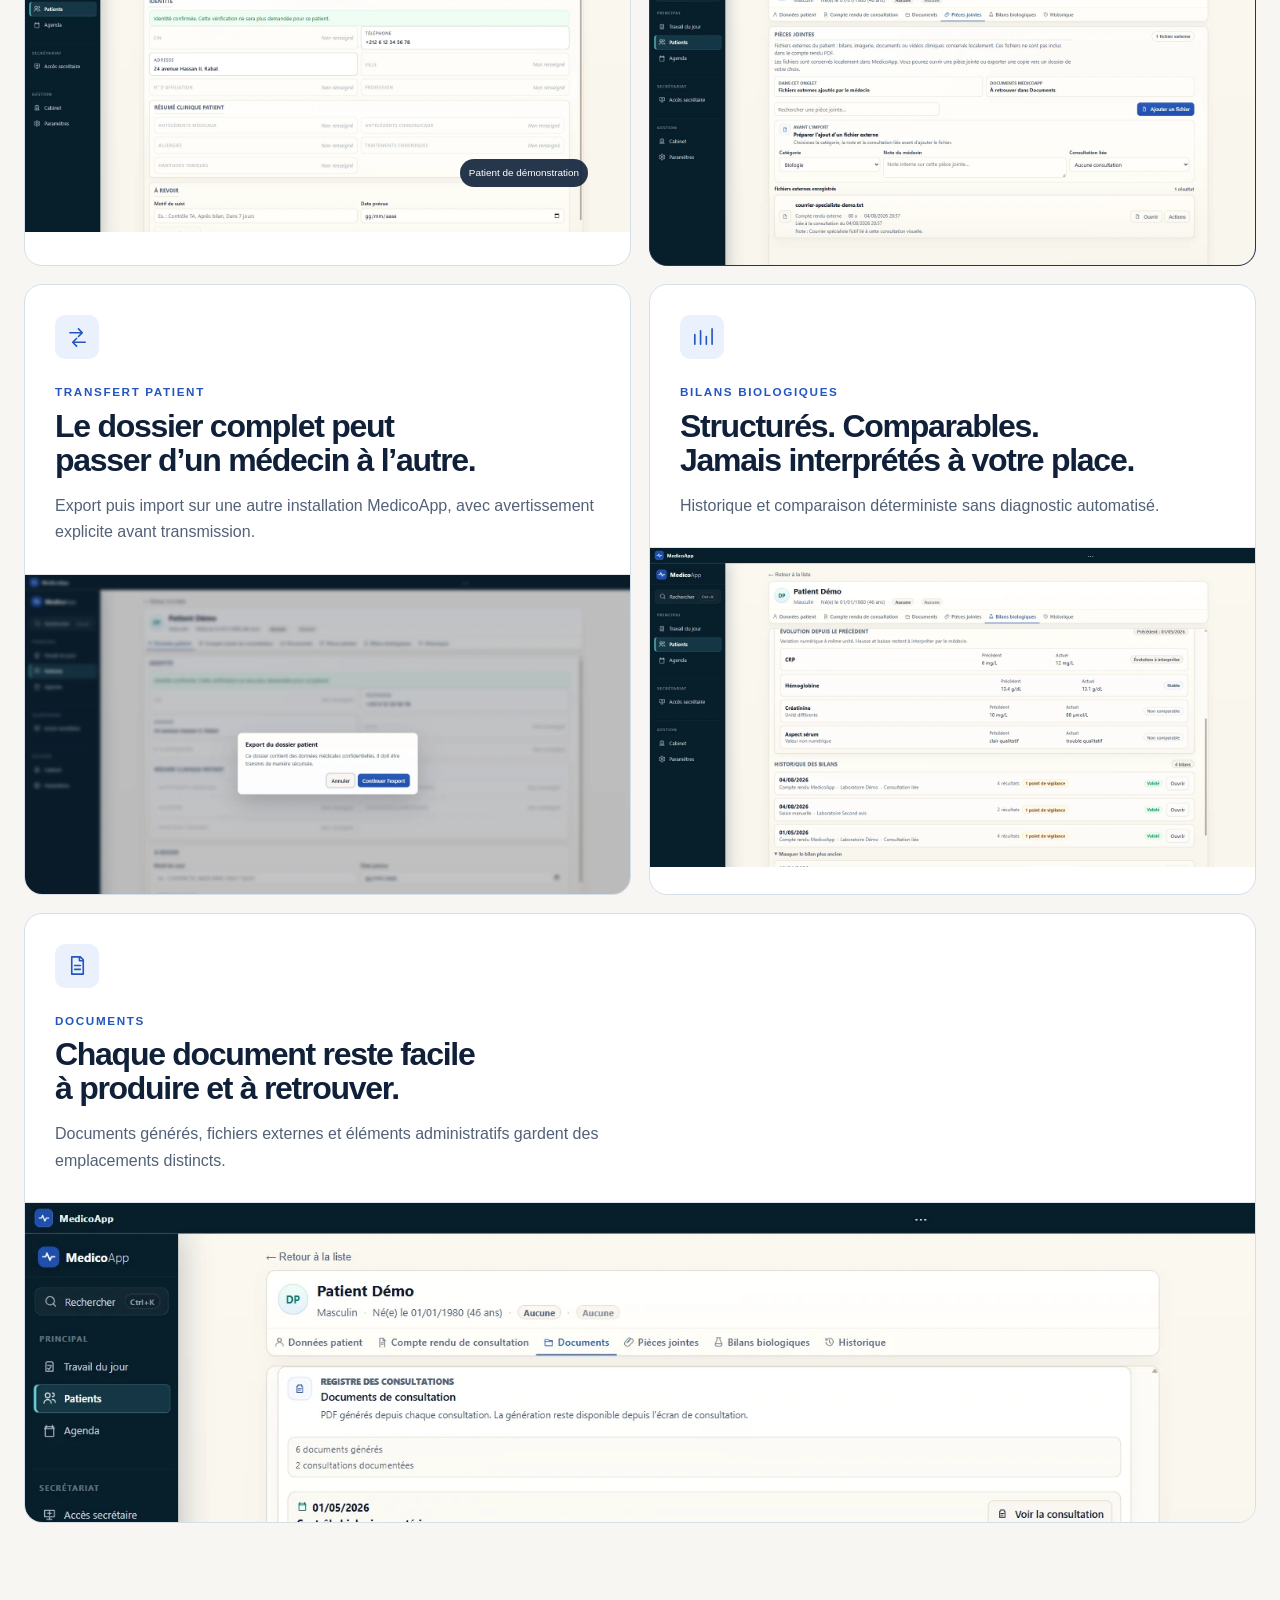
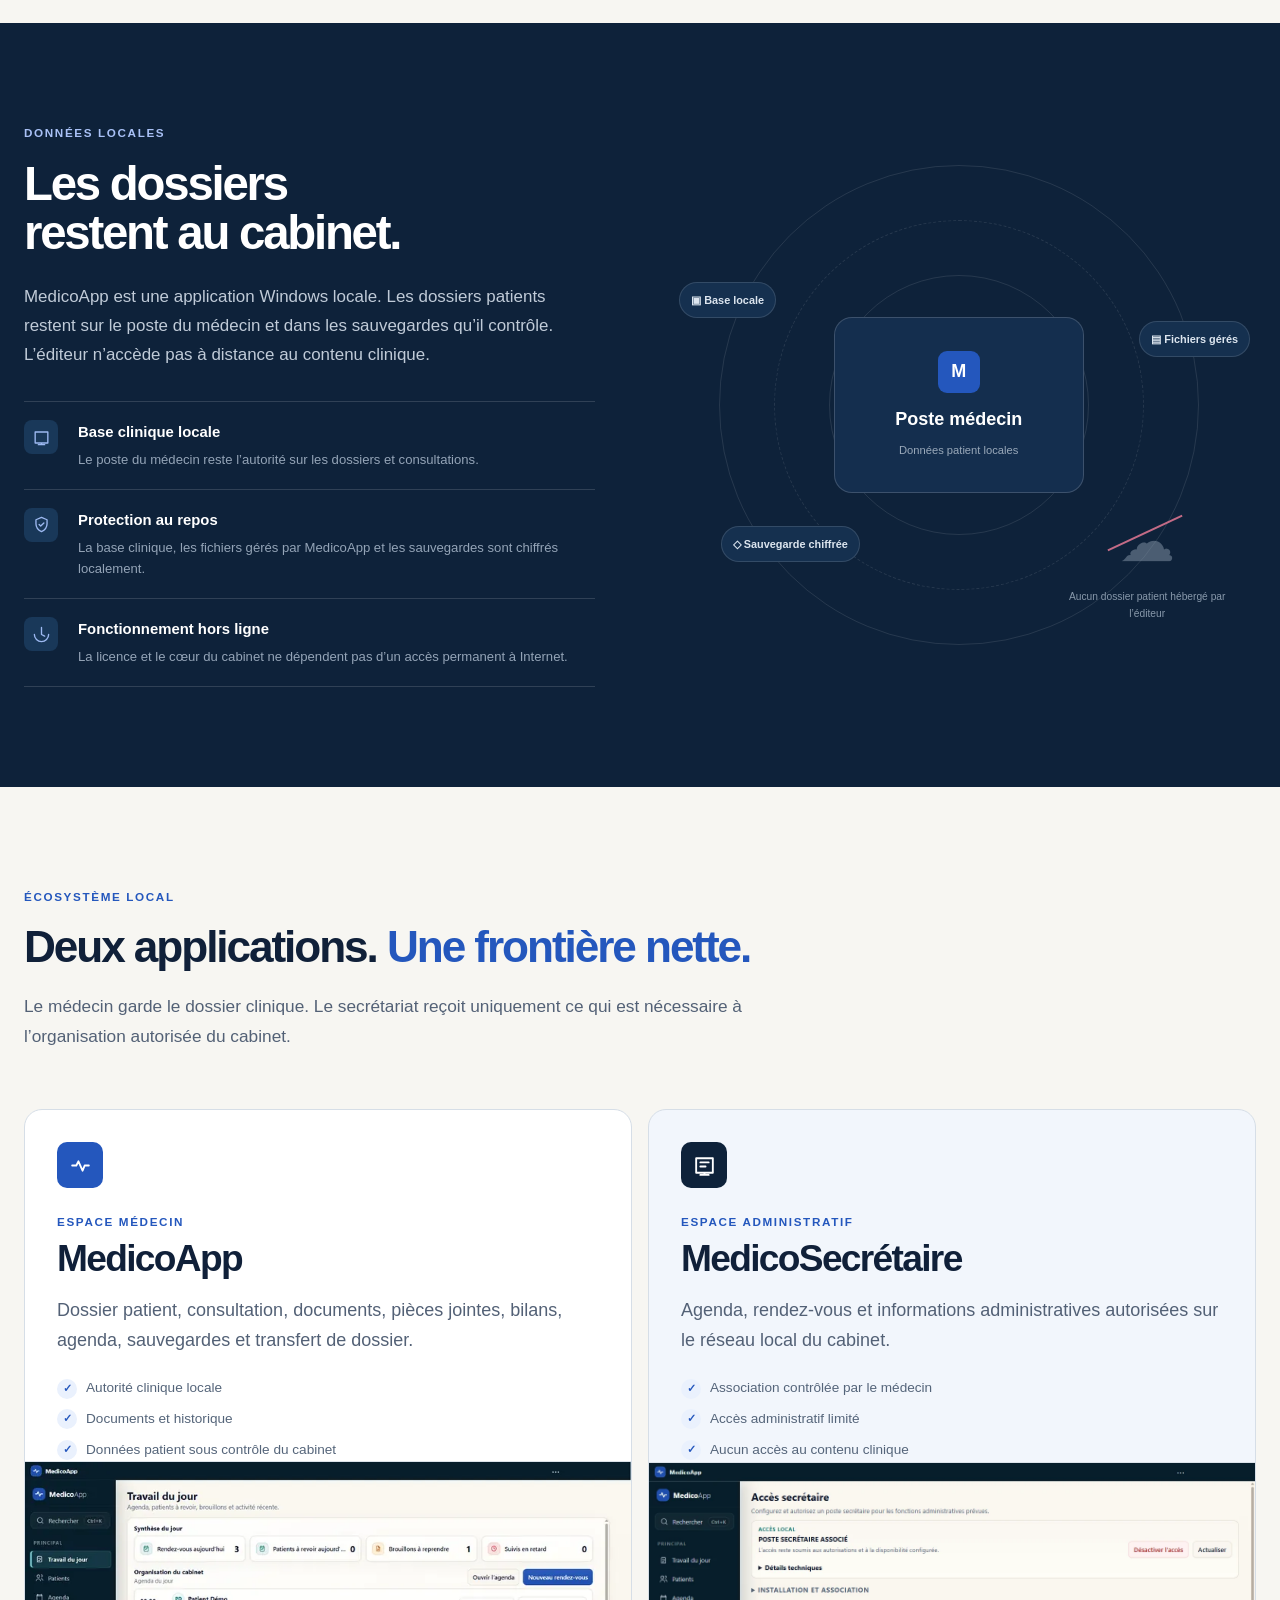
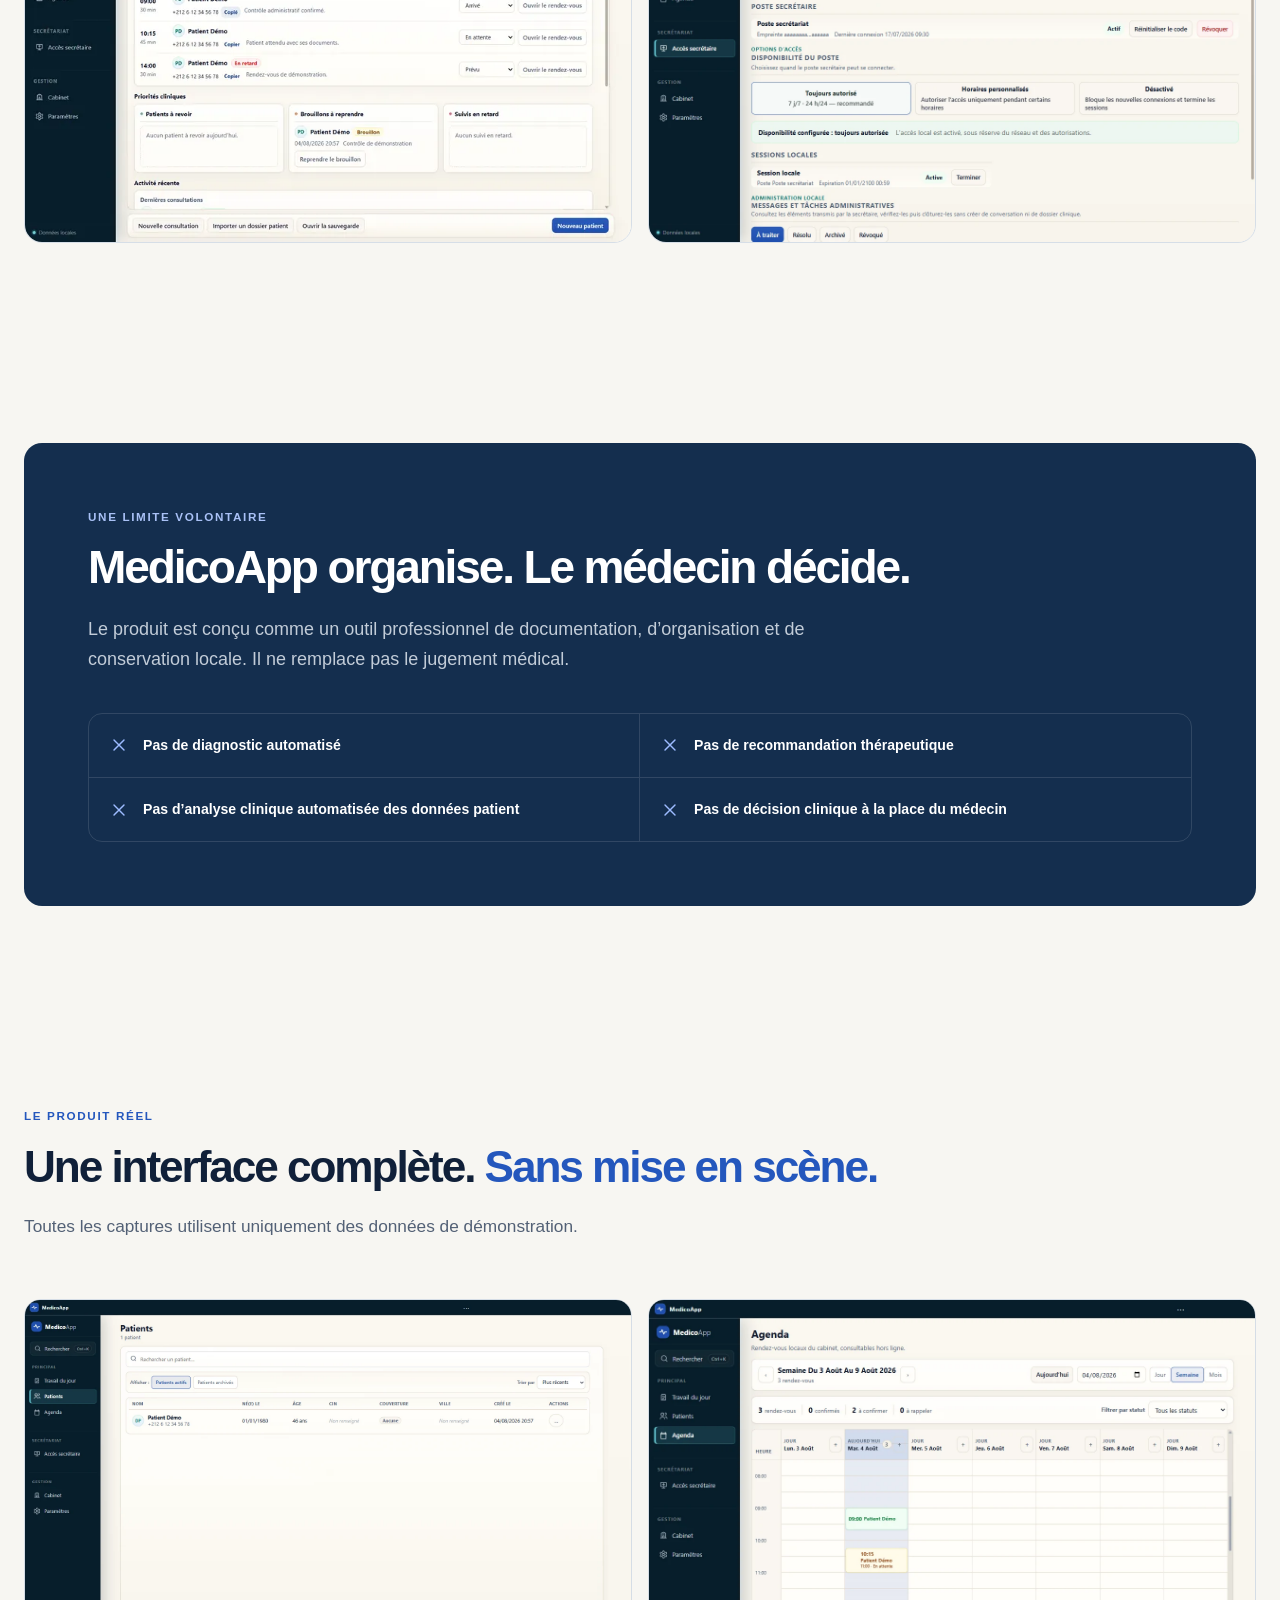
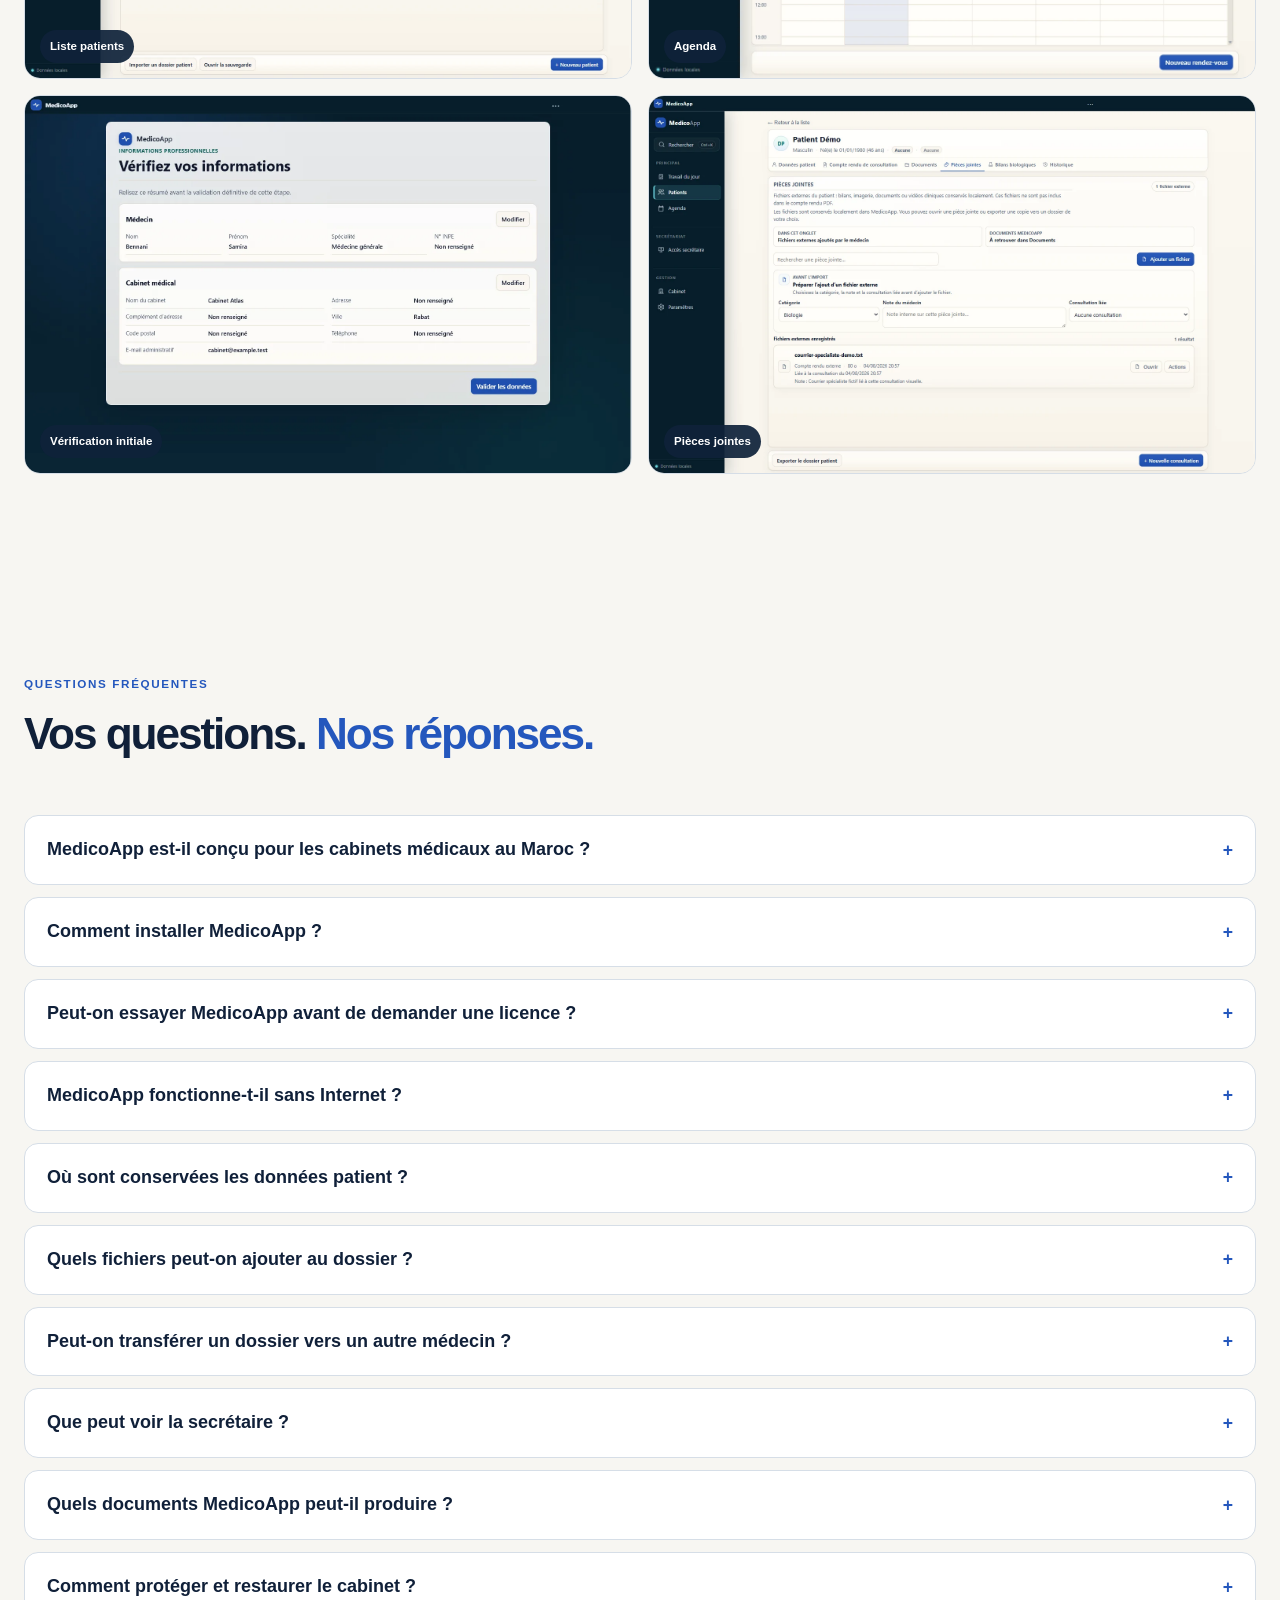
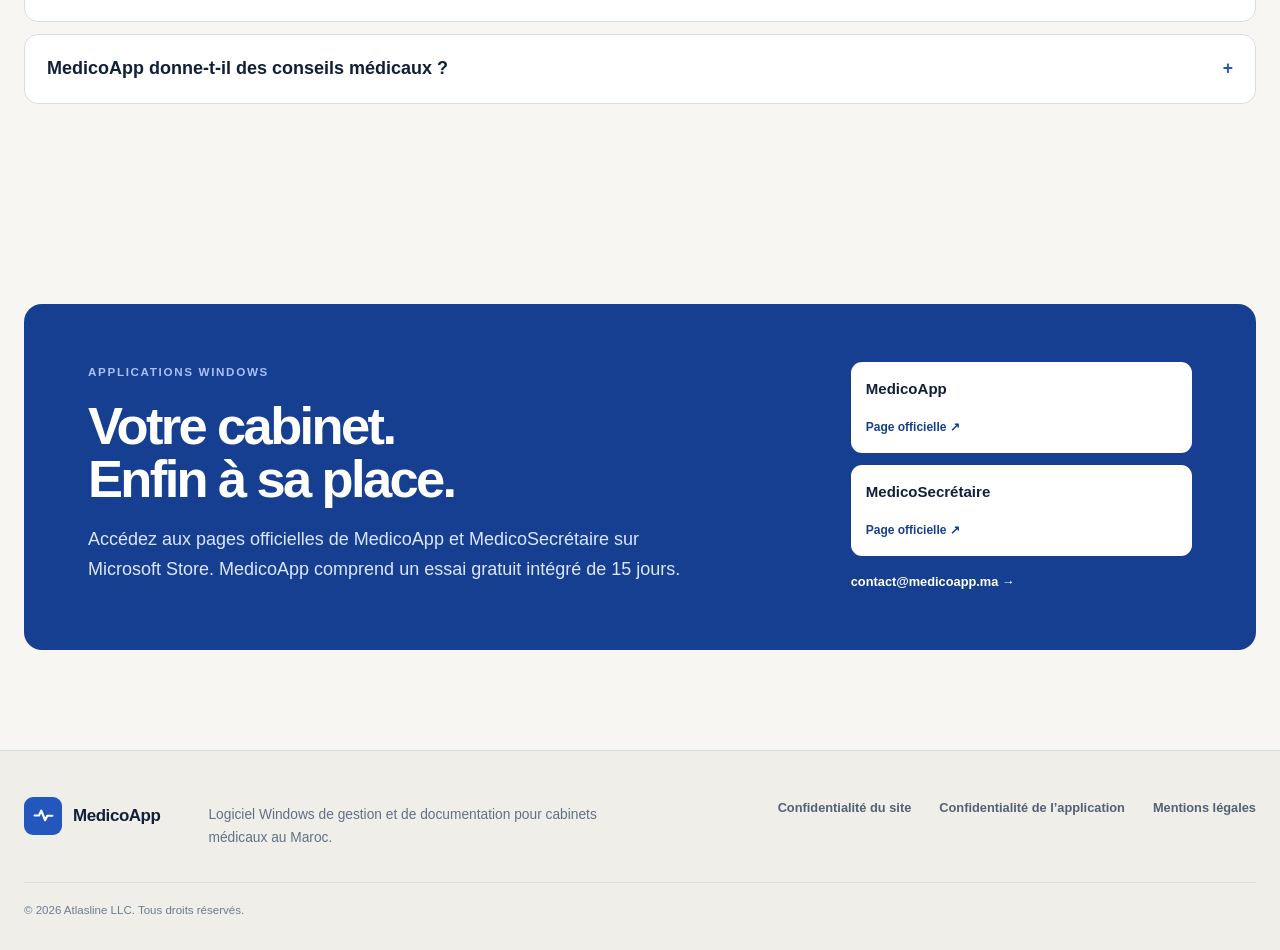
==== commit f9c9e0d7: "Add files via upload" ====
--- a/public/index.html
+++ b/public/index.html
@@ -44,7 +44,9 @@
 <div class="hero-shell">
 <div class="hero-copy reveal">
 <p class="eyebrow">Logiciel Windows pour cabinets médicaux au Maroc</p>
-<h1 id="hero-title"><span>Votre cabinet.</span><span>Votre rythme.</span><span class="accent">Vos données.</span></h1>
+<h1 id="hero-title"><span>Votre cabinet.</span>
+ <span>Votre rythme.</span>
+ <span class="accent">Vos données.</span></h1>
 <p class="hero-lead">MedicoApp est un logiciel Windows de gestion de cabinet médical au Maroc. Il réunit dossier patient, consultations, agenda, documents, pièces jointes, sauvegardes et secrétariat local dans une interface conçue pour le travail quotidien.</p>
 <div aria-labelledby="store-title" class="store-launch" id="store">
 <p class="store-kicker" id="store-title">Applications officielles sur Microsoft Store</p>
@@ -110,7 +112,8 @@
 <section class="product-story section" id="produit">
 <div class="section-heading reveal">
 <p class="eyebrow">Le produit</p>
-<h2><span>Votre journée.</span><span class="accent">Un seul fil.</span></h2>
+<h2><span>Votre journée.</span>
+ <span class="accent">Un seul fil.</span></h2>
 <p>MedicoApp relie les moments qui se succèdent réellement : préparer la journée, retrouver un patient, documenter la consultation, gérer les fichiers et produire les documents.</p>
 </div>
 <div class="experience-stage">
@@ -137,7 +140,7 @@
 <button aria-label="Agrandir la capture" class="zoom-button" type="button"><span>↗</span> Agrandir</button>
 <img alt="Travail du jour dans MedicoApp" class="screen-image is-active" data-image="day" decoding="async" height="1003" loading="lazy" sizes="(max-width: 780px) calc(100vw - 28px), (max-width: 1199px) 900px, 700px" src="assets/hero-dashboard.webp" srcset="assets/hero-dashboard-800.webp 800w, assets/hero-dashboard-1280.webp 1280w, assets/hero-dashboard.webp 1603w" width="1603"/>
 <img alt="Dossier patient dans MedicoApp" class="screen-image" data-image="patient" decoding="async" height="962" loading="lazy" src="assets/patient-detail.webp" width="1542"/>
-<img alt="Décision médicale dans le formulaire de consultation MedicoApp" class="screen-image" data-image="consult" decoding="async" height="1000" loading="lazy" src="assets/consultation-crop.webp" width="1600"/>
+<img alt="Décision médicale dans le formulaire de consultation MedicoApp" class="screen-image" data-image="consult" decoding="async" height="998" loading="lazy" src="assets/consultation-crop.webp" width="1600"/>
 <img alt="Gestion des pièces jointes dans MedicoApp" class="screen-image" data-image="attachments" decoding="async" height="962" loading="lazy" src="assets/attachments.webp" width="1542"/>
 <img alt="Dialogue d’export du dossier patient dans MedicoApp" class="screen-image" data-image="transfer" decoding="async" height="962" loading="lazy" src="assets/transfer.webp" width="1542"/>
 <img alt="Documents du dossier patient dans MedicoApp" class="screen-image" data-image="docs" decoding="async" height="962" loading="lazy" src="assets/documents.webp" width="1542"/>
@@ -147,7 +150,8 @@
 </div>
 </section>
 <section class="bento-section section" id="fonctions">
-<div class="section-heading compact reveal"><p class="eyebrow">Fonctions fortes</p><h2><span>Moins d’écrans.</span><span class="accent">Plus de continuité.</span></h2></div>
+<div class="section-heading compact reveal"><p class="eyebrow">Fonctions fortes</p><h2><span>Moins d’écrans.</span>
+ <span class="accent">Plus de continuité.</span></h2></div>
 <div class="feature-grid">
 <article class="feature-card reveal"><div class="feature-icon"><svg viewbox="0 0 24 24"><circle cx="12" cy="8" r="4"></circle><path d="M4 21a8 8 0 0 1 16 0M4 4h4M16 4h4"></path></svg></div><div class="feature-copy"><p class="mini-label">Dossier patient</p><h3>Le contexte reste proche de l’action.</h3><p>Les informations importantes restent organisées sans transformer chaque écran en tableau de bord.</p></div><figure><img alt="Dossier patient MedicoApp" decoding="async" height="962" loading="lazy" src="assets/patient-detail.webp" width="1542"/><figcaption>Patient de démonstration</figcaption></figure></article>
 <article class="feature-card feature-card-dark reveal"><div class="feature-icon"><svg viewbox="0 0 24 24"><path d="m8 12 6-6a4 4 0 0 1 6 6l-8 8a6 6 0 0 1-8-8l8-8"></path></svg></div><div class="feature-copy"><p class="mini-label">Pièces jointes</p><h3>Les fichiers externes ont enfin leur place.</h3><p>Catégorisation, note du médecin, consultation liée, recherche et export d’une copie.</p></div><img alt="Pièces jointes dans MedicoApp" decoding="async" height="962" loading="lazy" src="assets/attachments.webp" width="1542"/></article>
@@ -158,26 +162,31 @@
 </section>
 <section class="donnees-locales" id="donnees-locales">
 <div class="local-shell section">
-<div class="local-copy reveal"><p class="eyebrow light">Données locales</p><h2><span>Les dossiers restent</span><span>au cabinet.</span></h2><p class="lead">MedicoApp est une application Windows locale. Les dossiers patients restent sur le poste du médecin et dans les sauvegardes qu’il contrôle. L’éditeur n’accède pas à distance au contenu clinique.</p><div class="local-points"><div><span class="point-icon"><svg viewbox="0 0 24 24"><path d="M4 5h16v14H4zM8 21h8M12 19v2"></path></svg></span><div><b>Base clinique locale</b><p>Le poste du médecin reste l’autorité sur les dossiers et consultations.</p></div></div><div><span class="point-icon"><svg viewbox="0 0 24 24"><path d="M12 3 5 6v5c0 4.6 2.8 8 7 10 4.2-2 7-5.4 7-10V6Z"></path><path d="M9 12l2 2 4-4"></path></svg></span><div><b>Protection au repos</b><p>La base clinique, les fichiers gérés par MedicoApp et les sauvegardes sont chiffrés localement.</p></div></div><div><span class="point-icon"><svg viewbox="0 0 24 24"><path d="M3 12a9 9 0 1 0 18 0M12 3v9l4 2"></path></svg></span><div><b>Fonctionnement hors ligne</b><p>La licence et le cœur du cabinet ne dépendent pas d’un accès permanent à Internet.</p></div></div></div></div>
+<div class="local-copy reveal"><p class="eyebrow light">Données locales</p><h2><span>Les dossiers restent</span>
+ <span>au cabinet.</span></h2><p class="lead">MedicoApp est une application Windows locale. Les dossiers patients restent sur le poste du médecin et dans les sauvegardes qu’il contrôle. L’éditeur n’accède pas à distance au contenu clinique.</p><div class="local-points"><div><span class="point-icon"><svg viewbox="0 0 24 24"><path d="M4 5h16v14H4zM8 21h8M12 19v2"></path></svg></span><div><b>Base clinique locale</b><p>Le poste du médecin reste l’autorité sur les dossiers et consultations.</p></div></div><div><span class="point-icon"><svg viewbox="0 0 24 24"><path d="M12 3 5 6v5c0 4.6 2.8 8 7 10 4.2-2 7-5.4 7-10V6Z"></path><path d="M9 12l2 2 4-4"></path></svg></span><div><b>Protection au repos</b><p>La base clinique, les fichiers gérés par MedicoApp et les sauvegardes sont chiffrés localement.</p></div></div><div><span class="point-icon"><svg viewbox="0 0 24 24"><path d="M3 12a9 9 0 1 0 18 0M12 3v9l4 2"></path></svg></span><div><b>Fonctionnement hors ligne</b><p>La licence et le cœur du cabinet ne dépendent pas d’un accès permanent à Internet.</p></div></div></div></div>
 <div aria-label="Schéma du fonctionnement local de MedicoApp" class="data-orbit reveal"><div class="orbit-line o1"></div><div class="orbit-line o2"></div><div class="orbit-line o3"></div><div class="local-device"><span class="local-logo">M</span><b>Poste médecin</b><small>Données patient locales</small></div><div class="orbit-tag t-db">▣ Base locale</div><div class="orbit-tag t-files">▤ Fichiers gérés</div><div class="orbit-tag t-backup">◇ Sauvegarde chiffrée</div><div class="no-cloud"><span>☁</span><i></i><small>Aucun dossier patient hébergé par l’éditeur</small></div></div>
 </div>
 </section>
 <section class="ecosystem section" id="ecosysteme">
-<div class="section-heading reveal"><p class="eyebrow">Écosystème local</p><h2><span>Deux applications.</span><span class="accent">Une frontière nette.</span></h2><p>Le médecin garde le dossier clinique. Le secrétariat reçoit uniquement ce qui est nécessaire à l’organisation autorisée du cabinet.</p></div>
+<div class="section-heading reveal"><p class="eyebrow">Écosystème local</p><h2><span>Deux applications.</span>
+ <span class="accent">Une frontière nette.</span></h2><p>Le médecin garde le dossier clinique. Le secrétariat reçoit uniquement ce qui est nécessaire à l’organisation autorisée du cabinet.</p></div>
 <div class="product-pair">
 <article class="product-card doctor-product reveal" id="medicoapp"><div class="product-symbol doctor-symbol"><svg viewbox="0 0 24 24"><path d="M4 12h4l2-4 4 9 2-5h4"></path></svg></div><div><p class="mini-label">Espace médecin</p><h3>MedicoApp</h3><p>Dossier patient, consultation, documents, pièces jointes, bilans, agenda, sauvegardes et transfert de dossier.</p><ul><li>Autorité clinique locale</li><li>Documents et historique</li><li>Données patient sous contrôle du cabinet</li></ul></div><img alt="MedicoApp — espace médecin" decoding="async" height="1003" loading="lazy" sizes="(max-width: 780px) calc(100vw - 28px), (max-width: 1199px) 900px, 700px" src="assets/hero-dashboard.webp" srcset="assets/hero-dashboard-800.webp 800w, assets/hero-dashboard-1280.webp 1280w, assets/hero-dashboard.webp 1603w" width="1603"/></article>
 <article class="product-card secretary-product reveal" id="medicosecretaire"><div class="product-symbol secretary-symbol"><svg viewbox="0 0 24 24"><path d="M4 5h16v14H4zM8 21h8M12 19v2M8 9h8M8 13h5"></path></svg></div><div><p class="mini-label">Espace administratif</p><h3>MedicoSecrétaire</h3><p>Agenda, rendez-vous et informations administratives autorisées sur le réseau local du cabinet.</p><ul><li>Association contrôlée par le médecin</li><li>Accès administratif limité</li><li>Aucun accès au contenu clinique</li></ul></div><img alt="Contrôle de l’accès secrétaire depuis MedicoApp" decoding="async" height="800" loading="lazy" src="assets/secretary.webp" width="1280"/></article>
 </div>
 </section>
 <section class="utility section">
-<div class="utility-panel reveal"><p class="eyebrow light">Une limite volontaire</p><h2><span>MedicoApp organise.</span><span>Le médecin décide.</span></h2><p>Le produit est conçu comme un outil professionnel de documentation, d’organisation et de conservation locale. Il ne remplace pas le jugement médical.</p><div class="utility-grid"><div><svg viewbox="0 0 24 24"><path d="M6 6l12 12M18 6 6 18"></path></svg><b>Pas de diagnostic automatisé</b></div><div><svg viewbox="0 0 24 24"><path d="M6 6l12 12M18 6 6 18"></path></svg><b>Pas de recommandation thérapeutique</b></div><div><svg viewbox="0 0 24 24"><path d="M6 6l12 12M18 6 6 18"></path></svg><b>Pas d’analyse clinique automatisée des données patient</b></div><div><svg viewbox="0 0 24 24"><path d="M6 6l12 12M18 6 6 18"></path></svg><b>Pas de décision clinique à la place du médecin</b></div></div></div>
+<div class="utility-panel reveal"><p class="eyebrow light">Une limite volontaire</p><h2><span>MedicoApp organise.</span>
+ <span>Le médecin décide.</span></h2><p>Le produit est conçu comme un outil professionnel de documentation, d’organisation et de conservation locale. Il ne remplace pas le jugement médical.</p><div class="utility-grid"><div><svg viewbox="0 0 24 24"><path d="M6 6l12 12M18 6 6 18"></path></svg><b>Pas de diagnostic automatisé</b></div><div><svg viewbox="0 0 24 24"><path d="M6 6l12 12M18 6 6 18"></path></svg><b>Pas de recommandation thérapeutique</b></div><div><svg viewbox="0 0 24 24"><path d="M6 6l12 12M18 6 6 18"></path></svg><b>Pas d’analyse clinique automatisée des données patient</b></div><div><svg viewbox="0 0 24 24"><path d="M6 6l12 12M18 6 6 18"></path></svg><b>Pas de décision clinique à la place du médecin</b></div></div></div>
 </section>
 <section class="gallery section">
-<div class="section-heading compact reveal"><p class="eyebrow">Le produit réel</p><h2><span>Une interface complète.</span><span class="accent">Sans mise en scène.</span></h2><p>Toutes les captures utilisent uniquement des données de démonstration.</p></div>
+<div class="section-heading compact reveal"><p class="eyebrow">Le produit réel</p><h2><span>Une interface complète.</span>
+ <span class="accent">Sans mise en scène.</span></h2><p>Toutes les captures utilisent uniquement des données de démonstration.</p></div>
 <div class="gallery-grid"><button class="gallery-item reveal" data-lightbox="assets/patients.webp" type="button"><img alt="Liste des patients dans MedicoApp" decoding="async" height="962" loading="lazy" src="assets/patients.webp" width="1542"/><span>Liste patients</span></button><button class="gallery-item reveal" data-lightbox="assets/agenda.webp" type="button"><img alt="Agenda hebdomadaire dans MedicoApp" decoding="async" height="800" loading="lazy" src="assets/agenda.webp" width="1280"/><span>Agenda</span></button><button class="gallery-item reveal" data-lightbox="assets/onboarding.webp" type="button"><img alt="Vérification des informations professionnelles dans MedicoApp" decoding="async" height="1003" loading="lazy" src="assets/onboarding.webp" width="1603"/><span>Vérification initiale</span></button><button class="gallery-item reveal" data-lightbox="assets/attachments.webp" type="button"><img alt="Pièces jointes du dossier patient dans MedicoApp" decoding="async" height="962" loading="lazy" src="assets/attachments.webp" width="1542"/><span>Pièces jointes</span></button></div>
 </section>
 <section class="faq section" id="questions">
-<div class="section-heading compact reveal"><p class="eyebrow">Questions fréquentes</p><h2><span>Vos questions.</span><span class="accent">Nos réponses.</span></h2></div>
+<div class="section-heading compact reveal"><p class="eyebrow">Questions fréquentes</p><h2><span>Vos questions.</span>
+ <span class="accent">Nos réponses.</span></h2></div>
 <div class="faq-list"><details class="faq-item reveal"><summary>MedicoApp est-il conçu pour les cabinets médicaux au Maroc ? <span>+</span></summary><div><p>Oui. MedicoApp est une application Windows en français destinée aux cabinets médicaux au Maroc. Elle organise le dossier patient, les consultations, les documents, l’agenda, les sauvegardes et le secrétariat local, sans dépendre d’un hébergement cloud des dossiers patients par l’éditeur.</p></div></details><details class="faq-item reveal"><summary>Comment installer MedicoApp ? <span>+</span></summary><div><p>MedicoApp est distribué via sa page officielle Microsoft Store, accessible depuis medicoapp.ma ou par lien direct. MedicoSecrétaire est une application séparée et optionnelle pour le poste administratif du cabinet.</p></div></details>
 <details class="faq-item reveal"><summary>Peut-on essayer MedicoApp avant de demander une licence ? <span>+</span></summary><div><p>Oui. MedicoApp comprend un essai gratuit de 15 jours. Il démarre uniquement lorsque vous choisissez « Démarrer l’essai gratuit » dans l’application. Aucune carte bancaire n’est demandée et aucune demande de licence n’est envoyée automatiquement. À la fin de l’essai, l’activation commerciale reste une démarche distincte et explicite.</p></div></details>
 <details class="faq-item reveal"><summary>MedicoApp fonctionne-t-il sans Internet ? <span>+</span></summary><div><p>Oui. L’essai gratuit et le cœur du cabinet fonctionnent localement. Après activation d’une licence, l’utilisation quotidienne ne dépend pas d’un accès permanent à Internet. Internet reste utile pour la distribution, les mises à jour et certaines opérations externes, pas pour ouvrir les dossiers au quotidien.</p></div></details>
@@ -194,7 +203,8 @@
 <div class="final-cta-panel reveal">
 <div>
 <p class="eyebrow light">Applications Windows</p>
-<h2><span>Votre cabinet.</span><span>Enfin à sa place.</span></h2>
+<h2><span>Votre cabinet.</span>
+ <span>Enfin à sa place.</span></h2>
 <p>Accédez aux pages officielles de MedicoApp et MedicoSecrétaire sur Microsoft Store. MedicoApp comprend un essai gratuit intégré de 15 jours.</p>
 </div>
 <div aria-label="Applications sur Microsoft Store" class="final-store-actions">
@@ -213,7 +223,8 @@
 </div>
 </section>
 </main>
-<footer class="site-footer"><div class="footer-main"><a class="brand" href="#accueil"><span class="brand-mark"><svg viewbox="0 0 48 48"><path d="M7 24h8.2l4.6-9.1L27 33l4.3-8.5H41"></path></svg></span><span>MedicoApp</span></a><p>Logiciel Windows de gestion et de documentation pour cabinets médicaux au Maroc.</p><nav aria-label="Liens légaux"><a href="/confidentialite">Confidentialité du site</a><a href="/confidentialite-application">Confidentialité de l’application</a><a href="/mentions-legales">Mentions légales</a></nav></div><div class="footer-bottom"><span>© 2026 Atlasline LLC. Tous droits réservés.</span></div></footer>
+<footer class="site-footer"><div class="footer-main"><a class="brand" href="#accueil"><span class="brand-mark"><svg viewbox="0 0 48 48"><path d="M7 24h8.2l4.6-9.1L27 33l4.3-8.5H41"></path></svg></span>
+ <span>MedicoApp</span></a><p>Logiciel Windows de gestion et de documentation pour cabinets médicaux au Maroc.</p><nav aria-label="Liens légaux"><a href="/confidentialite">Confidentialité du site</a><a href="/confidentialite-application">Confidentialité de l’application</a><a href="/mentions-legales">Mentions légales</a></nav></div><div class="footer-bottom"><span>© 2026 Atlasline LLC. Tous droits réservés.</span></div></footer>
 <dialog class="lightbox" id="lightbox"><button aria-label="Fermer" class="lightbox-close" type="button">×</button><img alt="Capture agrandie" height="1000" width="1600"/></dialog>
 <script src="https://get.microsoft.com/badge/ms-store-badge.bundled.js" type="module"></script><script defer="" src="script.js"></script></body>
 </html>
--- a/public/styles.css
+++ b/public/styles.css
@@ -37,8 +37,8 @@
 .page-progress span{display:block;width:0;height:100%;background:var(--blue)}
 
 /* Header */
-.site-header{position:fixed;top:0;left:0;right:0;z-index:250;padding:14px 0 10px;background:rgba(247,246,242,.92);transition:padding .22s ease,background .22s ease}
-.nav-shell{width:min(calc(100% - 48px),var(--max));min-height:64px;margin:auto;display:grid;grid-template-columns:auto minmax(0,1fr) auto;align-items:center;gap:28px;padding:10px 18px;border:1px solid rgba(16,32,57,.09);border-radius:18px;background:rgba(255,255,255,.92);box-shadow:0 14px 34px rgba(15,35,62,.08);transition:background .22s ease,border-color .22s ease,box-shadow .22s ease,transform .22s ease}
+.site-header{position:fixed;top:0;left:0;right:0;z-index:250;padding:12px 0 8px;background:transparent;transition:padding .22s ease,background .22s ease}
+.nav-shell{width:min(calc(100% - 48px),var(--max));min-height:64px;margin:auto;display:grid;grid-template-columns:auto minmax(0,1fr) auto;align-items:center;gap:28px;padding:10px 18px;border:1px solid #d5dde6;border-radius:18px;background:#fff;box-shadow:0 14px 34px rgba(15,35,62,.08);transition:background .22s ease,border-color .22s ease,box-shadow .22s ease,transform .22s ease}
 .brand{display:inline-flex;align-items:center;gap:11px;width:max-content;color:var(--ink);font-size:1.06rem;font-weight:790;letter-spacing:-.025em;text-decoration:none;transition:color .22s ease}
 .brand-mark,.site-header .brand-mark,.site-footer .brand-mark,.site-header.is-scrolled .brand-mark{width:38px;height:38px;display:grid;place-items:center;border-radius:9px;background:var(--blue);color:#fff;box-shadow:none!important;filter:none!important;transition:background .22s ease,width .22s ease,height .22s ease}
 .brand-mark svg{width:25px}
@@ -53,7 +53,7 @@
 .nav-cta:hover{background:#18314f}
 .nav-toggle{display:none;width:42px;height:42px;border:1px solid var(--line);border-radius:8px;background:#fff;cursor:pointer}
 .nav-toggle i{display:block;width:20px;height:2px;margin:5px auto;background:var(--ink)}
-.site-header.is-scrolled{padding:10px 0 8px;background:rgba(12,23,40,.04)}
+.site-header.is-scrolled{padding:10px 0 8px;background:transparent}
 .site-header.is-scrolled .nav-shell{background:rgba(14,34,58,.97);border-color:rgba(255,255,255,.08);box-shadow:0 18px 42px rgba(7,17,30,.28)}
 .site-header.is-scrolled .brand{color:#fff}
 .site-header.is-scrolled .brand-mark{background:#2559c1}
@@ -75,7 +75,6 @@
 .section-heading.compact{max-width:930px}
 .section-heading h2{margin:0;font-size:clamp(2.65rem,3.45vw,3.65rem);line-height:1.04;letter-spacing:-.047em;font-weight:770}
 .section-heading h2 span{display:inline}
-.section-heading h2 span+span::before{content:" "}
 .section-heading>p:last-child{max-width:75ch;margin:22px 0 0;color:var(--muted);font-size:1.08rem;line-height:1.72}
 .reveal{opacity:0;transform:translateY(14px);transition:opacity .45s ease,transform .45s ease}
 .reveal.is-visible{opacity:1;transform:none}
@@ -98,6 +97,8 @@
 .store-product ms-store-badge{display:block;max-width:100%;min-height:52px}
 .store-product ms-store-badge::part(img){max-width:200px;width:100%;height:auto}
 .final-store-item ms-store-badge::part(img){max-width:240px;width:100%;height:auto}
+ms-store-badge{display:block;max-width:200px}
+ms-store-badge::part(img){max-width:200px;width:100%;height:auto}
 .store-direct-link{display:inline-flex;margin-top:10px;color:var(--blue-dark);font-size:.78rem;font-weight:720;text-decoration:none}
 .store-direct-link:hover{text-decoration:underline}
 .store-trial-note{margin:14px 0 0;color:var(--ink);font-size:.82rem;line-height:1.45}
@@ -147,8 +148,8 @@
 .experience-text.is-active{display:block}
 .experience-text h3{margin:9px 0 0;font-size:clamp(2rem,2.55vw,2.8rem);line-height:1.06;letter-spacing:-.04em}
 .experience-text p:last-child{margin:20px 0 0;color:var(--muted);font-size:1rem;line-height:1.7}
-.experience-screen{position:relative;min-width:0;height:clamp(430px,40vw,610px);border:1px solid #d4dde7;border-radius:16px;background:#f4f6fa;overflow:hidden;box-shadow:var(--screen-shadow)}
-.screen-image{display:none;width:100%;height:100%;object-fit:cover;object-position:top center;background:#fff}
+.experience-screen{position:relative;min-width:0;display:flex;align-items:center;justify-content:center;aspect-ratio:1542/962;border:1px solid #d4dde7;border-radius:16px;background:#fff;overflow:hidden;box-shadow:var(--screen-shadow)}
+.screen-image{display:none;width:100%;height:100%;object-fit:contain;object-position:top center;background:#fff}
 .screen-image.is-active{display:block}
 .zoom-button{position:absolute;z-index:4;right:13px;top:13px;padding:8px 11px;border:1px solid #cfd8e2;border-radius:8px;background:#fff;font-size:.72rem;font-weight:720;cursor:pointer}
 
@@ -176,7 +177,6 @@
 .local-shell{display:grid;grid-template-columns:.98fr 1.02fr;gap:66px;align-items:center}
 .local-copy h2{margin:0;font-size:clamp(2.75rem,3.7vw,4rem);line-height:1.03;letter-spacing:-.047em}
 .local-copy h2 span{display:inline}
-.local-copy h2 span+span::before{content:" "}
 .local-copy .lead{max-width:65ch;margin:24px 0 0;color:#c0cbd8;font-size:1.06rem;line-height:1.72}
 .local-points{margin-top:32px;border-top:1px solid rgba(255,255,255,.14)}
 .local-points>div{display:grid;grid-template-columns:40px 1fr;gap:14px;padding:18px 0;border-bottom:1px solid rgba(255,255,255,.14)}
@@ -214,7 +214,7 @@
 .utility{width:100%;max-width:none;padding-left:max(24px,calc((100vw - var(--max))/2));padding-right:max(24px,calc((100vw - var(--max))/2))}
 .utility-panel{width:min(100%,var(--max));margin:auto;padding:64px;border-radius:18px;background:var(--navy-2);color:#fff}
 .utility-panel h2{margin:0;font-size:clamp(2.65rem,3.6vw,3.85rem);line-height:1.04;letter-spacing:-.047em}
-.utility-panel h2 span{display:inline}.utility-panel h2 span+span::before{content:" "}
+.utility-panel h2 span{display:inline}
 .utility-panel>p:last-of-type{max-width:74ch;margin:23px 0 0;color:#c2ccd8}
 .utility-grid{display:grid;grid-template-columns:1fr 1fr;gap:0;margin-top:38px;border:1px solid rgba(255,255,255,.12);border-radius:14px;overflow:hidden}
 .utility-grid div{display:flex;gap:14px;align-items:center;padding:20px;border-right:1px solid rgba(255,255,255,.12);border-bottom:1px solid rgba(255,255,255,.12)}
@@ -318,7 +318,7 @@
 @media(max-width:680px){
   :root{--header-h:64px}
   body{font-size:16.5px}
-  .site-header{padding:8px 0 4px;background:rgba(247,246,242,.96)}
+  .site-header{padding:8px 0 4px;background:transparent}
   .nav-shell{width:calc(100% - 28px);min-height:60px;padding:8px 12px;border-radius:14px}.brand{font-size:1rem}.brand-mark,.site-header .brand-mark,.site-footer .brand-mark,.site-header.is-scrolled .brand-mark{width:36px;height:36px}
   .section{width:calc(100% - 28px);padding:76px 0}
   .section-heading{margin-bottom:40px}.section-heading h2{font-size:clamp(2.25rem,10vw,3.05rem)}.section-heading>p:last-child{font-size:1rem}
@@ -329,7 +329,7 @@
   .hero-bottom{width:calc(100% - 28px)}
   .trust-strip{grid-template-columns:1fr}.trust-strip article{min-height:0;padding:20px 18px;border-right:0;border-bottom:1px solid #d3dae2}.trust-strip article:last-child{border-bottom:0}
   .experience-nav{display:flex;overflow-x:auto;padding-bottom:6px;scrollbar-width:none}.experience-nav::-webkit-scrollbar{display:none}.experience-tab{min-width:max-content;grid-template-columns:20px auto}
-  .experience-screen{height:auto;min-height:0}.screen-image,.screen-image.is-active{height:auto;aspect-ratio:1542/962;object-fit:cover}
+  .experience-screen{height:auto;min-height:0;aspect-ratio:1542/962}.screen-image,.screen-image.is-active{height:auto;aspect-ratio:auto;object-fit:contain}
   .zoom-button{display:none}
   .feature-card{padding:23px;border-radius:14px}.feature-card img,.feature-card-wide img{width:calc(100% + 46px);height:260px;margin:24px -23px -23px}.feature-copy h3{font-size:2rem}
   .local-copy h2{font-size:clamp(2.35rem,10vw,3.1rem)}.data-orbit{min-height:420px;transform:scale(.84);margin:-28px 0}.local-points p{font-size:.78rem}
